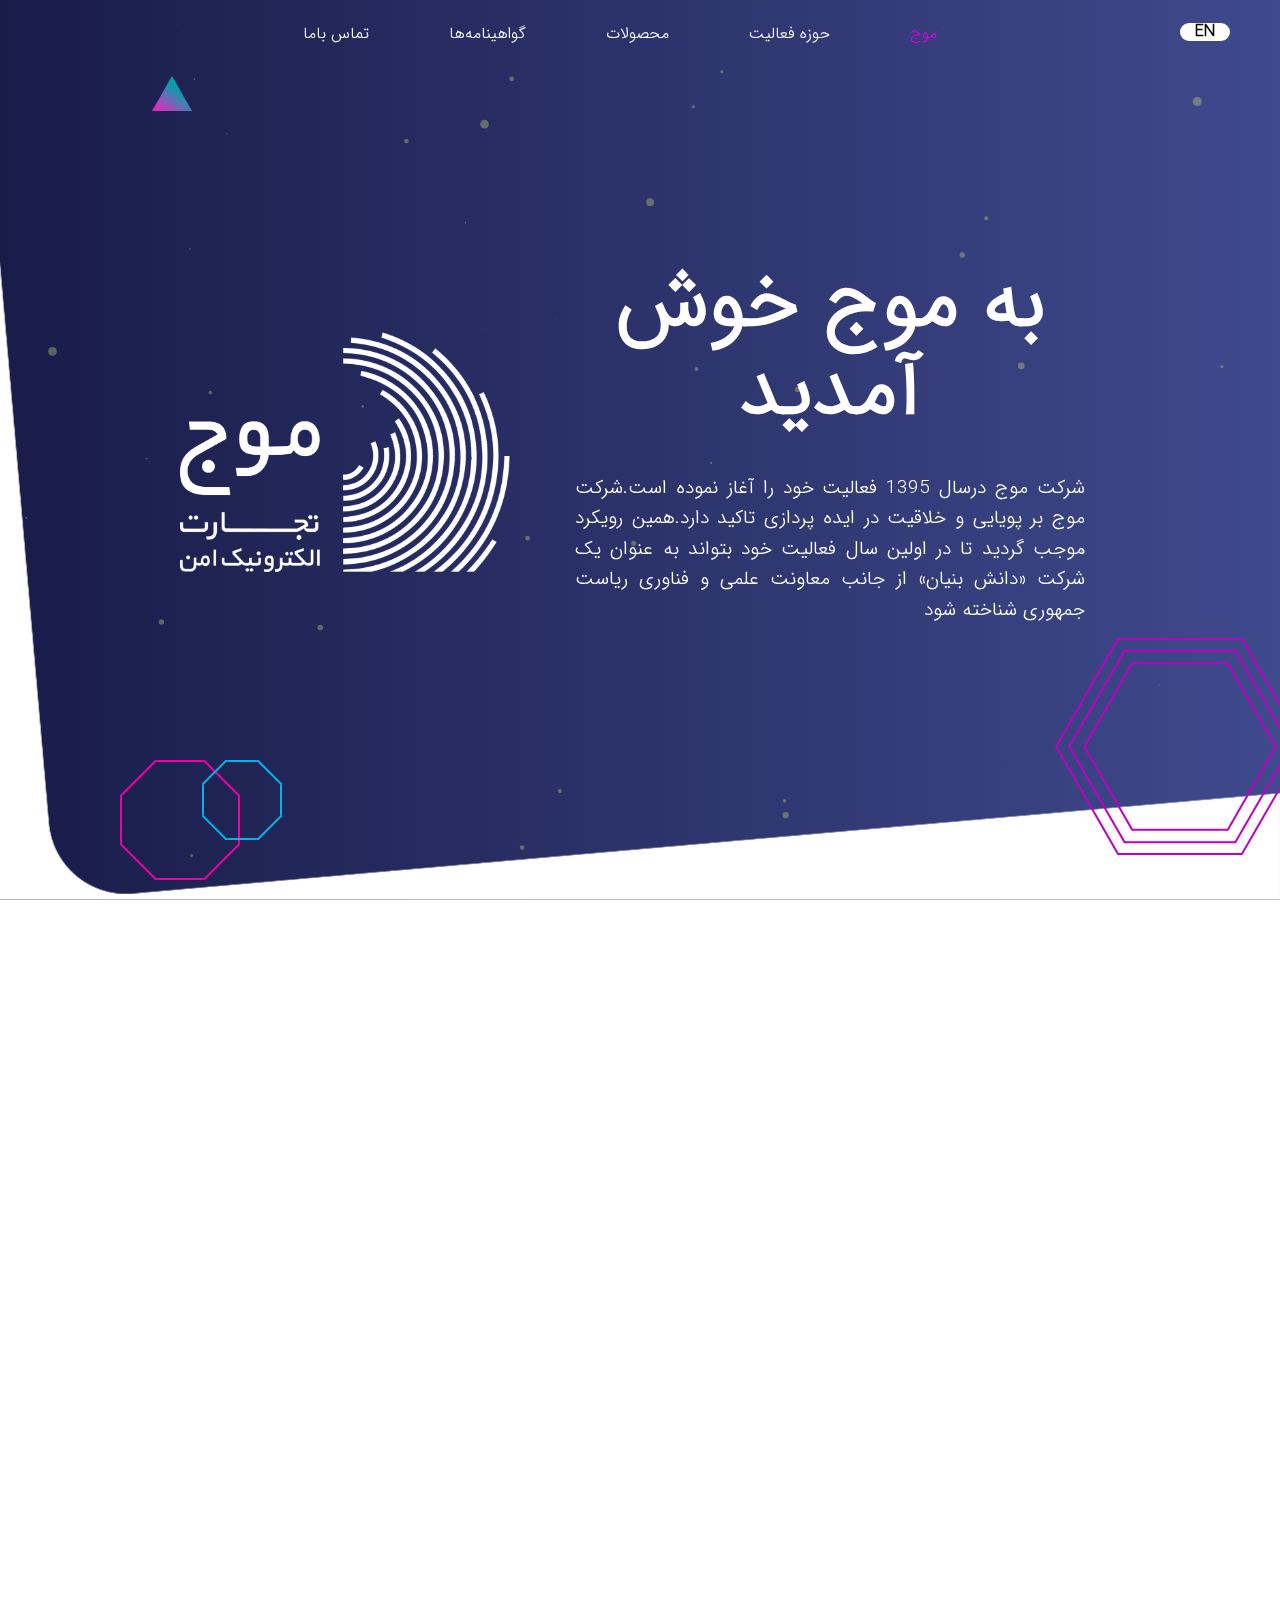
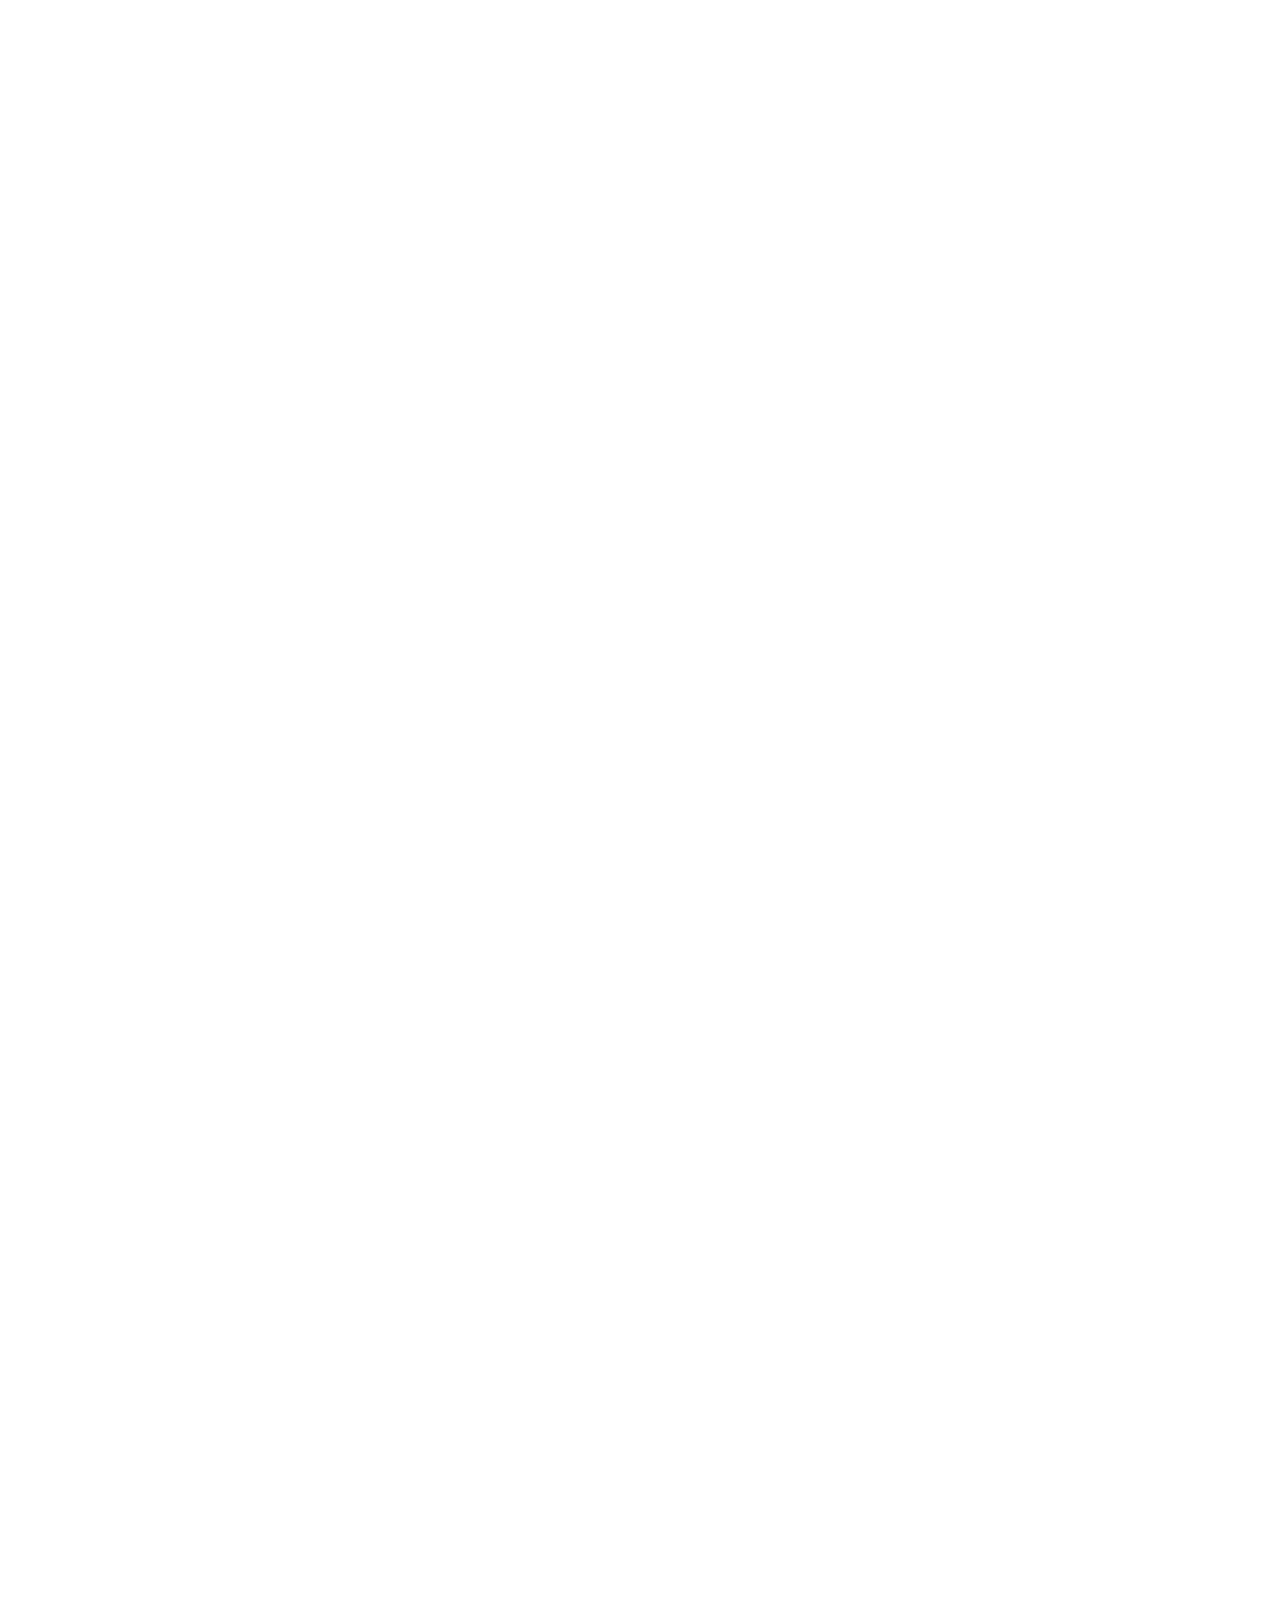
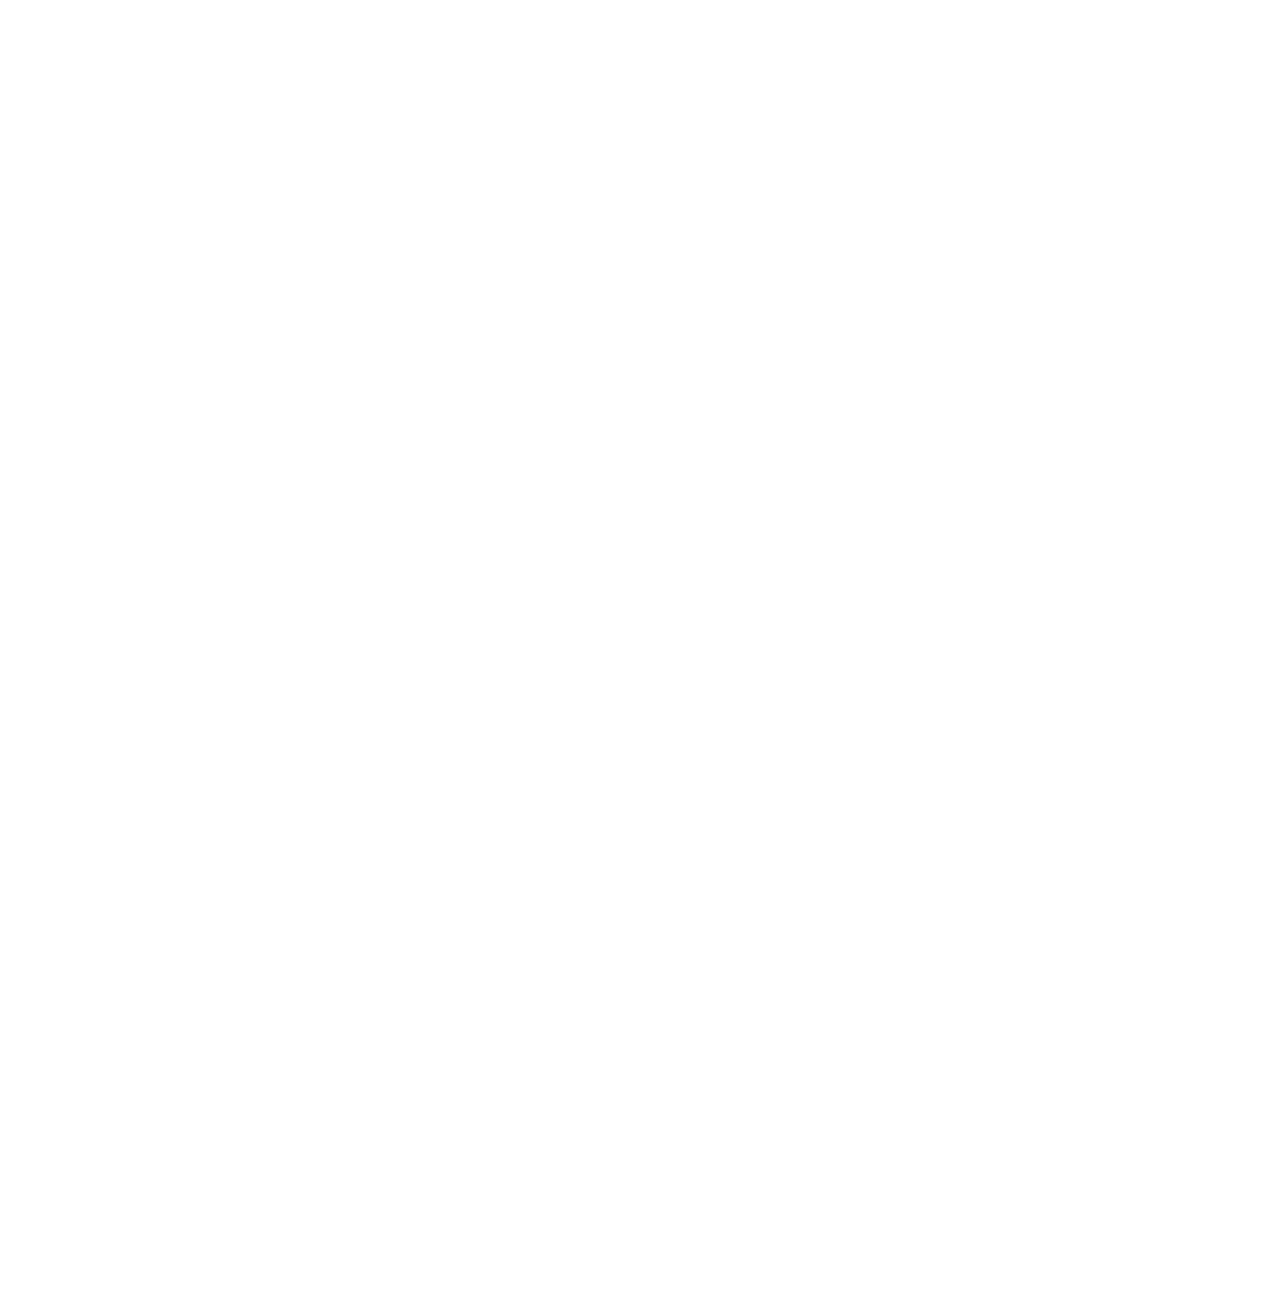
==== index.html @ f5c271d8 "detaile of activities" ====
<!doctype html>
<html lang="fa" dir="rtl">
<head>
    <meta charset="UTF-8">
    <title>شرکت الکترونیک تجارت امن موج</title>
    <meta name="viewport"
          content="width=device-width, user-scalable=no, initial-scale=1.0, maximum-scale=1.0, minimum-scale=1.0">
    <meta http-equiv="X-UA-Compatible" content="ie=edge">
    <link rel="stylesheet" href="assets/font-persian/iransans/css/fontiran.css">
    <link rel="stylesheet" href="assets/font/css/font-awesome.css">
    <link rel="stylesheet" href="assets/css/style.css">
</head>
<body>
<header>
    <section class="navigation">
        <nav class="navbar navbar-expand-md bg-transparent">
            <button class="navbar-toggler" type="button" data-toggle="collapse" data-target="#navbarNav"
                    aria-controls="navbarNav" aria-expanded="false" aria-label="Toggle navigation">
                <span class="navbar-toggler-icon"></span>
            </button>

            <div class="collapse navbar-collapse" id="navbarNav">

                <ul class="navbar-nav">

                    <li class="nav-item">
                        <a class="nav-link firstSection" href="#firstSection" title="First Section">موج<span
                                class="sr-only">(current)</span></a>
                    </li>
                    <li class="nav-item">
                        <a class="nav-link secondSection" href="#secondSection" title="Second Section">حوزه فعالیت</a>
                    </li>
                    <li class="nav-item">
                        <a class="nav-link thirdSection" href="#thirdSection" title="Second Section">محصولات</a>
                    </li>
                    <li class="nav-item">
                        <a class="nav-link fourthSection" href="#fourthSection" title="Fourth Section">گواهینامه‌ها</a>
                    </li>
                    <li class="nav-item">
                        <a class="nav-link fifthSection" href="#fifthSection" title="First Slide">تماس باما</a>
                    </li>
                </ul>
            </div>
        </nav>
        <div class="change-language">
            <button class="btn-change-language">EN</button>
        </div>
    </section>

</header>

<div id="fullpage">
    <section class="vertical-scrolling ">
        <div class="box-home">
            <div id="particles-js"></div>

            <div class="wrap-home">
                <div class="home">
                    <div class="container">
                        <div class="row d-flex justify-content-center align-items-center">
                            <div class="col-12 col-md-6  col-lg-6">
                                <h2 class="welcome">به موج خوش آمدید</h2>
                                <h1 class="explain">شرکت موج درسال 1395 فعالیت خود را آغاز نموده است.شرکت موج بر پویایی
                                    و خلاقیت در ایده پردازی تاکید دارد.همین رویکرد موجب گردید تا در اولین سال فعالیت خود
                                    بتواند به عنوان یک شرکت «دانش بنیان» از جانب معاونت علمی و فناوری ریاست جمهوری
                                    شناخته شود</h1>
                            </div>
                            <div class="col-12 col-md-6  col-lg-4 text-left">
                                <div class="image-logo-card">
                                    <img src="assets/img/site-logo2.svg" alt="">
                                </div>
                            </div>

                        </div>
                    </div>
                </div>
                <div class="octagonWrap">
                    <div class="octagon"></div>
                </div>
                <div class="octagonWrap2">
                    <div class="octagon2"></div>
                </div>
                <div class="Triangle">
                    <img src="assets/img/shape_3.svg" alt="">
                </div>
                <div class="Hexagons">
                    <img src="assets/img/octangel.svg" alt="">
                </div>

                <div class="home-background">
                    <svg id="Layer_1" data-name="Layer 1" xmlns="http://www.w3.org/2000/svg"
                         xmlns:xlink="http://www.w3.org/1999/xlink"
                         viewBox="0 0 1920 958">
                        <title>back_5</title>
                        <image width="1920" height="958"
                               xlink:href="[data-uri]"
                               style="isolation:isolate"/>
                    </svg>


                </div>


            </div>
        </div>
    </section>
    <section class="vertical-scrolling">
        <div class="box-systems">
            <div class="wrap-systems">
                <div class="system">
                    <div class="container">
                        <div class="system-carousel">
                            <div id="carouselExampleCaptions" class="carousel carousel-fade slide" data-ride="carousel">
                                <div class="carousel-inner">
                                    <div class="carousel-item active">
                                        <div class="row d-flex justify-content-center align-items-center">
                                            <div class="col-12 col-md-6">
                                                <div class="system-box-text fadeIn">
                                                    <h2 class="system-title">سامانه های تحلیل و پردازش محتوا</h2>
                                                    <p class="system-explain">بازشناسی چهره افراد</p>
                                                    <p class="system-explain">تشخیص جنسیت از روی چهره افراد</p>
                                                    <p class="system-explain">بازشناسی اشیا در تصاویر و ویدیو</p>
                                                    <p class="system-explain">ردگیری افراد و اشیا در ویدیو</p>
                                                    <p class="system-explain">قابلیت تحلیل ویدیو به صورت آنلاین و
                                                        آفلاین</p>
                                                    <p class="system-explain">تشخیص حالت احساس از روی چهره افراد</p>
                                                    <p class="system-explain">تشخیص دهنده کلمات غیر مفهومی</p>
                                                    <p class="system-explain">تشخیص کسره اضافه</p>
                                                    <p class="system-explain">برچسب زن اجزای کلام</p>
                                                    <p class="system-explain">استخراج عبارات اسمی</p>

                                                </div>
                                            </div>
                                            <div class="col-12 col-md-6">
                                                <div class="box-circle">
                                                    <div class="circle-image system_1">
                                                        <img src="assets/img/system4.png" alt="" class="flipInY">

                                                    </div>
                                                    <div data-target="#carouselExampleCaptions" data-slide-to="0"
                                                         class="system-btn system_1 active"><img
                                                            src="assets/img/icon-chehre.png" alt=""></div>
                                                    <div data-target="#carouselExampleCaptions" data-slide-to="1"
                                                         class="system-btn system_2"><img
                                                            src="assets/img/icon-chehre.png" alt=""></div>
                                                    <div data-target="#carouselExampleCaptions" data-slide-to="2"
                                                         class="system-btn system_3"><img
                                                            src="assets/img/icon-chehre.png" alt=""></div>
                                                    <div data-target="#carouselExampleCaptions" data-slide-to="3"
                                                         class="system-btn system_4"><img
                                                            src="assets/img/icon-chehre.png" alt=""></div>
                                                </div>
                                            </div>

                                        </div>
                                    </div>
                                    <div class="carousel-item">
                                        <div class="row d-flex justify-content-center align-items-center">
                                            <div class="col-12 col-md-6">
                                                <div class="system-box-text fadeIn">
                                                    <h2 class="system-title">سامانه های موبایلی</h2>
                                                    <p class="system-explain">بازشناسی موبایل افراد</p>
                                                    <p class="system-explain">لوکیشن موبایل</p>
                                                    <p class="system-explain">بازشناسی تصاویر در موبایل</p>
                                                    <p class="system-explain">ردگیری افراد و اشیا در موبایل</p>
                                                    <p class="system-explain">قابلیت هک</p>
                                                    <p class="system-explain">تشخیص حالت موبایل</p>
                                                    <p class="system-explain">تشخیص دهنده نوع موبایل</p>

                                                </div>
                                            </div>
                                            <div class="col-12 col-md-6">
                                                <div class="box-circle">
                                                    <div class="circle-image system_2">
                                                        <img src="assets/img/system2.png" alt="" class="flipInX">

                                                    </div>
                                                    <div data-target="#carouselExampleCaptions" data-slide-to="0"
                                                         class="system-btn system_1"><img
                                                            src="assets/img/icon-chehre.png" alt=""></div>
                                                    <div data-target="#carouselExampleCaptions" data-slide-to="1"
                                                         class="system-btn system_2  active"><img
                                                            src="assets/img/icon-chehre.png" alt=""></div>
                                                    <div data-target="#carouselExampleCaptions" data-slide-to="2"
                                                         class="system-btn system_3"><img
                                                            src="assets/img/icon-chehre.png" alt=""></div>
                                                    <div data-target="#carouselExampleCaptions" data-slide-to="3"
                                                         class="system-btn system_4"><img
                                                            src="assets/img/icon-chehre.png" alt=""></div>
                                                </div>
                                            </div>

                                        </div>
                                    </div>
                                    <div class="carousel-item">
                                        <div class="row d-flex justify-content-center align-items-center">
                                            <div class="col-12 col-md-6">
                                                <div class="system-box-text fadeIn">
                                                    <h2 class="system-title">پکیج های شرکت</h2>
                                                    <p class="system-explain">بازشناسی شرکت</p>
                                                    <p class="system-explain">تشخیص شرکتد</p>
                                                    <p class="system-explain">بازشناسی شرکت در تصاویر و ویدیو</p>
                                                    <p class="system-explain">ردگیری شرکت در اشیا در ویدیو</p>
                                                    <p class="system-explain">قابلیت تحلیل ویدیوشرکت در</p>
                                                    <p class="system-explain">تشخیص حالت شرکت دراز روی چهره افراد</p>
                                                    <p class="system-explain">تشخیص دهنده شرکت درغیر مفهومی</p>
                                                    <p class="system-explain">تشخیص شرکت در اضافه</p>
                                                    <p class="system-explain">برچسب شرکت در اجزای کلام</p>
                                                    <p class="system-explain">استخراج عشرکت در اسمی</p>

                                                </div>
                                            </div>
                                            <div class="col-12 col-md-6">
                                                <div class="box-circle">
                                                    <div class="circle-image system_3">
                                                        <img src="assets/img/system4.png" alt="" class="flipInY">

                                                    </div>
                                                    <div data-target="#carouselExampleCaptions" data-slide-to="0"
                                                         class="system-btn system_1"><img
                                                            src="assets/img/icon-chehre.png" alt=""></div>
                                                    <div data-target="#carouselExampleCaptions" data-slide-to="1"
                                                         class="system-btn system_2"><img
                                                            src="assets/img/icon-chehre.png" alt=""></div>
                                                    <div data-target="#carouselExampleCaptions" data-slide-to="2"
                                                         class="system-btn system_3  active"><img
                                                            src="assets/img/icon-chehre.png" alt=""></div>
                                                    <div data-target="#carouselExampleCaptions" data-slide-to="3"
                                                         class="system-btn system_4"><img
                                                            src="assets/img/icon-chehre.png" alt=""></div>
                                                </div>
                                            </div>

                                        </div>
                                    </div>
                                    <div class="carousel-item">
                                        <div class="row d-flex justify-content-center align-items-center">
                                            <div class="col-12 col-md-6">
                                                <div class="system-box-text fadeIn">
                                                    <h2 class="system-title">نگهدارنده های انتخابی</h2>
                                                    <p class="system-explain">بررسی کوتاه مدت</p>
                                                    <p class="system-explain">تشخیص جنسیت از روی چهره افراد</p>
                                                    <p class="system-explain">تشخیص و نگهداری از انتخاب های اولیه</p>
                                                    <p class="system-explain">ردگیری افراد و اشیا در ویدیو</p>
                                                    <p class="system-explain">قابلیت تحلیل ویدیو به صورت آنلاین و
                                                        آفلاین</p>
                                                    <p class="system-explain">تشخیص حالت احساس از روی چهره افراد</p>
                                                    <p class="system-explain">تشخیص دهنده کلمات غیر مفهومی</p>
                                                    <p class="system-explain">تشخیص کسره اضافه</p>
                                                    <p class="system-explain">برچسب زن اجزای کلام</p>
                                                    <p class="system-explain">استخراج عبارات اسمی</p>

                                                </div>
                                            </div>
                                            <div class="col-12 col-md-6">
                                                <div class="box-circle">
                                                    <div class="circle-image system_4">
                                                        <img src="assets/img/system4.png" alt="" class="flipInX">

                                                    </div>
                                                    <div data-target="#carouselExampleCaptions" data-slide-to="0"
                                                         class="system-btn system_1"><img
                                                            src="assets/img/icon-chehre.png" alt=""></div>
                                                    <div data-target="#carouselExampleCaptions" data-slide-to="1"
                                                         class="system-btn system_2"><img
                                                            src="assets/img/icon-chehre.png" alt=""></div>
                                                    <div data-target="#carouselExampleCaptions" data-slide-to="2"
                                                         class="system-btn system_3"><img
                                                            src="assets/img/icon-chehre.png" alt=""></div>
                                                    <div data-target="#carouselExampleCaptions" data-slide-to="4"
                                                         class="system-btn system_4  active"><img
                                                            src="assets/img/icon-chehre.png" alt=""></div>
                                                </div>
                                            </div>

                                        </div>
                                    </div>
                                </div>
                            </div>
                        </div>

                    </div>

                </div>
                <div class="system-shape-right">
                    <img src="assets/img/right.svg" alt="">
                </div>
                <div class="system-shape-left">
                    <img src="assets/img/ghab.svg" alt="">
                </div>
                <div class="system-Square">
                </div>
                <div class="system-Square2">
                </div>
                <div class="system-octagonal">
                    <img src="assets/img/right_1.svg" alt="">
                </div>
            </div>
        </div>
    </section>

    <section class="vertical-scrolling">
        <div class="box-activities">

            <div class="container wrap-activities p-0">
                <div class="activities-app">
                    <div class="activities-slider-first">
                        <div id="carouselactivities" class="carousel slide carousel-fade" data-ride="carousel">

                            <div class="carousel-inner">
                                <div class="carousel-item active">
                                    <div class="activities-item">
                                        <div class="row d-flex justify-content-center align-items-center">
                                            <div class="col-md-5">
                                                <div class="image-item">
                                                    <img src="assets/img/system4.png" alt="">
                                                </div>

                                            </div>
                                            <div class="col-md-7">
                                                <div class="row">
                                                    <div class="col-12">
                                                        <div class="image-app">
                                                            <div class="side-image-app">
                                                                <img src="assets/img/motahari-chehre.png" alt="">
                                                            </div>

                                                        </div>

                                                    </div>
                                                    <div class="col-12">
                                                        <h5 class="title">اپلیکیشن استاد مطهری</h5>
                                                        <p class="caption"> اپلیکیشن جامع "استاد مطهری" به همت بنیاد حفظ
                                                            و نشر آثار شهید علامه استاد مرتضی مطهری و توسط شرکت افق گستر
                                                            مبین شریف به شماره ثبت 489510
                                                            طراحی و پیاده سازی گردیده است.
                                                            این اپلیکیشن جامع ترین سامانه دسترسی به کلیه آثار استاد،
                                                            کتاب های صوتی
                                                            تولید شده و گنجینه کامل سخنرانی های ایشان، مسابقات
                                                            کتابخوانی، دوره های
                                                            کتابخوانی و دوره های آموزشی می باشد.

                                                        </p>
                                                        <div class="activities-buttons">
                                                            <button class="activities-btn property_btn" data-name="motahari">
                                                                ویژگی ها
                                                            </button>
                                                            <button class="activities-btn gallery_btn" data-name="motahari">
                                                                گالری
                                                            </button>
                                                        </div>
                                                    </div>
                                                </div>
                                            </div>

                                        </div>

                                    </div>
                                </div>
                                <div class="carousel-item">
                                    <div class="activities-item">
                                        <div class="row d-flex justify-content-center align-items-center">
                                            <div class="col-md-5">
                                                <div class="image-item">
                                                    <img src="assets/img/system4.png" alt="">
                                                </div>

                                            </div>
                                            <div class="col-md-7">
                                                <div class="row">
                                                    <div class="col-12">
                                                        <div class="image-app">
                                                            <div class="side-image-app">
                                                            <img src="assets/img/system4.png" alt="">
                                                            </div>
                                                        </div>

                                                    </div>
                                                    <div class="col-12">
                                                        <h5 class="title">اپلیکیشن استاد مطهری</h5>
                                                        <p class="caption"> اپلیکیشن جامع "استاد مطهری" به همت بنیاد حفظ
                                                            و نشر آثار شهید علامه استاد مرتضی مطهری و توسط شرکت افق گستر
                                                            مبین شریف به شماره ثبت 489510
                                                            طراحی و پیاده سازی گردیده است.
                                                            این اپلیکیشن جامع ترین سامانه دسترسی به کلیه آثار استاد،
                                                            کتاب های صوتی
                                                            تولید شده و گنجینه کامل سخنرانی های ایشان، مسابقات
                                                            کتابخوانی، دوره های
                                                            کتابخوانی و دوره های آموزشی می باشد.

                                                        </p>
                                                        <div class="activities-buttons">
                                                            <button class="activities-btn">ویژگی ها</button>
                                                            <button class="activities-btn">گالری</button>
                                                        </div>
                                                    </div>
                                                </div>
                                            </div>

                                        </div>

                                    </div>
                                </div>
                                <div class="carousel-item">
                                    <div class="activities-item">
                                        <div class="row d-flex justify-content-center align-items-center">
                                            <div class="col-md-5">
                                                <div class="image-item">
                                                    <img src="assets/img/system4.png" alt="">
                                                </div>

                                            </div>
                                            <div class="col-md-7">
                                                <div class="row">
                                                    <div class="col-12">
                                                        <div class="image-app">
                                                            <div class="side-image-app">
                                                            <img src="assets/img/system4.png" alt="">
                                                            </div>
                                                        </div>

                                                    </div>
                                                    <div class="col-12">
                                                        <h5 class="title">اپلیکیشن استاد مطهری</h5>
                                                        <p class="caption"> اپلیکیشن جامع "استاد مطهری" به همت بنیاد حفظ
                                                            و نشر آثار شهید علامه استاد مرتضی مطهری و توسط شرکت افق گستر
                                                            مبین شریف به شماره ثبت 489510
                                                            طراحی و پیاده سازی گردیده است.
                                                            این اپلیکیشن جامع ترین سامانه دسترسی به کلیه آثار استاد،
                                                            کتاب های صوتی
                                                            تولید شده و گنجینه کامل سخنرانی های ایشان، مسابقات
                                                            کتابخوانی، دوره های
                                                            کتابخوانی و دوره های آموزشی می باشد.

                                                        </p>
                                                        <div class="activities-buttons">
                                                            <button class="activities-btn">ویژگی ها</button>
                                                            <button class="activities-btn">گالری</button>
                                                        </div>
                                                    </div>
                                                </div>
                                            </div>

                                        </div>

                                    </div>
                                </div>
                            </div>

                            <ul class="carousel-indicators">
                                <li data-target="#carouselactivities" data-slide-to="0" class="active">۱</li>
                                <li data-target="#carouselactivities" data-slide-to="1">۲</li>
                                <li data-target="#carouselactivities" data-slide-to="2">۳</li>
                            </ul>

                        </div>
                    </div>
                </div>
                <div class="activities-property activities-property-motahari hidden">
                    <div class="row d-flex justify-content-center align-items-center">
                        <div class="col-6">
                            <div class="head-property ">
                                <div class="image-property">
                                    <div class="side-image-property">
                                        <img src="assets/img/motahari-chehre.png" alt="">
                                </div>

                                </div>
                                <h5 class="title">اپلیکیشن استاد مطهری</h5>
                                <small class="installation">با ۲۰,۰۰۰ نصب فعال</small>
                            </div>
                                <div class="image-body-property">
                                    <img src="assets/img/system4.png" alt="">
                                </div>
                        </div>
                        <div class="col-6">
                            <div class="box-pack-property box-pack-property1">
                                <div class="pack-property">
                                    <div class="icon-body-property">
                                        <img src="assets/img/system4.png" alt="">
                                    </div>
                                    <div class="text-property">
                                        <h6 class="title">کتاب های رایگان</h6>
                                        <p class="explain">شما می توانید تمامی کتاب های استاد مطهری
                                            را به صورت تمام متن و رایگان دانلود کنید.</p>
                                    </div>

                                </div>
                                <div class="pack-property">
                                    <div class="icon-body-property">
                                        <img src="assets/img/system4.png" alt="">
                                    </div>
                                    <div class="text-property">
                                        <h6 class="title">دوره های آموزشی</h6>
                                        <p class="explain">شما می توانید از دوره های آموزش الکترونیکی
                                            آثار شهید مطهری استفاده کنید.
                                        </p>
                                    </div>

                                </div>
                                <div class="pack-property">
                                    <div class="icon-body-property">
                                        <img src="assets/img/system4.png" alt="">
                                    </div>
                                    <div class="text-property">
                                        <h6 class="title">کتاب های رایگان</h6>
                                        <p class="explain">شما می توانید تمامی کتاب های استاد مطهری
                                            را به صورت تمام متن و رایگان دانلود کنید.</p>
                                    </div>

                                </div>
                                <div class="pack-property">
                                    <div class="icon-body-property">
                                        <img src="assets/img/system4.png" alt="">
                                    </div>
                                    <div class="text-property">
                                        <h6 class="title">دوره های آموزشی</h6>
                                        <p class="explain">شما می توانید از دوره های آموزش الکترونیکی
                                            آثار شهید مطهری استفاده کنید.
                                        </p>
                                    </div>

                                </div>
                            </div>
                        </div>
                    </div>


                    <div class="wrap-back-button">
                        <button class="back-button">x</button>
                    </div>
                </div>
                <div class="activities-gallery activities-gallery-motahari hidden">
                    <div class="head-gallery">
                        <div class="image-gallery">
                            <div class="side-image-gallery">
                                <img src="assets/img/motahari-chehre.png" alt="">
                            </div>

                        </div>
                        <h5 class="title">اپلیکیشن استاد مطهری</h5>
                    </div>
                            <div class="owl-carousel owl-theme owl-rtl">

                                <div class="item">
                                 <div class="owl-image">
                                     <img src="assets/img/system4.png" alt="">
                                 </div>
                                    <div class="owl-box-text">
                                        <p class="owl-text">
                                            مسابقات
                                        </p>
                                    </div>
                                </div>

                                <div class="item ">
                                    <div class="owl-image">
                                        <img src="assets/img/system4.png" alt="">
                                    </div>
                                    <div class="owl-box-text">
                                        <p class="owl-text">
                                            کتاب ها
                                        </p>
                                    </div>
                                </div>
                                <div class="item ">
                                    <div class="owl-image">
                                        <img src="assets/img/system4.png" alt="">
                                    </div>
                                    <div class="owl-box-text">
                                        <p class="owl-text">
                                            دوره ها
                                        </p>
                                    </div>
                                </div>


                            </div>
                    <div class="wrap-back-button">
                        <button class="back-button">x</button>
                    </div>
                </div>
                <div class="background-activities" >
                </div>
                <div class="background-border-activities" ></div>

            </div>
            <div class="activities-Square">
            </div>
            <div class="activities-Square2">
            </div>
            <div class="octagonWrap">
                <div class="octagon"></div>
            </div>
            <div class="octagonWrap2">
                <div class="octagon2"></div>
            </div>
        </div>
    </section>
    <section class="vertical-scrolling">
        <div class="box-slider">
            <div class="container wrap-slider">
                <div id="demo" class="carousel slide" data-ride="carousel">
                    <ul class="carousel-indicators">
                        <li data-target="#demo" data-slide-to="0" class="active"></li>
                        <li data-target="#demo" data-slide-to="1"></li>
                        <li data-target="#demo" data-slide-to="2"></li>
                    </ul>
                    <div class="carousel-inner">
                        <div class="carousel-item active" >
                            <div class="slider-image">
                                <div class="side-slider-image">
                                    <img src="assets/img/slider-computer.jpg" alt="Los Angeles">
                                </div>

                            </div>

                            <div class="carousel-caption">
                                <p>مجوز نظام صنفی رایانه ای</p>
                            </div>
                        </div>
                        <div class="carousel-item">
                            <div class="slider-image">
                                <div class="side-slider-image">
                                    <img src="assets/img/slider-danesh.jpg" alt="Chicago" >
                                </div>

                            </div>

                            <div class="carousel-caption">
                                <p>معرفی نامه دانش بنیان</p>
                            </div>
                        </div>
                        <div class="carousel-item">
                            <div class="slider-image">
                                <div class="side-slider-image">
                                    <img src="assets/img/slider-rate.jpg" alt="New York" >
                                </div>

                            </div>

                            <div class="carousel-caption">
                                <p>رتبه بندی شرکت های انفورماتیکی</p>
                            </div>
                        </div>
                    </div>
                    <a class="carousel-control-prev" href="#demo" data-slide="prev">
                        <span class="carousel-control-prev-icon"></span>
                    </a>
                    <a class="carousel-control-next" href="#demo" data-slide="next">
                        <span class="carousel-control-next-icon"></span>
                    </a>
                </div>
            </div>
        </div>
    </section>
    <section class="vertical-scrolling">
        <div class="connection">
            <div class="row">
                <div class="container">
                    <div class="row">
                        <div class="col-12 col-md-5 col-lg-4">
                            <div class="connection-box">
                                <h6 class="connection-title">تماس با ما</h6>
                                <div class="connection-url">
                                    <span class="url-title">آدرس:</span>
                                    <span class="url-text">: تهران، یادگار امام جنوب، خروجی مترو دانشگاه شریف،
بلوار تیموری، جنب دانشکده مدیریت و اقتصاد دانشگاه شریف،
بن بست شالیزار، پلاک ۴ ،طبقه اول</span>
                                </div>
                                <div class="connection-phone">
                                    <span class="phone-title">تلفکس:</span>
                                    <span class="phone-text">۰۹۳۵۱۷۱۵۵۸۳</span>
                                </div>
                                <div class="connection-email">
                                    <span class="email-title">پست الکترونیکی:</span>
                                    <span class="email-text">info@amnmoj.com</span>
                                </div>
                                <p class="connection-connect-telegram">ارتباط از طریق تلگرام:</p>
                                <div class="connection-telegram"><a href="#"><img src="assets/img/telegram.svg" alt=""
                                                                                  class="icon-telegram"></a></div>
                            </div>
                        </div>
                        <div class="col-12 col-md-7 col-lg-8">
                            <div class="image d-flex align-items-center justify-content-center"
                                 style="width: 100%;height: 100%;">
                                <img src="assets/img/map_2.svg" alt="" style="width: 100%;height: 100%;">
                            </div>
                        </div>
                    </div>
                </div>
            </div>
        </div>
    </section>
</div>
<script src="assets/js/jquery-3.4.0.js"></script>
<script src="assets/js/particles.min.js"></script>
<script src="assets/js/app.js"></script>
<script src='assets/js/full-page.js'></script>
<script src="assets/js/popper.min.js"></script>
<script src="assets/js/bootstrap.min.js"></script>
<script src="assets/js/owl.carousel.min.js"></script>
<script src="assets/js/javascript.js"></script>
<script>


</script>
</body>
</html>
---- assets/font-persian/iransans/css/fontiran.css ----
﻿@font-face {
	font-family: IRANSans;
	font-style: normal;
	font-weight: normal;
	src: url('../fonts/eot/IRANSansWeb.eot');
	src: url('../fonts/eot/IRANSansWeb.eot?#iefix') format('embedded-opentype'),  /* IE6-8 */
	url('../fonts/woff2/IRANSansWeb.woff2') format('woff2'),  /* FF39+,Chrome36+, Opera24+*/
	url('../fonts/woff/IRANSansWeb.woff') format('woff'),  /* FF3.6+, IE9, Chrome6+, Saf5.1+*/
	url('../fonts/ttf/IRANSansWeb.ttf') format('truetype');
}
@font-face {
	font-family: IRANSans_light;
	font-style: normal;
	font-weight: 300;
	src: url('../fonts/eot/IRANSansWeb_Light.eot');
	src: url('../fonts/eot/IRANSansWeb_Light.eot?#iefix') format('embedded-opentype'),  /* IE6-8 */
		 url('../fonts/woff2/IRANSansWeb_Light.woff2') format('woff2'),  /* FF39+,Chrome36+, Opera24+*/
		 url('../fonts/woff/IRANSansWeb_Light.woff') format('woff'),  /* FF3.6+, IE9, Chrome6+, Saf5.1+*/
		 url('../fonts/ttf/IRANSansWeb_Light.ttf') format('truetype');
}

@font-face {
	font-family: aviny;
	font-style: normal;
	font-weight: 300;
	font-size: 5rem;
	src: url('../../AVINY.ttf') format('truetype');
}
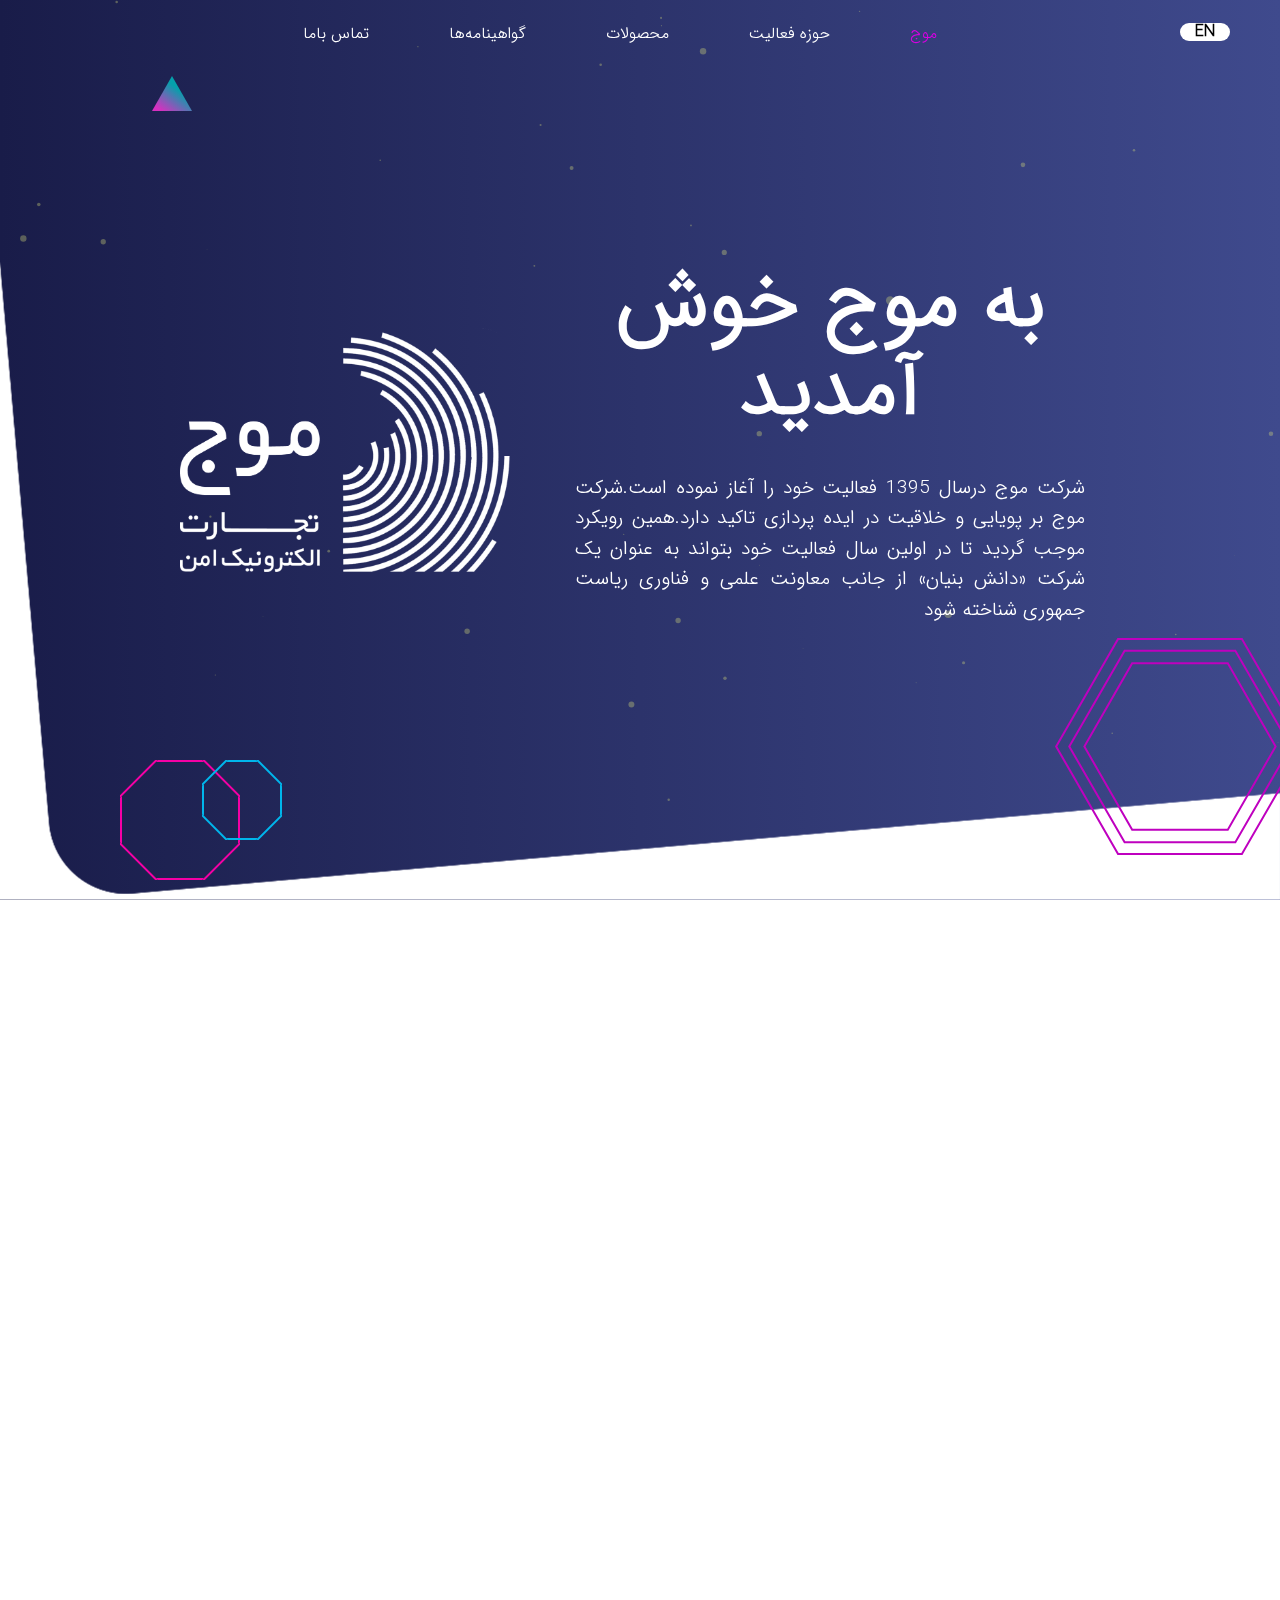
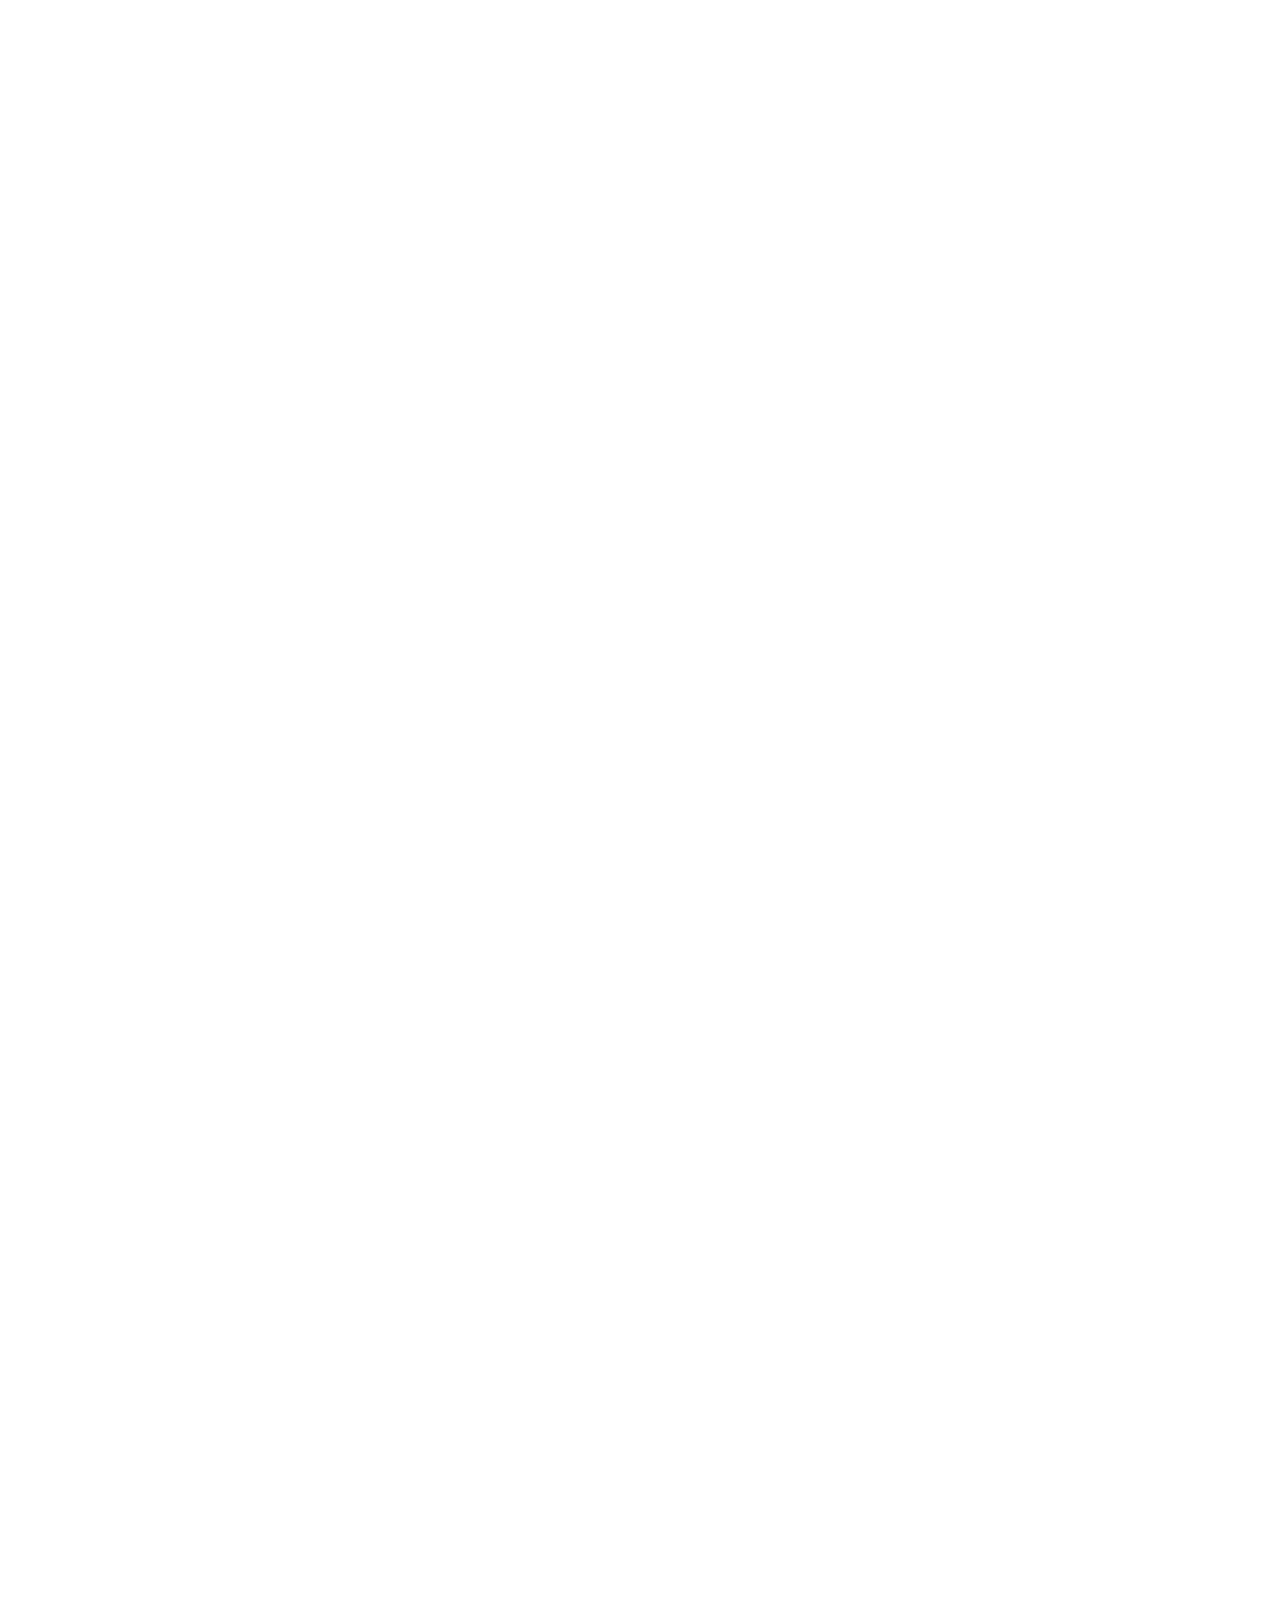
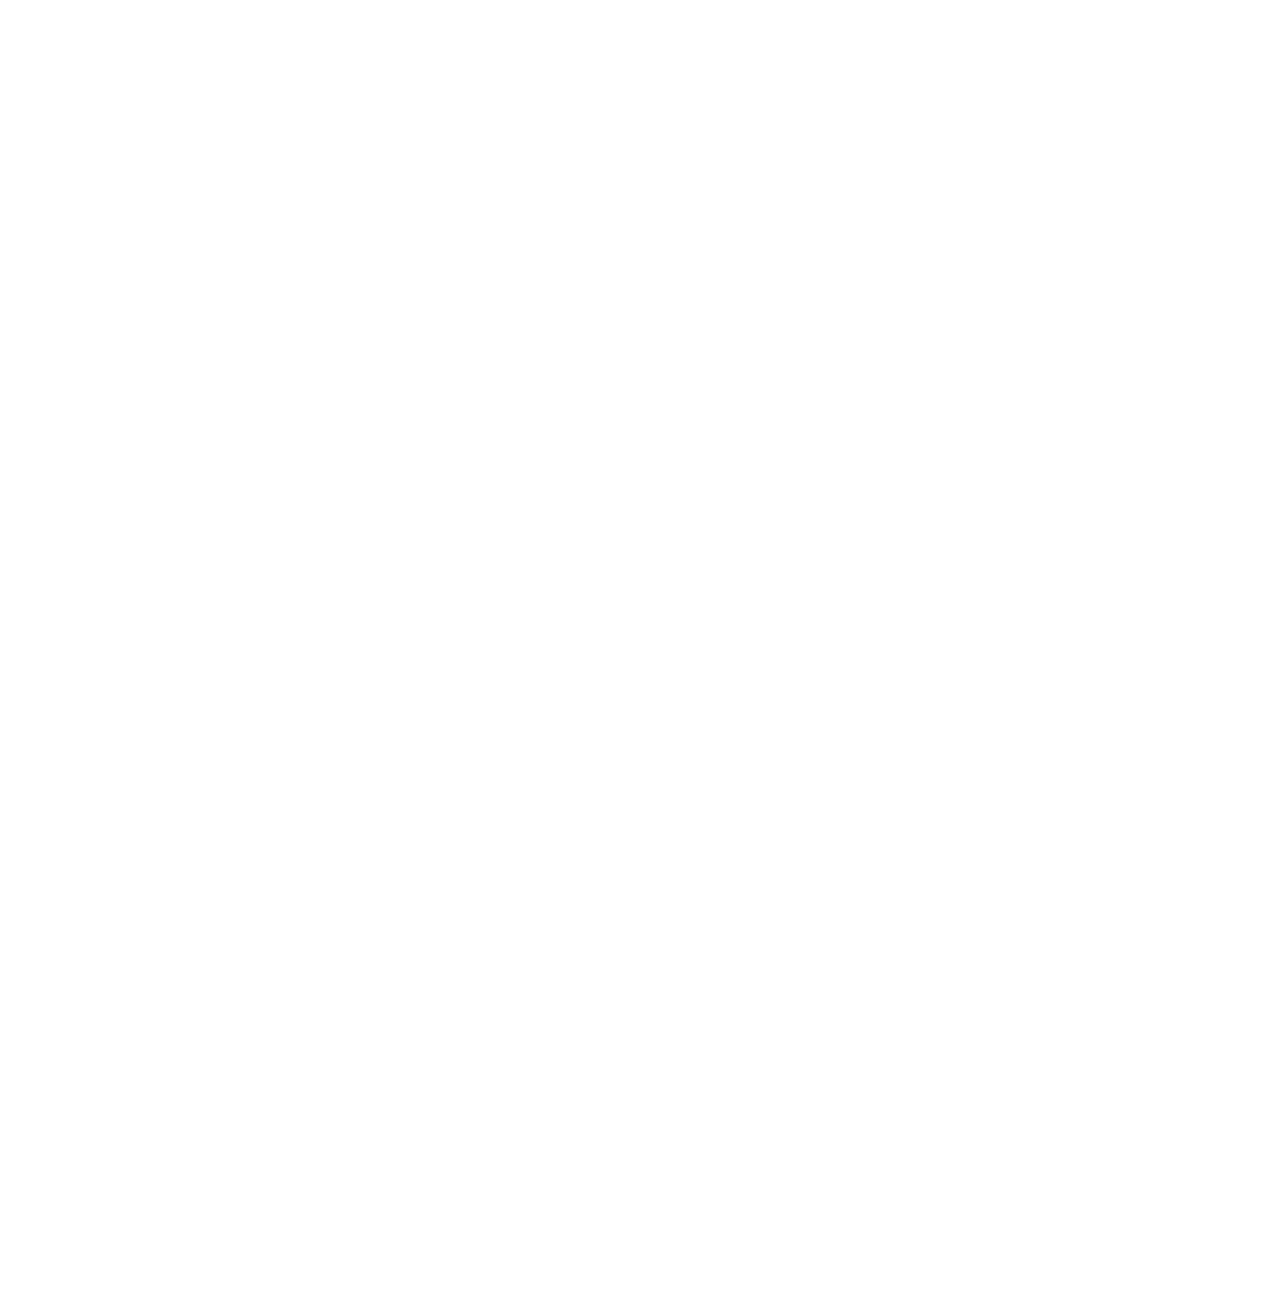
==== commit f7818f55: "owl slider" ====
--- a/index.html
+++ b/index.html
@@ -302,7 +302,7 @@
     <section class="vertical-scrolling">
         <div class="box-activities">
 
-            <div class="container wrap-activities p-0">
+            <div class="container wrap-activities">
                 <div class="activities-app">
                     <div class="activities-slider-first">
                         <div id="carouselactivities" class="carousel slide carousel-fade" data-ride="carousel">
@@ -312,9 +312,15 @@
                                     <div class="activities-item">
                                         <div class="row d-flex justify-content-center align-items-center">
                                             <div class="col-md-5">
-                                                <div class="image-item">
-                                                    <img src="assets/img/system4.png" alt="">
-                                                </div>
+                                               <div class="box-image-item">
+                                                   <div class="image-item-background">
+                                                       <img src="assets/img/eslimi.svg" alt="">
+                                                   </div>
+                                                   <div class="image-item">
+                                                       <img src="assets/img/Galaxy-motahari-1.png" alt="">
+                                                   </div>
+                                               </div>
+
 
                                             </div>
                                             <div class="col-md-7">
@@ -470,14 +476,21 @@
                                 <small class="installation">با ۲۰,۰۰۰ نصب فعال</small>
                             </div>
                                 <div class="image-body-property">
-                                    <img src="assets/img/system4.png" alt="">
+                                    <div class="box-image-item">
+                                        <div class="image-item-background">
+                                            <img src="assets/img/eslimi.svg" alt="">
+                                        </div>
+                                        <div class="image-item">
+                                            <img src="assets/img/Galaxy-motahari-1.png" alt="">
+                                        </div>
+                                    </div>
                                 </div>
                         </div>
                         <div class="col-6">
                             <div class="box-pack-property box-pack-property1">
                                 <div class="pack-property">
                                     <div class="icon-body-property">
-                                        <img src="assets/img/system4.png" alt="">
+                                        <img src="assets/img/open-book.svg" alt="">
                                     </div>
                                     <div class="text-property">
                                         <h6 class="title">کتاب های رایگان</h6>
@@ -488,7 +501,7 @@
                                 </div>
                                 <div class="pack-property">
                                     <div class="icon-body-property">
-                                        <img src="assets/img/system4.png" alt="">
+                                        <img src="assets/img/classroom.svg" alt="">
                                     </div>
                                     <div class="text-property">
                                         <h6 class="title">دوره های آموزشی</h6>
@@ -500,23 +513,25 @@
                                 </div>
                                 <div class="pack-property">
                                     <div class="icon-body-property">
-                                        <img src="assets/img/system4.png" alt="">
+                                        <img src="assets/img/medal.svg" alt="">
                                     </div>
                                     <div class="text-property">
-                                        <h6 class="title">کتاب های رایگان</h6>
-                                        <p class="explain">شما می توانید تمامی کتاب های استاد مطهری
-                                            را به صورت تمام متن و رایگان دانلود کنید.</p>
+                                        <h6 class="title">برگزاری مسابقات</h6>
+                                        <p class="explain">
+                                            در این برنامه مسابقاتی با جوایز ارزنده
+                                            برگزار می شود.
+                                        </p>
                                     </div>
 
                                 </div>
                                 <div class="pack-property">
                                     <div class="icon-body-property">
-                                        <img src="assets/img/system4.png" alt="">
+                                        <img src="assets/img/headphones.svg" alt="">
                                     </div>
                                     <div class="text-property">
-                                        <h6 class="title">دوره های آموزشی</h6>
-                                        <p class="explain">شما می توانید از دوره های آموزش الکترونیکی
-                                            آثار شهید مطهری استفاده کنید.
+                                        <h6 class="title">فایل صوتی</h6>
+                                        <p class="explain">
+                                            شما می توانید فایل های صوتی استاد مطهری را به صورت رایگان انلود و گوش نمایید.
                                         </p>
                                     </div>
 
@@ -540,42 +555,45 @@
                         </div>
                         <h5 class="title">اپلیکیشن استاد مطهری</h5>
                     </div>
-                            <div class="owl-carousel owl-theme owl-rtl">
-
-                                <div class="item">
-                                 <div class="owl-image">
-                                     <img src="assets/img/system4.png" alt="">
-                                 </div>
-                                    <div class="owl-box-text">
-                                        <p class="owl-text">
-                                            مسابقات
-                                        </p>
-                                    </div>
-                                </div>
-
-                                <div class="item ">
-                                    <div class="owl-image">
-                                        <img src="assets/img/system4.png" alt="">
-                                    </div>
-                                    <div class="owl-box-text">
-                                        <p class="owl-text">
-                                            کتاب ها
-                                        </p>
-                                    </div>
-                                </div>
-                                <div class="item ">
-                                    <div class="owl-image">
-                                        <img src="assets/img/system4.png" alt="">
-                                    </div>
-                                    <div class="owl-box-text">
-                                        <p class="owl-text">
-                                            دوره ها
-                                        </p>
-                                    </div>
-                                </div>
-
-
-                            </div>
+
+                    <div class="container" style="padding-right: 13%;padding-left:13%;">
+                        <div class="owl-carousel owl-theme owl-rtl">
+
+                            <div class="item">
+                                <div class="owl-image">
+                                    <img src="assets/img/Galaxy-motahari-1.png" alt="">
+                                </div>
+                                <div class="owl-box-text">
+                                    <p class="owl-text">
+                                        مسابقات
+                                    </p>
+                                </div>
+                            </div>
+
+                            <div class="item ">
+                                <div class="owl-image">
+                                    <img src="assets/img/Galaxy-motahari-2.png" alt="">
+                                </div>
+                                <div class="owl-box-text">
+                                    <p class="owl-text">
+                                        کتاب ها
+                                    </p>
+                                </div>
+                            </div>
+                            <div class="item ">
+                                <div class="owl-image">
+                                    <img src="assets/img/Galaxy-motahari-3.png" alt="">
+                                </div>
+                                <div class="owl-box-text">
+                                    <p class="owl-text">
+                                        دوره ها
+                                    </p>
+                                </div>
+                            </div>
+
+
+                        </div>
+                    </div>
                     <div class="wrap-back-button">
                         <button class="back-button">x</button>
                     </div>
@@ -601,16 +619,16 @@
         <div class="box-slider">
             <div class="container wrap-slider">
                 <div id="demo" class="carousel slide" data-ride="carousel">
-                    <ul class="carousel-indicators">
+                   <!-- <ul class="carousel-indicators">
                         <li data-target="#demo" data-slide-to="0" class="active"></li>
                         <li data-target="#demo" data-slide-to="1"></li>
                         <li data-target="#demo" data-slide-to="2"></li>
-                    </ul>
+                    </ul>-->
                     <div class="carousel-inner">
                         <div class="carousel-item active" >
                             <div class="slider-image">
                                 <div class="side-slider-image">
-                                    <img src="assets/img/slider-computer.jpg" alt="Los Angeles">
+                                    <img src="assets/img/slider-computer.png" alt="Los Angeles">
                                 </div>
 
                             </div>
@@ -622,7 +640,7 @@
                         <div class="carousel-item">
                             <div class="slider-image">
                                 <div class="side-slider-image">
-                                    <img src="assets/img/slider-danesh.jpg" alt="Chicago" >
+                                    <img src="assets/img/slider-danesh.png" alt="Chicago" >
                                 </div>
 
                             </div>
@@ -634,7 +652,7 @@
                         <div class="carousel-item">
                             <div class="slider-image">
                                 <div class="side-slider-image">
-                                    <img src="assets/img/slider-rate.jpg" alt="New York" >
+                                    <img src="assets/img/slider-rate.png" alt="New York" >
                                 </div>
 
                             </div>
--- a/assets/css/style.css
+++ b/assets/css/style.css
@@ -13978,7 +13978,19 @@
   justify-content: center;
   -ms-flex-pack: center;
 }
-.box-activities .wrap-activities .activities-app .activities-slider-first .carousel .carousel-inner .carousel-item .activities-item .image-item img {
+.box-activities .wrap-activities .activities-app .activities-slider-first .carousel .carousel-inner .carousel-item .activities-item .box-image-item {
+  position: relative;
+}
+.box-activities .wrap-activities .activities-app .activities-slider-first .carousel .carousel-inner .carousel-item .activities-item .box-image-item .image-item-background img {
+  width: 100%;
+  height: auto;
+}
+.box-activities .wrap-activities .activities-app .activities-slider-first .carousel .carousel-inner .carousel-item .activities-item .box-image-item .image-item {
+  position: absolute;
+  top: -20%;
+  right: 16px;
+}
+.box-activities .wrap-activities .activities-app .activities-slider-first .carousel .carousel-inner .carousel-item .activities-item .box-image-item .image-item img {
   width: 100%;
   height: auto;
 }
@@ -14326,6 +14338,11 @@
   -ms-justify-content: center;
   justify-content: center;
   -ms-flex-pack: center;
+  margin-bottom: 30px;
+}
+.box-activities .wrap-activities .activities-property .box-pack-property .pack-property .text-property {
+  width: 310px;
+  padding: 0 10px;
 }
 .box-activities .wrap-activities .activities-property .box-pack-property .pack-property .text-property .title {
   font-size: 1rem;
@@ -14340,8 +14357,17 @@
   font-weight: 300;
   line-height: 1.7rem;
 }
+.box-activities .wrap-activities .activities-property .box-pack-property .pack-property .icon-body-property {
+  background-color: #60bffc;
+  border: 2px solid #fff;
+  -webkit-border-radius: 50%;
+  -moz-border-radius: 50%;
+  border-radius: 50%;
+  padding: 20px;
+  margin: 5px;
+}
 .box-activities .wrap-activities .activities-property .box-pack-property .pack-property .icon-body-property img {
-  max-width: 150px;
+  max-width: 40px;
   width: 100%;
   height: auto;
 }
@@ -14454,11 +14480,23 @@
   /*  animation-name: $animation;*/
   animation-fill-mode: both;
   /* this prevents the animation from restarting! */
-}
-.box-activities .wrap-activities .activities-property .image-body-property img {
+  padding: 50px 17% 0;
+}
+.box-activities .wrap-activities .activities-property .image-body-property .box-image-item {
+  position: relative;
+}
+.box-activities .wrap-activities .activities-property .image-body-property .box-image-item .image-item-background img {
   width: 100%;
   height: auto;
-  max-width: 360px;
+}
+.box-activities .wrap-activities .activities-property .image-body-property .box-image-item .image-item {
+  position: absolute;
+  top: -20%;
+  right: 9px;
+}
+.box-activities .wrap-activities .activities-property .image-body-property .box-image-item .image-item img {
+  width: 100%;
+  height: auto;
 }
 .box-activities .wrap-activities .activities-property .wrap-back-button {
   position: absolute;
@@ -14589,7 +14627,7 @@
   margin-bottom: 40px;
 }
 .box-activities .wrap-activities .activities-gallery .owl-carousel .item {
-  background-color: gray;
+  background-color: transparent;
   animation-duration: 1s !important;
 }
 .box-activities .wrap-activities .activities-gallery .owl-carousel .item .owl-image {
@@ -14618,15 +14656,73 @@
   -ms-justify-content: center;
   justify-content: center;
   -ms-flex-pack: center;
+  padding: 10%;
+  -webkit-transition: padding 0.3s;
+  -moz-transition: padding 0.3s;
+  -ms-transition: padding 0.3s;
+  -o-transition: padding 0.3s;
+  transition: padding 0.3s;
+  min-height: 365px;
 }
 .box-activities .wrap-activities .activities-gallery .owl-carousel .item .owl-image img {
   text-align: center;
   width: 100%;
   height: auto;
-  max-width: 320px;
+  max-width: 250px;
 }
 .box-activities .wrap-activities .activities-gallery .owl-carousel .item .owl-box-text .owl-text {
   margin: 0;
+}
+.box-activities .wrap-activities .activities-gallery .owl-carousel .owl-item {
+  background-color: transparent;
+  -webkit-transition: padding 0.3s;
+  -moz-transition: padding 0.3s;
+  -ms-transition: padding 0.3s;
+  -o-transition: padding 0.3s;
+  transition: padding 0.3s;
+}
+.box-activities .wrap-activities .activities-gallery .owl-carousel .owl-item.center {
+  background: transparent url("../img/eslimi.svg") no-repeat center center;
+  background-size: contain;
+  -webkit-transition: padding 0.3s;
+  -moz-transition: padding 0.3s;
+  -ms-transition: padding 0.3s;
+  -o-transition: padding 0.3s;
+  transition: padding 0.3s;
+}
+.box-activities .wrap-activities .activities-gallery .owl-carousel .owl-item.center .owl-image {
+  width: 100%;
+  text-align: center;
+  display: -webkit-box;
+  display: -moz-box;
+  display: -ms-flexbox;
+  display: -webkit-flex;
+  display: flex;
+  -webkit-flex-direction: column;
+  -moz-flex-direction: column;
+  -ms-flex-direction: column;
+  flex-direction: column;
+  -webkit-flex-wrap: nowrap;
+  -moz-flex-wrap: nowrap;
+  -ms-flex-wrap: nowrap;
+  flex-wrap: nowrap;
+  -webkit-align-items: center;
+  -moz-align-items: center;
+  -ms-align-items: center;
+  -ms-flex-align: center;
+  align-items: center;
+  -webkit-justify-content: center;
+  -moz-justify-content: center;
+  -ms-justify-content: center;
+  justify-content: center;
+  -ms-flex-pack: center;
+  padding: 0%;
+}
+.box-activities .wrap-activities .activities-gallery .owl-carousel .owl-item.center .owl-image img {
+  text-align: center;
+  width: 100%;
+  height: auto;
+  max-width: 250px;
 }
 .box-activities .wrap-activities .activities-gallery .wrap-back-button {
   position: absolute;
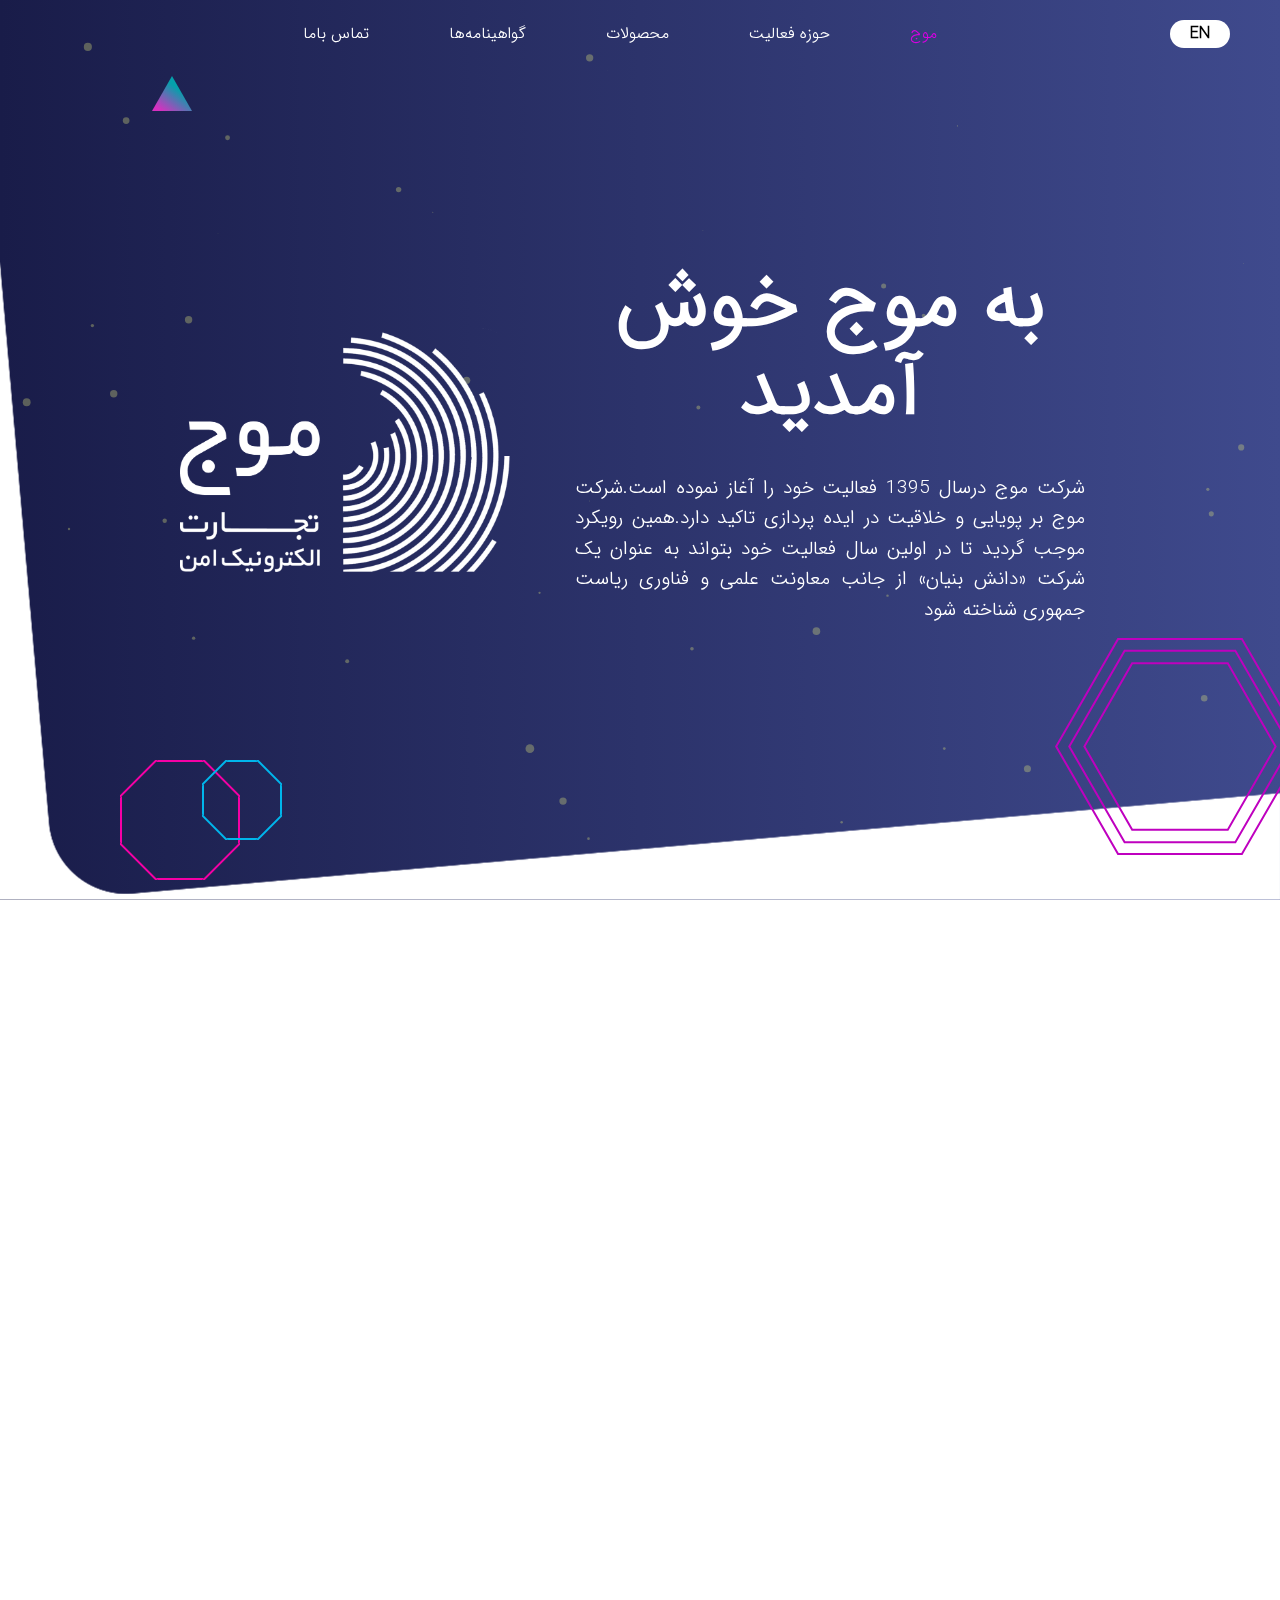
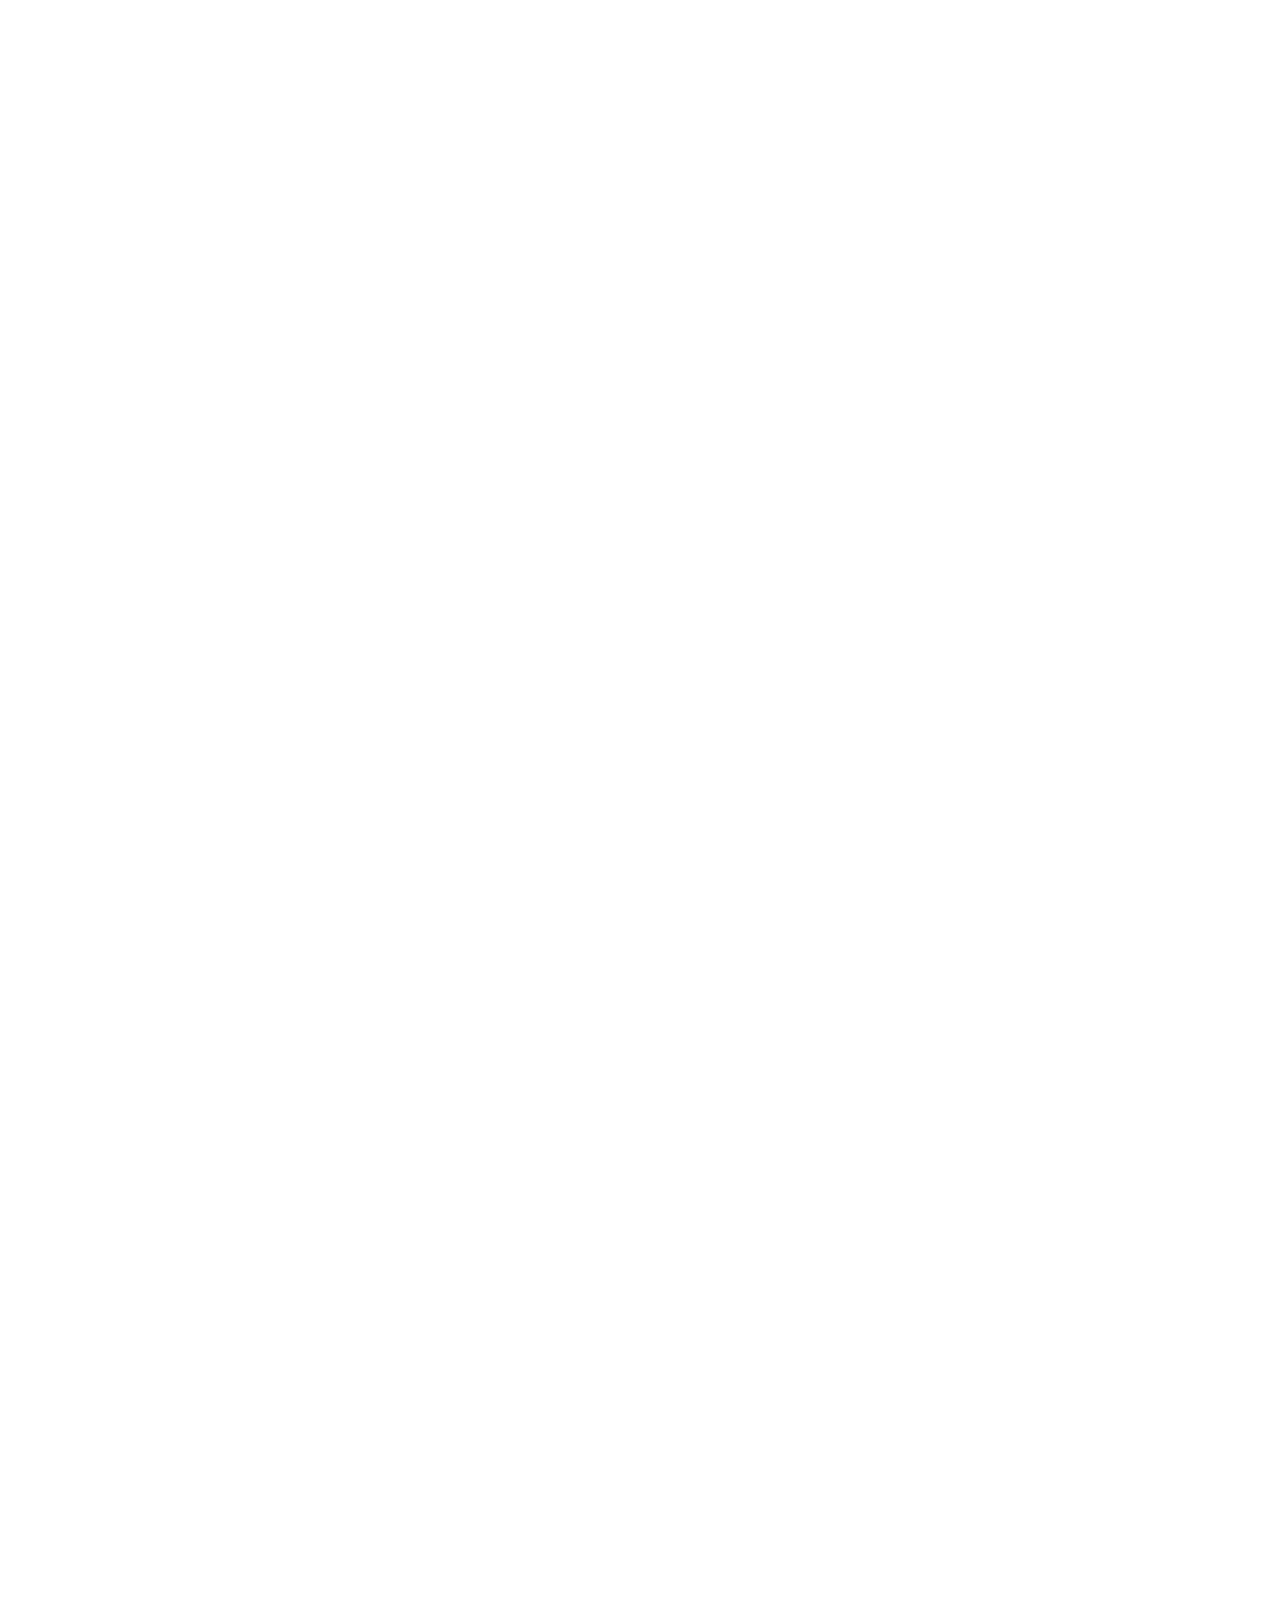
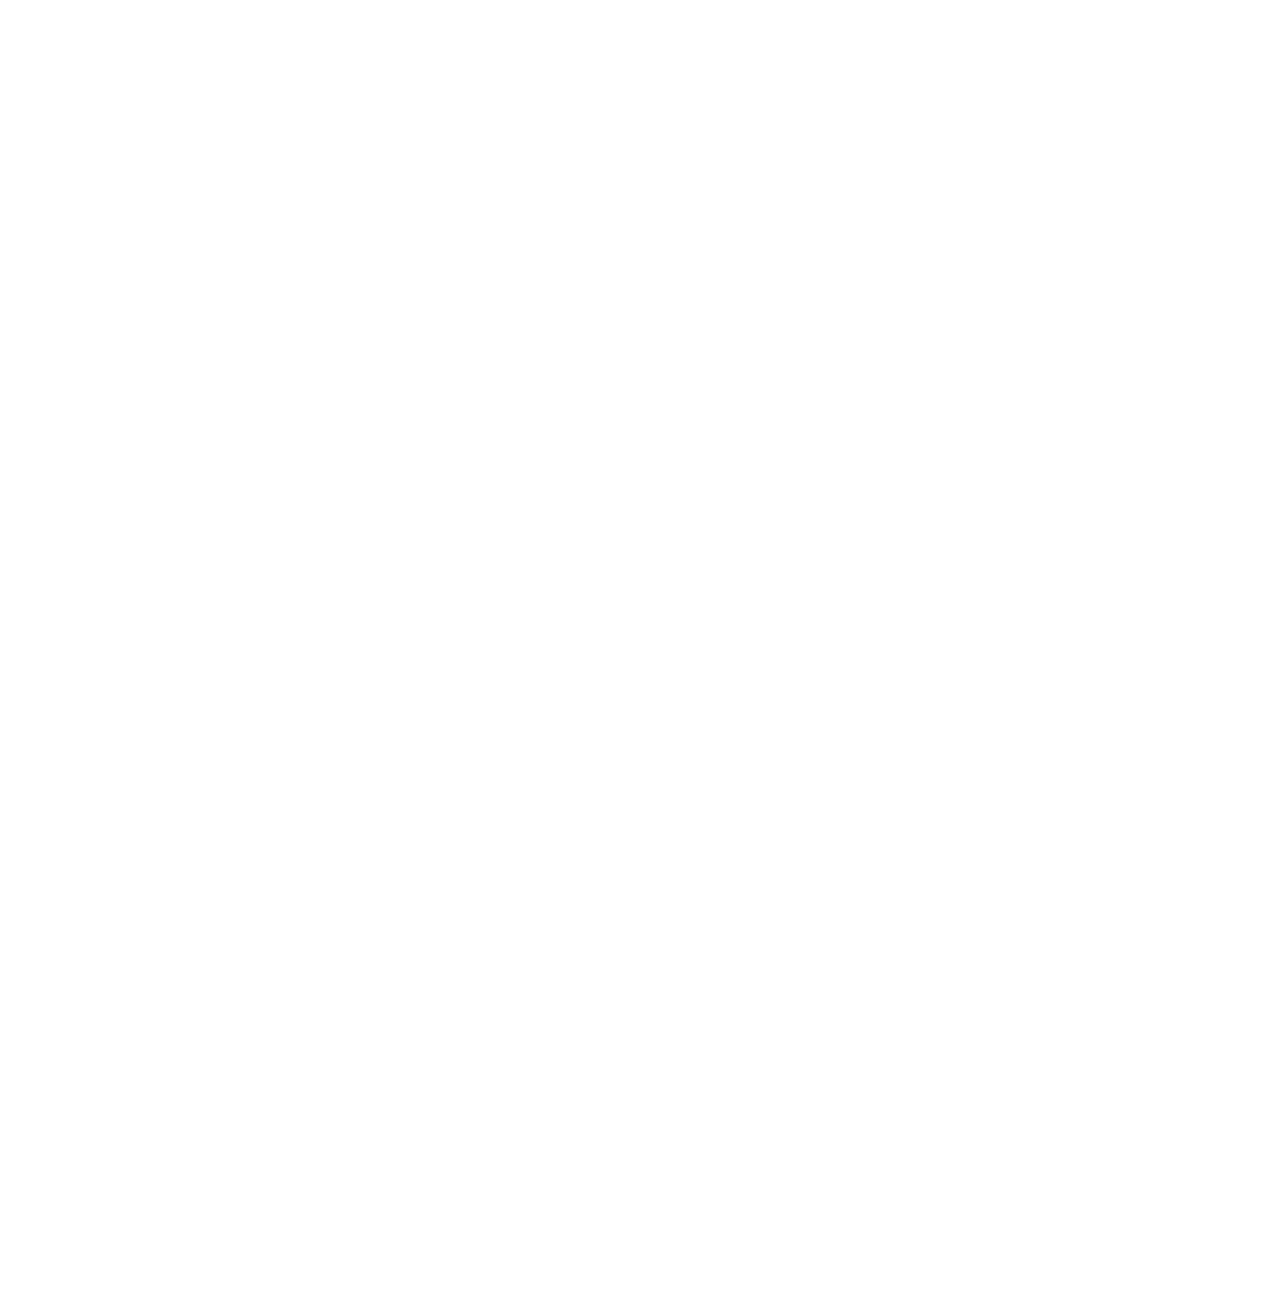
==== commit e961899b: "compelete owl slider" ====
--- a/index.html
+++ b/index.html
@@ -302,7 +302,7 @@
     <section class="vertical-scrolling">
         <div class="box-activities">
 
-            <div class="container wrap-activities">
+            <div class="container wrap-activities p-0">
                 <div class="activities-app">
                     <div class="activities-slider-first">
                         <div id="carouselactivities" class="carousel slide carousel-fade" data-ride="carousel">
@@ -312,15 +312,66 @@
                                     <div class="activities-item">
                                         <div class="row d-flex justify-content-center align-items-center">
                                             <div class="col-md-5">
-                                               <div class="box-image-item">
-                                                   <div class="image-item-background">
-                                                       <img src="assets/img/eslimi.svg" alt="">
-                                                   </div>
-                                                   <div class="image-item">
-                                                       <img src="assets/img/Galaxy-motahari-1.png" alt="">
-                                                   </div>
-                                               </div>
-
+                                                <div class="box-image-item">
+                                                    <!--  <div class="image-item-background">
+                                                          <img src="assets/img/eslimi.svg" alt="">
+                                                      </div>-->
+                                                    <div class="image-item fadeIn">
+                                                        <img src="assets/img/Galaxy-motahari-1.png" alt="">
+                                                    </div>
+                                                </div>
+
+
+                                            </div>
+                                            <div class="col-md-7">
+                                                <div class="row">
+                                                    <div class="col-12">
+                                                        <div class="image-app fadeInDown">
+                                                            <div class="side-image-app">
+                                                                <img src="assets/img/motahari-chehre.png" alt="">
+                                                            </div>
+
+                                                        </div>
+
+                                                    </div>
+                                                    <div class="col-12">
+                                                        <h5 class="title fadeInUp">اپلیکیشن استاد مطهری</h5>
+                                                        <p class="caption fadeInUp"> اپلیکیشن جامع "استاد مطهری" به همت بنیاد حفظ
+                                                            و نشر آثار شهید علامه استاد مرتضی مطهری و توسط شرکت افق گستر
+                                                            مبین شریف به شماره ثبت 489510
+                                                            طراحی و پیاده سازی گردیده است.
+                                                            این اپلیکیشن جامع ترین سامانه دسترسی به کلیه آثار استاد،
+                                                            کتاب های صوتی
+                                                            تولید شده و گنجینه کامل سخنرانی های ایشان، مسابقات
+                                                            کتابخوانی، دوره های
+                                                            کتابخوانی و دوره های آموزشی می باشد.
+
+                                                        </p>
+                                                        <div class="activities-buttons fadeInUp">
+                                                            <button class="activities-btn property_btn"
+                                                                    data-name="motahari">
+                                                                ویژگی ها
+                                                            </button>
+                                                            <button class="activities-btn gallery_btn"
+                                                                    data-name="motahari">
+                                                                گالری
+                                                            </button>
+                                                        </div>
+                                                    </div>
+                                                </div>
+                                            </div>
+
+                                        </div>
+
+                                    </div>
+                                </div>
+                                <div class="carousel-item">
+                                    <div class="activities-item">
+                                        <div class="row d-flex justify-content-center align-items-center">
+                                            <div class="col-md-5">
+                                                <div class="image-item">
+                                                    <img src="assets/img/system4.png" alt="">
+                                                </div>
 
                                             </div>
                                             <div class="col-md-7">
@@ -328,9 +379,8 @@
                                                     <div class="col-12">
                                                         <div class="image-app">
                                                             <div class="side-image-app">
-                                                                <img src="assets/img/motahari-chehre.png" alt="">
+                                                                <img src="assets/img/system4.png" alt="">
                                                             </div>
-
                                                         </div>
 
                                                     </div>
@@ -348,12 +398,8 @@
 
                                                         </p>
                                                         <div class="activities-buttons">
-                                                            <button class="activities-btn property_btn" data-name="motahari">
-                                                                ویژگی ها
-                                                            </button>
-                                                            <button class="activities-btn gallery_btn" data-name="motahari">
-                                                                گالری
-                                                            </button>
+                                                            <button class="activities-btn">ویژگی ها</button>
+                                                            <button class="activities-btn">گالری</button>
                                                         </div>
                                                     </div>
                                                 </div>
@@ -377,7 +423,7 @@
                                                     <div class="col-12">
                                                         <div class="image-app">
                                                             <div class="side-image-app">
-                                                            <img src="assets/img/system4.png" alt="">
+                                                                <img src="assets/img/system4.png" alt="">
                                                             </div>
                                                         </div>
 
@@ -407,50 +453,6 @@
 
                                     </div>
                                 </div>
-                                <div class="carousel-item">
-                                    <div class="activities-item">
-                                        <div class="row d-flex justify-content-center align-items-center">
-                                            <div class="col-md-5">
-                                                <div class="image-item">
-                                                    <img src="assets/img/system4.png" alt="">
-                                                </div>
-
-                                            </div>
-                                            <div class="col-md-7">
-                                                <div class="row">
-                                                    <div class="col-12">
-                                                        <div class="image-app">
-                                                            <div class="side-image-app">
-                                                            <img src="assets/img/system4.png" alt="">
-                                                            </div>
-                                                        </div>
-
-                                                    </div>
-                                                    <div class="col-12">
-                                                        <h5 class="title">اپلیکیشن استاد مطهری</h5>
-                                                        <p class="caption"> اپلیکیشن جامع "استاد مطهری" به همت بنیاد حفظ
-                                                            و نشر آثار شهید علامه استاد مرتضی مطهری و توسط شرکت افق گستر
-                                                            مبین شریف به شماره ثبت 489510
-                                                            طراحی و پیاده سازی گردیده است.
-                                                            این اپلیکیشن جامع ترین سامانه دسترسی به کلیه آثار استاد،
-                                                            کتاب های صوتی
-                                                            تولید شده و گنجینه کامل سخنرانی های ایشان، مسابقات
-                                                            کتابخوانی، دوره های
-                                                            کتابخوانی و دوره های آموزشی می باشد.
-
-                                                        </p>
-                                                        <div class="activities-buttons">
-                                                            <button class="activities-btn">ویژگی ها</button>
-                                                            <button class="activities-btn">گالری</button>
-                                                        </div>
-                                                    </div>
-                                                </div>
-                                            </div>
-
-                                        </div>
-
-                                    </div>
-                                </div>
                             </div>
 
                             <ul class="carousel-indicators">
@@ -465,31 +467,28 @@
                 <div class="activities-property activities-property-motahari hidden">
                     <div class="row d-flex justify-content-center align-items-center">
                         <div class="col-6">
-                            <div class="head-property ">
+                            <div class="head-property fadeInDown">
                                 <div class="image-property">
                                     <div class="side-image-property">
                                         <img src="assets/img/motahari-chehre.png" alt="">
-                                </div>
+                                    </div>
 
                                 </div>
                                 <h5 class="title">اپلیکیشن استاد مطهری</h5>
                                 <small class="installation">با ۲۰,۰۰۰ نصب فعال</small>
                             </div>
-                                <div class="image-body-property">
-                                    <div class="box-image-item">
-                                        <div class="image-item-background">
-                                            <img src="assets/img/eslimi.svg" alt="">
-                                        </div>
-                                        <div class="image-item">
-                                            <img src="assets/img/Galaxy-motahari-1.png" alt="">
-                                        </div>
-                                    </div>
-                                </div>
+                            <div class="image-body-property fadeInRight">
+                                <div class="box-image-item">
+                                    <div class="image-item">
+                                        <img src="assets/img/Galaxy-motahari-1.png" alt="">
+                                    </div>
+                                </div>
+                            </div>
                         </div>
                         <div class="col-6">
                             <div class="box-pack-property box-pack-property1">
-                                <div class="pack-property">
-                                    <div class="icon-body-property">
+                                <div class="pack-property fadeInUp">
+                                    <div class="icon-body-property ">
                                         <img src="assets/img/open-book.svg" alt="">
                                     </div>
                                     <div class="text-property">
@@ -499,7 +498,7 @@
                                     </div>
 
                                 </div>
-                                <div class="pack-property">
+                                <div class="pack-property fadeInUp">
                                     <div class="icon-body-property">
                                         <img src="assets/img/classroom.svg" alt="">
                                     </div>
@@ -511,7 +510,7 @@
                                     </div>
 
                                 </div>
-                                <div class="pack-property">
+                                <div class="pack-property fadeInUp">
                                     <div class="icon-body-property">
                                         <img src="assets/img/medal.svg" alt="">
                                     </div>
@@ -524,14 +523,15 @@
                                     </div>
 
                                 </div>
-                                <div class="pack-property">
+                                <div class="pack-property fadeInUp">
                                     <div class="icon-body-property">
                                         <img src="assets/img/headphones.svg" alt="">
                                     </div>
                                     <div class="text-property">
                                         <h6 class="title">فایل صوتی</h6>
                                         <p class="explain">
-                                            شما می توانید فایل های صوتی استاد مطهری را به صورت رایگان انلود و گوش نمایید.
+                                            شما می توانید فایل های صوتی استاد مطهری را به صورت رایگان انلود و گوش
+                                            نمایید.
                                         </p>
                                     </div>
 
@@ -546,7 +546,7 @@
                     </div>
                 </div>
                 <div class="activities-gallery activities-gallery-motahari hidden">
-                    <div class="head-gallery">
+                    <div class="head-gallery mt-1 mt-lg-5 fadeIn">
                         <div class="image-gallery">
                             <div class="side-image-gallery">
                                 <img src="assets/img/motahari-chehre.png" alt="">
@@ -556,7 +556,7 @@
                         <h5 class="title">اپلیکیشن استاد مطهری</h5>
                     </div>
 
-                    <div class="container" style="padding-right: 13%;padding-left:13%;">
+                    <div class="container owl-carousel-container zoomIn">
                         <div class="owl-carousel owl-theme owl-rtl">
 
                             <div class="item">
@@ -564,18 +564,18 @@
                                     <img src="assets/img/Galaxy-motahari-1.png" alt="">
                                 </div>
                                 <div class="owl-box-text">
-                                    <p class="owl-text">
+                                    <p class="owl-text fadeInUp">
                                         مسابقات
                                     </p>
                                 </div>
                             </div>
 
-                            <div class="item ">
+                            <div class="item">
                                 <div class="owl-image">
                                     <img src="assets/img/Galaxy-motahari-2.png" alt="">
                                 </div>
                                 <div class="owl-box-text">
-                                    <p class="owl-text">
+                                    <p class="owl-text fadeInUp">
                                         کتاب ها
                                     </p>
                                 </div>
@@ -585,7 +585,7 @@
                                     <img src="assets/img/Galaxy-motahari-3.png" alt="">
                                 </div>
                                 <div class="owl-box-text">
-                                    <p class="owl-text">
+                                    <p class="owl-text fadeInUp">
                                         دوره ها
                                     </p>
                                 </div>
@@ -598,9 +598,9 @@
                         <button class="back-button">x</button>
                     </div>
                 </div>
-                <div class="background-activities" >
-                </div>
-                <div class="background-border-activities" ></div>
+                <div class="background-activities">
+                </div>
+                <div class="background-border-activities"></div>
 
             </div>
             <div class="activities-Square">
@@ -619,13 +619,8 @@
         <div class="box-slider">
             <div class="container wrap-slider">
                 <div id="demo" class="carousel slide" data-ride="carousel">
-                   <!-- <ul class="carousel-indicators">
-                        <li data-target="#demo" data-slide-to="0" class="active"></li>
-                        <li data-target="#demo" data-slide-to="1"></li>
-                        <li data-target="#demo" data-slide-to="2"></li>
-                    </ul>-->
                     <div class="carousel-inner">
-                        <div class="carousel-item active" >
+                        <div class="carousel-item active">
                             <div class="slider-image">
                                 <div class="side-slider-image">
                                     <img src="assets/img/slider-computer.png" alt="Los Angeles">
@@ -640,7 +635,7 @@
                         <div class="carousel-item">
                             <div class="slider-image">
                                 <div class="side-slider-image">
-                                    <img src="assets/img/slider-danesh.png" alt="Chicago" >
+                                    <img src="assets/img/slider-danesh.png" alt="Chicago">
                                 </div>
 
                             </div>
@@ -652,7 +647,7 @@
                         <div class="carousel-item">
                             <div class="slider-image">
                                 <div class="side-slider-image">
-                                    <img src="assets/img/slider-rate.png" alt="New York" >
+                                    <img src="assets/img/slider-rate.png" alt="New York">
                                 </div>
 
                             </div>
@@ -662,10 +657,10 @@
                             </div>
                         </div>
                     </div>
-                    <a class="carousel-control-prev" href="#demo" data-slide="prev">
+                    <a class="carousel-control-next" href="#demo" data-slide="next">
                         <span class="carousel-control-prev-icon"></span>
                     </a>
-                    <a class="carousel-control-next" href="#demo" data-slide="next">
+                    <a class="carousel-control-prev" href="#demo" data-slide="prev" >
                         <span class="carousel-control-next-icon"></span>
                     </a>
                 </div>
--- a/assets/css/style.css
+++ b/assets/css/style.css
@@ -12789,10 +12789,14 @@
 
 .owl-carousel .owl-nav button.owl-next, .owl-carousel .owl-nav button.owl-prev, .owl-carousel button.owl-dot {
   background: 0 0;
-  color: inherit;
+  color: red;
   border: none;
   padding: 0 !important;
-  font: inherit;
+  font-family: IRANSans_light;
+  font-size: 150px;
+  color: #fff;
+  font-weight: lighter;
+  line-height: 2rem;
 }
 
 .owl-carousel.owl-loading {
@@ -13171,6 +13175,7 @@
   margin: 0;
   font-family: IRANSans_light;
   position: relative;
+  direction: rtl;
 }
 html body header {
   position: fixed;
@@ -13357,7 +13362,7 @@
   right: 0;
   top: 0;
   padding: 0;
-  margin: 20px 50px 20px 0;
+  margin: 20px 50px 20px 20px;
 }
 @media screen and (max-width: 768px) {
   .navigation .change-language {
@@ -13369,7 +13374,7 @@
   color: #000;
   font-weight: 800;
   line-height: 1.1rem;
-  padding: 0px 15px;
+  padding: 5px 20px;
   margin: 0;
   background-color: #fff;
   -webkit-border-radius: 100px;
@@ -13986,21 +13991,91 @@
   height: auto;
 }
 .box-activities .wrap-activities .activities-app .activities-slider-first .carousel .carousel-inner .carousel-item .activities-item .box-image-item .image-item {
-  position: absolute;
-  top: -20%;
-  right: 16px;
+  -webkit-animation-delay: 0.3s;
+  -webkit-animation-duration: 1.5s;
+  /*-webkit-animation-name: $animation;*/
+  -webkit-animation-fill-mode: both;
+  /* this prevents the animation from restarting! */
+  -moz-animation-delay: 0.3s;
+  -moz-animation-duration: 1.5s;
+  /*  -moz-animation-name: $animation;*/
+  -moz-animation-fill-mode: both;
+  /* this prevents the animation from restarting! */
+  -o-animation-delay: 0.3s;
+  -o-animation-duration: 1.5s;
+  /* -o-animation-name: $animation;*/
+  -o-animation-fill-mode: both;
+  /* this prevents the animation from restarting! */
+  animation-delay: 0.3s;
+  animation-duration: 1.5s;
+  /*  animation-name: $animation;*/
+  animation-fill-mode: both;
+  /* this prevents the animation from restarting! */
+  width: 100%;
+  text-align: center;
+  display: -webkit-box;
+  display: -moz-box;
+  display: -ms-flexbox;
+  display: -webkit-flex;
+  display: flex;
+  -webkit-flex-direction: column;
+  -moz-flex-direction: column;
+  -ms-flex-direction: column;
+  flex-direction: column;
+  -webkit-flex-wrap: nowrap;
+  -moz-flex-wrap: nowrap;
+  -ms-flex-wrap: nowrap;
+  flex-wrap: nowrap;
+  -webkit-align-items: center;
+  -moz-align-items: center;
+  -ms-align-items: center;
+  -ms-flex-align: center;
+  align-items: center;
+  -webkit-justify-content: center;
+  -moz-justify-content: center;
+  -ms-justify-content: center;
+  justify-content: center;
+  -ms-flex-pack: center;
+  -webkit-transition: padding 0.3s;
+  -moz-transition: padding 0.3s;
+  -ms-transition: padding 0.3s;
+  -o-transition: padding 0.3s;
+  transition: padding 0.3s;
+  background: transparent url("../img/eslimi.svg") no-repeat center center;
+  background-size: contain;
 }
 .box-activities .wrap-activities .activities-app .activities-slider-first .carousel .carousel-inner .carousel-item .activities-item .box-image-item .image-item img {
+  text-align: center;
   width: 100%;
   height: auto;
 }
 .box-activities .wrap-activities .activities-app .activities-slider-first .carousel .carousel-inner .carousel-item .activities-item .image-app {
+  -webkit-animation-delay: 0.6s;
+  -webkit-animation-duration: 0.7s;
+  /*-webkit-animation-name: $animation;*/
+  -webkit-animation-fill-mode: both;
+  /* this prevents the animation from restarting! */
+  -moz-animation-delay: 0.6s;
+  -moz-animation-duration: 0.7s;
+  /*  -moz-animation-name: $animation;*/
+  -moz-animation-fill-mode: both;
+  /* this prevents the animation from restarting! */
+  -o-animation-delay: 0.6s;
+  -o-animation-duration: 0.7s;
+  /* -o-animation-name: $animation;*/
+  -o-animation-fill-mode: both;
+  /* this prevents the animation from restarting! */
+  animation-delay: 0.6s;
+  animation-duration: 0.7s;
+  /*  animation-name: $animation;*/
+  animation-fill-mode: both;
+  /* this prevents the animation from restarting! */
   text-align: center;
   margin-bottom: 25px;
 }
 .box-activities .wrap-activities .activities-app .activities-slider-first .carousel .carousel-inner .carousel-item .activities-item .image-app .side-image-app {
   position: relative;
-  padding: 8px;
+  padding: 9px;
   display: inline-block;
 }
 .box-activities .wrap-activities .activities-app .activities-slider-first .carousel .carousel-inner .carousel-item .activities-item .image-app .side-image-app img {
@@ -14013,8 +14088,8 @@
   width: 30%;
   height: 30%;
   background-color: transparent;
-  border-left: 4px solid #fff;
-  border-bottom: 4px solid #fff;
+  border-left: 3px solid #fff;
+  border-bottom: 3px solid #fff;
   position: absolute;
   bottom: 0;
   left: 0;
@@ -14025,14 +14100,34 @@
   width: 30%;
   height: 30%;
   background-color: transparent;
-  border-right: 4px solid #fff;
-  border-bottom: 4px solid #fff;
+  border-right: 3px solid #fff;
+  border-bottom: 3px solid #fff;
   position: absolute;
   bottom: 0;
   right: 0;
   z-index: 12;
 }
 .box-activities .wrap-activities .activities-app .activities-slider-first .carousel .carousel-inner .carousel-item .activities-item .title {
+  -webkit-animation-delay: 0.6s;
+  -webkit-animation-duration: 0.7s;
+  /*-webkit-animation-name: $animation;*/
+  -webkit-animation-fill-mode: both;
+  /* this prevents the animation from restarting! */
+  -moz-animation-delay: 0.6s;
+  -moz-animation-duration: 0.7s;
+  /*  -moz-animation-name: $animation;*/
+  -moz-animation-fill-mode: both;
+  /* this prevents the animation from restarting! */
+  -o-animation-delay: 0.6s;
+  -o-animation-duration: 0.7s;
+  /* -o-animation-name: $animation;*/
+  -o-animation-fill-mode: both;
+  /* this prevents the animation from restarting! */
+  animation-delay: 0.6s;
+  animation-duration: 0.7s;
+  /*  animation-name: $animation;*/
+  animation-fill-mode: both;
+  /* this prevents the animation from restarting! */
   text-align: center;
   font-family: IRANSans;
   font-size: 1.7rem;
@@ -14050,6 +14145,26 @@
   }
 }
 .box-activities .wrap-activities .activities-app .activities-slider-first .carousel .carousel-inner .carousel-item .activities-item .caption {
+  -webkit-animation-delay: 0.7s;
+  -webkit-animation-duration: 0.7s;
+  /*-webkit-animation-name: $animation;*/
+  -webkit-animation-fill-mode: both;
+  /* this prevents the animation from restarting! */
+  -moz-animation-delay: 0.7s;
+  -moz-animation-duration: 0.7s;
+  /*  -moz-animation-name: $animation;*/
+  -moz-animation-fill-mode: both;
+  /* this prevents the animation from restarting! */
+  -o-animation-delay: 0.7s;
+  -o-animation-duration: 0.7s;
+  /* -o-animation-name: $animation;*/
+  -o-animation-fill-mode: both;
+  /* this prevents the animation from restarting! */
+  animation-delay: 0.7s;
+  animation-duration: 0.7s;
+  /*  animation-name: $animation;*/
+  animation-fill-mode: both;
+  /* this prevents the animation from restarting! */
   text-align: justify;
   font-size: 1rem;
   color: #fff;
@@ -14057,6 +14172,26 @@
   line-height: 1.7rem;
 }
 .box-activities .wrap-activities .activities-app .activities-slider-first .carousel .carousel-inner .carousel-item .activities-item .activities-buttons {
+  -webkit-animation-delay: 0.8s;
+  -webkit-animation-duration: 0.7s;
+  /*-webkit-animation-name: $animation;*/
+  -webkit-animation-fill-mode: both;
+  /* this prevents the animation from restarting! */
+  -moz-animation-delay: 0.8s;
+  -moz-animation-duration: 0.7s;
+  /*  -moz-animation-name: $animation;*/
+  -moz-animation-fill-mode: both;
+  /* this prevents the animation from restarting! */
+  -o-animation-delay: 0.8s;
+  -o-animation-duration: 0.7s;
+  /* -o-animation-name: $animation;*/
+  -o-animation-fill-mode: both;
+  /* this prevents the animation from restarting! */
+  animation-delay: 0.8s;
+  animation-duration: 0.7s;
+  /*  animation-name: $animation;*/
+  animation-fill-mode: both;
+  /* this prevents the animation from restarting! */
   display: -webkit-box;
   display: -moz-box;
   display: -ms-flexbox;
@@ -14080,13 +14215,16 @@
   -ms-justify-content: center;
   justify-content: center;
   -ms-flex-pack: center;
-  margin-bottom: 30px;
+  margin: 10%;
 }
 .box-activities .wrap-activities .activities-app .activities-slider-first .carousel .carousel-inner .carousel-item .activities-item .activities-buttons .activities-btn {
   background-color: #988db5;
-  padding: 10px 25px;
+  padding: 8px 30px;
   border: 1px solid #fff;
+  font-size: 0.9rem;
   color: #fff;
+  font-weight: 500;
+  line-height: 1.7rem;
   margin: 5px 10px;
   min-width: 120px;
   -webkit-border-radius: 30px;
@@ -14175,6 +14313,27 @@
 .box-activities .wrap-activities .activities-app .activities-slider-first .carousel .carousel-indicators li.active {
   border-right: 4px solid #191d48;
 }
+.box-activities .wrap-activities .activities-app .activities-slider-first .carousel.carousel-fade .carousel-item {
+  opacity: 1;
+  transition-property: opacity;
+  transform: none;
+}
+.box-activities .wrap-activities .activities-app .activities-slider-first .carousel.carousel-fade .carousel-item.active,
+.box-activities .wrap-activities .activities-app .activities-slider-first .carousel.carousel-fade .carousel-item-next.carousel-item-left,
+.box-activities .wrap-activities .activities-app .activities-slider-first .carousel.carousel-fade .carousel-item-prev.carousel-item-right {
+  z-index: 1;
+  opacity: 1;
+}
+.box-activities .wrap-activities .activities-app .activities-slider-first .carousel.carousel-fade .active.carousel-item-left,
+.box-activities .wrap-activities .activities-app .activities-slider-first .carousel.carousel-fade .active.carousel-item-right {
+  z-index: 0;
+  opacity: 1;
+  -webkit-transition: 0s 0s opacity;
+  -moz-transition: 0s 0s opacity;
+  -ms-transition: 0s 0s opacity;
+  -o-transition: 0s 0s opacity;
+  transition: 0s 0s opacity;
+}
 .box-activities .wrap-activities .activities-app.hidden {
   display: none;
 }
@@ -14233,21 +14392,21 @@
 }
 .box-activities .wrap-activities .activities-property .head-property .image-property .side-image-property {
   position: relative;
-  padding: 6px;
+  padding: 7px;
   display: inline-block;
 }
 .box-activities .wrap-activities .activities-property .head-property .image-property .side-image-property img {
   width: 100%;
   height: auto;
-  max-width: 100px;
+  max-width: 90px;
 }
 .box-activities .wrap-activities .activities-property .head-property .image-property .side-image-property::after {
   content: "";
   width: 30%;
   height: 30%;
   background-color: transparent;
-  border-left: 3px solid #fff;
-  border-bottom: 3px solid #fff;
+  border-left: 2px solid #fff;
+  border-bottom: 2px solid #fff;
   position: absolute;
   bottom: 0;
   left: 0;
@@ -14258,8 +14417,8 @@
   width: 30%;
   height: 30%;
   background-color: transparent;
-  border-right: 3px solid #fff;
-  border-bottom: 3px solid #fff;
+  border-right: 2px solid #fff;
+  border-bottom: 2px solid #fff;
   position: absolute;
   bottom: 0;
   right: 0;
@@ -14268,7 +14427,7 @@
 .box-activities .wrap-activities .activities-property .head-property .title {
   text-align: center;
   font-family: IRANSans;
-  font-size: 1.7rem;
+  font-size: 1.3rem;
   color: #fff;
   font-weight: 500;
   line-height: 2.3rem;
@@ -14276,7 +14435,7 @@
 }
 @media screen and (max-width: 992px) {
   .box-activities .wrap-activities .activities-property .head-property .title {
-    font-size: 1.4rem;
+    font-size: 1.1rem;
     color: #fff;
     font-weight: 500;
     line-height: 2rem;
@@ -14287,7 +14446,7 @@
   color: #ff95cf;
   font-weight: 500;
   line-height: 1.5rem;
-  margin-bottom: 40px;
+  margin-bottom: 25px;
 }
 .box-activities .wrap-activities .activities-property .box-pack-property {
   display: -webkit-box;
@@ -14458,6 +14617,7 @@
   /*  animation-name: $animation;*/
   animation-fill-mode: both;
   /* this prevents the animation from restarting! */
+  margin-bottom: 0;
 }
 .box-activities .wrap-activities .activities-property .image-body-property {
   -webkit-animation-delay: 0.7s;
@@ -14480,21 +14640,44 @@
   /*  animation-name: $animation;*/
   animation-fill-mode: both;
   /* this prevents the animation from restarting! */
-  padding: 50px 17% 0;
-}
-.box-activities .wrap-activities .activities-property .image-body-property .box-image-item {
-  position: relative;
-}
-.box-activities .wrap-activities .activities-property .image-body-property .box-image-item .image-item-background img {
+  padding: 25px 17% 0;
+}
+.box-activities .wrap-activities .activities-property .image-body-property .box-image-item .image-item {
   width: 100%;
-  height: auto;
-}
-.box-activities .wrap-activities .activities-property .image-body-property .box-image-item .image-item {
-  position: absolute;
-  top: -20%;
-  right: 9px;
+  text-align: center;
+  display: -webkit-box;
+  display: -moz-box;
+  display: -ms-flexbox;
+  display: -webkit-flex;
+  display: flex;
+  -webkit-flex-direction: column;
+  -moz-flex-direction: column;
+  -ms-flex-direction: column;
+  flex-direction: column;
+  -webkit-flex-wrap: nowrap;
+  -moz-flex-wrap: nowrap;
+  -ms-flex-wrap: nowrap;
+  flex-wrap: nowrap;
+  -webkit-align-items: center;
+  -moz-align-items: center;
+  -ms-align-items: center;
+  -ms-flex-align: center;
+  align-items: center;
+  -webkit-justify-content: center;
+  -moz-justify-content: center;
+  -ms-justify-content: center;
+  justify-content: center;
+  -ms-flex-pack: center;
+  -webkit-transition: padding 0.3s;
+  -moz-transition: padding 0.3s;
+  -ms-transition: padding 0.3s;
+  -o-transition: padding 0.3s;
+  transition: padding 0.3s;
+  background: transparent url("../img/eslimi.svg") no-repeat center center;
+  background-size: contain;
 }
 .box-activities .wrap-activities .activities-property .image-body-property .box-image-item .image-item img {
+  text-align: center;
   width: 100%;
   height: auto;
 }
@@ -14567,24 +14750,25 @@
   /*  animation-name: $animation;*/
   animation-fill-mode: both;
   /* this prevents the animation from restarting! */
+  margin-top: 15px;
 }
 .box-activities .wrap-activities .activities-gallery .head-gallery .image-gallery .side-image-gallery {
   position: relative;
-  padding: 6px;
+  padding: 7px;
   display: inline-block;
 }
 .box-activities .wrap-activities .activities-gallery .head-gallery .image-gallery .side-image-gallery img {
   width: 100%;
   height: auto;
-  max-width: 100px;
+  max-width: 90px;
 }
 .box-activities .wrap-activities .activities-gallery .head-gallery .image-gallery .side-image-gallery::after {
   content: "";
   width: 30%;
   height: 30%;
   background-color: transparent;
-  border-left: 3px solid #fff;
-  border-bottom: 3px solid #fff;
+  border-left: 2px solid #fff;
+  border-bottom: 2px solid #fff;
   position: absolute;
   bottom: 0;
   left: 0;
@@ -14595,8 +14779,8 @@
   width: 30%;
   height: 30%;
   background-color: transparent;
-  border-right: 3px solid #fff;
-  border-bottom: 3px solid #fff;
+  border-right: 2px solid #fff;
+  border-bottom: 2px solid #fff;
   position: absolute;
   bottom: 0;
   right: 0;
@@ -14605,7 +14789,7 @@
 .box-activities .wrap-activities .activities-gallery .head-gallery .title {
   text-align: center;
   font-family: IRANSans;
-  font-size: 1.7rem;
+  font-size: 1.3rem;
   color: #fff;
   font-weight: 500;
   line-height: 2.3rem;
@@ -14613,7 +14797,7 @@
 }
 @media screen and (max-width: 992px) {
   .box-activities .wrap-activities .activities-gallery .head-gallery .title {
-    font-size: 1.4rem;
+    font-size: 1.1rem;
     color: #fff;
     font-weight: 500;
     line-height: 2rem;
@@ -14626,11 +14810,67 @@
   line-height: 1.5rem;
   margin-bottom: 40px;
 }
-.box-activities .wrap-activities .activities-gallery .owl-carousel .item {
+.box-activities .wrap-activities .activities-gallery .owl-carousel-container {
+  -webkit-animation-delay: 0.7s;
+  -webkit-animation-duration: 1s;
+  /*-webkit-animation-name: $animation;*/
+  -webkit-animation-fill-mode: both;
+  /* this prevents the animation from restarting! */
+  -moz-animation-delay: 0.7s;
+  -moz-animation-duration: 1s;
+  /*  -moz-animation-name: $animation;*/
+  -moz-animation-fill-mode: both;
+  /* this prevents the animation from restarting! */
+  -o-animation-delay: 0.7s;
+  -o-animation-duration: 1s;
+  /* -o-animation-name: $animation;*/
+  -o-animation-fill-mode: both;
+  /* this prevents the animation from restarting! */
+  animation-delay: 0.7s;
+  animation-duration: 1s;
+  /*  animation-name: $animation;*/
+  animation-fill-mode: both;
+  /* this prevents the animation from restarting! */
+  padding-right: 1.3%;
+  padding-left: 1.3%;
+}
+@media screen and (max-width: 992px) {
+  .box-activities .wrap-activities .activities-gallery .owl-carousel-container {
+    padding-right: 2%;
+    padding-left: 2%;
+  }
+}
+.box-activities .wrap-activities .activities-gallery .owl-carousel-container .owl-carousel {
+  /*        .owl-item.center {
+
+            @include transition(padding .3s);
+            .owl-image {
+              width: 100%;
+              text-align: center;
+              @include flex(column, nowrap, center, center);
+              padding: 0%;
+              @include transition(padding .3s);
+              img {
+                text-align: center;
+                width: 100%;
+                height: auto;
+                max-width: 250px;
+
+              }
+            }
+          }*/
+}
+.box-activities .wrap-activities .activities-gallery .owl-carousel-container .owl-carousel .item {
   background-color: transparent;
   animation-duration: 1s !important;
-}
-.box-activities .wrap-activities .activities-gallery .owl-carousel .item .owl-image {
+  min-height: 440px;
+}
+@media screen and (max-width: 992px) {
+  .box-activities .wrap-activities .activities-gallery .owl-carousel-container .owl-carousel .item {
+    min-height: 440px;
+  }
+}
+.box-activities .wrap-activities .activities-gallery .owl-carousel-container .owl-carousel .item .owl-image {
   width: 100%;
   text-align: center;
   display: -webkit-box;
@@ -14656,73 +14896,97 @@
   -ms-justify-content: center;
   justify-content: center;
   -ms-flex-pack: center;
-  padding: 10%;
-  -webkit-transition: padding 0.3s;
-  -moz-transition: padding 0.3s;
-  -ms-transition: padding 0.3s;
-  -o-transition: padding 0.3s;
-  transition: padding 0.3s;
-  min-height: 365px;
-}
-.box-activities .wrap-activities .activities-gallery .owl-carousel .item .owl-image img {
+}
+.box-activities .wrap-activities .activities-gallery .owl-carousel-container .owl-carousel .item .owl-image img {
   text-align: center;
   width: 100%;
   height: auto;
-  max-width: 250px;
-}
-.box-activities .wrap-activities .activities-gallery .owl-carousel .item .owl-box-text .owl-text {
-  margin: 0;
-}
-.box-activities .wrap-activities .activities-gallery .owl-carousel .owl-item {
+  max-width: 300px;
+}
+.box-activities .wrap-activities .activities-gallery .owl-carousel-container .owl-carousel .item .owl-box-text .owl-text {
+  -webkit-animation-delay: 0.3s;
+  -webkit-animation-duration: 0.7s;
+  /*-webkit-animation-name: $animation;*/
+  -webkit-animation-fill-mode: both;
+  /* this prevents the animation from restarting! */
+  -moz-animation-delay: 0.3s;
+  -moz-animation-duration: 0.7s;
+  /*  -moz-animation-name: $animation;*/
+  -moz-animation-fill-mode: both;
+  /* this prevents the animation from restarting! */
+  -o-animation-delay: 0.3s;
+  -o-animation-duration: 0.7s;
+  /* -o-animation-name: $animation;*/
+  -o-animation-fill-mode: both;
+  /* this prevents the animation from restarting! */
+  animation-delay: 0.3s;
+  animation-duration: 0.7s;
+  /*  animation-name: $animation;*/
+  animation-fill-mode: both;
+  /* this prevents the animation from restarting! */
+  font-size: 1rem;
+  color: #fff;
+  font-weight: 500;
+  line-height: 1.5rem;
+  display: none;
+  flex-basis: 100%;
+  align-items: center;
+  margin: 5px 10% 0;
+}
+.box-activities .wrap-activities .activities-gallery .owl-carousel-container .owl-carousel .item .owl-box-text .owl-text::before, .box-activities .wrap-activities .activities-gallery .owl-carousel-container .owl-carousel .item .owl-box-text .owl-text::after {
+  content: "";
+  flex-grow: 1;
+  background: #fff;
+  height: 1px;
+  font-size: 0px;
+  line-height: 0px;
+  margin: 0px 8px;
+}
+.box-activities .wrap-activities .activities-gallery .owl-carousel-container .owl-carousel .owl-item {
   background-color: transparent;
-  -webkit-transition: padding 0.3s;
-  -moz-transition: padding 0.3s;
-  -ms-transition: padding 0.3s;
-  -o-transition: padding 0.3s;
-  transition: padding 0.3s;
-}
-.box-activities .wrap-activities .activities-gallery .owl-carousel .owl-item.center {
+}
+.box-activities .wrap-activities .activities-gallery .owl-carousel-container .owl-carousel .owl-item .owl-text {
+  display: none;
+}
+.box-activities .wrap-activities .activities-gallery .owl-carousel-container .owl-carousel .owl-item > div {
+  cursor: pointer;
+  -webkit-transition: padding 0.7s ease;
+  -moz-transition: padding 0.7s ease;
+  -ms-transition: padding 0.7s ease;
+  -o-transition: padding 0.7s ease;
+  transition: padding 0.7s ease;
+  padding: 0% 20%;
+}
+.box-activities .wrap-activities .activities-gallery .owl-carousel-container .owl-carousel .owl-item.center > div {
   background: transparent url("../img/eslimi.svg") no-repeat center center;
-  background-size: contain;
-  -webkit-transition: padding 0.3s;
-  -moz-transition: padding 0.3s;
-  -ms-transition: padding 0.3s;
-  -o-transition: padding 0.3s;
-  transition: padding 0.3s;
-}
-.box-activities .wrap-activities .activities-gallery .owl-carousel .owl-item.center .owl-image {
-  width: 100%;
-  text-align: center;
-  display: -webkit-box;
-  display: -moz-box;
-  display: -ms-flexbox;
-  display: -webkit-flex;
+  background-size: 80% auto;
+  cursor: auto;
+  -webkit-transition: padding 0.7s ease;
+  -moz-transition: padding 0.7s ease;
+  -ms-transition: padding 0.7s ease;
+  -o-transition: padding 0.7s ease;
+  transition: padding 0.7s ease;
+  padding: 0 0;
+}
+.box-activities .wrap-activities .activities-gallery .owl-carousel-container .owl-carousel .owl-item.center > div .owl-text {
   display: flex;
-  -webkit-flex-direction: column;
-  -moz-flex-direction: column;
-  -ms-flex-direction: column;
-  flex-direction: column;
-  -webkit-flex-wrap: nowrap;
-  -moz-flex-wrap: nowrap;
-  -ms-flex-wrap: nowrap;
-  flex-wrap: nowrap;
-  -webkit-align-items: center;
-  -moz-align-items: center;
-  -ms-align-items: center;
-  -ms-flex-align: center;
-  align-items: center;
-  -webkit-justify-content: center;
-  -moz-justify-content: center;
-  -ms-justify-content: center;
-  justify-content: center;
-  -ms-flex-pack: center;
-  padding: 0%;
-}
-.box-activities .wrap-activities .activities-gallery .owl-carousel .owl-item.center .owl-image img {
-  text-align: center;
-  width: 100%;
-  height: auto;
-  max-width: 250px;
+}
+@media screen and (max-width: 1200px) {
+  .box-activities .wrap-activities .activities-gallery .owl-carousel-container .owl-carousel .owl-nav {
+    display: none;
+  }
+}
+.box-activities .wrap-activities .activities-gallery .owl-carousel-container .owl-carousel .owl-nav .owl-prev {
+  color: #fff;
+  position: absolute;
+  right: 0;
+  top: calc(50% - 75px);
+}
+.box-activities .wrap-activities .activities-gallery .owl-carousel-container .owl-carousel .owl-nav .owl-next {
+  color: #fff;
+  position: absolute;
+  left: 0;
+  top: calc(50% - 75px);
 }
 .box-activities .wrap-activities .activities-gallery .wrap-back-button {
   position: absolute;
@@ -14967,8 +15231,8 @@
   -ms-flex-pack: center;
 }
 .box-slider .wrap-slider .carousel .carousel-inner .carousel-item .slider-image .side-slider-image {
-  width: 35%;
-  background-color: #fff;
+  width: 50%;
+  background-color: transparent;
 }
 .box-slider .wrap-slider .carousel .carousel-inner .carousel-item .slider-image .side-slider-image img {
   width: 100%;
@@ -14976,6 +15240,14 @@
 }
 .box-slider .wrap-slider .carousel .carousel-inner .carousel-item .carousel-caption {
   bottom: 50px;
+}
+.box-slider .wrap-slider .carousel .carousel-inner .carousel-item-next:not(.carousel-item-left),
+.box-slider .wrap-slider .carousel .carousel-inner .active.carousel-item-right {
+  transform: translateX(-100%);
+}
+.box-slider .wrap-slider .carousel .carousel-inner .carousel-item-prev:not(.carousel-item-right),
+.box-slider .wrap-slider .carousel .carousel-inner .active.carousel-item-left {
+  transform: translateX(100%);
 }
 
 .connection {
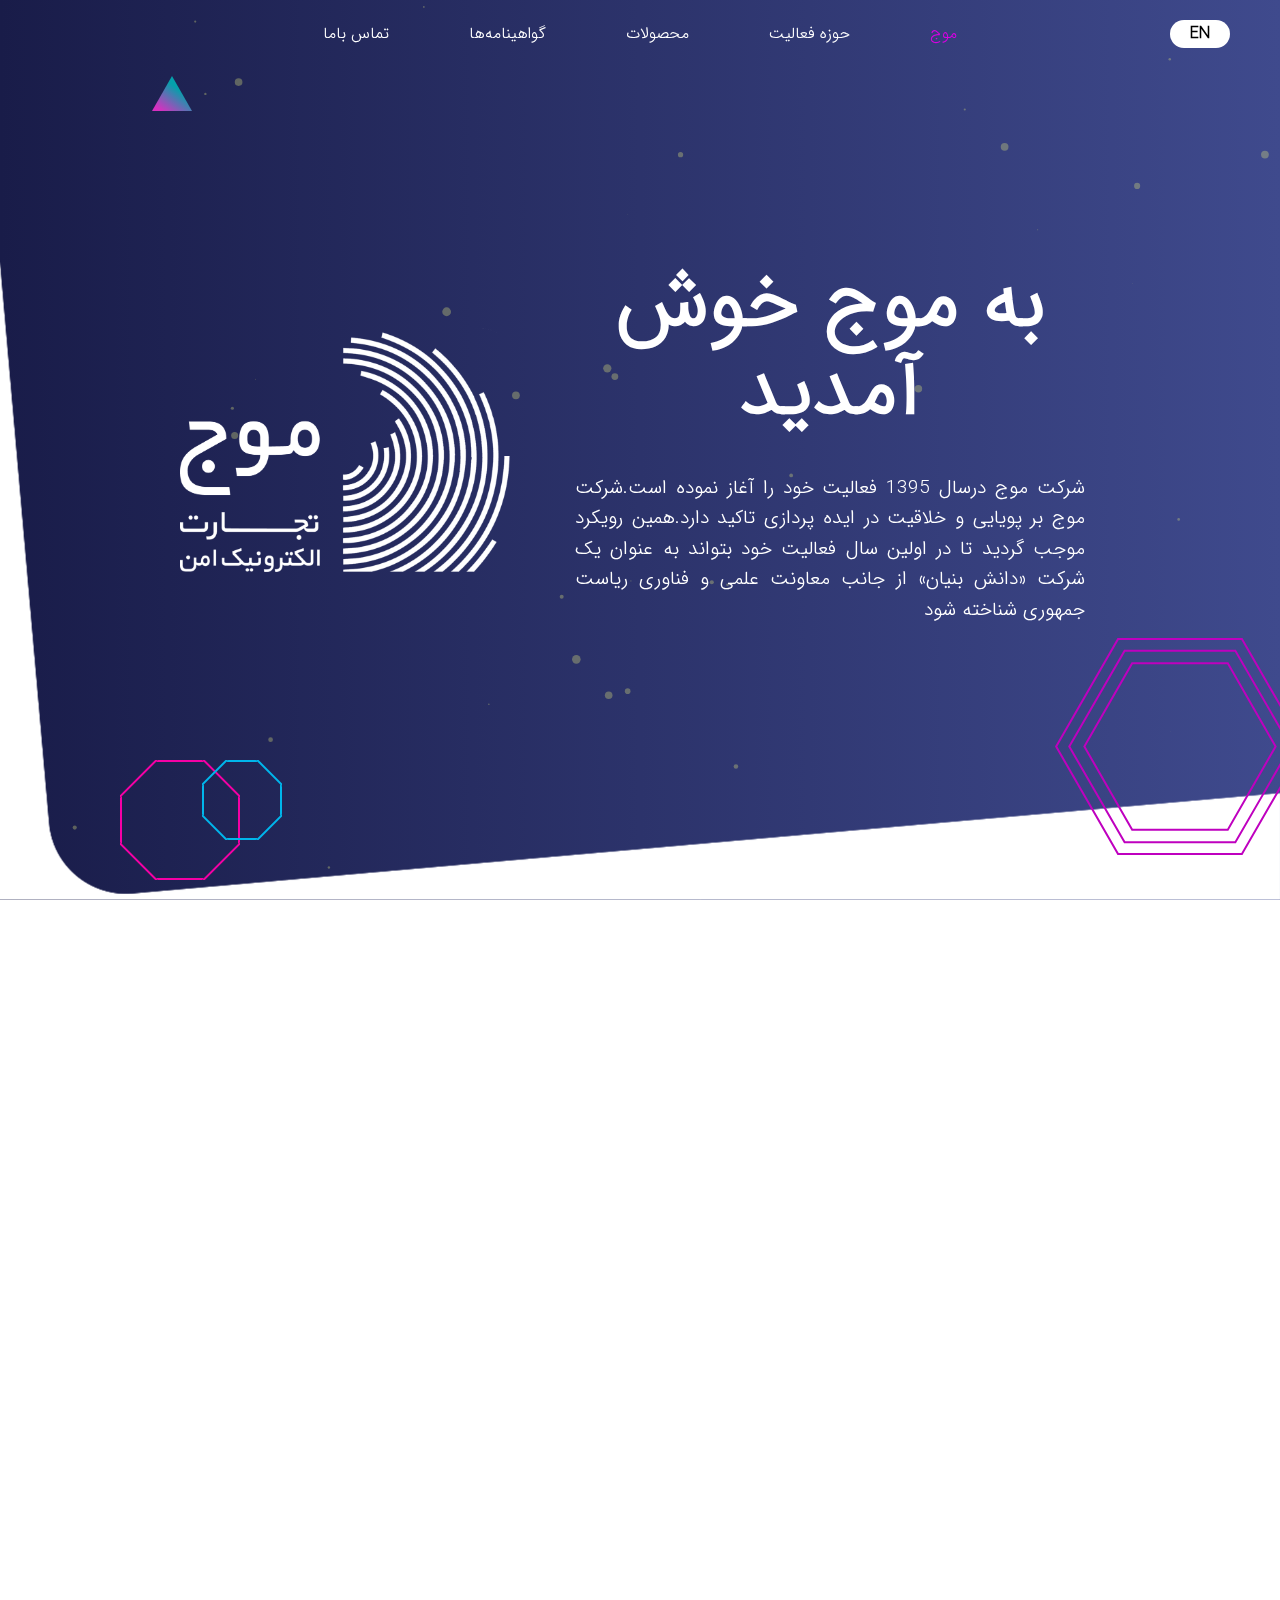
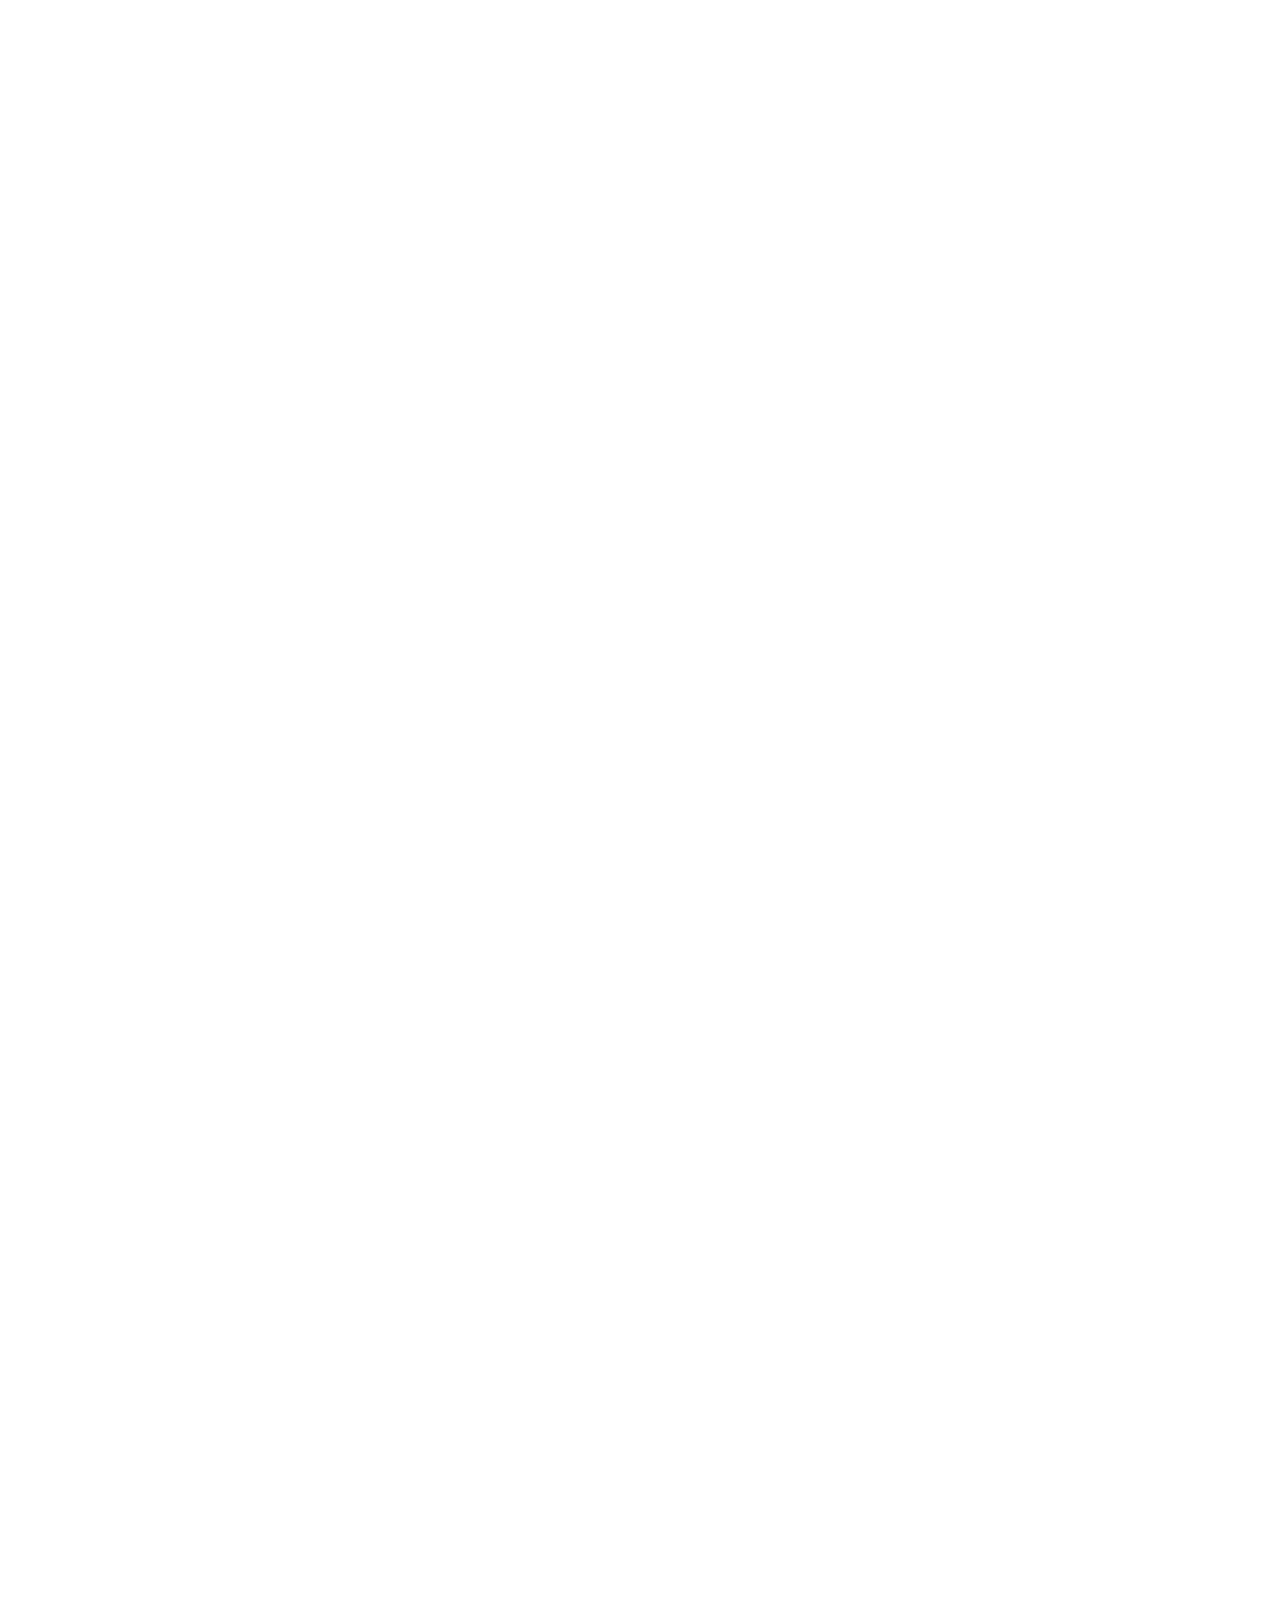
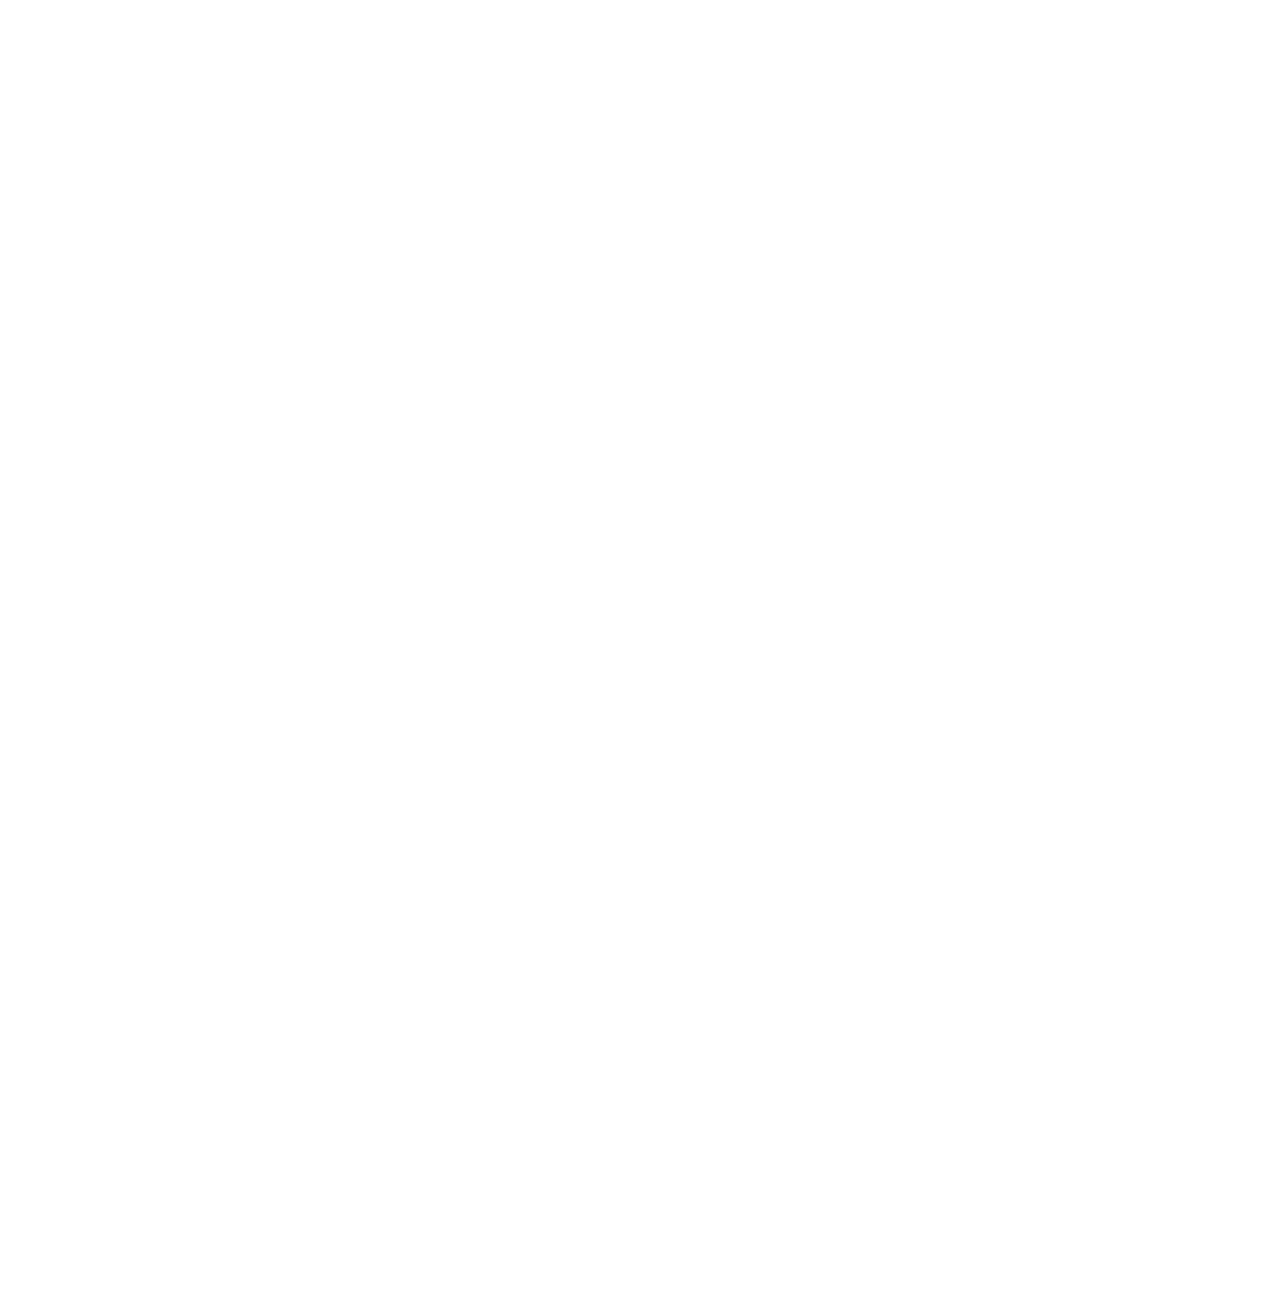
==== commit 59a5bef0: "start responsive" ====
--- a/index.html
+++ b/index.html
@@ -14,12 +14,18 @@
 <header>
     <section class="navigation">
         <nav class="navbar navbar-expand-md bg-transparent">
-            <button class="navbar-toggler" type="button" data-toggle="collapse" data-target="#navbarNav"
-                    aria-controls="navbarNav" aria-expanded="false" aria-label="Toggle navigation">
-                <span class="navbar-toggler-icon"></span>
+            <button class="navbar-toggler bars" data-open="open" type="button" data-toggle="collapse"
+                    data-target="#navbarTogglerDemo02" aria-controls="navbarTogglerDemo02"
+                    aria-expanded="false" aria-label="Toggle navigation">
+                <!--i class="fa fa-bars"></i-->
+                <div class="hamburger">
+                    <span></span>
+                    <span></span>
+                    <span></span>
+                </div>
             </button>
-
-            <div class="collapse navbar-collapse" id="navbarNav">
+            <div class="navi">
+            <div class="collapse navbar-collapse" id="navbarTogglerDemo02">
 
                 <ul class="navbar-nav">
 
@@ -41,6 +47,7 @@
                     </li>
                 </ul>
             </div>
+            </div>
         </nav>
         <div class="change-language">
             <button class="btn-change-language">EN</button>
@@ -50,7 +57,7 @@
 </header>
 
 <div id="fullpage">
-    <section class="vertical-scrolling ">
+    <section class="vertical-scrolling head-section">
         <div class="box-home">
             <div id="particles-js"></div>
 
@@ -58,14 +65,14 @@
                 <div class="home">
                     <div class="container">
                         <div class="row d-flex justify-content-center align-items-center">
-                            <div class="col-12 col-md-6  col-lg-6">
+                            <div class="col-12 col-md-6  col-lg-6 order-1 order-md-0">
                                 <h2 class="welcome">به موج خوش آمدید</h2>
                                 <h1 class="explain">شرکت موج درسال 1395 فعالیت خود را آغاز نموده است.شرکت موج بر پویایی
                                     و خلاقیت در ایده پردازی تاکید دارد.همین رویکرد موجب گردید تا در اولین سال فعالیت خود
                                     بتواند به عنوان یک شرکت «دانش بنیان» از جانب معاونت علمی و فناوری ریاست جمهوری
                                     شناخته شود</h1>
                             </div>
-                            <div class="col-12 col-md-6  col-lg-4 text-left">
+                            <div class="col-12 col-md-6  col-lg-4 text-center text-md-left order-0 order-md-1">
                                 <div class="image-logo-card">
                                     <img src="assets/img/site-logo2.svg" alt="">
                                 </div>
@@ -114,7 +121,7 @@
                                 <div class="carousel-inner">
                                     <div class="carousel-item active">
                                         <div class="row d-flex justify-content-center align-items-center">
-                                            <div class="col-12 col-md-6">
+                                            <div class="col-12 col-md-6  order-1 order-md-0">
                                                 <div class="system-box-text fadeIn">
                                                     <h2 class="system-title">سامانه های تحلیل و پردازش محتوا</h2>
                                                     <p class="system-explain">بازشناسی چهره افراد</p>
@@ -131,24 +138,24 @@
 
                                                 </div>
                                             </div>
-                                            <div class="col-12 col-md-6">
+                                            <div class="col-12 col-md-6  order-0 order-md-1">
                                                 <div class="box-circle">
                                                     <div class="circle-image system_1">
                                                         <img src="assets/img/system4.png" alt="" class="flipInY">
-
-                                                    </div>
-                                                    <div data-target="#carouselExampleCaptions" data-slide-to="0"
-                                                         class="system-btn system_1 active"><img
-                                                            src="assets/img/icon-chehre.png" alt=""></div>
-                                                    <div data-target="#carouselExampleCaptions" data-slide-to="1"
-                                                         class="system-btn system_2"><img
-                                                            src="assets/img/icon-chehre.png" alt=""></div>
-                                                    <div data-target="#carouselExampleCaptions" data-slide-to="2"
-                                                         class="system-btn system_3"><img
-                                                            src="assets/img/icon-chehre.png" alt=""></div>
-                                                    <div data-target="#carouselExampleCaptions" data-slide-to="3"
-                                                         class="system-btn system_4"><img
-                                                            src="assets/img/icon-chehre.png" alt=""></div>
+                                                        <div data-target="#carouselExampleCaptions" data-slide-to="0"
+                                                             class="system-btn system_1 active"><img
+                                                                src="assets/img/icon-chehre.png" alt=""></div>
+                                                        <div data-target="#carouselExampleCaptions" data-slide-to="1"
+                                                             class="system-btn system_2"><img
+                                                                src="assets/img/icon-chehre.png" alt=""></div>
+                                                        <div data-target="#carouselExampleCaptions" data-slide-to="2"
+                                                             class="system-btn system_3"><img
+                                                                src="assets/img/icon-chehre.png" alt=""></div>
+                                                        <div data-target="#carouselExampleCaptions" data-slide-to="3"
+                                                             class="system-btn system_4"><img
+                                                                src="assets/img/icon-chehre.png" alt=""></div>
+                                                    </div>
+
                                                 </div>
                                             </div>
 
@@ -156,7 +163,7 @@
                                     </div>
                                     <div class="carousel-item">
                                         <div class="row d-flex justify-content-center align-items-center">
-                                            <div class="col-12 col-md-6">
+                                            <div class="col-12 col-md-6  order-1 order-md-0">
                                                 <div class="system-box-text fadeIn">
                                                     <h2 class="system-title">سامانه های موبایلی</h2>
                                                     <p class="system-explain">بازشناسی موبایل افراد</p>
@@ -169,24 +176,24 @@
 
                                                 </div>
                                             </div>
-                                            <div class="col-12 col-md-6">
+                                            <div class="col-12 col-md-6  order-0 order-md-1">
                                                 <div class="box-circle">
                                                     <div class="circle-image system_2">
                                                         <img src="assets/img/system2.png" alt="" class="flipInX">
-
-                                                    </div>
-                                                    <div data-target="#carouselExampleCaptions" data-slide-to="0"
-                                                         class="system-btn system_1"><img
-                                                            src="assets/img/icon-chehre.png" alt=""></div>
-                                                    <div data-target="#carouselExampleCaptions" data-slide-to="1"
-                                                         class="system-btn system_2  active"><img
-                                                            src="assets/img/icon-chehre.png" alt=""></div>
-                                                    <div data-target="#carouselExampleCaptions" data-slide-to="2"
-                                                         class="system-btn system_3"><img
-                                                            src="assets/img/icon-chehre.png" alt=""></div>
-                                                    <div data-target="#carouselExampleCaptions" data-slide-to="3"
-                                                         class="system-btn system_4"><img
-                                                            src="assets/img/icon-chehre.png" alt=""></div>
+                                                        <div data-target="#carouselExampleCaptions" data-slide-to="0"
+                                                             class="system-btn system_1"><img
+                                                                src="assets/img/icon-chehre.png" alt=""></div>
+                                                        <div data-target="#carouselExampleCaptions" data-slide-to="1"
+                                                             class="system-btn system_2  active"><img
+                                                                src="assets/img/icon-chehre.png" alt=""></div>
+                                                        <div data-target="#carouselExampleCaptions" data-slide-to="2"
+                                                             class="system-btn system_3"><img
+                                                                src="assets/img/icon-chehre.png" alt=""></div>
+                                                        <div data-target="#carouselExampleCaptions" data-slide-to="3"
+                                                             class="system-btn system_4"><img
+                                                                src="assets/img/icon-chehre.png" alt=""></div>
+                                                    </div>
+
                                                 </div>
                                             </div>
 
@@ -194,7 +201,7 @@
                                     </div>
                                     <div class="carousel-item">
                                         <div class="row d-flex justify-content-center align-items-center">
-                                            <div class="col-12 col-md-6">
+                                            <div class="col-12 col-md-6  order-1 order-md-0">
                                                 <div class="system-box-text fadeIn">
                                                     <h2 class="system-title">پکیج های شرکت</h2>
                                                     <p class="system-explain">بازشناسی شرکت</p>
@@ -210,24 +217,24 @@
 
                                                 </div>
                                             </div>
-                                            <div class="col-12 col-md-6">
+                                            <div class="col-12 col-md-6  order-0 order-md-1">
                                                 <div class="box-circle">
                                                     <div class="circle-image system_3">
                                                         <img src="assets/img/system4.png" alt="" class="flipInY">
-
-                                                    </div>
-                                                    <div data-target="#carouselExampleCaptions" data-slide-to="0"
-                                                         class="system-btn system_1"><img
-                                                            src="assets/img/icon-chehre.png" alt=""></div>
-                                                    <div data-target="#carouselExampleCaptions" data-slide-to="1"
-                                                         class="system-btn system_2"><img
-                                                            src="assets/img/icon-chehre.png" alt=""></div>
-                                                    <div data-target="#carouselExampleCaptions" data-slide-to="2"
-                                                         class="system-btn system_3  active"><img
-                                                            src="assets/img/icon-chehre.png" alt=""></div>
-                                                    <div data-target="#carouselExampleCaptions" data-slide-to="3"
-                                                         class="system-btn system_4"><img
-                                                            src="assets/img/icon-chehre.png" alt=""></div>
+                                                        <div data-target="#carouselExampleCaptions" data-slide-to="0"
+                                                             class="system-btn system_1"><img
+                                                                src="assets/img/icon-chehre.png" alt=""></div>
+                                                        <div data-target="#carouselExampleCaptions" data-slide-to="1"
+                                                             class="system-btn system_2"><img
+                                                                src="assets/img/icon-chehre.png" alt=""></div>
+                                                        <div data-target="#carouselExampleCaptions" data-slide-to="2"
+                                                             class="system-btn system_3  active"><img
+                                                                src="assets/img/icon-chehre.png" alt=""></div>
+                                                        <div data-target="#carouselExampleCaptions" data-slide-to="3"
+                                                             class="system-btn system_4"><img
+                                                                src="assets/img/icon-chehre.png" alt=""></div>
+                                                    </div>
+
                                                 </div>
                                             </div>
 
@@ -235,7 +242,7 @@
                                     </div>
                                     <div class="carousel-item">
                                         <div class="row d-flex justify-content-center align-items-center">
-                                            <div class="col-12 col-md-6">
+                                            <div class="col-12 col-md-6  order-1 order-md-0">
                                                 <div class="system-box-text fadeIn">
                                                     <h2 class="system-title">نگهدارنده های انتخابی</h2>
                                                     <p class="system-explain">بررسی کوتاه مدت</p>
@@ -252,24 +259,24 @@
 
                                                 </div>
                                             </div>
-                                            <div class="col-12 col-md-6">
+                                            <div class="col-12 col-md-6  order-0 order-md-1">
                                                 <div class="box-circle">
                                                     <div class="circle-image system_4">
                                                         <img src="assets/img/system4.png" alt="" class="flipInX">
-
-                                                    </div>
-                                                    <div data-target="#carouselExampleCaptions" data-slide-to="0"
-                                                         class="system-btn system_1"><img
-                                                            src="assets/img/icon-chehre.png" alt=""></div>
-                                                    <div data-target="#carouselExampleCaptions" data-slide-to="1"
-                                                         class="system-btn system_2"><img
-                                                            src="assets/img/icon-chehre.png" alt=""></div>
-                                                    <div data-target="#carouselExampleCaptions" data-slide-to="2"
-                                                         class="system-btn system_3"><img
-                                                            src="assets/img/icon-chehre.png" alt=""></div>
-                                                    <div data-target="#carouselExampleCaptions" data-slide-to="4"
-                                                         class="system-btn system_4  active"><img
-                                                            src="assets/img/icon-chehre.png" alt=""></div>
+                                                        <div data-target="#carouselExampleCaptions" data-slide-to="0"
+                                                             class="system-btn system_1"><img
+                                                                src="assets/img/icon-chehre.png" alt=""></div>
+                                                        <div data-target="#carouselExampleCaptions" data-slide-to="1"
+                                                             class="system-btn system_2"><img
+                                                                src="assets/img/icon-chehre.png" alt=""></div>
+                                                        <div data-target="#carouselExampleCaptions" data-slide-to="2"
+                                                             class="system-btn system_3"><img
+                                                                src="assets/img/icon-chehre.png" alt=""></div>
+                                                        <div data-target="#carouselExampleCaptions" data-slide-to="4"
+                                                             class="system-btn system_4  active"><img
+                                                                src="assets/img/icon-chehre.png" alt=""></div>
+                                                    </div>
+
                                                 </div>
                                             </div>
 
@@ -709,7 +716,7 @@
 <script src="assets/js/jquery-3.4.0.js"></script>
 <script src="assets/js/particles.min.js"></script>
 <script src="assets/js/app.js"></script>
-<script src='assets/js/full-page.js'></script>
+<script src='assets/js/fullpage.min.js'></script>
 <script src="assets/js/popper.min.js"></script>
 <script src="assets/js/bootstrap.min.js"></script>
 <script src="assets/js/owl.carousel.min.js"></script>
--- a/assets/css/style.css
+++ b/assets/css/style.css
@@ -13204,6 +13204,11 @@
   outline: 0;
   box-shadow: 0 0 0;
 }
+@media screen and (max-width: 1099px) {
+  html body .vertical-scrolling {
+    height: auto;
+  }
+}
 
 #fp-nav {
   display: none;
@@ -13283,6 +13288,7 @@
   }
 }
 .navigation .navbar {
+  width: 100%;
   display: -webkit-box;
   display: -moz-box;
   display: -ms-flexbox;
@@ -13323,17 +13329,31 @@
     -moz-flex-wrap: nowrap;
     -ms-flex-wrap: nowrap;
     flex-wrap: nowrap;
-    -webkit-align-items: center;
-    -moz-align-items: center;
-    -ms-align-items: center;
-    -ms-flex-align: center;
-    align-items: center;
-    -webkit-justify-content: flex-start;
-    -moz-justify-content: flex-start;
-    -ms-justify-content: flex-start;
-    justify-content: flex-start;
-    -ms-flex-pack: flex-start;
-  }
+    -webkit-align-items: flex-start;
+    -moz-align-items: flex-start;
+    -ms-align-items: flex-start;
+    -ms-flex-align: flex-start;
+    align-items: flex-start;
+    -webkit-justify-content: center;
+    -moz-justify-content: center;
+    -ms-justify-content: center;
+    justify-content: center;
+    -ms-flex-pack: center;
+  }
+}
+.navigation .navbar .navbar-collapse {
+  width: 100%;
+  padding: 2px 15px;
+  text-align: right;
+  padding: 0;
+}
+.navigation .navbar .collapse {
+  text-align: right;
+  padding: 0;
+  width: 100%;
+}
+.navigation .navbar .navbar-nav {
+  padding: 0;
 }
 .navigation .navbar .navbar-nav .nav-item {
   padding: 0;
@@ -13357,6 +13377,96 @@
     padding: 10px 40px;
   }
 }
+@media screen and (max-width: 768px) {
+  .navigation .navbar .navbar-nav .nav-item .nav-link {
+    font-size: 0.88rem;
+    color: #fff;
+    font-weight: 500;
+    line-height: 1.7rem;
+    padding: 0 15px;
+  }
+}
+.navigation .navbar .navbar-toggler .hamburger {
+  width: 30px;
+  height: 20px;
+  cursor: pointer;
+  margin-top: 15px;
+  position: relative;
+}
+.navigation .navbar .navbar-toggler .hamburger:before {
+  font-family: Tahoma;
+  content: "MENU";
+  letter-spacing: 2px;
+  font-size: 8px;
+  position: absolute;
+  right: 0px;
+  top: -12px;
+  color: #fff;
+  -webkit-transition: all 0.3s;
+  -moz-transition: all 0.3s;
+  -ms-transition: all 0.3s;
+  -o-transition: all 0.3s;
+  transition: all 0.3s;
+}
+.navigation .navbar .navbar-toggler .hamburger span {
+  display: block;
+  position: absolute;
+  height: 2.22px;
+  width: 100%;
+  background: #fff none repeat scroll 0% 0%;
+  opacity: 1;
+  right: 0;
+  -webkit-transition: all 0.25s ease-in-out 0s;
+  -moz-transition: all 0.25s ease-in-out 0s;
+  -ms-transition: all 0.25s ease-in-out 0s;
+  -o-transition: all 0.25s ease-in-out 0s;
+  transition: all 0.25s ease-in-out 0s;
+}
+.navigation .navbar .navbar-toggler .hamburger span:nth-child(1) {
+  margin-top: 0px;
+}
+.navigation .navbar .navbar-toggler .hamburger span:nth-child(2) {
+  margin-top: 7px;
+}
+.navigation .navbar .navbar-toggler .hamburger span:nth-child(3) {
+  margin-top: 14px;
+}
+.navigation .navbar .navbar-toggler .opened:before {
+  right: 20px;
+  top: 5px;
+  -webkit-transition: all 0.25s ease-in-out 0s;
+  -moz-transition: all 0.25s ease-in-out 0s;
+  -ms-transition: all 0.25s ease-in-out 0s;
+  -o-transition: all 0.25s ease-in-out 0s;
+  transition: all 0.25s ease-in-out 0s;
+  -moz-transform: rotate(-90deg);
+  -o-transform: rotate(-90deg);
+  -ms-transform: rotate(-90deg);
+  -webkit-transform: rotate(-90deg);
+  transform: rotate(-90deg);
+}
+.navigation .navbar .navbar-toggler .opened span:nth-child(1) {
+  margin-top: 8px;
+  -moz-transform: rotate(135deg);
+  -o-transform: rotate(135deg);
+  -ms-transform: rotate(135deg);
+  -webkit-transform: rotate(135deg);
+  transform: rotate(135deg);
+}
+.navigation .navbar .navbar-toggler .opened span:nth-child(2) {
+  opacity: 0;
+  filter: alpha(opacity=0);
+  right: -45px;
+  background: #fff !important;
+}
+.navigation .navbar .navbar-toggler .opened span:nth-child(3) {
+  -moz-transform: rotate(-135deg);
+  -o-transform: rotate(-135deg);
+  -ms-transform: rotate(-135deg);
+  -webkit-transform: rotate(-135deg);
+  transform: rotate(-135deg);
+  margin-top: 8px;
+}
 .navigation .change-language {
   position: absolute;
   right: 0;
@@ -13367,6 +13477,7 @@
 @media screen and (max-width: 768px) {
   .navigation .change-language {
     left: 0;
+    margin: 9px 50px 20px 9px;
   }
 }
 .navigation .change-language .btn-change-language {
@@ -13382,39 +13493,92 @@
   border-radius: 100px;
 }
 
+body.fp-viewing-firstSection .navigation .navbar .navbar-nav .nav-item .nav-link.firstSection {
+  color: #d800e3;
+}
 body.fp-viewing-firstSection .navigation {
   background-color: transparent;
 }
-body.fp-viewing-firstSection .navigation .navbar .navbar-nav .nav-item .nav-link.firstSection {
-  color: #d800e3;
+@media screen and (max-width: 768px) {
+  body.fp-viewing-firstSection .navigation {
+    background-color: transparent;
+  }
+}
+@media screen and (max-width: 768px) {
+  body.fp-viewing-firstSection .navigation.add-style-first {
+    background-color: #191d48;
+  }
 }
 
 body.fp-viewing-secondSection .navigation .navbar .navbar-nav .nav-item .nav-link, body.fp-viewing-secondSection-0 .navigation .navbar .navbar-nav .nav-item .nav-link {
   color: #191d48;
 }
+@media screen and (max-width: 768px) {
+  body.fp-viewing-secondSection .navigation .navbar .navbar-nav .nav-item .nav-link, body.fp-viewing-secondSection-0 .navigation .navbar .navbar-nav .nav-item .nav-link {
+    color: #fff;
+  }
+}
 body.fp-viewing-secondSection .navigation .navbar .navbar-nav .nav-item .nav-link.secondSection, body.fp-viewing-secondSection-0 .navigation .navbar .navbar-nav .nav-item .nav-link.secondSection {
   color: #d800e3;
 }
+@media screen and (max-width: 768px) {
+  body.fp-viewing-secondSection .navigation, body.fp-viewing-secondSection-0 .navigation {
+    background-color: #191d48;
+  }
+}
 
 body.fp-viewing-thirdSection .navigation .navbar .navbar-nav .nav-item .nav-link, body.fp-viewing-thirdSection-0 .navigation .navbar .navbar-nav .nav-item .nav-link {
   color: #191d48;
 }
+@media screen and (max-width: 768px) {
+  body.fp-viewing-thirdSection .navigation .navbar .navbar-nav .nav-item .nav-link, body.fp-viewing-thirdSection-0 .navigation .navbar .navbar-nav .nav-item .nav-link {
+    color: #fff;
+  }
+}
 body.fp-viewing-thirdSection .navigation .navbar .navbar-nav .nav-item .nav-link.thirdSection, body.fp-viewing-thirdSection-0 .navigation .navbar .navbar-nav .nav-item .nav-link.thirdSection {
   color: #d800e3;
 }
+@media screen and (max-width: 768px) {
+  body.fp-viewing-thirdSection .navigation, body.fp-viewing-thirdSection-0 .navigation {
+    background-color: #191d48;
+  }
+  body.fp-viewing-thirdSection .navigation .nav-link, body.fp-viewing-thirdSection-0 .navigation .nav-link {
+    color: #fff;
+  }
+}
+@media screen and (max-width: 768px) and (max-width: 768px) {
+  body.fp-viewing-thirdSection .navigation .nav-link, body.fp-viewing-thirdSection-0 .navigation .nav-link {
+    color: #fff;
+  }
+}
 
 body.fp-viewing-fourthSection .navigation .navbar .navbar-nav .nav-item .nav-link, body.fp-viewing-fourthSection-0 .navigation .navbar .navbar-nav .nav-item .nav-link {
   color: #191d48;
 }
+@media screen and (max-width: 768px) {
+  body.fp-viewing-fourthSection .navigation .navbar .navbar-nav .nav-item .nav-link, body.fp-viewing-fourthSection-0 .navigation .navbar .navbar-nav .nav-item .nav-link {
+    color: #fff;
+  }
+}
 body.fp-viewing-fourthSection .navigation .navbar .navbar-nav .nav-item .nav-link.fourthSection, body.fp-viewing-fourthSection-0 .navigation .navbar .navbar-nav .nav-item .nav-link.fourthSection {
   color: #d800e3;
 }
+@media screen and (max-width: 768px) {
+  body.fp-viewing-fourthSection .navigation, body.fp-viewing-fourthSection-0 .navigation {
+    background-color: #191d48;
+  }
+}
 
 body.fp-viewing-fifthSection .navigation, body.fp-viewing-fifthSection-0 .navigation {
   background-color: #191d48;
 }
 body.fp-viewing-fifthSection .navigation .navbar .navbar-nav .nav-item .nav-link.fifthSection, body.fp-viewing-fifthSection-0 .navigation .navbar .navbar-nav .nav-item .nav-link.fifthSection {
   color: #d800e3;
+}
+@media screen and (max-width: 768px) {
+  body.fp-viewing-fifthSection .navigation, body.fp-viewing-fifthSection-0 .navigation {
+    background-color: #191d48;
+  }
 }
 
 /*=============key============*/
@@ -13440,6 +13604,7 @@
   width: 100%;
   height: 100%;
   height: 100vh;
+  overflow: hidden;
 }
 .box-home .wrap-home {
   position: relative;
@@ -13619,12 +13784,47 @@
   left: 0;
 }
 
+@media screen and (max-width: 768px) {
+  .box-home .wrap-home .home .welcome {
+    margin: 8% 0;
+  }
+  .box-home .wrap-home .home .explain {
+    font-size: 0.88rem;
+    font-weight: 500;
+  }
+  .box-home .wrap-home .home .image-logo-card img {
+    max-width: 250px;
+  }
+  .box-home .wrap-home .octagonWrap {
+    width: 70px;
+    height: 70px;
+    bottom: 20px;
+    left: -24px;
+  }
+  .box-home .wrap-home .octagonWrap2 {
+    width: 50px;
+    height: 50px;
+    bottom: 54px;
+    left: 16px;
+  }
+  .box-home .wrap-home .Hexagons {
+    width: 80px;
+    height: 80px;
+    bottom: -7px;
+    right: -35px;
+  }
+  .box-home .wrap-home .Triangle {
+    display: none;
+  }
+}
+
 .box-systems {
   padding-top: 67px;
   width: 100%;
   height: 100%;
   background-color: #fff;
   text-align: center;
+  overflow: hidden;
 }
 .box-systems .wrap-systems {
   width: 100%;
@@ -13684,6 +13884,7 @@
 .box-systems .wrap-systems .system .system-carousel .carousel .carousel-inner .carousel-item .row {
   width: 100%;
   height: 100%;
+  margin: 0;
 }
 .box-systems .wrap-systems .system .system-carousel .carousel .carousel-inner .carousel-item .system-box-text {
   -webkit-animation-delay: 0.5s;
@@ -13706,6 +13907,7 @@
   /*  animation-name: $animation;*/
   animation-fill-mode: both;
   /* this prevents the animation from restarting! */
+  min-height: 480px;
 }
 .box-systems .wrap-systems .system .system-carousel .carousel .carousel-inner .carousel-item .system-box-text .system-title {
   font-family: IRANSans;
@@ -13735,8 +13937,85 @@
 }
 .box-systems .wrap-systems .system .system-carousel .carousel .carousel-inner .carousel-item .box-circle {
   position: relative;
+  /*
+                  .circle-image.system_1 {
+                    border-top: 4px dashed #a003f1;
+                  }
+
+                  .circle-image.system_2 {
+                    border-right: 4px dashed #a003f1;
+                  }
+
+                  .circle-image.system_3 {
+                    border-bottom: 4px dashed #a003f1;
+                  }
+
+                  .circle-image.system_4 {
+                    border-left: 4px dashed #a003f1;
+                  }
+
+                  .system-btn {
+                    background-color: #fff;
+                    border: 2px solid $color-gray;
+                    padding: 22px;
+                    @include radius(50%);
+                    @include transition(transform 0s ease, opacity 0s ease-out);
+                    @include transition(all .5s);
+                    margin: 20px;
+                    @include media-min($M) {
+                      margin: 13px;
+                    }
+                    @include media-min($L) {
+                      margin: 33px;
+                    }
+                    @include media-min($X) {
+                      margin: 45px;
+                    }
+
+                    img {
+                      max-width: 30px;
+                      width: 100%;
+                      height: auto;
+
+                    }
+                  }
+
+                  .system-btn.active {
+                    border: 4px solid #a003f1;
+                    padding: 20px;
+                  }
+
+                  .system-btn.system_1 {
+                    position: absolute;
+                    top: 0px;
+                    right: 0px;
+                    z-index: 12;
+                  }
+
+                  .system-btn.system_2 {
+                    position: absolute;
+                    bottom: 0px;
+                    right: 0px;
+                    z-index: 12;
+                  }
+
+                  .system-btn.system_3 {
+                    position: absolute;
+                    bottom: 0px;
+                    left: 0px;
+                    z-index: 12;
+                  }
+
+                  .system-btn.system_4 {
+
+                    position: absolute;
+                    top: 0px;
+                    left: 0px;
+                    z-index: 12;
+                  }*/
 }
 .box-systems .wrap-systems .system .system-carousel .carousel .carousel-inner .carousel-item .box-circle .circle-image {
+  position: relative;
   display: inline-block;
   border-radius: 50%;
   min-width: 20px;
@@ -13781,22 +14060,22 @@
   animation-fill-mode: both;
   /* this prevents the animation from restarting! */
 }
-.box-systems .wrap-systems .system .system-carousel .carousel .carousel-inner .carousel-item .box-circle .circle-image.system_1 {
+.box-systems .wrap-systems .system .system-carousel .carousel .carousel-inner .carousel-item .box-circle .circle-image .circle-image.system_1 {
   border-top: 4px dashed #a003f1;
 }
-.box-systems .wrap-systems .system .system-carousel .carousel .carousel-inner .carousel-item .box-circle .circle-image.system_2 {
+.box-systems .wrap-systems .system .system-carousel .carousel .carousel-inner .carousel-item .box-circle .circle-image .circle-image.system_2 {
   border-right: 4px dashed #a003f1;
 }
-.box-systems .wrap-systems .system .system-carousel .carousel .carousel-inner .carousel-item .box-circle .circle-image.system_3 {
+.box-systems .wrap-systems .system .system-carousel .carousel .carousel-inner .carousel-item .box-circle .circle-image .circle-image.system_3 {
   border-bottom: 4px dashed #a003f1;
 }
-.box-systems .wrap-systems .system .system-carousel .carousel .carousel-inner .carousel-item .box-circle .circle-image.system_4 {
+.box-systems .wrap-systems .system .system-carousel .carousel .carousel-inner .carousel-item .box-circle .circle-image .circle-image.system_4 {
   border-left: 4px dashed #a003f1;
 }
-.box-systems .wrap-systems .system .system-carousel .carousel .carousel-inner .carousel-item .box-circle .system-btn {
+.box-systems .wrap-systems .system .system-carousel .carousel .carousel-inner .carousel-item .box-circle .circle-image .system-btn {
   background-color: #fff;
   border: 2px solid #76767b;
-  padding: 22px;
+  padding: 20px;
   -webkit-border-radius: 50%;
   -moz-border-radius: 50%;
   border-radius: 50%;
@@ -13813,51 +14092,51 @@
   margin: 20px;
 }
 @media screen and (min-width: 768px) {
-  .box-systems .wrap-systems .system .system-carousel .carousel .carousel-inner .carousel-item .box-circle .system-btn {
+  .box-systems .wrap-systems .system .system-carousel .carousel .carousel-inner .carousel-item .box-circle .circle-image .system-btn {
     margin: 13px;
   }
 }
 @media screen and (min-width: 992px) {
-  .box-systems .wrap-systems .system .system-carousel .carousel .carousel-inner .carousel-item .box-circle .system-btn {
+  .box-systems .wrap-systems .system .system-carousel .carousel .carousel-inner .carousel-item .box-circle .circle-image .system-btn {
     margin: 33px;
   }
 }
 @media screen and (min-width: 1200px) {
-  .box-systems .wrap-systems .system .system-carousel .carousel .carousel-inner .carousel-item .box-circle .system-btn {
+  .box-systems .wrap-systems .system .system-carousel .carousel .carousel-inner .carousel-item .box-circle .circle-image .system-btn {
     margin: 45px;
   }
 }
-.box-systems .wrap-systems .system .system-carousel .carousel .carousel-inner .carousel-item .box-circle .system-btn img {
-  max-width: 30px;
+.box-systems .wrap-systems .system .system-carousel .carousel .carousel-inner .carousel-item .box-circle .circle-image .system-btn img {
+  max-width: 40px;
   width: 100%;
   height: auto;
 }
-.box-systems .wrap-systems .system .system-carousel .carousel .carousel-inner .carousel-item .box-circle .system-btn.active {
+.box-systems .wrap-systems .system .system-carousel .carousel .carousel-inner .carousel-item .box-circle .circle-image .system-btn.active {
   border: 4px solid #a003f1;
-  padding: 20px;
-}
-.box-systems .wrap-systems .system .system-carousel .carousel .carousel-inner .carousel-item .box-circle .system-btn.system_1 {
+  padding: 18px;
+}
+.box-systems .wrap-systems .system .system-carousel .carousel .carousel-inner .carousel-item .box-circle .circle-image .system-btn.system_1 {
   position: absolute;
   top: 0px;
-  right: 0px;
+  right: -16px;
   z-index: 12;
 }
-.box-systems .wrap-systems .system .system-carousel .carousel .carousel-inner .carousel-item .box-circle .system-btn.system_2 {
+.box-systems .wrap-systems .system .system-carousel .carousel .carousel-inner .carousel-item .box-circle .circle-image .system-btn.system_2 {
   position: absolute;
   bottom: 0px;
-  right: 0px;
+  right: -16px;
   z-index: 12;
 }
-.box-systems .wrap-systems .system .system-carousel .carousel .carousel-inner .carousel-item .box-circle .system-btn.system_3 {
+.box-systems .wrap-systems .system .system-carousel .carousel .carousel-inner .carousel-item .box-circle .circle-image .system-btn.system_3 {
   position: absolute;
   bottom: 0px;
-  left: 0px;
+  left: -16px;
   z-index: 12;
 }
-.box-systems .wrap-systems .system .system-carousel .carousel .carousel-inner .carousel-item .box-circle .system-btn.system_4 {
+.box-systems .wrap-systems .system .system-carousel .carousel .carousel-inner .carousel-item .box-circle .circle-image .system-btn.system_4 {
   position: absolute;
   top: 0px;
-  left: 0px;
+  left: -16px;
   z-index: 12;
 }
 .box-systems .wrap-systems .system-shape-right {
@@ -13872,7 +14151,7 @@
 }
 .box-systems .wrap-systems .system-shape-left {
   position: absolute;
-  height: 100%;
+  height: 80%;
   top: 0px;
   left: 0;
   z-index: 9;
@@ -13922,11 +14201,93 @@
   min-width: 150px;
 }
 
+@media screen and (max-width: 768px) {
+  .box-systems .wrap-systems .system .system-carousel .carousel .carousel-inner .carousel-item .system-box-text .system-title {
+    font-size: 1.2rem;
+    color: #d800e3;
+    font-weight: 700;
+    line-height: 2.2rem;
+    margin: 40px 0 10px;
+  }
+  .box-systems .wrap-systems .system .system-carousel .carousel .carousel-inner .carousel-item .system-box-text .system-explain {
+    font-family: IRANSans;
+    font-size: 0.88rem;
+    color: #000;
+    font-weight: 500;
+    line-height: 1.7rem;
+  }
+  .box-systems .wrap-systems .system .system-carousel .carousel .carousel-inner .carousel-item .system-box-image img {
+    max-width: 300px;
+  }
+  .box-systems .wrap-systems .system .system-carousel .carousel .carousel-inner .carousel-item .box-circle {
+    position: relative;
+  }
+  .box-systems .wrap-systems .system .system-carousel .carousel .carousel-inner .carousel-item .box-circle .circle-image img {
+    max-width: 230px;
+    padding: 10%;
+    -webkit-animation-delay: 0.1s;
+    -webkit-animation-duration: 1s;
+    /*-webkit-animation-name: $animation;*/
+    -webkit-animation-fill-mode: both;
+    /* this prevents the animation from restarting! */
+    -moz-animation-delay: 0.1s;
+    -moz-animation-duration: 1s;
+    /*  -moz-animation-name: $animation;*/
+    -moz-animation-fill-mode: both;
+    /* this prevents the animation from restarting! */
+    -o-animation-delay: 0.1s;
+    -o-animation-duration: 1s;
+    /* -o-animation-name: $animation;*/
+    -o-animation-fill-mode: both;
+    /* this prevents the animation from restarting! */
+    animation-delay: 0.1s;
+    animation-duration: 1s;
+    /*  animation-name: $animation;*/
+    animation-fill-mode: both;
+    /* this prevents the animation from restarting! */
+  }
+  .box-systems .wrap-systems .system .system-carousel .carousel .carousel-inner .carousel-item .box-circle .circle-image .system-btn {
+    padding: 15px;
+  }
+  .box-systems .wrap-systems .system .system-carousel .carousel .carousel-inner .carousel-item .box-circle .circle-image .system-btn.active {
+    padding: 13px;
+  }
+  .box-systems .wrap-systems .system .system-carousel .carousel .carousel-inner .carousel-item .box-circle .circle-image .system-btn.system_1 {
+    right: -25px;
+  }
+  .box-systems .wrap-systems .system .system-carousel .carousel .carousel-inner .carousel-item .box-circle .circle-image .system-btn.system_2 {
+    right: -25px;
+  }
+  .box-systems .wrap-systems .system .system-carousel .carousel .carousel-inner .carousel-item .box-circle .circle-image .system-btn.system_3 {
+    left: -25px;
+  }
+  .box-systems .wrap-systems .system .system-carousel .carousel .carousel-inner .carousel-item .box-circle .circle-image .system-btn.system_4 {
+    left: -25px;
+  }
+  .box-systems .wrap-systems .system-shape-right {
+    height: 30%;
+    top: 10%;
+  }
+  .box-systems .wrap-systems .system-shape-left {
+    height: 25%;
+    top: 60%;
+  }
+  .box-systems .wrap-systems .system-Square {
+    display: none;
+  }
+  .box-systems .wrap-systems .system-Square2 {
+    display: none;
+  }
+  .box-systems .wrap-systems .system-octagonal img {
+    min-width: 70px;
+  }
+}
 .box-activities {
   width: 100%;
   height: 100%;
   padding-top: 67px;
   position: relative;
+  overflow: hidden;
 }
 .box-activities .wrap-activities {
   width: 100%;
@@ -15182,6 +15543,7 @@
   padding-top: 67px;
   background: #fff url("../img/cloud.svg") no-repeat center center;
   background-size: cover;
+  overflow: hidden;
 }
 .box-slider .wrap-slider {
   height: 100%;
@@ -15279,6 +15641,7 @@
   -ms-justify-content: center;
   justify-content: center;
   -ms-flex-pack: center;
+  overflow: hidden;
 }
 .connection .connection-box {
   color: #fff;
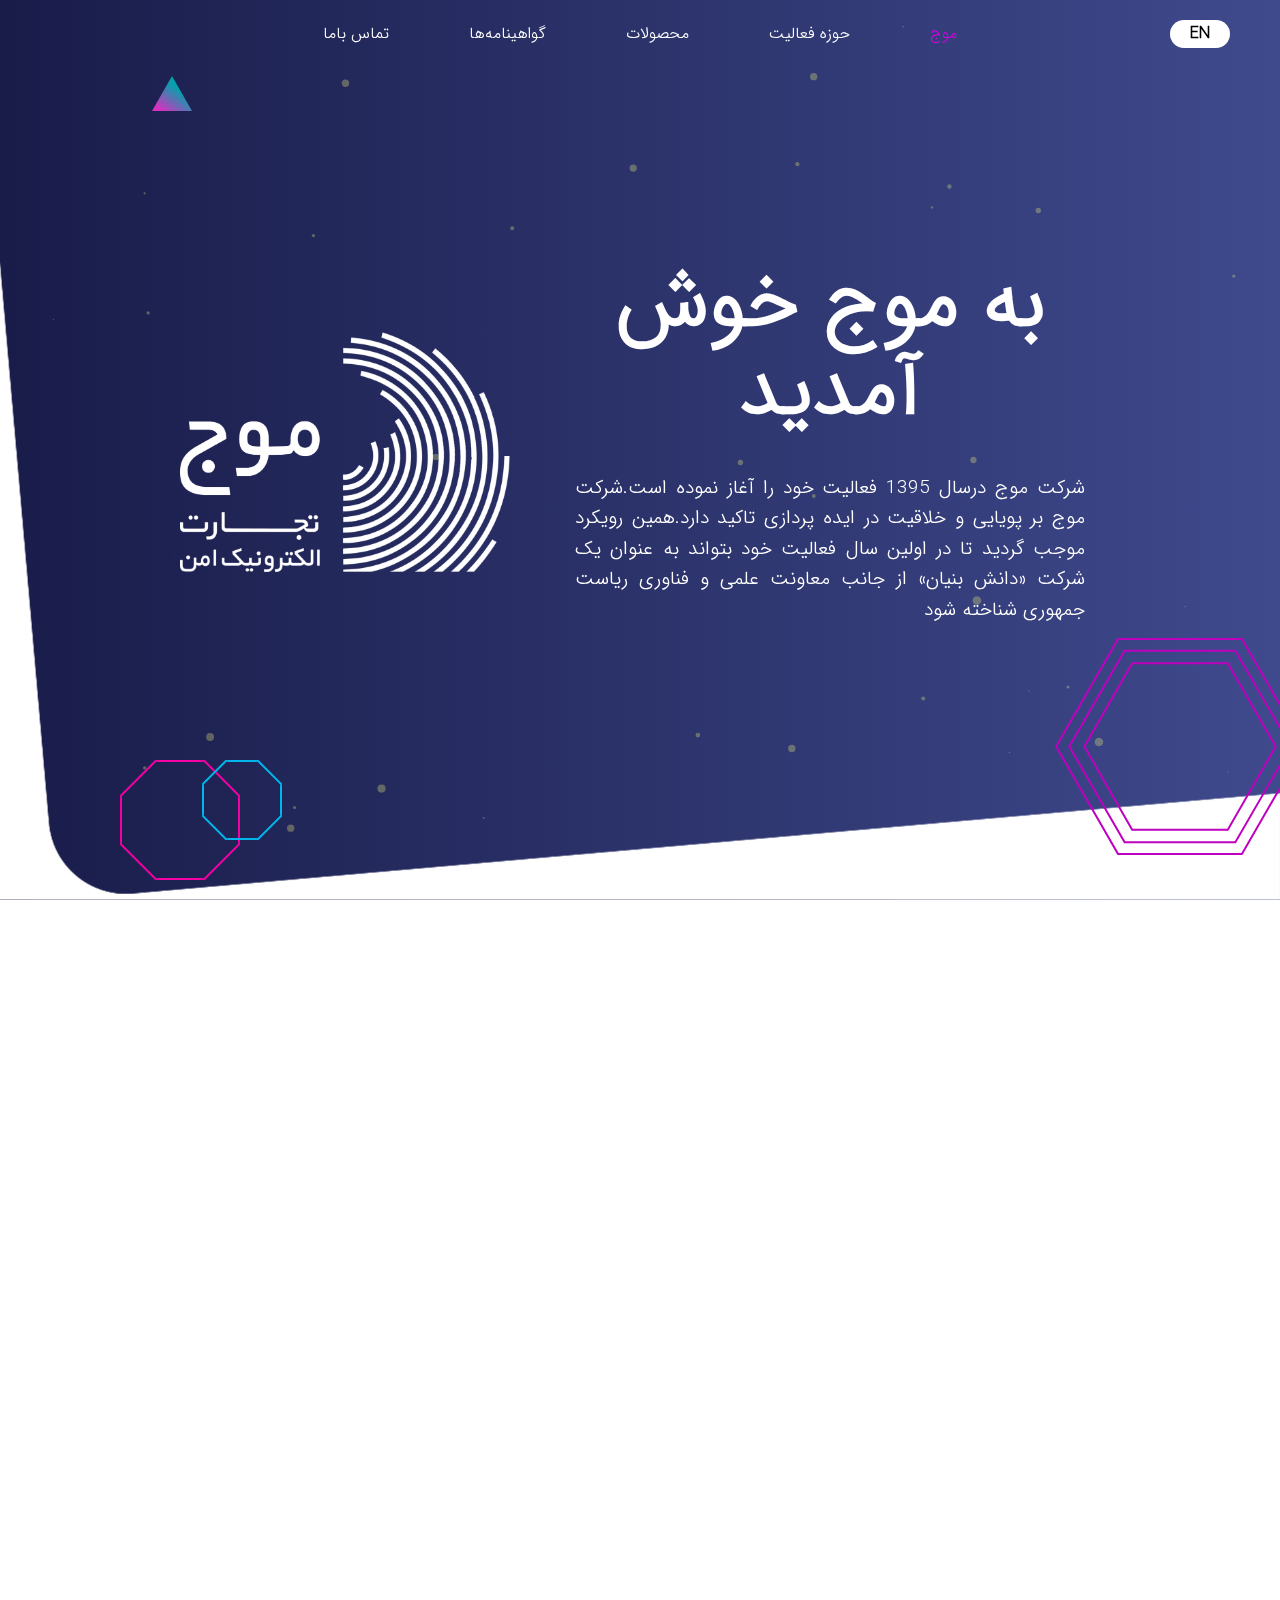
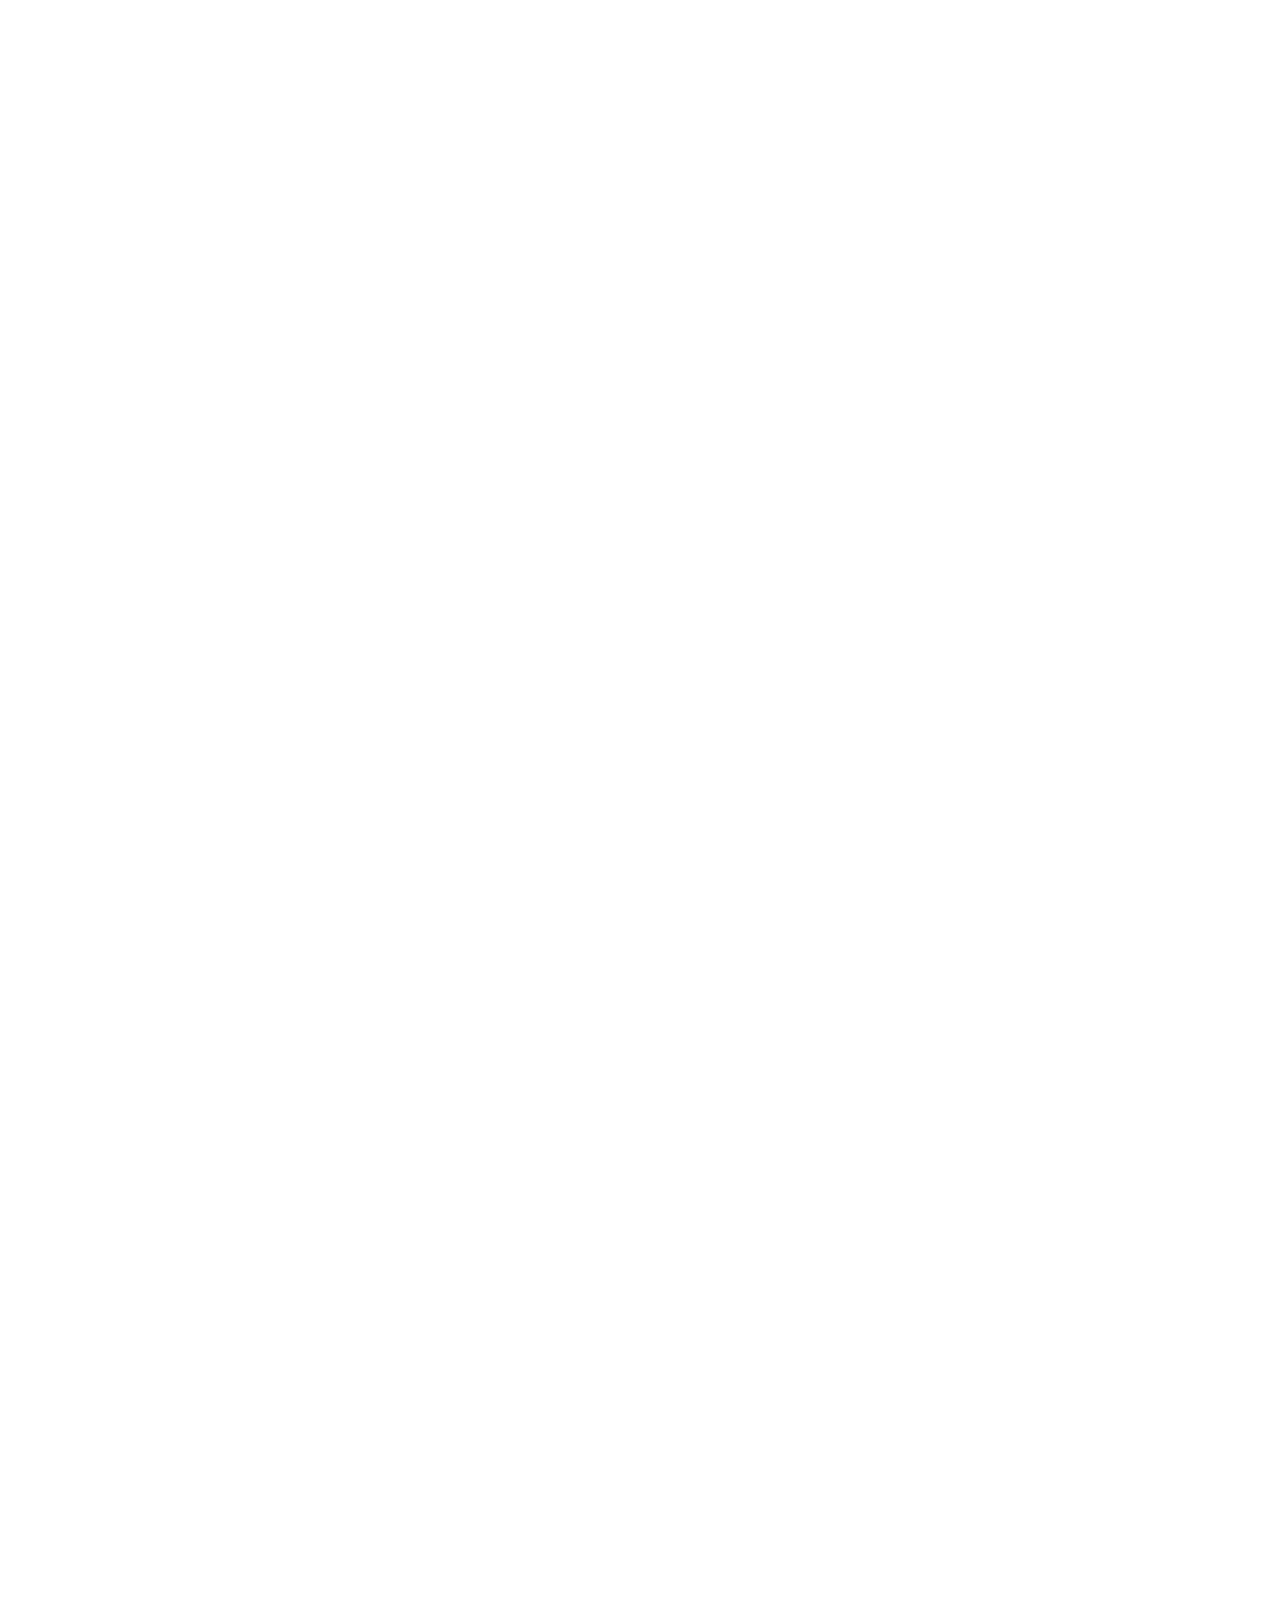
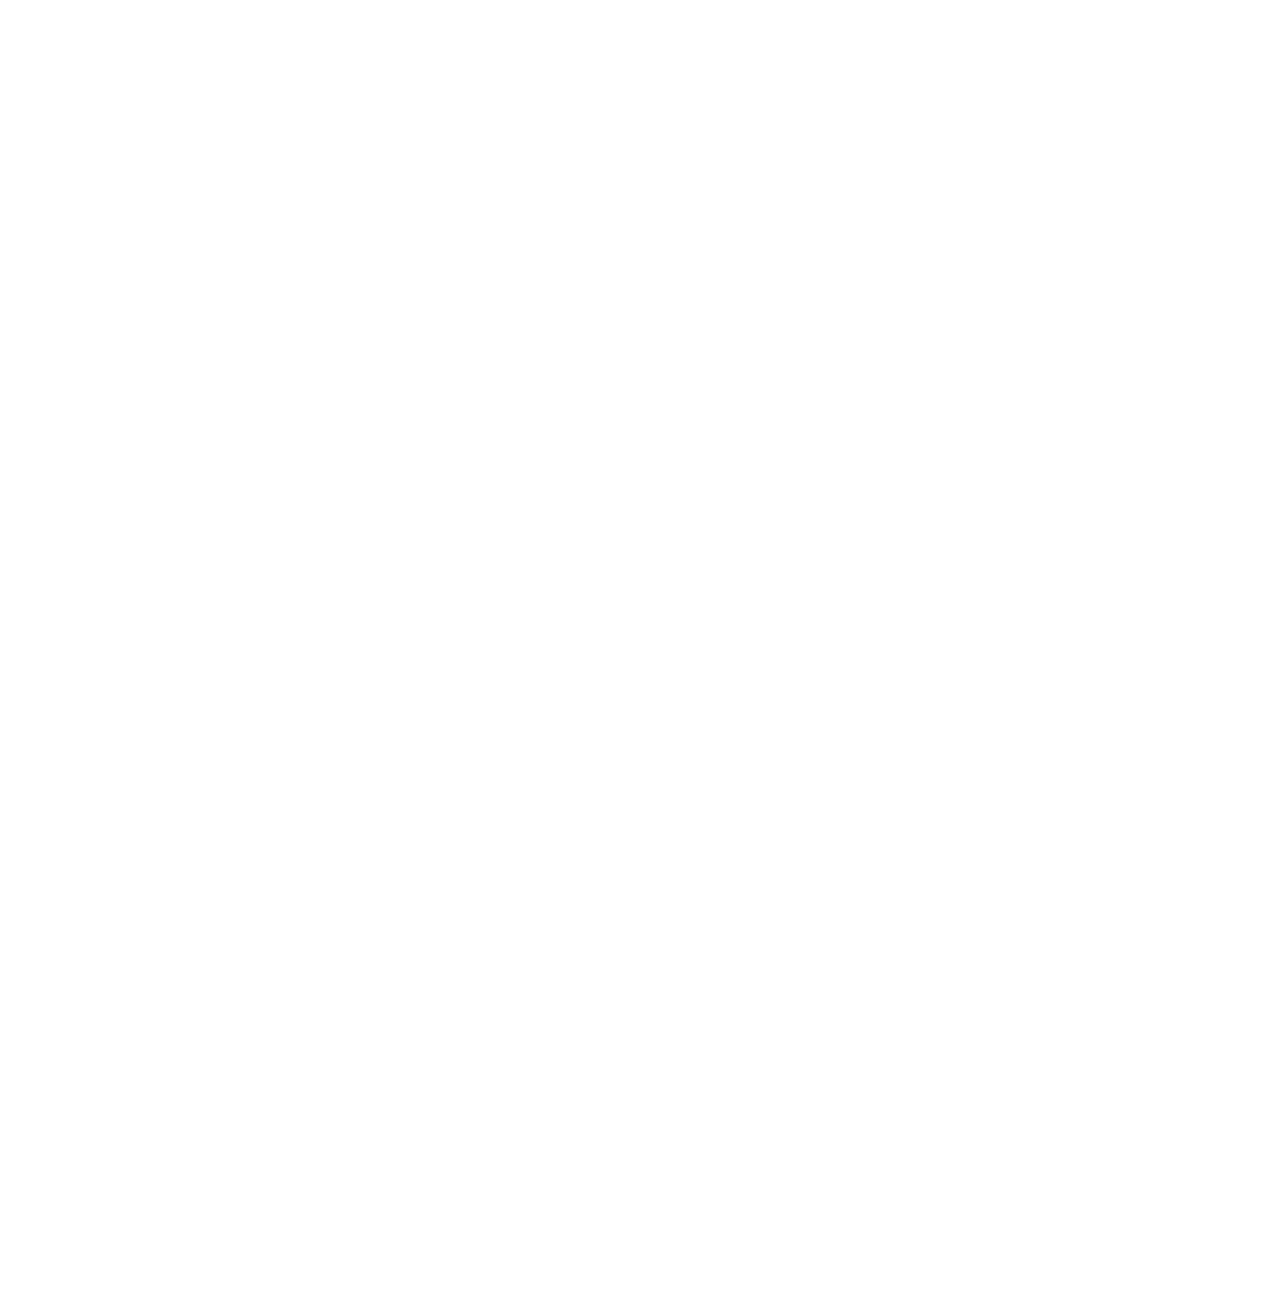
==== commit 16e0f88d: "add arrow slider" ====
--- a/index.html
+++ b/index.html
@@ -549,7 +549,7 @@
 
 
                     <div class="wrap-back-button">
-                        <button class="back-button">x</button>
+                        <button class="back-button"><img src="assets/img/close-button.svg" alt=""></button>
                     </div>
                 </div>
                 <div class="activities-gallery activities-gallery-motahari hidden">
@@ -602,7 +602,7 @@
                         </div>
                     </div>
                     <div class="wrap-back-button">
-                        <button class="back-button">x</button>
+                        <button class="back-button"><img src="assets/img/close-button.svg" alt=""></button>
                     </div>
                 </div>
                 <div class="background-activities">
@@ -665,10 +665,10 @@
                         </div>
                     </div>
                     <a class="carousel-control-next" href="#demo" data-slide="next">
-                        <span class="carousel-control-prev-icon"></span>
+                        <span class="carousel-control-slider-next-icon" ></span>
                     </a>
                     <a class="carousel-control-prev" href="#demo" data-slide="prev" >
-                        <span class="carousel-control-next-icon"></span>
+                        <span class="carousel-control-slider-prev-icon"><img src="assets/img/next.svg" alt=""></span>
                     </a>
                 </div>
             </div>
--- a/assets/css/style.css
+++ b/assets/css/style.css
@@ -15056,6 +15056,11 @@
   -moz-border-radius: 50%;
   border-radius: 50%;
 }
+.box-activities .wrap-activities .activities-property .wrap-back-button .back-button img {
+  width: 100%;
+  height: auto;
+  max-width: 15px;
+}
 .box-activities .wrap-activities .activities-property.hidden {
   display: none;
 }
@@ -15363,6 +15368,11 @@
   -moz-border-radius: 50%;
   border-radius: 50%;
 }
+.box-activities .wrap-activities .activities-gallery .wrap-back-button .back-button img {
+  width: 100%;
+  height: auto;
+  max-width: 15px;
+}
 .box-activities .wrap-activities .activities-gallery.hidden {
   display: none;
 }
@@ -15603,13 +15613,30 @@
 .box-slider .wrap-slider .carousel .carousel-inner .carousel-item .carousel-caption {
   bottom: 50px;
 }
-.box-slider .wrap-slider .carousel .carousel-inner .carousel-item-next:not(.carousel-item-left),
-.box-slider .wrap-slider .carousel .carousel-inner .active.carousel-item-right {
+.box-slider .wrap-slider .carousel .carousel-item-next:not(.carousel-item-left),
+.box-slider .wrap-slider .carousel .active.carousel-item-right {
   transform: translateX(-100%);
 }
-.box-slider .wrap-slider .carousel .carousel-inner .carousel-item-prev:not(.carousel-item-right),
-.box-slider .wrap-slider .carousel .carousel-inner .active.carousel-item-left {
+.box-slider .wrap-slider .carousel .carousel-item-prev:not(.carousel-item-right),
+.box-slider .wrap-slider .carousel .active.carousel-item-left {
   transform: translateX(100%);
+}
+.box-slider .wrap-slider .carousel .carousel-control-next .carousel-control-slider-next-icon {
+  display: inline-block;
+  width: 50px;
+  height: 50px;
+  background: transparent url("../img/next.svg") no-repeat center center;
+}
+.box-slider .wrap-slider .carousel .carousel-control-prev .carousel-control-slider-prev-icon {
+  display: inline-block;
+  width: 50px;
+  height: 50px;
+  background: transparent url("../img/next.svg") no-repeat center center;
+  -moz-transform: rotate(180deg);
+  -o-transform: rotate(180deg);
+  -ms-transform: rotate(180deg);
+  -webkit-transform: rotate(180deg);
+  transform: rotate(180deg);
 }
 
 .connection {
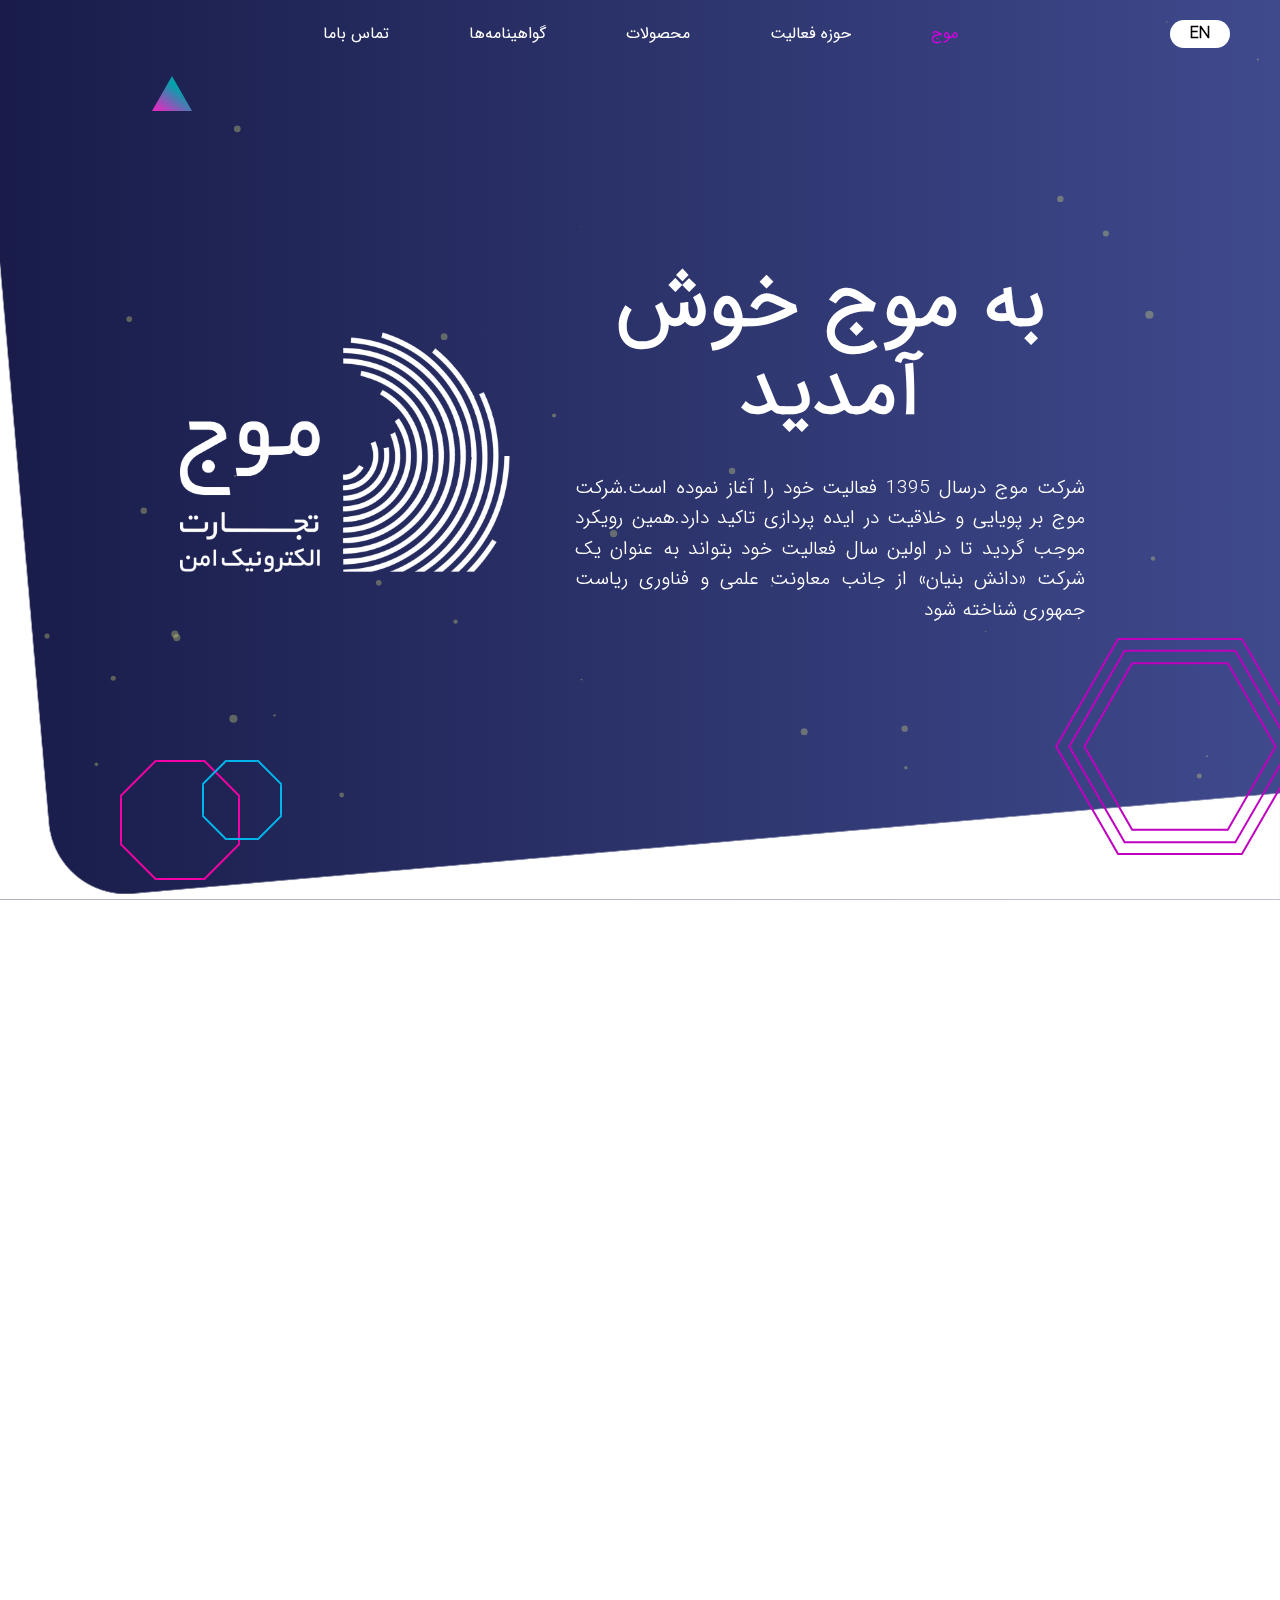
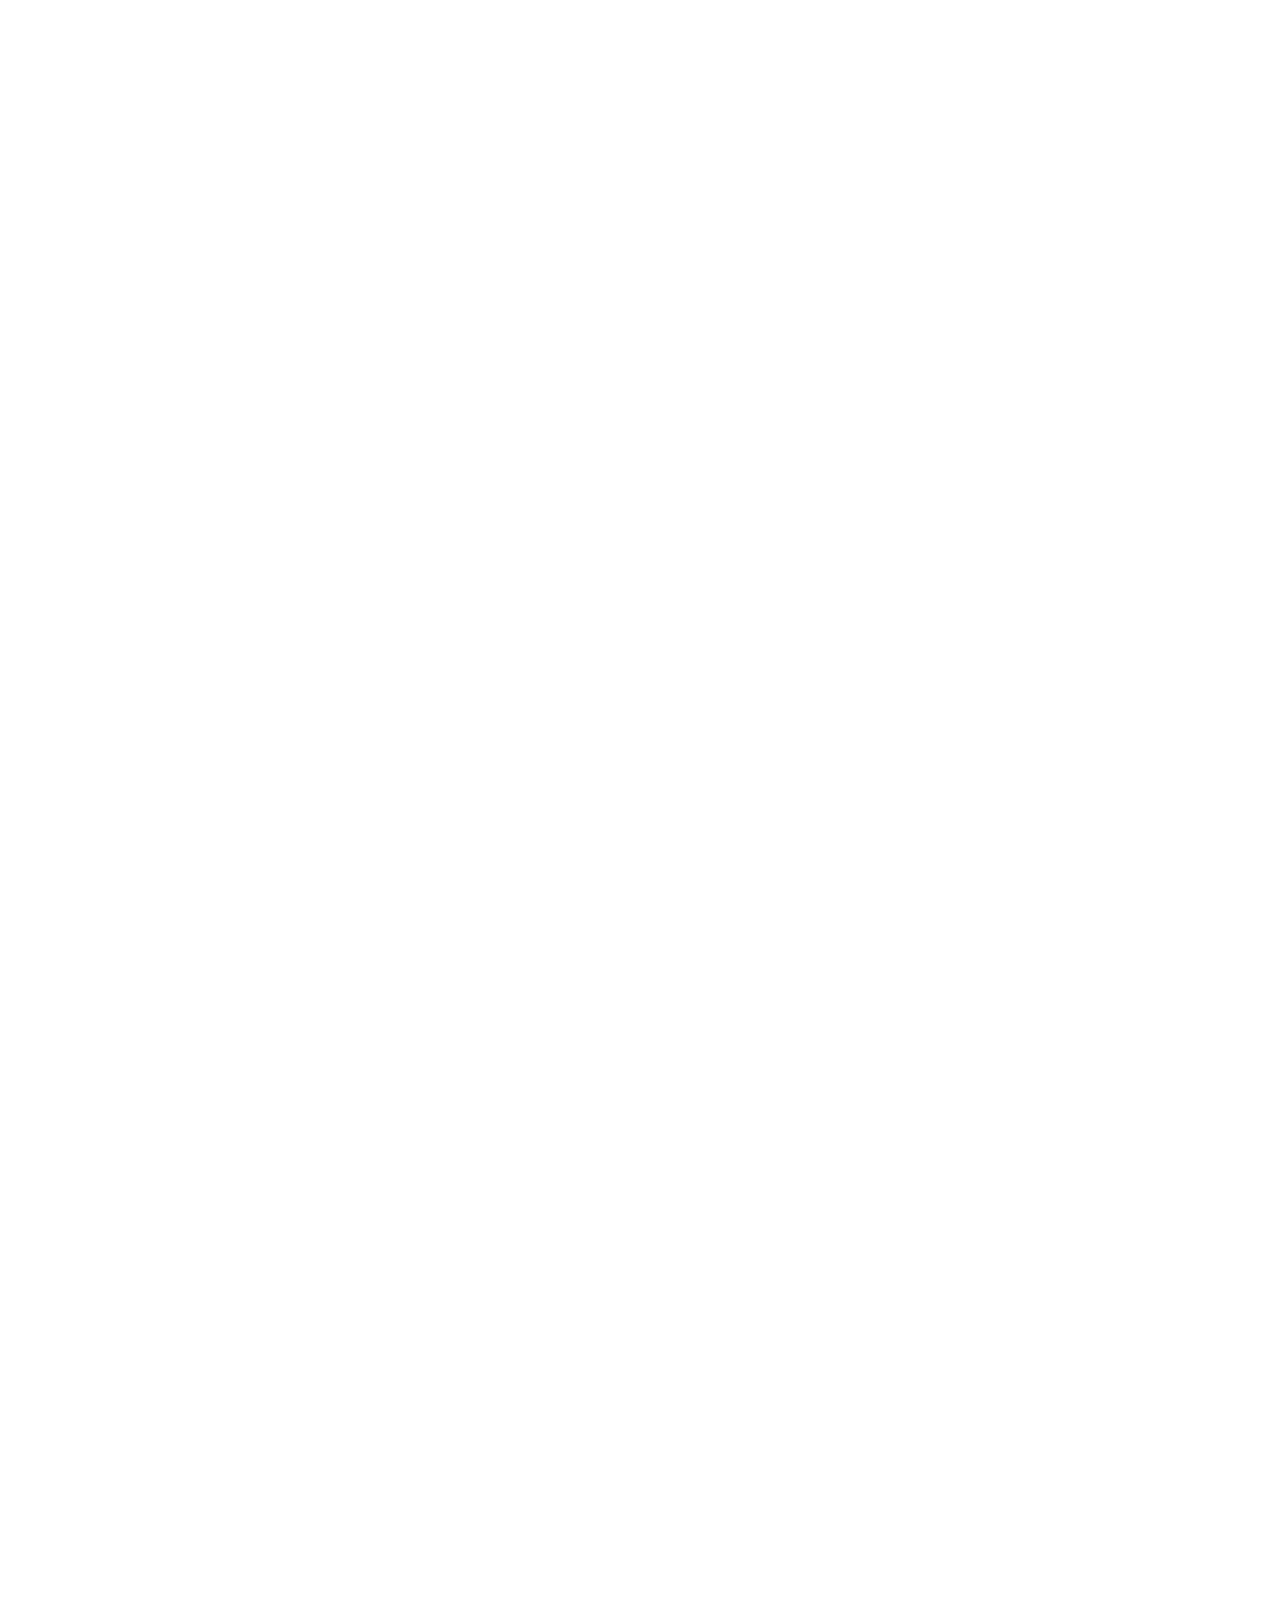
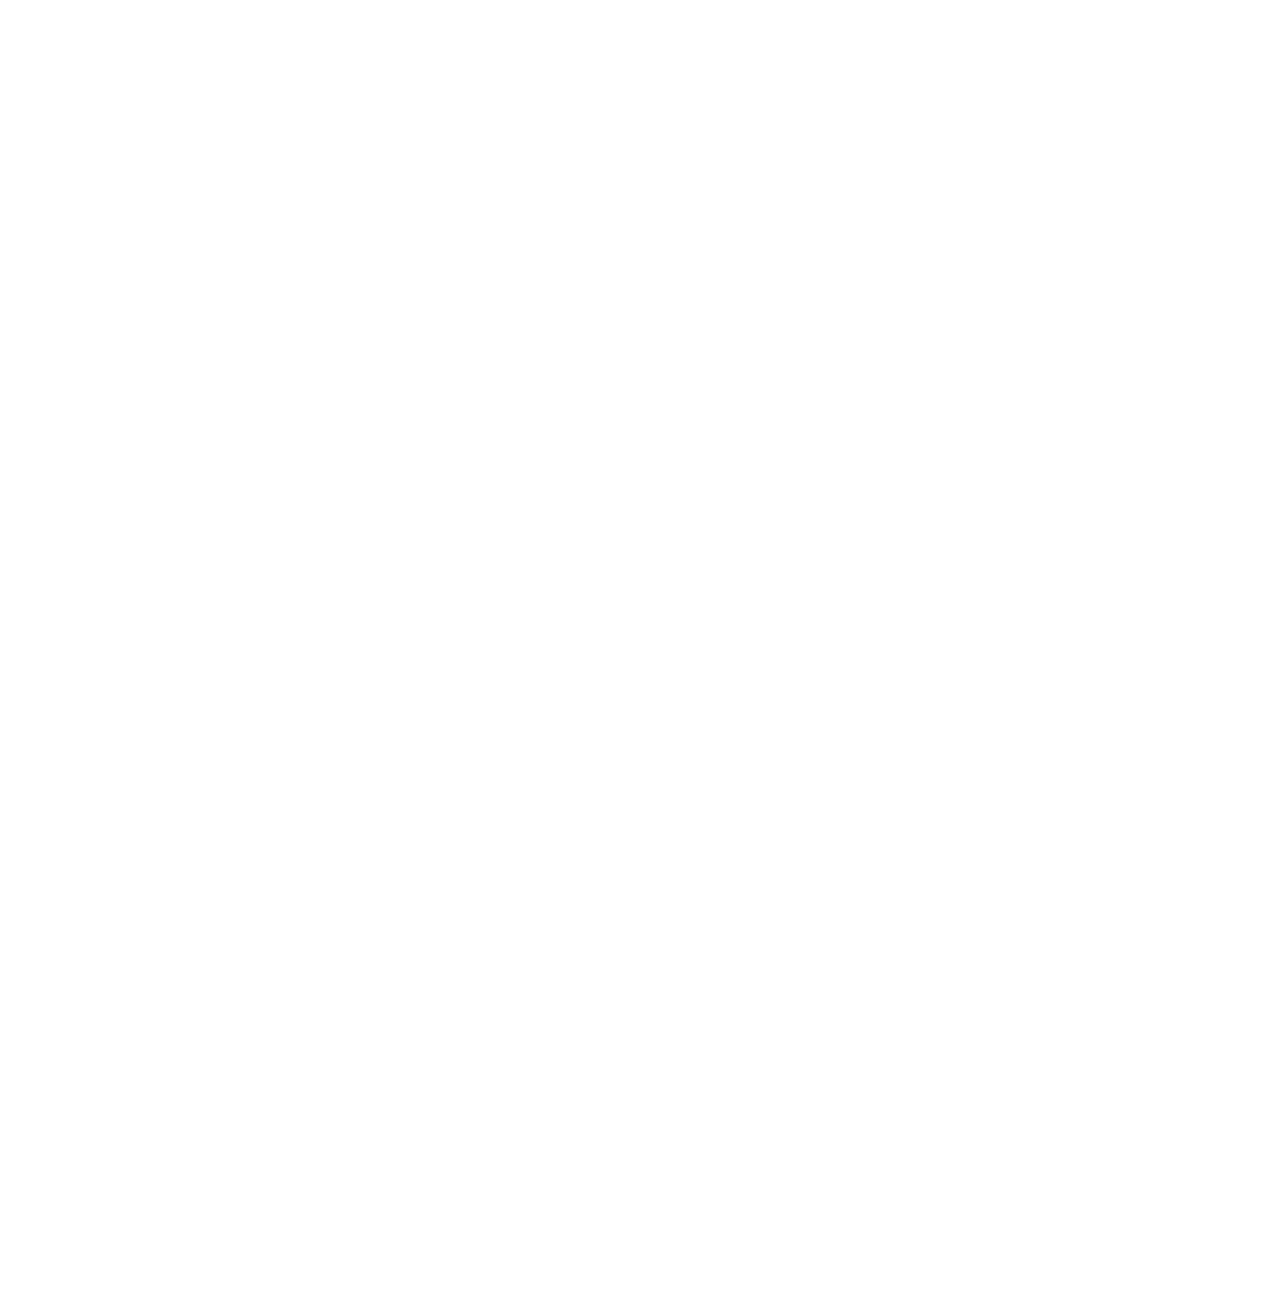
==== commit 4118e96b: "resolve height bug" ====
--- a/index.html
+++ b/index.html
@@ -123,10 +123,10 @@
                                         <div class="row d-flex justify-content-center align-items-center">
                                             <div class="col-12 col-md-6  order-1 order-md-0">
                                                 <div class="system-box-text fadeIn">
-                                                    <h2 class="system-title">سامانه های تحلیل و پردازش محتوا</h2>
-                                                    <p class="system-explain">بازشناسی چهره افراد</p>
+                                                    <h2 class="system-title">تحلیل داده و هوش مصنوعی</h2>
+                                                    <p class="system-explain">بررسی کوتاه مدت</p>
                                                     <p class="system-explain">تشخیص جنسیت از روی چهره افراد</p>
-                                                    <p class="system-explain">بازشناسی اشیا در تصاویر و ویدیو</p>
+                                                    <p class="system-explain">تشخیص و نگهداری از انتخاب های اولیه</p>
                                                     <p class="system-explain">ردگیری افراد و اشیا در ویدیو</p>
                                                     <p class="system-explain">قابلیت تحلیل ویدیو به صورت آنلاین و
                                                         آفلاین</p>
@@ -140,7 +140,7 @@
                                             </div>
                                             <div class="col-12 col-md-6  order-0 order-md-1">
                                                 <div class="box-circle">
-                                                    <div class="circle-image system_1">
+                                                    <div class="circle-image system_1" style="border-top: 4px dashed #a003f1;">
                                                         <img src="assets/img/system4.png" alt="" class="flipInY">
                                                         <div data-target="#carouselExampleCaptions" data-slide-to="0"
                                                              class="system-btn system_1 active"><img
@@ -165,20 +165,24 @@
                                         <div class="row d-flex justify-content-center align-items-center">
                                             <div class="col-12 col-md-6  order-1 order-md-0">
                                                 <div class="system-box-text fadeIn">
-                                                    <h2 class="system-title">سامانه های موبایلی</h2>
-                                                    <p class="system-explain">بازشناسی موبایل افراد</p>
-                                                    <p class="system-explain">لوکیشن موبایل</p>
-                                                    <p class="system-explain">بازشناسی تصاویر در موبایل</p>
-                                                    <p class="system-explain">ردگیری افراد و اشیا در موبایل</p>
-                                                    <p class="system-explain">قابلیت هک</p>
-                                                    <p class="system-explain">تشخیص حالت موبایل</p>
-                                                    <p class="system-explain">تشخیص دهنده نوع موبایل</p>
+                                                    <h2 class="system-title">تحلیل داده و هوش مصنوعی</h2>
+                                                    <p class="system-explain">بررسی کوتاه مدت</p>
+                                                    <p class="system-explain">تشخیص جنسیت از روی چهره افراد</p>
+                                                    <p class="system-explain">تشخیص و نگهداری از انتخاب های اولیه</p>
+                                                    <p class="system-explain">ردگیری افراد و اشیا در ویدیو</p>
+                                                    <p class="system-explain">قابلیت تحلیل ویدیو به صورت آنلاین و
+                                                        آفلاین</p>
+                                                    <p class="system-explain">تشخیص حالت احساس از روی چهره افراد</p>
+                                                    <p class="system-explain">تشخیص دهنده کلمات غیر مفهومی</p>
+                                                    <p class="system-explain">تشخیص کسره اضافه</p>
+                                                    <p class="system-explain">برچسب زن اجزای کلام</p>
+                                                    <p class="system-explain">استخراج عبارات اسمی</p>
 
                                                 </div>
                                             </div>
                                             <div class="col-12 col-md-6  order-0 order-md-1">
                                                 <div class="box-circle">
-                                                    <div class="circle-image system_2">
+                                                    <div class="circle-image system_2" style=" border-right: 4px dashed #a003f1;">
                                                         <img src="assets/img/system2.png" alt="" class="flipInX">
                                                         <div data-target="#carouselExampleCaptions" data-slide-to="0"
                                                              class="system-btn system_1"><img
@@ -203,23 +207,24 @@
                                         <div class="row d-flex justify-content-center align-items-center">
                                             <div class="col-12 col-md-6  order-1 order-md-0">
                                                 <div class="system-box-text fadeIn">
-                                                    <h2 class="system-title">پکیج های شرکت</h2>
-                                                    <p class="system-explain">بازشناسی شرکت</p>
-                                                    <p class="system-explain">تشخیص شرکتد</p>
-                                                    <p class="system-explain">بازشناسی شرکت در تصاویر و ویدیو</p>
-                                                    <p class="system-explain">ردگیری شرکت در اشیا در ویدیو</p>
-                                                    <p class="system-explain">قابلیت تحلیل ویدیوشرکت در</p>
-                                                    <p class="system-explain">تشخیص حالت شرکت دراز روی چهره افراد</p>
-                                                    <p class="system-explain">تشخیص دهنده شرکت درغیر مفهومی</p>
-                                                    <p class="system-explain">تشخیص شرکت در اضافه</p>
-                                                    <p class="system-explain">برچسب شرکت در اجزای کلام</p>
-                                                    <p class="system-explain">استخراج عشرکت در اسمی</p>
+                                                    <h2 class="system-title">تحلیل داده و هوش مصنوعی</h2>
+                                                    <p class="system-explain">بررسی کوتاه مدت</p>
+                                                    <p class="system-explain">تشخیص جنسیت از روی چهره افراد</p>
+                                                    <p class="system-explain">تشخیص و نگهداری از انتخاب های اولیه</p>
+                                                    <p class="system-explain">ردگیری افراد و اشیا در ویدیو</p>
+                                                    <p class="system-explain">قابلیت تحلیل ویدیو به صورت آنلاین و
+                                                        آفلاین</p>
+                                                    <p class="system-explain">تشخیص حالت احساس از روی چهره افراد</p>
+                                                    <p class="system-explain">تشخیص دهنده کلمات غیر مفهومی</p>
+                                                    <p class="system-explain">تشخیص کسره اضافه</p>
+                                                    <p class="system-explain">برچسب زن اجزای کلام</p>
+                                                    <p class="system-explain">استخراج عبارات اسمی</p>
 
                                                 </div>
                                             </div>
                                             <div class="col-12 col-md-6  order-0 order-md-1">
                                                 <div class="box-circle">
-                                                    <div class="circle-image system_3">
+                                                    <div class="circle-image system_3" style=" border-bottom: 4px dashed #a003f1;">
                                                         <img src="assets/img/system4.png" alt="" class="flipInY">
                                                         <div data-target="#carouselExampleCaptions" data-slide-to="0"
                                                              class="system-btn system_1"><img
@@ -244,7 +249,7 @@
                                         <div class="row d-flex justify-content-center align-items-center">
                                             <div class="col-12 col-md-6  order-1 order-md-0">
                                                 <div class="system-box-text fadeIn">
-                                                    <h2 class="system-title">نگهدارنده های انتخابی</h2>
+                                                    <h2 class="system-title">تحلیل داده و هوش مصنوعی</h2>
                                                     <p class="system-explain">بررسی کوتاه مدت</p>
                                                     <p class="system-explain">تشخیص جنسیت از روی چهره افراد</p>
                                                     <p class="system-explain">تشخیص و نگهداری از انتخاب های اولیه</p>
@@ -261,7 +266,7 @@
                                             </div>
                                             <div class="col-12 col-md-6  order-0 order-md-1">
                                                 <div class="box-circle">
-                                                    <div class="circle-image system_4">
+                                                    <div class="circle-image system_4" style="  border-left: 4px dashed #a003f1;">
                                                         <img src="assets/img/system4.png" alt="" class="flipInX">
                                                         <div data-target="#carouselExampleCaptions" data-slide-to="0"
                                                              class="system-btn system_1"><img
@@ -313,36 +318,39 @@
                 <div class="activities-app">
                     <div class="activities-slider-first">
                         <div id="carouselactivities" class="carousel slide carousel-fade" data-ride="carousel">
-
                             <div class="carousel-inner">
                                 <div class="carousel-item active">
-                                    <div class="activities-item">
+                                    <div class="activities-item p-3 p-md-0">
                                         <div class="row d-flex justify-content-center align-items-center">
                                             <div class="col-md-5">
-                                                <div class="box-image-item">
-                                                    <!--  <div class="image-item-background">
-                                                          <img src="assets/img/eslimi.svg" alt="">
-                                                      </div>-->
-                                                    <div class="image-item fadeIn">
-                                                        <img src="assets/img/Galaxy-motahari-1.png" alt="">
-                                                    </div>
-                                                </div>
-
-
+                                                <div class="box-image-item d-none d-md-block">
+
+                                                    <div class="image-item motahari fadeIn" >
+                                                        <img src="assets/img/motahari/Galaxy-motahari-1.png" alt="">
+                                                    </div>
+                                                    <div class="cafe-bazar fadeInUp"><a href="#"><span class="pl-2">دریافت از</span><img src="assets/img/bazaar-logo-and-logotype.png" alt=""></a></div>
+                                                </div>
                                             </div>
                                             <div class="col-md-7">
                                                 <div class="row">
                                                     <div class="col-12">
                                                         <div class="image-app fadeInDown">
                                                             <div class="side-image-app">
-                                                                <img src="assets/img/motahari-chehre.png" alt="">
+                                                                <img src="assets/img/motahari/motahari-chehre.png" alt="">
                                                             </div>
 
                                                         </div>
+
 
                                                     </div>
                                                     <div class="col-12">
                                                         <h5 class="title fadeInUp">اپلیکیشن استاد مطهری</h5>
+                                                        <div class="box-image-item d-block d-md-none">
+                                                            <div class="image-item motahari fadeIn ">
+                                                                <img src="assets/img/motahari/Galaxy-motahari-1.png" alt="">
+                                                            </div>
+                                                            <div class="cafe-bazar fadeInUp"><a href="#">دریافت از<img src="assets/img/bazaar-logo-and-logotype.png" alt=""></a></div>
+                                                        </div>
                                                         <p class="caption fadeInUp"> اپلیکیشن جامع "استاد مطهری" به همت بنیاد حفظ
                                                             و نشر آثار شهید علامه استاد مرتضی مطهری و توسط شرکت افق گستر
                                                             مبین شریف به شماره ثبت 489510
@@ -372,28 +380,41 @@
 
                                     </div>
                                 </div>
-                                <div class="carousel-item">
-                                    <div class="activities-item">
+                                <div class="carousel-item ">
+                                    <div class="activities-item p-3 p-md-0">
                                         <div class="row d-flex justify-content-center align-items-center">
                                             <div class="col-md-5">
-                                                <div class="image-item">
-                                                    <img src="assets/img/system4.png" alt="">
-                                                </div>
+                                                <div class="box-image-item d-none d-md-block">
+                                                    <!--  <div class="image-item-background">
+                                                          <img src="assets/img/eslimi.svg" alt="">
+                                                      </div>-->
+                                                    <div class="image-item hap fadeIn">
+                                                        <img src="assets/img/hap/درخواست%20سفر.png" alt="">
+                                                    </div>
+                                                </div>
+
 
                                             </div>
                                             <div class="col-md-7">
                                                 <div class="row">
                                                     <div class="col-12">
-                                                        <div class="image-app">
+                                                        <div class="image-app fadeInDown">
                                                             <div class="side-image-app">
-                                                                <img src="assets/img/system4.png" alt="">
+                                                                <img src="assets/img/hap/لوگو%20هپ%20نهایی.jpg" alt="">
                                                             </div>
-                                                        </div>
+
+                                                        </div>
+
 
                                                     </div>
                                                     <div class="col-12">
-                                                        <h5 class="title">اپلیکیشن استاد مطهری</h5>
-                                                        <p class="caption"> اپلیکیشن جامع "استاد مطهری" به همت بنیاد حفظ
+                                                        <h5 class="title fadeInUp">اپلیکیشن هپ</h5>
+                                                        <div class="box-image-item">
+                                                            <div class="image-item hap fadeIn d-block d-md-none">
+                                                                <img src="assets/img/hap/درخواست%20سفر.png" alt="">
+                                                            </div>
+                                                        </div>
+                                                        <p class="caption fadeInUp"> اپلیکیشن جامع "استاد مطهری" به همت بنیاد حفظ
                                                             و نشر آثار شهید علامه استاد مرتضی مطهری و توسط شرکت افق گستر
                                                             مبین شریف به شماره ثبت 489510
                                                             طراحی و پیاده سازی گردیده است.
@@ -404,9 +425,15 @@
                                                             کتابخوانی و دوره های آموزشی می باشد.
 
                                                         </p>
-                                                        <div class="activities-buttons">
-                                                            <button class="activities-btn">ویژگی ها</button>
-                                                            <button class="activities-btn">گالری</button>
+                                                        <div class="activities-buttons fadeInUp">
+                                                            <button class="activities-btn property_btn"
+                                                                    data-name="hap">
+                                                                ویژگی ها
+                                                            </button>
+                                                            <button class="activities-btn gallery_btn"
+                                                                    data-name="hap">
+                                                                گالری
+                                                            </button>
                                                         </div>
                                                     </div>
                                                 </div>
@@ -416,41 +443,50 @@
 
                                     </div>
                                 </div>
-                                <div class="carousel-item">
-                                    <div class="activities-item">
+                                <div class="carousel-item ">
+                                    <div class="activities-item p-3 p-md-0">
                                         <div class="row d-flex justify-content-center align-items-center">
                                             <div class="col-md-5">
-                                                <div class="image-item">
-                                                    <img src="assets/img/system4.png" alt="">
-                                                </div>
+                                                <div class="box-image-item d-none d-md-block">
+                                                    <div class="image-item rezvan fadeIn">
+                                                        <img src="assets/img/rezvan/صفحه%20اصلی.png" alt="">
+                                                    </div>
+                                                </div>
+
 
                                             </div>
                                             <div class="col-md-7">
                                                 <div class="row">
                                                     <div class="col-12">
-                                                        <div class="image-app">
+                                                        <div class="image-app fadeInDown">
                                                             <div class="side-image-app">
-                                                                <img src="assets/img/system4.png" alt="">
+                                                                <img src="assets/img/rezvan/logo-rezvan.jpg" alt="">
                                                             </div>
-                                                        </div>
+
+                                                        </div>
+
 
                                                     </div>
                                                     <div class="col-12">
-                                                        <h5 class="title">اپلیکیشن استاد مطهری</h5>
-                                                        <p class="caption"> اپلیکیشن جامع "استاد مطهری" به همت بنیاد حفظ
-                                                            و نشر آثار شهید علامه استاد مرتضی مطهری و توسط شرکت افق گستر
-                                                            مبین شریف به شماره ثبت 489510
-                                                            طراحی و پیاده سازی گردیده است.
-                                                            این اپلیکیشن جامع ترین سامانه دسترسی به کلیه آثار استاد،
-                                                            کتاب های صوتی
-                                                            تولید شده و گنجینه کامل سخنرانی های ایشان، مسابقات
-                                                            کتابخوانی، دوره های
-                                                            کتابخوانی و دوره های آموزشی می باشد.
+                                                        <h5 class="title fadeInUp">اپلیکیشن رضوان</h5>
+                                                        <div class="box-image-item">
+                                                            <div class="image-item rezvan fadeIn d-block d-md-none">
+                                                                <img src="assets/img/hap/درخواست%20سفر.png" alt="">
+                                                            </div>
+                                                        </div>
+                                                        <p class="caption fadeInUp">
+                                                            رضوان یک برنامه کاربردی برای زائرین و دوست داران امام رضا (ع) است. در برنامه رضوان خدمات متنوعی برای زائران و هم چنین خادمان اما رضا (ع) در نظر گرفته شده است. این پروژه در کم تر از سه ماه پس از رونمایی، بیش از 600 هزار رجیستر داشته است و در کافه بازار نیز امتیاز 4.5 از 5 را به خود اختصاص داده است.
 
                                                         </p>
-                                                        <div class="activities-buttons">
-                                                            <button class="activities-btn">ویژگی ها</button>
-                                                            <button class="activities-btn">گالری</button>
+                                                        <div class="activities-buttons fadeInUp">
+                                                            <button class="activities-btn property_btn"
+                                                                    data-name="rezvan">
+                                                                ویژگی ها
+                                                            </button>
+                                                            <button class="activities-btn gallery_btn"
+                                                                    data-name="rezvan">
+                                                                گالری
+                                                            </button>
                                                         </div>
                                                     </div>
                                                 </div>
@@ -460,24 +496,405 @@
 
                                     </div>
                                 </div>
-                            </div>
-
-                            <ul class="carousel-indicators">
+                                <div class="carousel-item ">
+                                    <div class="activities-item p-3 p-md-0">
+                                        <div class="row d-flex justify-content-center align-items-center">
+                                            <div class="col-md-5">
+                                                <div class="box-image-item d-none d-md-block">
+                                                    <div class="image-item aio fadeIn">
+                                                        <img src="assets/img/aio/صفحه%20اصلی.png" alt="">
+                                                    </div>
+                                                </div>
+
+
+                                            </div>
+                                            <div class="col-md-7">
+                                                <div class="row">
+                                                    <div class="col-12">
+                                                        <div class="image-app fadeInDown">
+                                                            <div class="side-image-app">
+                                                                <img src="assets/img/aio/aio.jpg" alt="">
+                                                            </div>
+
+                                                        </div>
+
+
+                                                    </div>
+                                                    <div class="col-12">
+                                                        <h5 class="title fadeInUp">اپلیکیشن آیو</h5>
+                                                        <div class="box-image-item">
+                                                            <div class="image-item aio fadeIn d-block d-md-none">
+                                                                <img src="assets/img/aio/صفحه%20اصلی.png" alt="">
+                                                            </div>
+                                                        </div>
+                                                        <p class="caption fadeInUp">
+                                                            آیو یک سرویس تعاملی است که برای اولین بار در ایران برای کاربران خود حق انتخاب ایجاد کرده است. با استفاده از آیو شما قادر خواهید بود به محتوای دلخواه خود (ویدئو، صوت، بازی و سرگرمی، خدمات ارزش افزوده و ...) در هر زمان و هر جا که می‌خواهید دسترسی داشته باشید.
+
+                                                        </p>
+                                                        <div class="activities-buttons fadeInUp">
+                                                            <button class="activities-btn property_btn"
+                                                                    data-name="aio">
+                                                                ویژگی ها
+                                                            </button>
+                                                            <button class="activities-btn gallery_btn"
+                                                                    data-name="aio">
+                                                                گالری
+                                                            </button>
+                                                        </div>
+                                                    </div>
+                                                </div>
+                                            </div>
+
+                                        </div>
+
+                                    </div>
+                                </div>
+                                <div class="carousel-item ">
+                                    <div class="activities-item p-3 p-md-0">
+                                        <div class="row d-flex justify-content-center align-items-center">
+                                            <div class="col-md-5">
+                                                <div class="box-image-item d-none d-md-block">
+                                                    <div class="image-item wall fadeIn">
+                                                        <img src="assets/img/wall360/صفحه%20املاک.png" alt="">
+                                                    </div>
+                                                </div>
+
+
+                                            </div>
+                                            <div class="col-md-7">
+                                                <div class="row">
+                                                    <div class="col-12">
+                                                        <div class="image-app fadeInDown">
+                                                            <div class="side-image-app">
+                                                                <img src="assets/img/wall360/logo-wall360.jpg" alt="">
+                                                            </div>
+
+                                                        </div>
+
+
+                                                    </div>
+                                                    <div class="col-12">
+                                                        <h5 class="title fadeInUp">اپلیکیشن دیوار ۳۶۰</h5>
+                                                        <div class="box-image-item">
+                                                            <div class="image-item wall fadeIn d-block d-md-none">
+                                                                <img src="assets/img/wall360/صفحه%20املاک.png" alt="">
+                                                            </div>
+                                                        </div>
+                                                        <p class="caption fadeInUp">
+                                                            دیوار 360 این امکان را به شما می دهد که در منزل یا محل کار خود بتوانید، جزئیات فضای مورد نظر خود را به صورت سه بعدی مشاهده کنید و راه بروید.این برنامه در بستر های وب سایت،اندروید و آی او اس، تمایل دارد بنا های تاریخی و ارزشمند کشور رابه علاقه مندان میراث فرهنگی در ایران و سایر کشورها معرفی کند.
+                                                        </p>
+                                                        <div class="activities-buttons fadeInUp">
+                                                            <button class="activities-btn property_btn"
+                                                                    data-name="wall">
+                                                                ویژگی ها
+                                                            </button>
+                                                            <button class="activities-btn gallery_btn"
+                                                                    data-name="wall">
+                                                                گالری
+                                                            </button>
+                                                        </div>
+                                                    </div>
+                                                </div>
+                                            </div>
+
+                                        </div>
+
+                                    </div>
+                                </div>
+                                <div class="carousel-item ">
+                                    <div class="activities-item p-3 p-md-0">
+                                        <div class="row d-flex justify-content-center align-items-center">
+                                            <div class="col-md-5">
+                                                <div class="box-image-item d-none d-md-block">
+                                                    <div class="image-item toodid fadeIn">
+                                                        <img src="assets/img/toodid/صفحه%20اصلی.png" alt="">
+                                                    </div>
+                                                </div>
+
+
+                                            </div>
+                                            <div class="col-md-7">
+                                                <div class="row">
+                                                    <div class="col-12">
+                                                        <div class="image-app fadeInDown">
+                                                            <div class="side-image-app">
+                                                                <img src="assets/img/toodid/toodid_FA.jpg" alt="">
+                                                            </div>
+
+                                                        </div>
+
+
+                                                    </div>
+                                                    <div class="col-12">
+                                                        <h5 class="title fadeInUp">اپلیکیشن تودید</h5>
+                                                        <div class="box-image-item">
+                                                            <div class="image-item toodid fadeIn d-block d-md-none">
+                                                                <img src="assets/img/toodid/صفحه%20اصلی.png" alt="">
+                                                            </div>
+                                                        </div>
+                                                        <p class="caption fadeInUp">
+                                                            تودید یک اپلیکیشن در حوزه مد و سبک زندگی می باشد. در این اپلیکیشن انواع محتوای متنی، صوتی و تصویری به کاربران نمایش داده می شود. این اپلیکیشن جزو اپلیکیشن های ارزش افزوده همراه اول محسوب می شود.
+                                                        </p>
+                                                        <div class="activities-buttons fadeInUp">
+                                                            <button class="activities-btn property_btn"
+                                                                    data-name="toodid">
+                                                                ویژگی ها
+                                                            </button>
+                                                            <button class="activities-btn gallery_btn"
+                                                                    data-name="toodid">
+                                                                گالری
+                                                            </button>
+                                                        </div>
+                                                    </div>
+                                                </div>
+                                            </div>
+
+                                        </div>
+
+                                    </div>
+                                </div>
+                                <div class="carousel-item ">
+                                    <div class="activities-item p-3 p-md-0">
+                                        <div class="row d-flex justify-content-center align-items-center">
+                                            <div class="col-md-5">
+                                                <div class="box-image-item d-none d-md-block">
+                                                    <div class="image-item wall fadeIn">
+                                                        <img src="assets/img/wall360/صفحه%20املاک.png" alt="">
+                                                    </div>
+                                                </div>
+
+
+                                            </div>
+                                            <div class="col-md-7">
+                                                <div class="row">
+                                                    <div class="col-12">
+                                                        <div class="image-app fadeInDown">
+                                                            <div class="side-image-app">
+                                                                <img src="assets/img/toop360/توپ%20360.jpg" alt="">
+                                                            </div>
+
+                                                        </div>
+
+
+                                                    </div>
+                                                    <div class="col-12">
+                                                        <h5 class="title fadeInUp">اپلیکیشن توپ ۳۶۰</h5>
+                                                        <div class="box-image-item">
+                                                            <div class="image-item wall fadeIn d-block d-md-none">
+                                                                <img src="assets/img/wall360/صفحه%20املاک.png" alt="">
+                                                            </div>
+                                                        </div>
+                                                        <p class="caption fadeInUp">
+                                                            توپ 360 اولین اپلیکیشن پخش ویدئوهای واقعیت مجازی و 360 درجه در ایران میباشد. با ویدئوهای واقعیت مجازی میتوانید خودتان را در دل رویدادهای ورزشی حس کنید و زوایای دلخواه خود را برای مشاهده انتخاب نمایید. هم چنین از طریق اپلیکیشن توپ 360 میتوانید به آرشیوی از رویدادهای مهم ورزشی  دنیا دسترسی پیدا کنید.
+                                                        </p>
+                                                        <div class="activities-buttons fadeInUp">
+                                                            <button class="activities-btn property_btn"
+                                                                    data-name="toop">
+                                                                ویژگی ها
+                                                            </button>
+                                                            <button class="activities-btn gallery_btn"
+                                                                    data-name="toop">
+                                                                گالری
+                                                            </button>
+                                                        </div>
+                                                    </div>
+                                                </div>
+                                            </div>
+
+                                        </div>
+
+                                    </div>
+                                </div>
+                                <div class="carousel-item ">
+                                    <div class="activities-item p-3 p-md-0">
+                                        <div class="row d-flex justify-content-center align-items-center">
+                                            <div class="col-md-5">
+                                                <div class="box-image-item d-none d-md-block">
+                                                    <div class="image-item wall fadeIn">
+                                                        <img src="assets/img/stock/stock_pic.svg" class="samane_img" alt="">
+                                                    </div>
+                                                </div>
+
+
+                                            </div>
+                                            <div class="col-md-7">
+                                                <div class="row">
+                                                    <div class="col-12">
+                                                        <div class="image-app fadeInDown">
+                                                            <div class="side-image-app">
+                                                                <img src="assets/img/stock/stock_logo.png" alt="">
+                                                            </div>
+
+                                                        </div>
+
+
+                                                    </div>
+                                                    <div class="col-12">
+                                                        <h5 class="title fadeInUp">سامانه معاملات الگورریتمی بازار بورس اوراق بهادار و کالای تهران</h5>
+                                                        <div class="box-image-item">
+                                                            <div class="image-item wall fadeIn d-block d-md-none">
+                                                                <img src="assets/img/stock/stock_pic.svg" class="samane_img" alt="">
+                                                            </div>
+                                                        </div>
+                                                        <p class="caption fadeInUp">
+                                                            پلتفرم معاملات الگوریتمی هوشمند قادر است با جمع آوری خودکار داده از بازارهای داخلی و بین المللی به دلخواه کاربر، امکان تحلیل،تصمیم گیری و خرید و فروش هوشمند را برای کاربر فراهم آورد.
+                                                          </p>
+                                                        <div class="activities-buttons fadeInUp">
+                                                            <button class="activities-btn property_btn"
+                                                                    data-name="stock">
+                                                                ویژگی ها
+                                                            </button>
+                                                            <button class="activities-btn gallery_btn"
+                                                                    data-name="stock">
+                                                                گالری
+                                                            </button>
+                                                        </div>
+                                                    </div>
+                                                </div>
+                                            </div>
+
+                                        </div>
+
+                                    </div>
+                                </div>
+                                <div class="carousel-item ">
+                                <div class="activities-item p-3 p-md-0">
+                                    <div class="row d-flex justify-content-center align-items-center">
+                                        <div class="col-md-5">
+                                            <div class="box-image-item d-none d-md-block">
+                                                <div class="image-item wall fadeIn">
+                                                    <img src="assets/img/news/news.svg" class="samane_img" alt="">
+                                                </div>
+                                            </div>
+
+
+                                        </div>
+                                        <div class="col-md-7">
+                                            <div class="row">
+                                                <div class="col-12">
+                                                    <div class="image-app fadeInDown">
+                                                        <div class="side-image-app">
+                                                            <img src="assets/img/news/news_logo.svg" alt="">
+                                                        </div>
+
+                                                    </div>
+
+
+                                                </div>
+                                                <div class="col-12">
+                                                    <h5 class="title fadeInUp">سامانه تحلیلی اخبار</h5>
+                                                    <div class="box-image-item">
+                                                        <div class="image-item wall fadeIn d-block d-md-none">
+                                                            <img src="assets/img/news/news.svg" class="samane_img" alt="">
+                                                        </div>
+                                                    </div>
+                                                    <p class="caption fadeInUp">
+                                                        سامانه خبر با گردآوری و تحلیل اخبار از منابع خبری متنوع داخلی و خارجی ، چشم اندازی جامع از اخبار حول موضوعات دلخواه به کاربر ارائه می دهد.  </p>
+                                                    <div class="activities-buttons fadeInUp">
+                                                        <button class="activities-btn property_btn"
+                                                                data-name="news">
+                                                            ویژگی ها
+                                                        </button>
+                                                        <button class="activities-btn gallery_btn"
+                                                                data-name="news">
+                                                            گالری
+                                                        </button>
+                                                    </div>
+                                                </div>
+                                            </div>
+                                        </div>
+
+                                    </div>
+
+                                </div>
+                            </div>
+                                <div class="carousel-item ">
+                                    <div class="activities-item p-3 p-md-0">
+                                        <div class="row d-flex justify-content-center align-items-center">
+                                            <div class="col-md-5">
+                                                <div class="box-image-item d-none d-md-block">
+                                                    <div class="image-item wall fadeIn">
+                                                        <img src="assets/img/social/social%20network.svg" class="samane_img" alt="">
+                                                    </div>
+                                                </div>
+
+
+                                            </div>
+                                            <div class="col-md-7">
+                                                <div class="row">
+                                                    <div class="col-12">
+                                                        <div class="image-app fadeInDown">
+                                                            <div class="side-image-app">
+                                                                <img src="assets/img/social/social_logo.svg" alt="">
+                                                            </div>
+
+                                                        </div>
+
+
+                                                    </div>
+                                                    <div class="col-12">
+                                                        <h5 class="title fadeInUp">سامانه تحلیلی شبکه‌های اجتماعی</h5>
+                                                        <div class="box-image-item">
+                                                            <div class="image-item wall fadeIn d-block d-md-none">
+                                                                <img src="assets/img/social/social%20network.svg" class="samane_img" alt="">
+                                                            </div>
+                                                        </div>
+                                                        <p class="caption fadeInUp">
+                                                            این سامانه با جمع آوری داده های در دسترس شبکه های اجتماعی و تحلیل آن ها می تواند به عنوان دستیاری هوشمند ، امکاناتی متنوع برای واحد های تحقیق بازار ، افکار سنجی ، تبلیغات و سایر واحد های مشابه فراهم نماید.   <div class="activities-buttons fadeInUp">
+                                                            <button class="activities-btn property_btn"
+                                                                    data-name="social">
+                                                                ویژگی ها
+                                                            </button>
+                                                            <button class="activities-btn gallery_btn"
+                                                                    data-name="social">
+                                                                گالری
+                                                            </button>
+                                                        </div>
+                                                    </div>
+                                                </div>
+                                            </div>
+
+                                        </div>
+
+                                    </div>
+                                </div>
+                            </div>
+
+                            <ul class="carousel-indicators d-none d-md-flex">
                                 <li data-target="#carouselactivities" data-slide-to="0" class="active">۱</li>
                                 <li data-target="#carouselactivities" data-slide-to="1">۲</li>
                                 <li data-target="#carouselactivities" data-slide-to="2">۳</li>
+                                <li data-target="#carouselactivities" data-slide-to="3">۴</li>
+                                <li data-target="#carouselactivities" data-slide-to="4">۵</li>
+                                <li data-target="#carouselactivities" data-slide-to="5">۶</li>
+                                <li data-target="#carouselactivities" data-slide-to="6">٧</li>
+                                <li data-target="#carouselactivities" data-slide-to="7">٨</li>
+                                <li data-target="#carouselactivities" data-slide-to="8">٩</li>
+                                <li data-target="#carouselactivities" data-slide-to="9">١٠</li>
                             </ul>
 
-                        </div>
-                    </div>
+                            <div class="carousel-control-prev d-md-none" role="button" data-slide="prev">
+                                <a class="carousel-control-slider-prev" href="#carouselactivities" role="button" data-slide="prev">
+                                    <span class="" aria-hidden="true"><</span>
+                                    <span class="sr-only">Previous</span>
+                                </a>
+                                <a class="carousel-control-slider-next" href="#carouselactivities" role="button" data-slide="next">
+                                    <span class="" aria-hidden="true">></span>
+                                    <span class="sr-only">Next</span>
+                                </a>
+                            </div>
+
+                        </div>
+                    </div>
+
                 </div>
                 <div class="activities-property activities-property-motahari hidden">
                     <div class="row d-flex justify-content-center align-items-center">
-                        <div class="col-6">
-                            <div class="head-property fadeInDown">
+                        <div class="col-12 col-md-6 d-none d-md-block">
+                            <div class="head-property fadeInDown d-none d-md-block">
                                 <div class="image-property">
                                     <div class="side-image-property">
-                                        <img src="assets/img/motahari-chehre.png" alt="">
+                                        <img src="assets/img/motahari/motahari-chehre.png" alt="">
                                     </div>
 
                                 </div>
@@ -486,20 +903,20 @@
                             </div>
                             <div class="image-body-property fadeInRight">
                                 <div class="box-image-item">
-                                    <div class="image-item">
-                                        <img src="assets/img/Galaxy-motahari-1.png" alt="">
-                                    </div>
-                                </div>
-                            </div>
-                        </div>
-                        <div class="col-6">
+                                    <div class="image-item motahari">
+                                        <img src="assets/img/motahari/Galaxy-motahari-1.png" alt="">
+                                    </div>
+                                </div>
+                            </div>
+                        </div>
+                        <div class="col-12 col-md-6 mb-5 mb-md-0">
                             <div class="box-pack-property box-pack-property1">
                                 <div class="pack-property fadeInUp">
                                     <div class="icon-body-property ">
                                         <img src="assets/img/open-book.svg" alt="">
                                     </div>
                                     <div class="text-property">
-                                        <h6 class="title">کتاب های رایگان</h6>
+                                        <!--<h6 class="title">کتاب های رایگان</h6>-->
                                         <p class="explain">شما می توانید تمامی کتاب های استاد مطهری
                                             را به صورت تمام متن و رایگان دانلود کنید.</p>
                                     </div>
@@ -510,7 +927,7 @@
                                         <img src="assets/img/classroom.svg" alt="">
                                     </div>
                                     <div class="text-property">
-                                        <h6 class="title">دوره های آموزشی</h6>
+                                     <!--   <h6 class="title">دوره های آموزشی</h6>-->
                                         <p class="explain">شما می توانید از دوره های آموزش الکترونیکی
                                             آثار شهید مطهری استفاده کنید.
                                         </p>
@@ -522,7 +939,7 @@
                                         <img src="assets/img/medal.svg" alt="">
                                     </div>
                                     <div class="text-property">
-                                        <h6 class="title">برگزاری مسابقات</h6>
+                                    <!--    <h6 class="title">برگزاری مسابقات</h6>-->
                                         <p class="explain">
                                             در این برنامه مسابقاتی با جوایز ارزنده
                                             برگزار می شود.
@@ -535,11 +952,753 @@
                                         <img src="assets/img/headphones.svg" alt="">
                                     </div>
                                     <div class="text-property">
-                                        <h6 class="title">فایل صوتی</h6>
+                                    <!--    <h6 class="title">فایل صوتی</h6>-->
                                         <p class="explain">
                                             شما می توانید فایل های صوتی استاد مطهری را به صورت رایگان انلود و گوش
                                             نمایید.
                                         </p>
+                                    </div>
+
+                                </div>
+                            </div>
+                        </div>
+                    </div>
+
+
+                    <div class="wrap-back-button">
+                        <button class="back-button"><img src="assets/img/close-button.svg" alt=""></button>
+                    </div>
+                </div>
+                <div class="activities-property activities-property-hap hidden">
+                    <div class="row d-flex justify-content-center align-items-center">
+                        <div class="col-12 col-md-6 d-none d-md-block">
+                            <div class="head-property fadeInDown d-none d-md-block">
+                                <div class="image-property">
+                                    <div class="side-image-property">
+                                        <img src="assets/img/hap/لوگو%20هپ%20نهایی.jpg" alt="">
+                                    </div>
+
+                                </div>
+                                <h5 class="title">اپلیکیشن استاد مطهری</h5>
+                                <small class="installation">با ۲۰,۰۰۰ نصب فعال</small>
+                            </div>
+                            <div class="image-body-property fadeInRight">
+                                <div class="box-image-item">
+                                    <div class="image-item hap">
+                                        <img src="assets/img/hap/درخواست%20سفر.png" alt="">
+                                    </div>
+                                </div>
+                            </div>
+                        </div>
+                        <div class="col-12 col-md-6 mb-5 mb-md-0">
+                            <div class="box-pack-property box-pack-property1">
+                                <div class="pack-property fadeInUp">
+                                    <div class="icon-body-property ">
+                                        <img src="assets/img/open-book.svg" alt="">
+                                    </div>
+                                    <div class="text-property">
+                                 <!--       <h6 class="title">کتاب های رایگان</h6>-->
+                                        <p class="explain">شما می توانید تمامی کتاب های استاد مطهری
+                                            را به صورت تمام متن و رایگان دانلود کنید.</p>
+                                    </div>
+
+                                </div>
+                                <div class="pack-property fadeInUp">
+                                    <div class="icon-body-property">
+                                        <img src="assets/img/classroom.svg" alt="">
+                                    </div>
+                                    <div class="text-property">
+                                       <!-- <h6 class="title">دوره های آموزشی</h6>-->
+                                        <p class="explain">شما می توانید از دوره های آموزش الکترونیکی
+                                            آثار شهید مطهری استفاده کنید.
+                                        </p>
+                                    </div>
+
+                                </div>
+                                <div class="pack-property fadeInUp">
+                                    <div class="icon-body-property">
+                                        <img src="assets/img/medal.svg" alt="">
+                                    </div>
+                                    <div class="text-property">
+                                   <!--     <h6 class="title">برگزاری مسابقات</h6>-->
+                                        <p class="explain">
+                                            در این برنامه مسابقاتی با جوایز ارزنده
+                                            برگزار می شود.
+                                        </p>
+                                    </div>
+
+                                </div>
+                                <div class="pack-property fadeInUp">
+                                    <div class="icon-body-property">
+                                        <img src="assets/img/headphones.svg" alt="">
+                                    </div>
+                                    <div class="text-property">
+                                       <!-- <h6 class="title">فایل صوتی</h6>-->
+                                        <p class="explain">
+                                            شما می توانید فایل های صوتی استاد مطهری را به صورت رایگان انلود و گوش
+                                            نمایید.
+                                        </p>
+                                    </div>
+
+                                </div>
+                            </div>
+                        </div>
+                    </div>
+
+
+                    <div class="wrap-back-button">
+                        <button class="back-button"><img src="assets/img/close-button.svg" alt=""></button>
+                    </div>
+                </div>
+                <div class="activities-property activities-property-rezvan hidden">
+                    <div class="row d-flex justify-content-center align-items-center">
+                        <div class="col-12 col-md-6 d-none d-md-block">
+                            <div class="head-property fadeInDown d-none d-md-block">
+                                <div class="image-property">
+                                    <div class="side-image-property">
+                                        <img src="assets/img/rezvan/logo-rezvan.jpg" alt="">
+                                    </div>
+
+                                </div>
+                                <h5 class="title">اپلیکیشن رضوان</h5>
+                                <small class="installation">با ۲۰,۰۰۰ نصب فعال</small>
+                            </div>
+                            <div class="image-body-property fadeInRight">
+                                <div class="box-image-item">
+                                    <div class="image-item hap">
+                                        <img src="assets/img/rezvan/صفحه%20اصلی.png" alt="">
+                                    </div>
+                                </div>
+                            </div>
+                        </div>
+                        <div class="col-12 col-md-6 mb-5 mb-md-0">
+                            <div class="box-pack-property box-pack-property1">
+                                <div class="pack-property fadeInUp">
+                                    <div class="icon-body-property ">
+                                        <img src="assets/img/open-book.svg" alt="">
+                                    </div>
+                                    <div class="text-property">
+                                      <!--  <h6 class="title">کتاب های رایگان</h6>-->
+                                        <p class="explain">
+                                            نقشه شهر مشهد مقدس</p>
+                                    </div>
+
+                                </div>
+                                <div class="pack-property fadeInUp">
+                                    <div class="icon-body-property">
+                                        <img src="assets/img/medal.svg" alt="">
+                                    </div>
+                                    <div class="text-property">
+                                 <!--       <h6 class="title">برگزاری مسابقات</h6>-->
+                                        <p class="explain">
+                                            امکان پرداخت اینترنتی و USSD خیرات و نذورات
+                                        </p>
+                                    </div>
+
+                                </div>
+                                <div class="pack-property fadeInUp">
+                                    <div class="icon-body-property">
+                                        <img src="assets/img/headphones.svg" alt="">
+                                    </div>
+                                    <div class="text-property">
+                                       <!-- <h6 class="title">فایل صوتی</h6>-->
+                                        <p class="explain">
+                                            پخش زنده اینترنتی حرم مطهر رضوی
+                                        </p>
+                                    </div>
+
+                                </div>
+                                <div class="pack-property fadeInUp">
+                                    <div class="icon-body-property">
+                                        <img src="assets/img/headphones.svg" alt="">
+                                    </div>
+                                    <div class="text-property">
+                                    <!--    <h6 class="title">فایل صوتی</h6>-->
+                                        <p class="explain">
+                                            ثبت‌نام برای دریافت غذای متبرک حضرتی
+                                        </p>
+                                    </div>
+
+                                </div>
+                                <div class="pack-property fadeInUp">
+                                    <div class="icon-body-property">
+                                        <img src="assets/img/headphones.svg" alt="">
+                                    </div>
+                                    <div class="text-property">
+                                        <!--<h6 class="title">فایل صوتی</h6>-->
+                                        <p class="explain">
+                                            امکان تعریف گروه همراهان و تعیین محل و زمان برگشت از زیارت
+                                        </p>
+                                    </div>
+
+                                </div>
+                            </div>
+                        </div>
+                    </div>
+
+
+                    <div class="wrap-back-button">
+                        <button class="back-button"><img src="assets/img/close-button.svg" alt=""></button>
+                    </div>
+                </div>
+                <div class="activities-property activities-property-aio hidden">
+                    <div class="row d-flex justify-content-center align-items-center">
+                        <div class="col-12 col-md-6 d-none d-md-block">
+                            <div class="head-property fadeInDown d-none d-md-block">
+                                <div class="image-property">
+                                    <div class="side-image-property">
+                                        <img src="assets/img/aio/aio.jpg" alt="">
+                                    </div>
+
+                                </div>
+                                <h5 class="title">اپلیکیشن استاد مطهری</h5>
+                                <small class="installation">با ۲۰,۰۰۰ نصب فعال</small>
+                            </div>
+                            <div class="image-body-property fadeInRight">
+                                <div class="box-image-item">
+                                    <div class="image-item motahari">
+                                        <img src="assets/img/aio/صفحه%20اصلی.png" alt="">
+                                    </div>
+                                </div>
+                            </div>
+                        </div>
+                        <div class="col-12 col-md-6 mb-5 mb-md-0">
+                            <div class="box-pack-property box-pack-property1">
+                                <div class="pack-property fadeInUp">
+                                    <div class="icon-body-property ">
+                                        <img src="assets/img/open-book.svg" alt="">
+                                    </div>
+                                    <div class="text-property">
+                                       <!-- <h6 class="title">کتاب های رایگان</h6>-->
+                                        <p class="explain">
+                                           تماشای آنلاین یا آفلاین فیلم‌ها و سریال‌های روز ایرانی و خارجی</p>
+                                    </div>
+
+                                </div>
+                                <div class="pack-property fadeInUp">
+                                    <div class="icon-body-property">
+                                        <img src="assets/img/classroom.svg" alt="">
+                                    </div>
+                                    <div class="text-property">
+                                    <!--    <h6 class="title">دوره های آموزشی</h6>-->
+                                        <p class="explain">
+                                            شبکه جذاب آیوتون مخصوص کودک
+                                        </p>
+                                    </div>
+
+                                </div>
+                                <div class="pack-property fadeInUp">
+                                    <div class="icon-body-property">
+                                        <img src="assets/img/medal.svg" alt="">
+                                    </div>
+                                    <div class="text-property">
+                                      <!--  <h6 class="title">برگزاری مسابقات</h6>-->
+                                        <p class="explain">
+                                            شبکه‌ی ورزشی تخصصی آیواسپرت با گزارش‌های اختصاصی جذاب
+                                        </p>
+                                    </div>
+
+                                </div>
+                                <div class="pack-property fadeInUp">
+                                    <div class="icon-body-property">
+                                        <img src="assets/img/headphones.svg" alt="">
+                                    </div>
+                                    <div class="text-property">
+                                       <!-- <h6 class="title">فایل صوتی</h6>-->
+                                        <p class="explain">
+                                            پخش زنده شبکه‌های ملی و استانی
+                                        </p>
+                                    </div>
+
+                                </div>
+                            </div>
+                        </div>
+                    </div>
+
+
+                    <div class="wrap-back-button">
+                        <button class="back-button"><img src="assets/img/close-button.svg" alt=""></button>
+                    </div>
+                </div>
+                <div class="activities-property activities-property-wall hidden">
+                    <div class="row d-flex justify-content-center align-items-center">
+                        <div class="col-12 col-md-6 d-none d-md-block">
+                            <div class="head-property fadeInDown d-none d-md-block">
+                                <div class="image-property">
+                                    <div class="side-image-property">
+                                        <img src="assets/img/wall360/logo-wall360.jpg" alt="">
+                                    </div>
+
+                                </div>
+                                <h5 class="title">اپلیکیشن دیوار360</h5>
+                                <small class="installation">با ۲۰,۰۰۰ نصب فعال</small>
+                            </div>
+                            <div class="image-body-property fadeInRight">
+                                <div class="box-image-item">
+                                    <div class="image-item motahari">
+                                        <img src="assets/img/wall360/صفحه%20املاک.png" alt="">
+                                    </div>
+                                </div>
+                            </div>
+                        </div>
+                        <div class="col-12 col-md-6 mb-5 mb-md-0">
+                            <div class="box-pack-property box-pack-property1">
+                                <div class="pack-property fadeInUp">
+                                    <div class="icon-body-property ">
+                                        <img src="assets/img/open-book.svg" alt="">
+                                    </div>
+                                    <div class="text-property">
+                                      <!--  <h6 class="title">کتاب های رایگان</h6>-->
+                                        <p class="explain">
+                                            	پخش ویدئو 360 درجه با قابلیت 4k</p>
+                                    </div>
+
+                                </div>
+                                <div class="pack-property fadeInUp">
+                                    <div class="icon-body-property">
+                                        <img src="assets/img/classroom.svg" alt="">
+                                    </div>
+                                    <div class="text-property">
+                                      <!--  <h6 class="title">دوره های آموزشی</h6>-->
+                                        <p class="explain">
+                                            	استریمر اختصاصی 4k
+                                        </p>
+                                    </div>
+
+                                </div>
+                                <div class="pack-property fadeInUp">
+                                    <div class="icon-body-property">
+                                        <img src="assets/img/medal.svg" alt="">
+                                    </div>
+                                    <div class="text-property">
+                                       <!-- <h6 class="title">برگزاری مسابقات</h6>-->
+                                        <p class="explain">
+                                            	توسعه انکدر اختصاصی برای تبدیل محتوا به فرمت ها و کیفیت های مختلف
+                                        </p>
+                                    </div>
+
+                                </div>
+                                <div class="pack-property fadeInUp">
+                                <div class="icon-body-property">
+                                    <img src="assets/img/headphones.svg" alt="">
+                                </div>
+                                <div class="text-property">
+                                   <!-- <h6 class="title">فایل صوتی</h6>-->
+                                    <p class="explain">
+                                        قابلیت تغییر کیفیت های پخش ویدئویی با توجه به سرعت اینترنت
+                                    </p>
+                                </div>
+
+                            </div>
+                                <div class="pack-property fadeInUp">
+                                    <div class="icon-body-property">
+                                        <img src="assets/img/headphones.svg" alt="">
+                                    </div>
+                                    <div class="text-property">
+                                       <!-- <h6 class="title">فایل صوتی</h6>-->
+                                        <p class="explain">
+                                            	قابلیت تشخیص هوشمند کیفیت پیشنهادی پخش بر اساس نوع گوشی
+                                        </p>
+                                    </div>
+
+                                </div>
+                            </div>
+                        </div>
+                    </div>
+
+
+                    <div class="wrap-back-button">
+                        <button class="back-button"><img src="assets/img/close-button.svg" alt=""></button>
+                    </div>
+                </div>
+                <div class="activities-property activities-property-toodid hidden">
+                    <div class="row d-flex justify-content-center align-items-center">
+                        <div class="col-12 col-md-6 d-none d-md-block">
+                            <div class="head-property fadeInDown d-none d-md-block">
+                                <div class="image-property">
+                                    <div class="side-image-property">
+                                        <img src="assets/img/toodid/toodid_FA.jpg" alt="">
+                                    </div>
+
+                                </div>
+                                <h5 class="title">اپلیکیشن تودید</h5>
+                                <small class="installation">با ۲۰,۰۰۰ نصب فعال</small>
+                            </div>
+                            <div class="image-body-property fadeInRight">
+                                <div class="box-image-item">
+                                    <div class="image-item toodid">
+                                        <img src="assets/img/toodid/صفحه%20اصلی.png" alt="">
+                                    </div>
+                                </div>
+                            </div>
+                        </div>
+                        <div class="col-12 col-md-6 mb-5 mb-md-0">
+                            <div class="box-pack-property box-pack-property1">
+                                <div class="pack-property fadeInUp">
+                                    <div class="icon-body-property ">
+                                        <img src="assets/img/open-book.svg" alt="">
+                                    </div>
+                                    <div class="text-property">
+                                        <!--<h6 class="title">کتاب های رایگان</h6>-->
+                                        <p class="explain">
+                                            	قابلیت مرتب سازی محتوا بر اساس پربازدید ترین، جدیدترین، محبوب ترین</p>
+                                    </div>
+
+                                </div>
+                                <div class="pack-property fadeInUp">
+                                    <div class="icon-body-property">
+                                        <img src="assets/img/classroom.svg" alt="">
+                                    </div>
+                                    <div class="text-property">
+                                      <!--  <h6 class="title">دوره های آموزشی</h6>-->
+                                        <p class="explain">
+                                            	فیلترینگ بر اساس نوع محتوا (متنی، تصویری، صوتی و ویدئویی)
+                                        </p>
+                                    </div>
+
+                                </div>
+                                <div class="pack-property fadeInUp">
+                                    <div class="icon-body-property">
+                                        <img src="assets/img/medal.svg" alt="">
+                                    </div>
+                                    <div class="text-property">
+                                        <!--<h6 class="title">برگزاری مسابقات</h6>-->
+                                        <p class="explain">
+                                            	امکان لایک کردن محتوا و نظر دادن
+                                        </p>
+                                    </div>
+
+                                </div>
+                                <div class="pack-property fadeInUp">
+                                    <div class="icon-body-property">
+                                        <img src="assets/img/headphones.svg" alt="">
+                                    </div>
+                                    <div class="text-property">
+                                       <!-- <h6 class="title">فایل صوتی</h6>-->
+                                        <p class="explain">
+                                           	امکان جست و جو بر اساس عنوان و تگ ها
+                                        </p>
+                                    </div>
+
+                                </div>
+                            </div>
+                        </div>
+                    </div>
+
+
+                    <div class="wrap-back-button">
+                        <button class="back-button"><img src="assets/img/close-button.svg" alt=""></button>
+                    </div>
+                </div>
+                <div class="activities-property activities-property-toop hidden">
+                    <div class="row d-flex justify-content-center align-items-center">
+                        <div class="col-12 col-md-6 d-none d-md-block">
+                            <div class="head-property fadeInDown d-none d-md-block">
+                                <div class="image-property">
+                                    <div class="side-image-property">
+                                        <img src="assets/img/toop360/توپ%20360.jpg" alt=""/>
+                                    </div>
+
+                                </div>
+                                <h5 class="title">اپلیکیشن توپ360</h5>
+                                <small class="installation">با ۲۰,۰۰۰ نصب فعال</small>
+                            </div>
+                            <div class="image-body-property fadeInRight">
+                                <div class="box-image-item">
+                                    <div class="image-item motahari">
+                                        <img src="assets/img/wall360/صفحه%20املاک.png" alt="">
+                                    </div>
+                                </div>
+                            </div>
+                        </div>
+                        <div class="col-12 col-md-6 mb-5 mb-md-0">
+                            <div class="box-pack-property box-pack-property1">
+                                <div class="pack-property fadeInUp">
+                                    <div class="icon-body-property ">
+                                        <img src="assets/img/open-book.svg" alt="">
+                                    </div>
+                                    <div class="text-property">
+                                        <!--  <h6 class="title">کتاب های رایگان</h6>-->
+                                        <p class="explain">
+                                           استریمر اختصاصی با قابلیت 360 درجه و معمولی</p>
+                                    </div>
+
+                                </div>
+                                <div class="pack-property fadeInUp">
+                                    <div class="icon-body-property">
+                                        <img src="assets/img/classroom.svg" alt="">
+                                    </div>
+                                    <div class="text-property">
+                                        <!--  <h6 class="title">دوره های آموزشی</h6>-->
+                                        <p class="explain">
+                                           پخش ویدئو 360 درجه و معمولی
+                                        </p>
+                                    </div>
+
+                                </div>
+                                <div class="pack-property fadeInUp">
+                                    <div class="icon-body-property">
+                                        <img src="assets/img/medal.svg" alt="">
+                                    </div>
+                                    <div class="text-property">
+                                        <!-- <h6 class="title">برگزاری مسابقات</h6>-->
+                                        <p class="explain">
+                                          قابلیت ساخت لیست علاقه مندی ها                                        </p>
+                                    </div>
+
+                                </div>
+                                <div class="pack-property fadeInUp">
+                                    <div class="icon-body-property">
+                                        <img src="assets/img/headphones.svg" alt="">
+                                    </div>
+                                    <div class="text-property">
+                                        <!-- <h6 class="title">فایل صوتی</h6>-->
+                                        <p class="explain">
+                                            	امکان لایک محتوا
+                                        </p>
+                                    </div>
+
+                                </div>
+                                <div class="pack-property fadeInUp">
+                                    <div class="icon-body-property">
+                                        <img src="assets/img/headphones.svg" alt="">
+                                    </div>
+                                    <div class="text-property">
+                                        <!-- <h6 class="title">فایل صوتی</h6>-->
+                                        <p class="explain">
+                                            	امکان درج نظر در مورد محتوا
+                                        </p>
+                                    </div>
+
+                                </div>
+                            </div>
+                        </div>
+                    </div>
+
+
+                    <div class="wrap-back-button">
+                        <button class="back-button"><img src="assets/img/close-button.svg" alt=""></button>
+                    </div>
+                </div>
+                <div class="activities-property activities-property-stock hidden">
+                    <div class="row d-flex justify-content-center align-items-center">
+                        <div class="col-12 col-md-6 d-none d-md-block">
+                            <div class="head-property fadeInDown d-none d-md-block">
+                                <div class="image-property">
+                                    <div class="side-image-property">
+                                        <img src="assets/img/stock/stock_logo.png" alt=""/>
+                                    </div>
+
+                                </div>
+                                <h5 class="title">سامانه معاملات الگورریتمی بازار بورس اوراق بهادار و کالای تهران</h5>
+                                <small class="installation">با ۲۰,۰۰۰ نصب فعال</small>
+                            </div>
+                            <div class="image-body-property fadeInRight">
+                                <div class="box-image-item">
+                                    <div class="image-item motahari">
+                                        <img src="assets/img/stock/stock_pic.svg" class="samane_img" alt="">
+                                    </div>
+                                </div>
+                            </div>
+                        </div>
+                        <div class="col-12 col-md-6 mb-5 mb-md-0">
+                            <div class="box-pack-property box-pack-property1">
+                                <div class="pack-property fadeInUp">
+                                    <div class="icon-body-property ">
+                                        <img src="assets/img/open-book.svg" alt="">
+                                    </div>
+                                    <div class="text-property">
+                                        <!--  <h6 class="title">کتاب های رایگان</h6>-->
+                                        <p class="explain">
+                                           	جمع‌آوری اطلاعات بازار</p>
+                                    </div>
+
+                                </div>
+                                <div class="pack-property fadeInUp">
+                                    <div class="icon-body-property">
+                                        <img src="assets/img/classroom.svg" alt="">
+                                    </div>
+                                    <div class="text-property">
+                                        <!--  <h6 class="title">دوره های آموزشی</h6>-->
+                                        <p class="explain">
+                                            	خرید و فروش خودکار بر اساس سیگنال
+                                        </p>
+                                    </div>
+
+                                </div>
+                                <div class="pack-property fadeInUp">
+                                    <div class="icon-body-property">
+                                        <img src="assets/img/medal.svg" alt="">
+                                    </div>
+                                    <div class="text-property">
+                                        <!-- <h6 class="title">برگزاری مسابقات</h6>-->
+                                        <p class="explain">تحلیل هوشمند قراردادهای سکه آتی ایران‌                                        </p>
+                                    </div>
+
+                                </div>
+                                <div class="pack-property fadeInUp">
+                                    <div class="icon-body-property">
+                                        <img src="assets/img/headphones.svg" alt="">
+                                    </div>
+                                    <div class="text-property">
+                                        <!-- <h6 class="title">فایل صوتی</h6>-->
+                                        <p class="explain">
+                                           	بازار بورس و فرابورس تهران TSE
+                                        </p>
+                                    </div>
+
+                                </div>
+                                <div class="pack-property fadeInUp">
+                                    <div class="icon-body-property">
+                                        <img src="assets/img/headphones.svg" alt="">
+                                    </div>
+                                    <div class="text-property">
+                                        <!-- <h6 class="title">فایل صوتی</h6>-->
+                                        <p class="explain">
+                                            	قیمت سهام (بازار بورس تهران، بازار کالای ایران، بورس لندن)
+                                        </p>
+                                    </div>
+
+                                </div>
+                            </div>
+                        </div>
+                    </div>
+
+
+                    <div class="wrap-back-button">
+                        <button class="back-button"><img src="assets/img/close-button.svg" alt=""></button>
+                    </div>
+                </div>
+                <div class="activities-property activities-property-news hidden">
+                    <div class="row d-flex justify-content-center align-items-center">
+                        <div class="col-12 col-md-6 d-none d-md-block">
+                            <div class="head-property fadeInDown d-none d-md-block">
+                                <div class="image-property">
+                                    <div class="side-image-property">
+                                        <img src="assets/img/news/news_logo.svg" alt=""/>
+                                    </div>
+
+                                </div>
+                                <h5 class="title pr-lg-5 pl-lg-5 ml-lg-5 mr-lg-5">سامانه تحلیلی اخبار</h5>
+                                <small class="installation">با ۲۰,۰۰۰ نصب فعال</small>
+                            </div>
+                            <div class="image-body-property fadeInRight">
+                                <div class="box-image-item">
+                                    <div class="image-item motahari">
+                                        <img src="assets/img/news/news.svg" class="samane_img" alt="">
+                                    </div>
+                                </div>
+                            </div>
+                        </div>
+                        <div class="col-12 col-md-6 mb-5 mb-md-0">
+                            <div class="box-pack-property box-pack-property1">
+                                <div class="pack-property fadeInUp">
+                                    <div class="icon-body-property ">
+                                        <img src="assets/img/open-book.svg" alt="">
+                                    </div>
+                                    <div class="text-property">
+                                        <!--  <h6 class="title">کتاب های رایگان</h6>-->
+                                        <p class="explain">
+                                           	جمع آوری اخبار</p>
+                                    </div>
+
+                                </div>
+                                <div class="pack-property fadeInUp">
+                                    <div class="icon-body-property">
+                                        <img src="assets/img/classroom.svg" alt="">
+                                    </div>
+                                    <div class="text-property">
+                                        <!--  <h6 class="title">دوره های آموزشی</h6>-->
+                                        <p class="explain">
+                                            	دسته بندی اخبار
+                                        </p>
+                                    </div>
+
+                                </div>
+                                <div class="pack-property fadeInUp">
+                                    <div class="icon-body-property">
+                                        <img src="assets/img/medal.svg" alt="">
+                                    </div>
+                                    <div class="text-property">
+                                        <!-- <h6 class="title">برگزاری مسابقات</h6>-->
+                                        <p class="explain">	آنالیز اخبار                                     </p>
+                                    </div>
+
+                                </div>
+                                <div class="pack-property fadeInUp">
+                                    <div class="icon-body-property">
+                                        <img src="assets/img/headphones.svg" alt="">
+                                    </div>
+                                    <div class="text-property">
+                                        <!-- <h6 class="title">فایل صوتی</h6>-->
+                                        <p class="explain">
+                                            	بازیابی اخبار
+                                        </p>
+                                    </div>
+
+                                </div>
+                            </div>
+                        </div>
+                    </div>
+
+
+                    <div class="wrap-back-button">
+                        <button class="back-button"><img src="assets/img/close-button.svg" alt=""></button>
+                    </div>
+                </div>
+                <div class="activities-property activities-property-social hidden">
+                    <div class="row d-flex justify-content-center align-items-center">
+                        <div class="col-12 col-md-6 d-none d-md-block">
+                            <div class="head-property fadeInDown d-none d-md-block">
+                                <div class="image-property">
+                                    <div class="side-image-property">
+                                        <img src="assets/img/social/social_logo.svg" alt=""/>
+                                    </div>
+
+                                </div>
+                                <h5 class="title">سامانه تحلیلی شبکه‌های اجتماعی</h5>
+                                <small class="installation">با ۲۰,۰۰۰ نصب فعال</small>
+                            </div>
+                            <div class="image-body-property fadeInRight">
+                                <div class="box-image-item">
+                                    <div class="image-item motahari">
+                                        <img src="assets/img/social/social%20network.svg" class="samane_img" alt="">
+                                    </div>
+                                </div>
+                            </div>
+                        </div>
+                        <div class="col-12 col-md-6 mb-5 mb-md-0">
+                            <div class="box-pack-property box-pack-property1">
+                                <div class="pack-property fadeInUp">
+                                    <div class="icon-body-property ">
+                                        <img src="assets/img/open-book.svg" alt="">
+                                    </div>
+                                    <div class="text-property">
+                                        <!--  <h6 class="title">کتاب های رایگان</h6>-->
+                                        <p class="explain">
+                                            	جمع آوری نظرات کاربران شبکه های اجتماعی</p>
+                                    </div>
+
+                                </div>
+                                <div class="pack-property fadeInUp">
+                                    <div class="icon-body-property">
+                                        <img src="assets/img/classroom.svg" alt="">
+                                    </div>
+                                    <div class="text-property">
+                                        <!--  <h6 class="title">دوره های آموزشی</h6>-->
+                                        <p class="explain">
+                                            	تحلیل نظرات کاربران
+                                        </p>
+                                    </div>
+
+                                </div>
+                                <div class="pack-property fadeInUp">
+                                    <div class="icon-body-property">
+                                        <img src="assets/img/medal.svg" alt="">
+                                    </div>
+                                    <div class="text-property">
+                                        <!-- <h6 class="title">برگزاری مسابقات</h6>-->
+                                        <p class="explain">		بازنمایش نتایج تحلیل                                     </p>
                                     </div>
 
                                 </div>
@@ -556,7 +1715,7 @@
                     <div class="head-gallery mt-1 mt-lg-5 fadeIn">
                         <div class="image-gallery">
                             <div class="side-image-gallery">
-                                <img src="assets/img/motahari-chehre.png" alt="">
+                                <img src="assets/img/motahari/motahari-chehre.png" alt="">
                             </div>
 
                         </div>
@@ -567,8 +1726,8 @@
                         <div class="owl-carousel owl-theme owl-rtl">
 
                             <div class="item">
-                                <div class="owl-image">
-                                    <img src="assets/img/Galaxy-motahari-1.png" alt="">
+                                <div class="owl-image"  href="assets/img/motahari/Galaxy-motahari-1.png">
+                                    <img src="assets/img/motahari/Galaxy-motahari-1.png" alt="">
                                 </div>
                                 <div class="owl-box-text">
                                     <p class="owl-text fadeInUp">
@@ -578,8 +1737,8 @@
                             </div>
 
                             <div class="item">
-                                <div class="owl-image">
-                                    <img src="assets/img/Galaxy-motahari-2.png" alt="">
+                                <div class="owl-image" href="assets/img/motahari/Galaxy-motahari-2.png">
+                                    <img src="assets/img/motahari/Galaxy-motahari-2.png" alt="">
                                 </div>
                                 <div class="owl-box-text">
                                     <p class="owl-text fadeInUp">
@@ -588,8 +1747,8 @@
                                 </div>
                             </div>
                             <div class="item ">
-                                <div class="owl-image">
-                                    <img src="assets/img/Galaxy-motahari-3.png" alt="">
+                                <div class="owl-image" href="assets/img/motahari/Galaxy-motahari-3.png">
+                                    <img src="assets/img/motahari/Galaxy-motahari-3.png" alt="">
                                 </div>
                                 <div class="owl-box-text">
                                     <p class="owl-text fadeInUp">
@@ -598,7 +1757,578 @@
                                 </div>
                             </div>
 
-
+                            <div class="item ">
+                                <div class="owl-image" href="assets/img/motahari/Galaxy-motahari-4.png">
+                                    <img src="assets/img/motahari/Galaxy-motahari-4.png" alt="">
+                                </div>
+                                <div class="owl-box-text">
+                                    <p class="owl-text fadeInUp">
+                                        دوره ها
+                                    </p>
+                                </div>
+                            </div>
+                        </div>
+                    </div>
+                    <div class="wrap-back-button">
+                        <button class="back-button"><img src="assets/img/close-button.svg" alt=""></button>
+                    </div>
+                </div>
+                <div class="activities-gallery activities-gallery-hap hidden">
+                    <div class="head-gallery mt-1 mt-lg-5 fadeIn">
+                        <div class="image-gallery">
+                            <div class="side-image-gallery">
+                                <img src="assets/img/hap/لوگو%20هپ%20نهایی.jpg" alt="">
+                            </div>
+
+                        </div>
+                        <h5 class="title">اپلیکیشن هپ</h5>
+                    </div>
+
+                    <div class="container owl-carousel-container zoomIn">
+                        <div class="owl-carousel owl-theme owl-rtl">
+
+                            <div class="item">
+                                <div class="owl-image" href="assets/img/hap/منو.png">
+                                    <img src="assets/img/hap/منو.png" alt="">
+                                </div>
+                                <div class="owl-box-text">
+                                    <p class="owl-text fadeInUp">
+                                        منو
+                                    </p>
+                                </div>
+                            </div>
+
+                            <div class="item">
+                                <div class="owl-image" href="assets/img/hap/تاریخچه%20سفر%20ها.png">
+                                    <img src="assets/img/hap/تاریخچه%20سفر%20ها.png" alt="">
+                                </div>
+                                <div class="owl-box-text">
+                                    <p class="owl-text fadeInUp">
+                                        تاریخچه سفرها
+                                    </p>
+                                </div>
+                            </div>
+                            <div class="item ">
+                                <div class="owl-image" href="assets/img/hap/تعیین%20آدرس.png">
+                                    <img src="assets/img/hap/تعیین%20آدرس.png" alt="">
+                                </div>
+                                <div class="owl-box-text">
+                                    <p class="owl-text fadeInUp">
+                                        تعیین آدرس
+                                    </p>
+                                </div>
+                            </div>
+
+                            <div class="item ">
+                                <div class="owl-image" href="assets/img/hap/جستجو.png">
+                                    <img src="assets/img/hap/جستجو.png" alt="">
+                                </div>
+                                <div class="owl-box-text">
+                                    <p class="owl-text fadeInUp">
+                                        جستجو
+                                    </p>
+                                </div>
+                            </div>
+                            <div class="item ">
+                                <div class="owl-image" href="assets/img/hap/درخواست%20سفر.png">
+                                    <img src="assets/img/hap/درخواست%20سفر.png" alt="">
+                                </div>
+                                <div class="owl-box-text">
+                                    <p class="owl-text fadeInUp">
+                                        درخواست سفر
+                                    </p>
+                                </div>
+                            </div>
+                        </div>
+                    </div>
+                    <div class="wrap-back-button">
+                        <button class="back-button"><img src="assets/img/close-button.svg" alt=""></button>
+                    </div>
+                </div>
+                <div class="activities-gallery activities-gallery-rezvan hidden">
+                    <div class="head-gallery mt-1 mt-lg-5 fadeIn">
+                        <div class="image-gallery">
+                            <div class="side-image-gallery">
+                                <img src="assets/img/rezvan/logo-rezvan.jpg" alt="">
+                            </div>
+
+                        </div>
+                        <h5 class="title">اپلیکیشن رضوان</h5>
+                    </div>
+
+                    <div class="container owl-carousel-container zoomIn">
+                        <div class="owl-carousel owl-theme owl-rtl">
+
+                            <div class="item">
+                                <div class="owl-image" href="assets/img/rezvan/ادعیه.png">
+                                    <img src="assets/img/rezvan/ادعیه.png" alt="">
+                                </div>
+                                <div class="owl-box-text">
+                                    <p class="owl-text fadeInUp">
+                                        منو
+                                    </p>
+                                </div>
+                            </div>
+
+                            <div class="item">
+                                <div class="owl-image" href="assets/img/rezvan/صفحه%20اصلی.png">
+                                    <img src="assets/img/rezvan/صفحه%20اصلی.png" alt="">
+                                </div>
+                                <div class="owl-box-text">
+                                    <p class="owl-text fadeInUp">
+                                        تاریخچه سفرها
+                                    </p>
+                                </div>
+                            </div>
+                            <div class="item ">
+                                <div class="owl-image" href="assets/img/rezvan/مکان%20یابی%20همراهان.png">
+                                    <img src="assets/img/rezvan/مکان%20یابی%20همراهان.png" alt="">
+                                </div>
+                                <div class="owl-box-text">
+                                    <p class="owl-text fadeInUp">
+                                        تعیین آدرس
+                                    </p>
+                                </div>
+                            </div>
+
+                            <div class="item ">
+                                <div class="owl-image" href="assets/img/rezvan/خیرات%20و%20نذورات.png">
+                                    <img src="assets/img/rezvan/خیرات%20و%20نذورات.png" alt="">
+                                </div>
+                                <div class="owl-box-text">
+                                    <p class="owl-text fadeInUp">
+                                        جستجو
+                                    </p>
+                                </div>
+                            </div>
+                            <div class="item ">
+                                <div class="owl-image" href="assets/img/rezvan/نقشه%20حرم.png">
+                                    <img src="assets/img/rezvan/نقشه%20حرم.png" alt="">
+                                </div>
+                                <div class="owl-box-text">
+                                    <p class="owl-text fadeInUp">
+                                        درخواست سفر
+                                    </p>
+                                </div>
+                            </div>
+                        </div>
+                    </div>
+                    <div class="wrap-back-button">
+                        <button class="back-button"><img src="assets/img/close-button.svg" alt=""></button>
+                    </div>
+                </div>
+                <div class="activities-gallery activities-gallery-aio hidden">
+                    <div class="head-gallery mt-1 mt-lg-5 fadeIn">
+                        <div class="image-gallery">
+                            <div class="side-image-gallery">
+                                <img src="assets/img/aio/aio.jpg" alt="">
+                            </div>
+
+                        </div>
+                        <h5 class="title">اپلیکیشن آیو</h5>
+                    </div>
+
+                    <div class="container owl-carousel-container zoomIn">
+                        <div class="owl-carousel owl-theme owl-rtl">
+
+                            <div class="item">
+                                <div class="owl-image"  href="assets/img/aio/صفحه%20اصلی.png">
+                                    <img src="assets/img/aio/صفحه%20اصلی.png" alt="">
+                                </div>
+                                <div class="owl-box-text">
+                                    <p class="owl-text fadeInUp">
+                                        مسابقات
+                                    </p>
+                                </div>
+                            </div>
+
+                            <div class="item">
+                                <div class="owl-image" href="assets/img/aio/آرشیو%20فیلم.png">
+                                    <img src="assets/img/aio/آرشیو%20فیلم.png" alt="">
+                                </div>
+                                <div class="owl-box-text">
+                                    <p class="owl-text fadeInUp">
+                                        کتاب ها
+                                    </p>
+                                </div>
+                            </div>
+                            <div class="item ">
+                                <div class="owl-image" href="assets/img/aio/پخش%20زنده.png">
+                                    <img src="assets/img/aio/پخش%20زنده.png" alt="">
+                                </div>
+                                <div class="owl-box-text">
+                                    <p class="owl-text fadeInUp">
+                                        دوره ها
+                                    </p>
+                                </div>
+                            </div>
+                        </div>
+                    </div>
+                    <div class="wrap-back-button">
+                        <button class="back-button"><img src="assets/img/close-button.svg" alt=""></button>
+                    </div>
+                </div>
+                <div class="activities-gallery activities-gallery-wall hidden">
+                    <div class="head-gallery mt-1 mt-lg-5 fadeIn">
+                        <div class="image-gallery">
+                            <div class="side-image-gallery">
+                                <img src="assets/img/wall360/logo-wall360.jpg" alt="">
+                            </div>
+
+                        </div>
+                        <h5 class="title">اپلیکیشن دیوار360</h5>
+                    </div>
+
+                    <div class="container owl-carousel-container zoomIn">
+                        <div class="owl-carousel owl-theme owl-rtl">
+
+                            <div class="item">
+                                <div class="owl-image"  href="assets/img/wall360/صفحه%20املاک.png">
+                                    <img src="assets/img/wall360/صفحه%20املاک.png" alt="">
+                                </div>
+                                <div class="owl-box-text">
+                                    <p class="owl-text fadeInUp">
+                                        مسابقات
+                                    </p>
+                                </div>
+                            </div>
+
+                            <div class="item">
+                                <div class="owl-image" href="assets/img/wall360/بنا%20های%20تاریخی.png">
+                                    <img src="assets/img/wall360/بنا%20های%20تاریخی.png" alt="">
+                                </div>
+                                <div class="owl-box-text">
+                                    <p class="owl-text fadeInUp">
+                                        کتاب ها
+                                    </p>
+                                </div>
+                            </div>
+                            <div class="item ">
+                                <div class="owl-image" href="assets/img/wall360/دسته%20بندی%20ها.png">
+                                    <img src="assets/img/wall360/دسته%20بندی%20ها.png" alt="">
+                                </div>
+                                <div class="owl-box-text">
+                                    <p class="owl-text fadeInUp">
+                                        دوره ها
+                                    </p>
+                                </div>
+                            </div>
+                            <div class="item ">
+                                <div class="owl-image" href="assets/img/wall360/صفحه%20ورود.png">
+                                    <img src="assets/img/wall360/صفحه%20ورود.png" alt="">
+                                </div>
+                                <div class="owl-box-text">
+                                    <p class="owl-text fadeInUp">
+                                        دوره ها
+                                    </p>
+                                </div>
+                            </div>
+                        </div>
+                    </div>
+                    <div class="wrap-back-button">
+                        <button class="back-button"><img src="assets/img/close-button.svg" alt=""></button>
+                    </div>
+                </div>
+                <div class="activities-gallery activities-gallery-toodid hidden">
+                    <div class="head-gallery mt-1 mt-lg-5 fadeIn">
+                        <div class="image-gallery">
+                            <div class="side-image-gallery">
+                                <img src="assets/img/toodid/toodid_FA.jpg" alt="">
+                            </div>
+
+                        </div>
+                        <h5 class="title">اپلیکیشن تودید</h5>
+                    </div>
+
+                    <div class="container owl-carousel-container zoomIn">
+                        <div class="owl-carousel owl-theme owl-rtl">
+
+                            <div class="item">
+                                <div class="owl-image" href="assets/img/toodid/صفحه%20اصلی.png">
+                                    <img src="assets/img/toodid/صفحه%20اصلی.png" alt="">
+                                </div>
+                                <div class="owl-box-text">
+                                    <p class="owl-text fadeInUp">
+                                        منو
+                                    </p>
+                                </div>
+                            </div>
+
+                            <div class="item">
+                                <div class="owl-image" href="assets/img/toodid/دسته%20بندی%20ها.png">
+                                    <img src="assets/img/toodid/دسته%20بندی%20ها.png" alt="">
+                                </div>
+                                <div class="owl-box-text">
+                                    <p class="owl-text fadeInUp">
+                                        تاریخچه سفرها
+                                    </p>
+                                </div>
+                            </div>
+                            <div class="item ">
+                                <div class="owl-image" href="assets/img/toodid/دستور%20پخت.png">
+                                    <img src="assets/img/toodid/دستور%20پخت.png" alt="">
+                                </div>
+                                <div class="owl-box-text">
+                                    <p class="owl-text fadeInUp">
+                                        تعیین آدرس
+                                    </p>
+                                </div>
+                            </div>
+
+                            <div class="item ">
+                                <div class="owl-image" href="assets/img/toodid/علاقه%20مندی%20ها.png">
+                                    <img src="assets/img/toodid/علاقه%20مندی%20ها.png" alt="">
+                                </div>
+                                <div class="owl-box-text">
+                                    <p class="owl-text fadeInUp">
+                                        جستجو
+                                    </p>
+                                </div>
+                            </div>
+                        </div>
+                    </div>
+                    <div class="wrap-back-button">
+                        <button class="back-button"><img src="assets/img/close-button.svg" alt=""></button>
+                    </div>
+                </div>
+                <div class="activities-gallery activities-gallery-toop hidden">
+                    <div class="head-gallery mt-1 mt-lg-5 fadeIn">
+                        <div class="image-gallery">
+                            <div class="side-image-gallery">
+                                <img src="assets/img/toop360/توپ%20360.jpg" alt="">
+                            </div>
+
+                        </div>
+                        <h5 class="title">اپلیکیشن توپ360</h5>
+                    </div>
+
+                    <div class="container owl-carousel-container zoomIn">
+                        <div class="owl-carousel owl-theme owl-rtl">
+
+                            <div class="item">
+                                <div class="owl-image"  href="assets/img/wall360/صفحه%20املاک.png">
+                                    <img src="assets/img/wall360/صفحه%20املاک.png" alt="">
+                                </div>
+                                <div class="owl-box-text">
+                                    <p class="owl-text fadeInUp">
+                                        مسابقات
+                                    </p>
+                                </div>
+                            </div>
+
+                            <div class="item">
+                                <div class="owl-image" href="assets/img/wall360/بنا%20های%20تاریخی.png">
+                                    <img src="assets/img/wall360/بنا%20های%20تاریخی.png" alt="">
+                                </div>
+                                <div class="owl-box-text">
+                                    <p class="owl-text fadeInUp">
+                                        کتاب ها
+                                    </p>
+                                </div>
+                            </div>
+                            <div class="item ">
+                                <div class="owl-image" href="assets/img/wall360/دسته%20بندی%20ها.png">
+                                    <img src="assets/img/wall360/دسته%20بندی%20ها.png" alt="">
+                                </div>
+                                <div class="owl-box-text">
+                                    <p class="owl-text fadeInUp">
+                                        دوره ها
+                                    </p>
+                                </div>
+                            </div>
+                            <div class="item ">
+                                <div class="owl-image" href="assets/img/wall360/صفحه%20ورود.png">
+                                    <img src="assets/img/wall360/صفحه%20ورود.png" alt="">
+                                </div>
+                                <div class="owl-box-text">
+                                    <p class="owl-text fadeInUp">
+                                        دوره ها
+                                    </p>
+                                </div>
+                            </div>
+                        </div>
+                    </div>
+                    <div class="wrap-back-button">
+                        <button class="back-button"><img src="assets/img/close-button.svg" alt=""></button>
+                    </div>
+                </div>
+                <div class="activities-gallery activities-gallery-stock hidden">
+                    <div class="head-gallery mt-1 mt-lg-5 fadeIn">
+                        <div class="image-gallery">
+                            <div class="side-image-gallery">
+                                <img src="assets/img/stock/stock_logo.png" alt="">
+                            </div>
+
+                        </div>
+                        <h5 class="title">سامانه معاملات الگورریتمی بازار بورس اوراق بهادار و کالای تهران</h5>
+                    </div>
+
+                    <div class="container owl-carousel-container zoomIn">
+                        <div class="owl-carousel owl-theme owl-rtl">
+
+                            <div class="item">
+                                <div class="owl-image"  href="assets/img/wall360/صفحه%20املاک.png">
+                                    <img src="assets/img/wall360/صفحه%20املاک.png" alt="">
+                                </div>
+                                <div class="owl-box-text">
+                                    <p class="owl-text fadeInUp">
+                                        مسابقات
+                                    </p>
+                                </div>
+                            </div>
+
+                            <div class="item">
+                                <div class="owl-image" href="assets/img/wall360/بنا%20های%20تاریخی.png">
+                                    <img src="assets/img/wall360/بنا%20های%20تاریخی.png" alt="">
+                                </div>
+                                <div class="owl-box-text">
+                                    <p class="owl-text fadeInUp">
+                                        کتاب ها
+                                    </p>
+                                </div>
+                            </div>
+                            <div class="item ">
+                                <div class="owl-image" href="assets/img/wall360/دسته%20بندی%20ها.png">
+                                    <img src="assets/img/wall360/دسته%20بندی%20ها.png" alt="">
+                                </div>
+                                <div class="owl-box-text">
+                                    <p class="owl-text fadeInUp">
+                                        دوره ها
+                                    </p>
+                                </div>
+                            </div>
+                            <div class="item ">
+                                <div class="owl-image" href="assets/img/wall360/صفحه%20ورود.png">
+                                    <img src="assets/img/wall360/صفحه%20ورود.png" alt="">
+                                </div>
+                                <div class="owl-box-text">
+                                    <p class="owl-text fadeInUp">
+                                        دوره ها
+                                    </p>
+                                </div>
+                            </div>
+                        </div>
+                    </div>
+                    <div class="wrap-back-button">
+                        <button class="back-button"><img src="assets/img/close-button.svg" alt=""></button>
+                    </div>
+                </div>
+                <div class="activities-gallery activities-gallery-news hidden">
+                    <div class="head-gallery mt-1 mt-lg-5 fadeIn">
+                        <div class="image-gallery">
+                            <div class="side-image-gallery">
+                                <img src="assets/img/news/news_logo.svg" alt="">
+                            </div>
+
+                        </div>
+                        <h5 class="title">سامانه تحلیلی اخبار</h5>
+                    </div>
+
+                    <div class="container owl-carousel-container zoomIn">
+                        <div class="owl-carousel owl-theme owl-rtl">
+
+                            <div class="item">
+                                <div class="owl-image"  href="assets/img/wall360/صفحه%20املاک.png">
+                                    <img src="assets/img/wall360/صفحه%20املاک.png" alt="">
+                                </div>
+                                <div class="owl-box-text">
+                                    <p class="owl-text fadeInUp">
+                                        مسابقات
+                                    </p>
+                                </div>
+                            </div>
+
+                            <div class="item">
+                                <div class="owl-image" href="assets/img/wall360/بنا%20های%20تاریخی.png">
+                                    <img src="assets/img/wall360/بنا%20های%20تاریخی.png" alt="">
+                                </div>
+                                <div class="owl-box-text">
+                                    <p class="owl-text fadeInUp">
+                                        کتاب ها
+                                    </p>
+                                </div>
+                            </div>
+                            <div class="item ">
+                                <div class="owl-image" href="assets/img/wall360/دسته%20بندی%20ها.png">
+                                    <img src="assets/img/wall360/دسته%20بندی%20ها.png" alt="">
+                                </div>
+                                <div class="owl-box-text">
+                                    <p class="owl-text fadeInUp">
+                                        دوره ها
+                                    </p>
+                                </div>
+                            </div>
+                            <div class="item ">
+                                <div class="owl-image" href="assets/img/wall360/صفحه%20ورود.png">
+                                    <img src="assets/img/wall360/صفحه%20ورود.png" alt="">
+                                </div>
+                                <div class="owl-box-text">
+                                    <p class="owl-text fadeInUp">
+                                        دوره ها
+                                    </p>
+                                </div>
+                            </div>
+                        </div>
+                    </div>
+                    <div class="wrap-back-button">
+                        <button class="back-button"><img src="assets/img/close-button.svg" alt=""></button>
+                    </div>
+                </div>
+                <div class="activities-gallery activities-gallery-social hidden">
+                    <div class="head-gallery mt-1 mt-lg-5 fadeIn">
+                        <div class="image-gallery">
+                            <div class="side-image-gallery">
+                                <img src="assets/img/social/social_logo.svg" alt="">
+                            </div>
+
+                        </div>
+                        <h5 class="title">سامانه تحلیلی شبکه‌های اجتماعی</h5>
+                    </div>
+
+                    <div class="container owl-carousel-container zoomIn">
+                        <div class="owl-carousel owl-theme owl-rtl">
+
+                            <div class="item">
+                                <div class="owl-image"  href="assets/img/wall360/صفحه%20املاک.png">
+                                    <img src="assets/img/wall360/صفحه%20املاک.png" alt="">
+                                </div>
+                                <div class="owl-box-text">
+                                    <p class="owl-text fadeInUp">
+                                        مسابقات
+                                    </p>
+                                </div>
+                            </div>
+
+                            <div class="item">
+                                <div class="owl-image" href="assets/img/wall360/بنا%20های%20تاریخی.png">
+                                    <img src="assets/img/wall360/بنا%20های%20تاریخی.png" alt="">
+                                </div>
+                                <div class="owl-box-text">
+                                    <p class="owl-text fadeInUp">
+                                        کتاب ها
+                                    </p>
+                                </div>
+                            </div>
+                            <div class="item ">
+                                <div class="owl-image" href="assets/img/wall360/دسته%20بندی%20ها.png">
+                                    <img src="assets/img/wall360/دسته%20بندی%20ها.png" alt="">
+                                </div>
+                                <div class="owl-box-text">
+                                    <p class="owl-text fadeInUp">
+                                        دوره ها
+                                    </p>
+                                </div>
+                            </div>
+                            <div class="item ">
+                                <div class="owl-image" href="assets/img/wall360/صفحه%20ورود.png">
+                                    <img src="assets/img/wall360/صفحه%20ورود.png" alt="">
+                                </div>
+                                <div class="owl-box-text">
+                                    <p class="owl-text fadeInUp">
+                                        دوره ها
+                                    </p>
+                                </div>
+                            </div>
                         </div>
                     </div>
                     <div class="wrap-back-button">
@@ -664,10 +2394,10 @@
                             </div>
                         </div>
                     </div>
-                    <a class="carousel-control-next" href="#demo" data-slide="next">
+                    <a class="carousel-control-next d-none d-md-flex" href="#demo" data-slide="next">
                         <span class="carousel-control-slider-next-icon" ></span>
                     </a>
-                    <a class="carousel-control-prev" href="#demo" data-slide="prev" >
+                    <a class="carousel-control-prev d-none d-md-flex" href="#demo" data-slide="prev" >
                         <span class="carousel-control-slider-prev-icon"><img src="assets/img/next.svg" alt=""></span>
                     </a>
                 </div>
@@ -684,20 +2414,20 @@
                                 <h6 class="connection-title">تماس با ما</h6>
                                 <div class="connection-url">
                                     <span class="url-title">آدرس:</span>
-                                    <span class="url-text">: تهران، یادگار امام جنوب، خروجی مترو دانشگاه شریف،
+                                    <span class="url-text"> تهران، یادگار امام جنوب، خروجی مترو دانشگاه شریف،
 بلوار تیموری، جنب دانشکده مدیریت و اقتصاد دانشگاه شریف،
 بن بست شالیزار، پلاک ۴ ،طبقه اول</span>
                                 </div>
                                 <div class="connection-phone">
                                     <span class="phone-title">تلفکس:</span>
-                                    <span class="phone-text">۰۹۳۵۱۷۱۵۵۸۳</span>
+                                    <span class="phone-text">021-89775684</span>
                                 </div>
                                 <div class="connection-email">
                                     <span class="email-title">پست الکترونیکی:</span>
                                     <span class="email-text">info@amnmoj.com</span>
                                 </div>
                                 <p class="connection-connect-telegram">ارتباط از طریق تلگرام:</p>
-                                <div class="connection-telegram"><a href="#"><img src="assets/img/telegram.svg" alt=""
+                                <div class="connection-telegram"><a href="https://telegram.me/amnmoj"><img src="assets/img/telegram.svg" alt=""
                                                                                   class="icon-telegram"></a></div>
                             </div>
                         </div>
@@ -709,7 +2439,9 @@
                         </div>
                     </div>
                 </div>
+
             </div>
+            <p class="copyright">© کلیه حقوق مادی و معنوی این وب سایت برای شرکت دانش بنیان تجارت الکترونیک امن موج محفوظ است.</p>
         </div>
     </section>
 </div>
@@ -720,6 +2452,7 @@
 <script src="assets/js/popper.min.js"></script>
 <script src="assets/js/bootstrap.min.js"></script>
 <script src="assets/js/owl.carousel.min.js"></script>
+<script src="assets/js/jquery.magnific-popup.min.js"></script>
 <script src="assets/js/javascript.js"></script>
 <script>
 
--- a/assets/css/style.css
+++ b/assets/css/style.css
@@ -12785,6 +12785,16 @@
   -moz-user-select: none;
   -ms-user-select: none;
   user-select: none;
+  width: 40px;
+  height: 40px;
+}
+
+.owl-carousel .owl-nav .owl-next {
+  -moz-transform: rotate(180deg);
+  -o-transform: rotate(180deg);
+  -ms-transform: rotate(180deg);
+  -webkit-transform: rotate(180deg);
+  transform: rotate(180deg);
 }
 
 .owl-carousel .owl-nav button.owl-next, .owl-carousel .owl-nav button.owl-prev, .owl-carousel button.owl-dot {
@@ -13168,6 +13178,500 @@
 #fp-nav ul li .fp-tooltip.left {
   left: 20px;
   display: none;
+}
+*/
+/* Magnific Popup CSS */
+.mfp-bg {
+  top: 0;
+  left: 0;
+  width: 100%;
+  height: 100%;
+  z-index: 1042;
+  overflow: hidden;
+  position: fixed;
+  background: #0b0b0b;
+  opacity: 0.8;
+}
+
+.mfp-wrap {
+  top: 0;
+  left: 0;
+  width: 100%;
+  height: 100%;
+  z-index: 1043;
+  position: fixed;
+  outline: none !important;
+  -webkit-backface-visibility: hidden;
+}
+
+.mfp-container {
+  text-align: center;
+  position: absolute;
+  width: 100%;
+  height: 100%;
+  left: 0;
+  top: 0;
+  padding: 0 8px;
+  box-sizing: border-box;
+}
+
+.mfp-container:before {
+  content: "";
+  display: inline-block;
+  height: 100%;
+  vertical-align: middle;
+}
+
+.mfp-align-top .mfp-container:before {
+  display: none;
+}
+
+.mfp-content {
+  position: relative;
+  display: inline-block;
+  vertical-align: middle;
+  margin: 0 auto;
+  text-align: left;
+  z-index: 1045;
+}
+
+.mfp-inline-holder .mfp-content,
+.mfp-ajax-holder .mfp-content {
+  width: 100%;
+  cursor: auto;
+}
+
+.mfp-ajax-cur {
+  cursor: progress;
+}
+
+.mfp-zoom-out-cur, .mfp-zoom-out-cur .mfp-image-holder .mfp-close {
+  cursor: -moz-zoom-out;
+  cursor: -webkit-zoom-out;
+  cursor: zoom-out;
+}
+
+.mfp-zoom {
+  cursor: pointer;
+  cursor: -webkit-zoom-in;
+  cursor: -moz-zoom-in;
+  cursor: zoom-in;
+}
+
+.mfp-auto-cursor .mfp-content {
+  cursor: auto;
+}
+
+.mfp-close,
+.mfp-arrow,
+.mfp-preloader,
+.mfp-counter {
+  -webkit-user-select: none;
+  -moz-user-select: none;
+  user-select: none;
+}
+
+.mfp-loading.mfp-figure {
+  display: none;
+}
+
+.mfp-hide {
+  display: none !important;
+}
+
+.mfp-preloader {
+  color: #CCC;
+  position: absolute;
+  top: 50%;
+  width: auto;
+  text-align: center;
+  margin-top: -0.8em;
+  left: 8px;
+  right: 8px;
+  z-index: 1044;
+}
+
+.mfp-preloader a {
+  color: #CCC;
+}
+
+.mfp-preloader a:hover {
+  color: #FFF;
+}
+
+.mfp-s-ready .mfp-preloader {
+  display: none;
+}
+
+.mfp-s-error .mfp-content {
+  display: none;
+}
+
+button.mfp-close,
+button.mfp-arrow {
+  overflow: visible;
+  cursor: pointer;
+  background: transparent;
+  border: 0;
+  -webkit-appearance: none;
+  display: block;
+  outline: none;
+  padding: 0;
+  z-index: 1046;
+  box-shadow: none;
+  touch-action: manipulation;
+}
+
+button::-moz-focus-inner {
+  padding: 0;
+  border: 0;
+}
+
+.mfp-close {
+  width: 44px;
+  height: 44px;
+  line-height: 44px;
+  position: absolute;
+  right: 0;
+  top: 0;
+  text-decoration: none;
+  text-align: center;
+  opacity: 0.65;
+  padding: 0 0 18px 10px;
+  color: #FFF;
+  font-style: normal;
+  font-size: 28px;
+  font-family: Arial, Baskerville, monospace;
+}
+
+.mfp-close:hover,
+.mfp-close:focus {
+  opacity: 1;
+}
+
+.mfp-close:active {
+  top: 1px;
+}
+
+.mfp-close-btn-in .mfp-close {
+  color: #333;
+}
+
+.mfp-image-holder .mfp-close,
+.mfp-iframe-holder .mfp-close {
+  color: #FFF;
+  right: -6px;
+  text-align: right;
+  padding-right: 6px;
+  width: 100%;
+}
+
+.mfp-counter {
+  position: absolute;
+  top: 0;
+  right: 0;
+  color: #CCC;
+  font-size: 12px;
+  line-height: 18px;
+  white-space: nowrap;
+}
+
+.mfp-arrow {
+  position: absolute;
+  opacity: 0.65;
+  margin: 0;
+  top: 50%;
+  margin-top: -55px;
+  padding: 0;
+  width: 90px;
+  height: 110px;
+  -webkit-tap-highlight-color: transparent;
+}
+
+.mfp-arrow:active {
+  margin-top: -54px;
+}
+
+.mfp-arrow:hover,
+.mfp-arrow:focus {
+  opacity: 1;
+}
+
+.mfp-arrow:before,
+.mfp-arrow:after {
+  content: "";
+  display: block;
+  width: 0;
+  height: 0;
+  position: absolute;
+  left: 0;
+  top: 0;
+  margin-top: 35px;
+  margin-left: 35px;
+  border: medium inset transparent;
+}
+
+.mfp-arrow:after {
+  border-top-width: 13px;
+  border-bottom-width: 13px;
+  top: 8px;
+}
+
+.mfp-arrow:before {
+  border-top-width: 21px;
+  border-bottom-width: 21px;
+  opacity: 0.7;
+}
+
+.mfp-arrow-left {
+  left: 0;
+}
+
+.mfp-arrow-left:after {
+  border-right: 17px solid #FFF;
+  margin-left: 31px;
+}
+
+.mfp-arrow-left:before {
+  margin-left: 25px;
+  border-right: 27px solid #3F3F3F;
+}
+
+.mfp-arrow-right {
+  right: 0;
+}
+
+.mfp-arrow-right:after {
+  border-left: 17px solid #FFF;
+  margin-left: 39px;
+}
+
+.mfp-arrow-right:before {
+  border-left: 27px solid #3F3F3F;
+}
+
+.mfp-iframe-holder {
+  padding-top: 40px;
+  padding-bottom: 40px;
+}
+
+.mfp-iframe-holder .mfp-content {
+  line-height: 0;
+  width: 100%;
+  max-width: 900px;
+}
+
+.mfp-iframe-holder .mfp-close {
+  top: -40px;
+}
+
+.mfp-iframe-scaler {
+  width: 100%;
+  height: 0;
+  overflow: hidden;
+  padding-top: 56.25%;
+}
+
+.mfp-iframe-scaler iframe {
+  position: absolute;
+  display: block;
+  top: 0;
+  left: 0;
+  width: 100%;
+  height: 100%;
+  box-shadow: 0 0 8px rgba(0, 0, 0, 0.6);
+  background: #000;
+}
+
+/* Main image in popup */
+img.mfp-img {
+  width: auto;
+  max-width: 100%;
+  height: auto;
+  display: block;
+  opacity: 1;
+  line-height: 0;
+  box-sizing: border-box;
+  padding: 67px 0 0px;
+  margin: 0 auto;
+  -webkit-animation-name: example;
+  /* Safari 4.0 - 8.0 */
+  -webkit-animation-duration: 4s;
+  /* Safari 4.0 - 8.0 */
+  animation-name: example;
+  animation-duration: 0.5s;
+}
+
+/* Safari 4.0 - 8.0 */
+@-webkit-keyframes example {
+  from {
+    opacity: 0;
+  }
+  to {
+    opacity: 1;
+  }
+}
+/* Standard syntax */
+@keyframes example {
+  from {
+    opacity: 0;
+  }
+  to {
+    opacity: 1;
+  }
+}
+/* The shadow behind the image */
+.mfp-figure {
+  line-height: 0;
+}
+
+.mfp-figure:after {
+  content: "";
+  position: absolute;
+  left: 0;
+  top: 40px;
+  bottom: 40px;
+  display: block;
+  right: 0;
+  width: auto;
+  height: auto;
+  z-index: -1;
+  box-shadow: 0 0 0px rgba(0, 0, 0, 0.6);
+  background: transparent;
+}
+
+.mfp-figure small {
+  color: #BDBDBD;
+  display: block;
+  font-size: 12px;
+  line-height: 14px;
+}
+
+.mfp-figure figure {
+  margin: 0;
+}
+
+.mfp-bottom-bar {
+  margin-top: -36px;
+  position: absolute;
+  top: 100%;
+  left: 0;
+  width: 100%;
+  cursor: auto;
+}
+
+.mfp-title {
+  text-align: left;
+  line-height: 18px;
+  color: #F3F3F3;
+  word-wrap: break-word;
+  padding-right: 36px;
+}
+
+.mfp-image-holder .mfp-content {
+  max-width: 100%;
+}
+
+.mfp-gallery .mfp-image-holder .mfp-figure {
+  cursor: pointer;
+}
+
+@media screen and (max-width: 800px) and (orientation: landscape), screen and (max-height: 300px) {
+  /**
+       * Remove all paddings around the image on small screen
+       */
+  .mfp-img-mobile .mfp-image-holder {
+    padding-left: 0;
+    padding-right: 0;
+  }
+
+  .mfp-img-mobile img.mfp-img {
+    padding: 0;
+  }
+
+  .mfp-img-mobile .mfp-figure:after {
+    top: 0;
+    bottom: 0;
+  }
+
+  .mfp-img-mobile .mfp-figure small {
+    display: inline;
+    margin-left: 5px;
+  }
+
+  .mfp-img-mobile .mfp-bottom-bar {
+    background: rgba(0, 0, 0, 0.6);
+    bottom: 0;
+    margin: 0;
+    top: auto;
+    padding: 3px 5px;
+    position: fixed;
+    box-sizing: border-box;
+  }
+
+  .mfp-img-mobile .mfp-bottom-bar:empty {
+    padding: 0;
+  }
+
+  .mfp-img-mobile .mfp-counter {
+    right: 5px;
+    top: 3px;
+  }
+
+  .mfp-img-mobile .mfp-close {
+    top: 0;
+    right: 0;
+    width: 35px;
+    height: 35px;
+    line-height: 35px;
+    background: rgba(0, 0, 0, 0.6);
+    position: fixed;
+    text-align: center;
+    padding: 0;
+  }
+}
+@media all and (max-width: 900px) {
+  .mfp-arrow {
+    -webkit-transform: scale(0.75);
+    transform: scale(0.75);
+  }
+
+  .mfp-arrow-left {
+    -webkit-transform-origin: 0;
+    transform-origin: 0;
+  }
+
+  .mfp-arrow-right {
+    -webkit-transform-origin: 100%;
+    transform-origin: 100%;
+  }
+
+  .mfp-container {
+    padding-left: 6px;
+    padding-right: 6px;
+  }
+}
+/*
+.mfp-preloader {
+  width: 30px;
+  height: 30px;
+  background-color: #FFF;
+  opacity: 0.65;
+  margin: 0 auto;
+  -webkit-animation: rotateplane 1.2s infinite ease-in-out;
+  animation: rotateplane 1.2s infinite ease-in-out;
+}
+
+@-webkit-keyframes rotateplane {
+  0% { -webkit-transform: perspective(120px) }
+  50% { -webkit-transform: perspective(120px) rotateY(180deg) }
+  100% { -webkit-transform: perspective(120px) rotateY(180deg)  rotateX(180deg) }
+}
+
+@keyframes rotateplane {
+  0% { transform: perspective(120px) rotateX(0deg) rotateY(0deg) }
+  50% { transform: perspective(120px) rotateX(-180.1deg) rotateY(0deg) }
+  100% { transform: perspective(120px) rotateX(-180deg) rotateY(-179.9deg) }
 }
 */
 html body {
@@ -13360,6 +13864,7 @@
   margin: 10px 0;
 }
 .navigation .navbar .navbar-nav .nav-item .nav-link {
+  font-family: IRANSans;
   font-size: 1rem;
   color: #fff;
   font-weight: 500;
@@ -13908,6 +14413,29 @@
   animation-fill-mode: both;
   /* this prevents the animation from restarting! */
   min-height: 480px;
+  display: -webkit-box;
+  display: -moz-box;
+  display: -ms-flexbox;
+  display: -webkit-flex;
+  display: flex;
+  -webkit-flex-direction: column;
+  -moz-flex-direction: column;
+  -ms-flex-direction: column;
+  flex-direction: column;
+  -webkit-flex-wrap: nowrap;
+  -moz-flex-wrap: nowrap;
+  -ms-flex-wrap: nowrap;
+  flex-wrap: nowrap;
+  -webkit-align-items: center;
+  -moz-align-items: center;
+  -ms-align-items: center;
+  -ms-flex-align: center;
+  align-items: center;
+  -webkit-justify-content: center;
+  -moz-justify-content: center;
+  -ms-justify-content: center;
+  justify-content: center;
+  -ms-flex-pack: center;
 }
 .box-systems .wrap-systems .system .system-carousel .carousel .carousel-inner .carousel-item .system-box-text .system-title {
   font-family: IRANSans;
@@ -14073,6 +14601,7 @@
   border-left: 4px dashed #a003f1;
 }
 .box-systems .wrap-systems .system .system-carousel .carousel .carousel-inner .carousel-item .box-circle .circle-image .system-btn {
+  cursor: pointer;
   background-color: #fff;
   border: 2px solid #76767b;
   padding: 20px;
@@ -14246,6 +14775,18 @@
     animation-fill-mode: both;
     /* this prevents the animation from restarting! */
   }
+  .box-systems .wrap-systems .system .system-carousel .carousel .carousel-inner .carousel-item .box-circle .circle-image .circle-image.system_1 {
+    border-top: 4px dashed #a003f1;
+  }
+  .box-systems .wrap-systems .system .system-carousel .carousel .carousel-inner .carousel-item .box-circle .circle-image .circle-image.system_2 {
+    border-right: 4px dashed #a003f1;
+  }
+  .box-systems .wrap-systems .system .system-carousel .carousel .carousel-inner .carousel-item .box-circle .circle-image .circle-image.system_3 {
+    border-bottom: 4px dashed #a003f1;
+  }
+  .box-systems .wrap-systems .system .system-carousel .carousel .carousel-inner .carousel-item .box-circle .circle-image .circle-image.system_4 {
+    border-left: 4px dashed #a003f1;
+  }
   .box-systems .wrap-systems .system .system-carousel .carousel .carousel-inner .carousel-item .box-circle .circle-image .system-btn {
     padding: 15px;
   }
@@ -14266,7 +14807,7 @@
   }
   .box-systems .wrap-systems .system-shape-right {
     height: 30%;
-    top: 10%;
+    top: 33%;
   }
   .box-systems .wrap-systems .system-shape-left {
     height: 25%;
@@ -14299,6 +14840,7 @@
   height: 100%;
   position: relative;
   z-index: 11;
+  display: block;
 }
 .box-activities .wrap-activities .activities-app .activities-slider-first {
   width: 100%;
@@ -14352,6 +14894,7 @@
   height: auto;
 }
 .box-activities .wrap-activities .activities-app .activities-slider-first .carousel .carousel-inner .carousel-item .activities-item .box-image-item .image-item {
+  background-size: 50% auto;
   -webkit-animation-delay: 0.3s;
   -webkit-animation-duration: 1.5s;
   /*-webkit-animation-name: $animation;*/
@@ -14402,13 +14945,62 @@
   -ms-transition: padding 0.3s;
   -o-transition: padding 0.3s;
   transition: padding 0.3s;
-  background: transparent url("../img/eslimi.svg") no-repeat center center;
   background-size: contain;
 }
 .box-activities .wrap-activities .activities-app .activities-slider-first .carousel .carousel-inner .carousel-item .activities-item .box-image-item .image-item img {
   text-align: center;
   width: 100%;
   height: auto;
+  max-width: 300px;
+}
+.box-activities .wrap-activities .activities-app .activities-slider-first .carousel .carousel-inner .carousel-item .activities-item .box-image-item .image-item .samane_img {
+  background: #ffffff26;
+  -webkit-border-radius: 10px;
+  -moz-border-radius: 10px;
+  border-radius: 10px;
+  border: 1px solid #fff;
+}
+.box-activities .wrap-activities .activities-app .activities-slider-first .carousel .carousel-inner .carousel-item .activities-item .box-image-item .cafe-bazar {
+  text-align: center;
+  -webkit-animation-delay: 0.4s;
+  -webkit-animation-duration: 0.7s;
+  /*-webkit-animation-name: $animation;*/
+  -webkit-animation-fill-mode: both;
+  /* this prevents the animation from restarting! */
+  -moz-animation-delay: 0.4s;
+  -moz-animation-duration: 0.7s;
+  /*  -moz-animation-name: $animation;*/
+  -moz-animation-fill-mode: both;
+  /* this prevents the animation from restarting! */
+  -o-animation-delay: 0.4s;
+  -o-animation-duration: 0.7s;
+  /* -o-animation-name: $animation;*/
+  -o-animation-fill-mode: both;
+  /* this prevents the animation from restarting! */
+  animation-delay: 0.4s;
+  animation-duration: 0.7s;
+  /*  animation-name: $animation;*/
+  animation-fill-mode: both;
+  /* this prevents the animation from restarting! */
+}
+.box-activities .wrap-activities .activities-app .activities-slider-first .carousel .carousel-inner .carousel-item .activities-item .box-image-item .cafe-bazar a {
+  text-decoration: none;
+  padding: 3px 20px;
+  display: inline-block;
+  text-align: center;
+  background-color: #fff;
+  -webkit-border-radius: 5px;
+  -moz-border-radius: 5px;
+  border-radius: 5px;
+  font-size: 0.8rem;
+  color: #525252;
+  font-weight: 500;
+  line-height: 1.1rem;
+}
+.box-activities .wrap-activities .activities-app .activities-slider-first .carousel .carousel-inner .carousel-item .activities-item .box-image-item .cafe-bazar a img {
+  width: 100%;
+  height: auto;
+  max-width: 40px;
 }
 .box-activities .wrap-activities .activities-app .activities-slider-first .carousel .carousel-inner .carousel-item .activities-item .image-app {
   -webkit-animation-delay: 0.6s;
@@ -14443,6 +15035,10 @@
   width: 100%;
   height: auto;
   max-width: 120px;
+  -webkit-border-radius: 20px;
+  -moz-border-radius: 20px;
+  border-radius: 20px;
+  background-color: #fff;
 }
 .box-activities .wrap-activities .activities-app .activities-slider-first .carousel .carousel-inner .carousel-item .activities-item .image-app .side-image-app::after {
   content: "";
@@ -14645,7 +15241,7 @@
   border-right: 4px solid #aeaeae;
   border-bottom: 0px solid #aeaeae;
   border-top: 0px solid #aeaeae;
-  height: 60px;
+  height: 50px;
   display: -webkit-box;
   display: -moz-box;
   display: -ms-flexbox;
@@ -14673,6 +15269,48 @@
 }
 .box-activities .wrap-activities .activities-app .activities-slider-first .carousel .carousel-indicators li.active {
   border-right: 4px solid #191d48;
+}
+.box-activities .wrap-activities .activities-app .activities-slider-first .carousel .carousel-control-prev {
+  left: 70%;
+  bottom: 80%;
+  width: auto;
+  transition: opacity 0s ease;
+  opacity: 1;
+  height: 128px;
+}
+.box-activities .wrap-activities .activities-app .activities-slider-first .carousel .carousel-control-prev .carousel-control-slider-prev {
+  text-decoration: none;
+  display: inline-block;
+  width: 25px;
+  height: 25px;
+  -webkit-border-radius: 50%;
+  -moz-border-radius: 50%;
+  border-radius: 50%;
+  margin: 10% 5px;
+  background-color: #5f6586;
+  border: 1px solid #bcbfd0;
+  color: #bcbfd0;
+  text-align: center;
+}
+.box-activities .wrap-activities .activities-app .activities-slider-first .carousel .carousel-control-prev .carousel-control-slider-prev span {
+  line-height: 1.5rem;
+}
+.box-activities .wrap-activities .activities-app .activities-slider-first .carousel .carousel-control-prev .carousel-control-slider-next {
+  text-decoration: none;
+  display: inline-block;
+  width: 25px;
+  height: 25px;
+  -webkit-border-radius: 50%;
+  -moz-border-radius: 50%;
+  border-radius: 50%;
+  margin: 10% 5px;
+  background-color: #5f6586;
+  border: 1px solid #bcbfd0;
+  color: #bcbfd0;
+  text-align: center;
+}
+.box-activities .wrap-activities .activities-app .activities-slider-first .carousel .carousel-control-prev .carousel-control-slider-next span {
+  line-height: 1.5rem;
 }
 .box-activities .wrap-activities .activities-app .activities-slider-first .carousel.carousel-fade .carousel-item {
   opacity: 1;
@@ -14760,6 +15398,10 @@
   width: 100%;
   height: auto;
   max-width: 90px;
+  -webkit-border-radius: 20px;
+  -moz-border-radius: 20px;
+  border-radius: 20px;
+  background-color: #fff;
 }
 .box-activities .wrap-activities .activities-property .head-property .image-property .side-image-property::after {
   content: "";
@@ -14858,24 +15500,25 @@
   -ms-justify-content: center;
   justify-content: center;
   -ms-flex-pack: center;
-  margin-bottom: 30px;
+  margin-bottom: 10%;
 }
 .box-activities .wrap-activities .activities-property .box-pack-property .pack-property .text-property {
-  width: 310px;
+  width: 320px;
   padding: 0 10px;
 }
 .box-activities .wrap-activities .activities-property .box-pack-property .pack-property .text-property .title {
-  font-size: 1rem;
+  font-size: 0.9rem;
   color: #fff;
   font-weight: 500;
   line-height: 1.8rem;
 }
 .box-activities .wrap-activities .activities-property .box-pack-property .pack-property .text-property .explain {
   font-family: IRANSans_light;
-  font-size: 0.8rem;
+  font-size: 0.9rem;
   color: #dddfe6;
   font-weight: 300;
   line-height: 1.7rem;
+  margin: 0;
 }
 .box-activities .wrap-activities .activities-property .box-pack-property .pack-property .icon-body-property {
   background-color: #60bffc;
@@ -14883,11 +15526,11 @@
   -webkit-border-radius: 50%;
   -moz-border-radius: 50%;
   border-radius: 50%;
-  padding: 20px;
+  padding: 15px;
   margin: 5px;
 }
 .box-activities .wrap-activities .activities-property .box-pack-property .pack-property .icon-body-property img {
-  max-width: 40px;
+  max-width: 25px;
   width: 100%;
   height: auto;
 }
@@ -14978,6 +15621,52 @@
   /*  animation-name: $animation;*/
   animation-fill-mode: both;
   /* this prevents the animation from restarting! */
+}
+.box-activities .wrap-activities .activities-property .box-pack-property .pack-property:nth-child(5) {
+  -webkit-animation-delay: 1.05s;
+  -webkit-animation-duration: 0.7s;
+  /*-webkit-animation-name: $animation;*/
+  -webkit-animation-fill-mode: both;
+  /* this prevents the animation from restarting! */
+  -moz-animation-delay: 1.05s;
+  -moz-animation-duration: 0.7s;
+  /*  -moz-animation-name: $animation;*/
+  -moz-animation-fill-mode: both;
+  /* this prevents the animation from restarting! */
+  -o-animation-delay: 1.05s;
+  -o-animation-duration: 0.7s;
+  /* -o-animation-name: $animation;*/
+  -o-animation-fill-mode: both;
+  /* this prevents the animation from restarting! */
+  animation-delay: 1.05s;
+  animation-duration: 0.7s;
+  /*  animation-name: $animation;*/
+  animation-fill-mode: both;
+  /* this prevents the animation from restarting! */
+}
+.box-activities .wrap-activities .activities-property .box-pack-property .pack-property:nth-child(6) {
+  -webkit-animation-delay: 1.1s;
+  -webkit-animation-duration: 0.7s;
+  /*-webkit-animation-name: $animation;*/
+  -webkit-animation-fill-mode: both;
+  /* this prevents the animation from restarting! */
+  -moz-animation-delay: 1.1s;
+  -moz-animation-duration: 0.7s;
+  /*  -moz-animation-name: $animation;*/
+  -moz-animation-fill-mode: both;
+  /* this prevents the animation from restarting! */
+  -o-animation-delay: 1.1s;
+  -o-animation-duration: 0.7s;
+  /* -o-animation-name: $animation;*/
+  -o-animation-fill-mode: both;
+  /* this prevents the animation from restarting! */
+  animation-delay: 1.1s;
+  animation-duration: 0.7s;
+  /*  animation-name: $animation;*/
+  animation-fill-mode: both;
+  /* this prevents the animation from restarting! */
+}
+.box-activities .wrap-activities .activities-property .box-pack-property .pack-property:last-child {
   margin-bottom: 0;
 }
 .box-activities .wrap-activities .activities-property .image-body-property {
@@ -15034,13 +15723,20 @@
   -ms-transition: padding 0.3s;
   -o-transition: padding 0.3s;
   transition: padding 0.3s;
-  background: transparent url("../img/eslimi.svg") no-repeat center center;
   background-size: contain;
 }
 .box-activities .wrap-activities .activities-property .image-body-property .box-image-item .image-item img {
   text-align: center;
   width: 100%;
   height: auto;
+  max-width: 380px;
+}
+.box-activities .wrap-activities .activities-property .image-body-property .box-image-item .image-item .samane_img {
+  background: #ffffff26;
+  -webkit-border-radius: 10px;
+  -moz-border-radius: 10px;
+  border-radius: 10px;
+  border: 1px solid #fff;
 }
 .box-activities .wrap-activities .activities-property .wrap-back-button {
   position: absolute;
@@ -15048,8 +15744,8 @@
   left: 80px;
 }
 .box-activities .wrap-activities .activities-property .wrap-back-button .back-button {
-  width: 50px;
-  height: 50px;
+  width: 40px;
+  height: 40px;
   background-color: #ffffff40;
   color: #fff;
   -webkit-border-radius: 50%;
@@ -15059,7 +15755,7 @@
 .box-activities .wrap-activities .activities-property .wrap-back-button .back-button img {
   width: 100%;
   height: auto;
-  max-width: 15px;
+  max-width: 13px;
 }
 .box-activities .wrap-activities .activities-property.hidden {
   display: none;
@@ -15127,6 +15823,10 @@
   width: 100%;
   height: auto;
   max-width: 90px;
+  -webkit-border-radius: 20px;
+  -moz-border-radius: 20px;
+  border-radius: 20px;
+  background-color: #fff;
 }
 .box-activities .wrap-activities .activities-gallery .head-gallery .image-gallery .side-image-gallery::after {
   content: "";
@@ -15229,11 +15929,11 @@
 .box-activities .wrap-activities .activities-gallery .owl-carousel-container .owl-carousel .item {
   background-color: transparent;
   animation-duration: 1s !important;
-  min-height: 440px;
+  min-height: 410px;
 }
 @media screen and (max-width: 992px) {
   .box-activities .wrap-activities .activities-gallery .owl-carousel-container .owl-carousel .item {
-    min-height: 440px;
+    min-height: 410px;
   }
 }
 .box-activities .wrap-activities .activities-gallery .owl-carousel-container .owl-carousel .item .owl-image {
@@ -15262,12 +15962,33 @@
   -ms-justify-content: center;
   justify-content: center;
   -ms-flex-pack: center;
+  -webkit-animation-delay: 0.7s;
+  -webkit-animation-duration: 1s;
+  /*-webkit-animation-name: $animation;*/
+  -webkit-animation-fill-mode: both;
+  /* this prevents the animation from restarting! */
+  -moz-animation-delay: 0.7s;
+  -moz-animation-duration: 1s;
+  /*  -moz-animation-name: $animation;*/
+  -moz-animation-fill-mode: both;
+  /* this prevents the animation from restarting! */
+  -o-animation-delay: 0.7s;
+  -o-animation-duration: 1s;
+  /* -o-animation-name: $animation;*/
+  -o-animation-fill-mode: both;
+  /* this prevents the animation from restarting! */
+  animation-delay: 0.7s;
+  animation-duration: 1s;
+  /*  animation-name: $animation;*/
+  animation-fill-mode: both;
+  /* this prevents the animation from restarting! */
+  cursor: pointer;
 }
 .box-activities .wrap-activities .activities-gallery .owl-carousel-container .owl-carousel .item .owl-image img {
   text-align: center;
   width: 100%;
   height: auto;
-  max-width: 300px;
+  max-width: 260px;
 }
 .box-activities .wrap-activities .activities-gallery .owl-carousel-container .owl-carousel .item .owl-box-text .owl-text {
   -webkit-animation-delay: 0.3s;
@@ -15324,7 +16045,7 @@
   padding: 0% 20%;
 }
 .box-activities .wrap-activities .activities-gallery .owl-carousel-container .owl-carousel .owl-item.center > div {
-  background: transparent url("../img/eslimi.svg") no-repeat center center;
+  /*         background: transparent url("../img/eslimi.svg") no-repeat center center;*/
   background-size: 80% auto;
   cursor: auto;
   -webkit-transition: padding 0.7s ease;
@@ -15345,13 +16066,13 @@
 .box-activities .wrap-activities .activities-gallery .owl-carousel-container .owl-carousel .owl-nav .owl-prev {
   color: #fff;
   position: absolute;
-  right: 0;
+  right: 5px;
   top: calc(50% - 75px);
 }
 .box-activities .wrap-activities .activities-gallery .owl-carousel-container .owl-carousel .owl-nav .owl-next {
   color: #fff;
   position: absolute;
-  left: 0;
+  left: 5px;
   top: calc(50% - 75px);
 }
 .box-activities .wrap-activities .activities-gallery .wrap-back-button {
@@ -15360,8 +16081,8 @@
   left: 80px;
 }
 .box-activities .wrap-activities .activities-gallery .wrap-back-button .back-button {
-  width: 50px;
-  height: 50px;
+  width: 40px;
+  height: 40px;
   background-color: #ffffff40;
   color: #fff;
   -webkit-border-radius: 50%;
@@ -15371,7 +16092,7 @@
 .box-activities .wrap-activities .activities-gallery .wrap-back-button .back-button img {
   width: 100%;
   height: auto;
-  max-width: 15px;
+  max-width: 13px;
 }
 .box-activities .wrap-activities .activities-gallery.hidden {
   display: none;
@@ -15547,6 +16268,271 @@
   border: inherit;
 }
 
+@media screen and (max-width: 768px) {
+  .box-activities .wrap-activities .activities-app .activities-slider-first .carousel .carousel-inner {
+    width: 94%;
+  }
+  .box-activities .wrap-activities .activities-app .activities-slider-first .carousel .carousel-inner .carousel-item .activities-item .box-image-item .image-item {
+    background-size: 50% auto;
+  }
+}
+@media screen and (max-width: 768px) and (max-width: 400px) {
+  .box-activities .wrap-activities .activities-app .activities-slider-first .carousel .carousel-inner .carousel-item .activities-item .box-image-item .image-item {
+    background-size: 70% auto;
+  }
+}
+@media screen and (max-width: 768px) {
+  .box-activities .wrap-activities .activities-app .activities-slider-first .carousel .carousel-inner .carousel-item .activities-item .box-image-item .image-item img {
+    max-width: 180px;
+  }
+}
+@media screen and (max-width: 768px) {
+  .box-activities .wrap-activities .activities-app .activities-slider-first .carousel .carousel-inner .carousel-item .activities-item .image-app {
+    margin-bottom: 18px;
+    margin-top: 15%;
+  }
+  .box-activities .wrap-activities .activities-app .activities-slider-first .carousel .carousel-inner .carousel-item .activities-item .image-app .side-image-app {
+    padding: 6px;
+  }
+  .box-activities .wrap-activities .activities-app .activities-slider-first .carousel .carousel-inner .carousel-item .activities-item .image-app .side-image-app img {
+    max-width: 50px;
+  }
+  .box-activities .wrap-activities .activities-app .activities-slider-first .carousel .carousel-inner .carousel-item .activities-item .image-app .side-image-app::after {
+    border-left: 1px solid #fff;
+    border-bottom: 1px solid #fff;
+  }
+  .box-activities .wrap-activities .activities-app .activities-slider-first .carousel .carousel-inner .carousel-item .activities-item .image-app .side-image-app::before {
+    border-right: 1px solid #fff;
+    border-bottom: 1px solid #fff;
+  }
+}
+@media screen and (max-width: 768px) {
+  .box-activities .wrap-activities .activities-app .activities-slider-first .carousel .carousel-inner .carousel-item .activities-item .title {
+    font-size: 1.1rem;
+    color: #fff;
+    font-weight: 500;
+    line-height: 2rem;
+    margin-bottom: 18px;
+  }
+}
+@media screen and (max-width: 768px) {
+  .box-activities .wrap-activities .activities-app .activities-slider-first .carousel .carousel-inner .carousel-item .activities-item .caption {
+    font-size: 0.88rem;
+    color: #fff;
+    font-weight: 400;
+    line-height: 1.6rem;
+    margin-top: 18px;
+  }
+}
+@media screen and (max-width: 768px) {
+  .box-activities .wrap-activities .activities-app .activities-slider-first .carousel .carousel-inner .carousel-item .activities-item .activities-buttons .activities-btn {
+    min-width: 90px;
+    padding: 4px 15px;
+  }
+}
+@media screen and (max-width: 768px) {
+  .box-activities .wrap-activities .activities-property {
+    padding: 0 5px;
+  }
+  .box-activities .wrap-activities .activities-property .box-pack-property .pack-property {
+    margin-bottom: 15%;
+  }
+  .box-activities .wrap-activities .activities-property .box-pack-property .pack-property .text-property {
+    width: 280px;
+  }
+  .box-activities .wrap-activities .activities-property .box-pack-property .pack-property .text-property .title {
+    font-size: 0.88rem;
+    color: #fff;
+    font-weight: 500;
+    line-height: 1.8rem;
+  }
+  .box-activities .wrap-activities .activities-property .box-pack-property .pack-property .text-property .explain {
+    font-size: 0.88rem;
+    color: #dddfe6;
+    font-weight: 300;
+    line-height: 1.7rem;
+  }
+  .box-activities .wrap-activities .activities-property .box-pack-property .pack-property .icon-body-property {
+    padding: 10px;
+  }
+  .box-activities .wrap-activities .activities-property .box-pack-property .pack-property .icon-body-property img {
+    max-width: 20px;
+  }
+  .box-activities .wrap-activities .activities-property .image-body-property .box-image-item .image-item {
+    background-size: 50% auto;
+  }
+}
+@media screen and (max-width: 768px) and (max-width: 460px) {
+  .box-activities .wrap-activities .activities-property .image-body-property .box-image-item .image-item {
+    background-size: 70% auto;
+  }
+}
+@media screen and (max-width: 768px) {
+  .box-activities .wrap-activities .activities-property .image-body-property .box-image-item .image-item img {
+    max-width: 180px;
+  }
+}
+@media screen and (max-width: 768px) {
+  .box-activities .wrap-activities .activities-property .wrap-back-button {
+    top: 7%;
+    left: 11%;
+  }
+  .box-activities .wrap-activities .activities-property .wrap-back-button .back-button {
+    width: 25px;
+    height: 25px;
+  }
+  .box-activities .wrap-activities .activities-property .wrap-back-button .back-button img {
+    max-width: 8px;
+  }
+}
+@media screen and (max-width: 768px) {
+  .box-activities .wrap-activities .activities-gallery {
+    padding: 0% 0;
+  }
+  .box-activities .wrap-activities .activities-gallery .head-gallery .image-gallery .side-image-gallery {
+    padding: 6px;
+  }
+  .box-activities .wrap-activities .activities-gallery .head-gallery .image-gallery .side-image-gallery img {
+    max-width: 50px;
+  }
+  .box-activities .wrap-activities .activities-gallery .head-gallery .image-gallery .side-image-gallery::after {
+    border-left: 1px solid #fff;
+    border-bottom: 1px solid #fff;
+  }
+  .box-activities .wrap-activities .activities-gallery .head-gallery .image-gallery .side-image-gallery::before {
+    border-right: 1px solid #fff;
+    border-bottom: 1px solid #fff;
+  }
+  .box-activities .wrap-activities .activities-gallery .owl-carousel-container .owl-carousel .owl-item.center > div {
+    background-size: 60% auto;
+  }
+}
+@media screen and (max-width: 768px) and (max-width: 400px) {
+  .box-activities .wrap-activities .activities-gallery .owl-carousel-container .owl-carousel .owl-item.center > div {
+    background-size: 85% auto;
+  }
+}
+@media screen and (max-width: 768px) {
+  .box-activities .wrap-activities .activities-gallery .wrap-back-button {
+    top: 7%;
+    left: 11%;
+  }
+  .box-activities .wrap-activities .activities-gallery .wrap-back-button .back-button {
+    width: 25px;
+    height: 25px;
+  }
+  .box-activities .wrap-activities .activities-gallery .wrap-back-button .back-button img {
+    max-width: 8px;
+  }
+}
+@media screen and (max-width: 768px) {
+  .box-activities .wrap-activities .background-activities {
+    -moz-transform: rotate(0.5deg);
+    -o-transform: rotate(0.5deg);
+    -ms-transform: rotate(0.5deg);
+    -webkit-transform: rotate(0.5deg);
+    transform: rotate(0.5deg);
+    -webkit-border-radius: 60px;
+    -moz-border-radius: 60px;
+    border-radius: 60px;
+    left: 2%;
+  }
+}
+@media screen and (max-width: 768px) {
+  .box-activities .wrap-activities .background-activities.click-item {
+    -moz-transform: rotate(0.5deg);
+    -o-transform: rotate(0.5deg);
+    -ms-transform: rotate(0.5deg);
+    -webkit-transform: rotate(0.5deg);
+    transform: rotate(0.5deg);
+    left: 2%;
+  }
+}
+@media screen and (max-width: 768px) {
+  .box-activities .wrap-activities .background-border-activities {
+    -moz-transform: rotate(1deg);
+    -o-transform: rotate(1deg);
+    -ms-transform: rotate(1deg);
+    -webkit-transform: rotate(1deg);
+    transform: rotate(1deg);
+    -webkit-border-radius: 60px;
+    -moz-border-radius: 60px;
+    border-radius: 60px;
+    left: 2%;
+  }
+}
+@media screen and (max-width: 768px) {
+  .box-activities .wrap-activities .background-border-activities.click-item-border {
+    -moz-transform: rotate(1deg);
+    -o-transform: rotate(1deg);
+    -ms-transform: rotate(1deg);
+    -webkit-transform: rotate(1deg);
+    transform: rotate(1deg);
+    left: 2%;
+  }
+}
+/*
+
+.motahari {
+  background: transparent url('../img/eslimi.svg') no-repeat center center;
+}
+
+.hap {
+  background: transparent url('../img/eslimi.svg') no-repeat center center;
+}
+
+.rezvan {
+  background: transparent url('../img/eslimi.svg') no-repeat center center;
+}
+
+.aio {
+  background: transparent url('../img/eslimi.svg') no-repeat center center;
+}
+
+.wall {
+  background: transparent url('../img/eslimi.svg') no-repeat center center;
+}
+
+.toodid {
+  background: transparent url('../img/eslimi.svg') no-repeat center center;
+}
+
+.activities-gallery.activities-gallery-hap {
+  .owl-item.center > div {
+    background: transparent url('../img/eslimi.svg') no-repeat center center;
+  }
+}
+
+.activities-gallery.activities-gallery-motahari {
+  .owl-item.center > div {
+    background: transparent url('../img/eslimi.svg') no-repeat center center;
+  }
+}
+
+.activities-gallery.activities-gallery-rezvan {
+  .owl-item.center > div {
+    background: transparent url('../img/eslimi.svg') no-repeat center center;
+  }
+}
+
+.activities-gallery.activities-gallery-aio {
+  .owl-item.center > div {
+    background: transparent url('../img/eslimi.svg') no-repeat center center;
+  }
+}
+
+.activities-gallery.activities-gallery-wall {
+  .owl-item.center > div {
+    background: transparent url('../img/eslimi.svg') no-repeat center center;
+  }
+}
+
+.activities-gallery.activities-gallery-toodid {
+  .owl-item.center > div {
+    background: transparent url('../img/eslimi.svg') no-repeat center center;
+  }
+}
+*/
 .box-slider {
   height: 100%;
   width: 100%;
@@ -15639,6 +16625,12 @@
   transform: rotate(180deg);
 }
 
+@media screen and (max-width: 768px) {
+  .box-slider .wrap-slider .carousel .carousel-inner .carousel-item .slider-image .side-slider-image {
+    width: 100%;
+  }
+}
+
 .connection {
   padding-top: 67px;
   width: 100%;
@@ -15650,10 +16642,10 @@
   display: -ms-flexbox;
   display: -webkit-flex;
   display: flex;
-  -webkit-flex-direction: row;
-  -moz-flex-direction: row;
-  -ms-flex-direction: row;
-  flex-direction: row;
+  -webkit-flex-direction: column;
+  -moz-flex-direction: column;
+  -ms-flex-direction: column;
+  flex-direction: column;
   -webkit-flex-wrap: nowrap;
   -moz-flex-wrap: nowrap;
   -ms-flex-wrap: nowrap;
@@ -15669,6 +16661,7 @@
   justify-content: center;
   -ms-flex-pack: center;
   overflow: hidden;
+  position: relative;
 }
 .connection .connection-box {
   color: #fff;
@@ -15792,5 +16785,113 @@
   width: 100%;
   height: auto;
 }
+.connection .copyright {
+  font-size: 0.8rem;
+  color: #8e8f9c;
+  font-weight: 300;
+  line-height: 1.7rem;
+  position: absolute;
+  bottom: 0;
+  right: 0;
+  width: 100%;
+  text-align: center;
+  align-self: flex-end;
+}
+
+@media screen and (max-width: 768px) {
+  .connection {
+    padding: 10px 10px 44px 10px;
+  }
+  .connection .connection-box .connection-title {
+    margin-bottom: 20px;
+    font-family: IRANSans;
+    font-size: 1.3rem;
+    color: #fff;
+    font-weight: 900;
+    line-height: 2rem;
+  }
+  .connection .connection-box .connection-url {
+    text-align: center;
+    font-size: 0.88rem;
+    color: #fff;
+    font-weight: 500;
+    line-height: 2rem;
+    margin: 0 0 20px;
+  }
+  .connection .connection-box .connection-phone {
+    font-size: 0.88rem;
+    color: #fff;
+    font-weight: 500;
+    line-height: 1.7rem;
+    display: -webkit-box;
+    display: -moz-box;
+    display: -ms-flexbox;
+    display: -webkit-flex;
+    display: flex;
+    -webkit-flex-direction: row;
+    -moz-flex-direction: row;
+    -ms-flex-direction: row;
+    flex-direction: row;
+    -webkit-flex-wrap: nowrap;
+    -moz-flex-wrap: nowrap;
+    -ms-flex-wrap: nowrap;
+    flex-wrap: nowrap;
+    -webkit-align-items: center;
+    -moz-align-items: center;
+    -ms-align-items: center;
+    -ms-flex-align: center;
+    align-items: center;
+    -webkit-justify-content: space-between;
+    -moz-justify-content: space-between;
+    -ms-justify-content: space-between;
+    justify-content: space-between;
+    -ms-flex-pack: space-between;
+  }
+  .connection .connection-box .connection-email {
+    font-size: 0.88rem;
+    color: #fff;
+    font-weight: 500;
+    line-height: 1.7rem;
+    display: -webkit-box;
+    display: -moz-box;
+    display: -ms-flexbox;
+    display: -webkit-flex;
+    display: flex;
+    -webkit-flex-direction: row;
+    -moz-flex-direction: row;
+    -ms-flex-direction: row;
+    flex-direction: row;
+    -webkit-flex-wrap: nowrap;
+    -moz-flex-wrap: nowrap;
+    -ms-flex-wrap: nowrap;
+    flex-wrap: nowrap;
+    -webkit-align-items: center;
+    -moz-align-items: center;
+    -ms-align-items: center;
+    -ms-flex-align: center;
+    align-items: center;
+    -webkit-justify-content: space-between;
+    -moz-justify-content: space-between;
+    -ms-justify-content: space-between;
+    justify-content: space-between;
+    -ms-flex-pack: space-between;
+  }
+  .connection .connection-box .connection-connect-telegram {
+    font-size: 0.88rem;
+    color: #fff;
+    font-weight: 500;
+    line-height: 1.7rem;
+  }
+  .connection .connection-box .connection-telegram {
+    margin-bottom: 30px;
+  }
+  .connection .copyright {
+    font-size: 0.7rem;
+    color: #babbc3;
+    font-weight: 300;
+    line-height: 1.4rem;
+    margin: 0;
+  }
+}
 
 /*# sourceMappingURL=style.css.map */
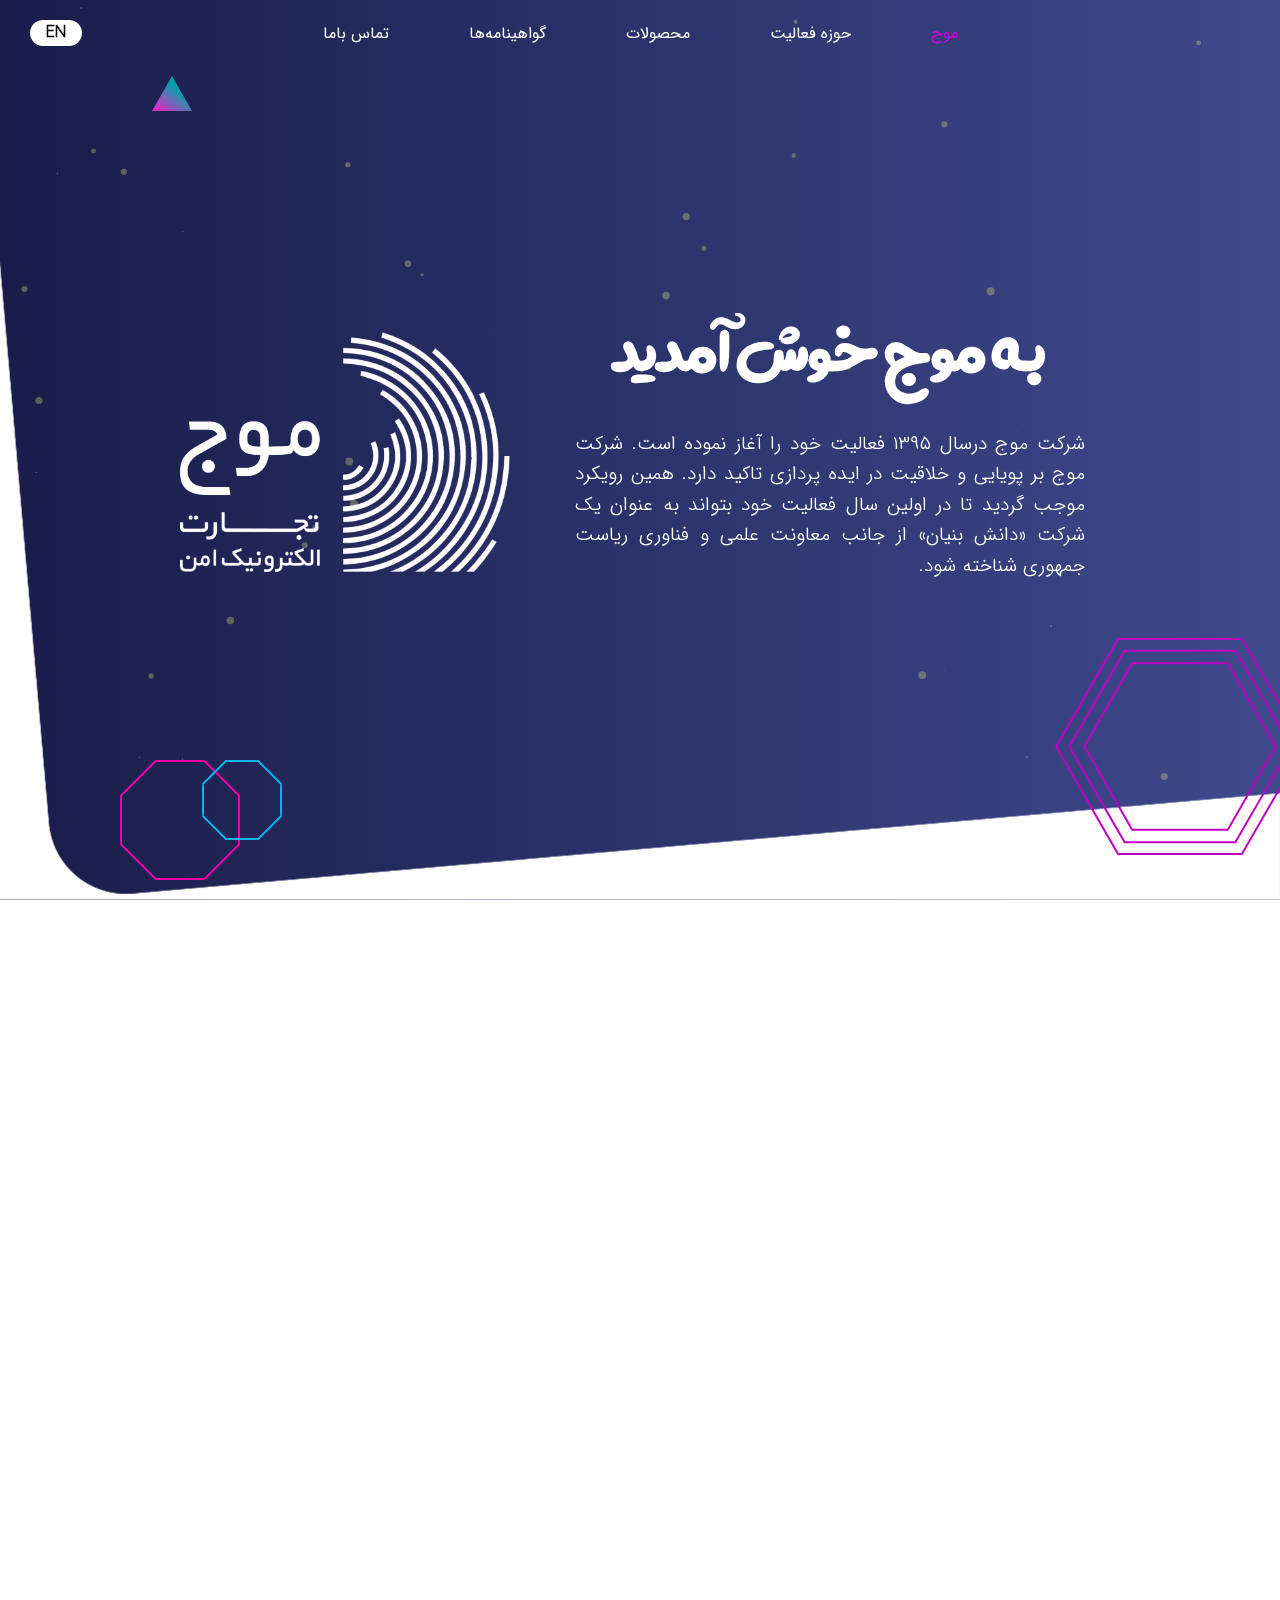
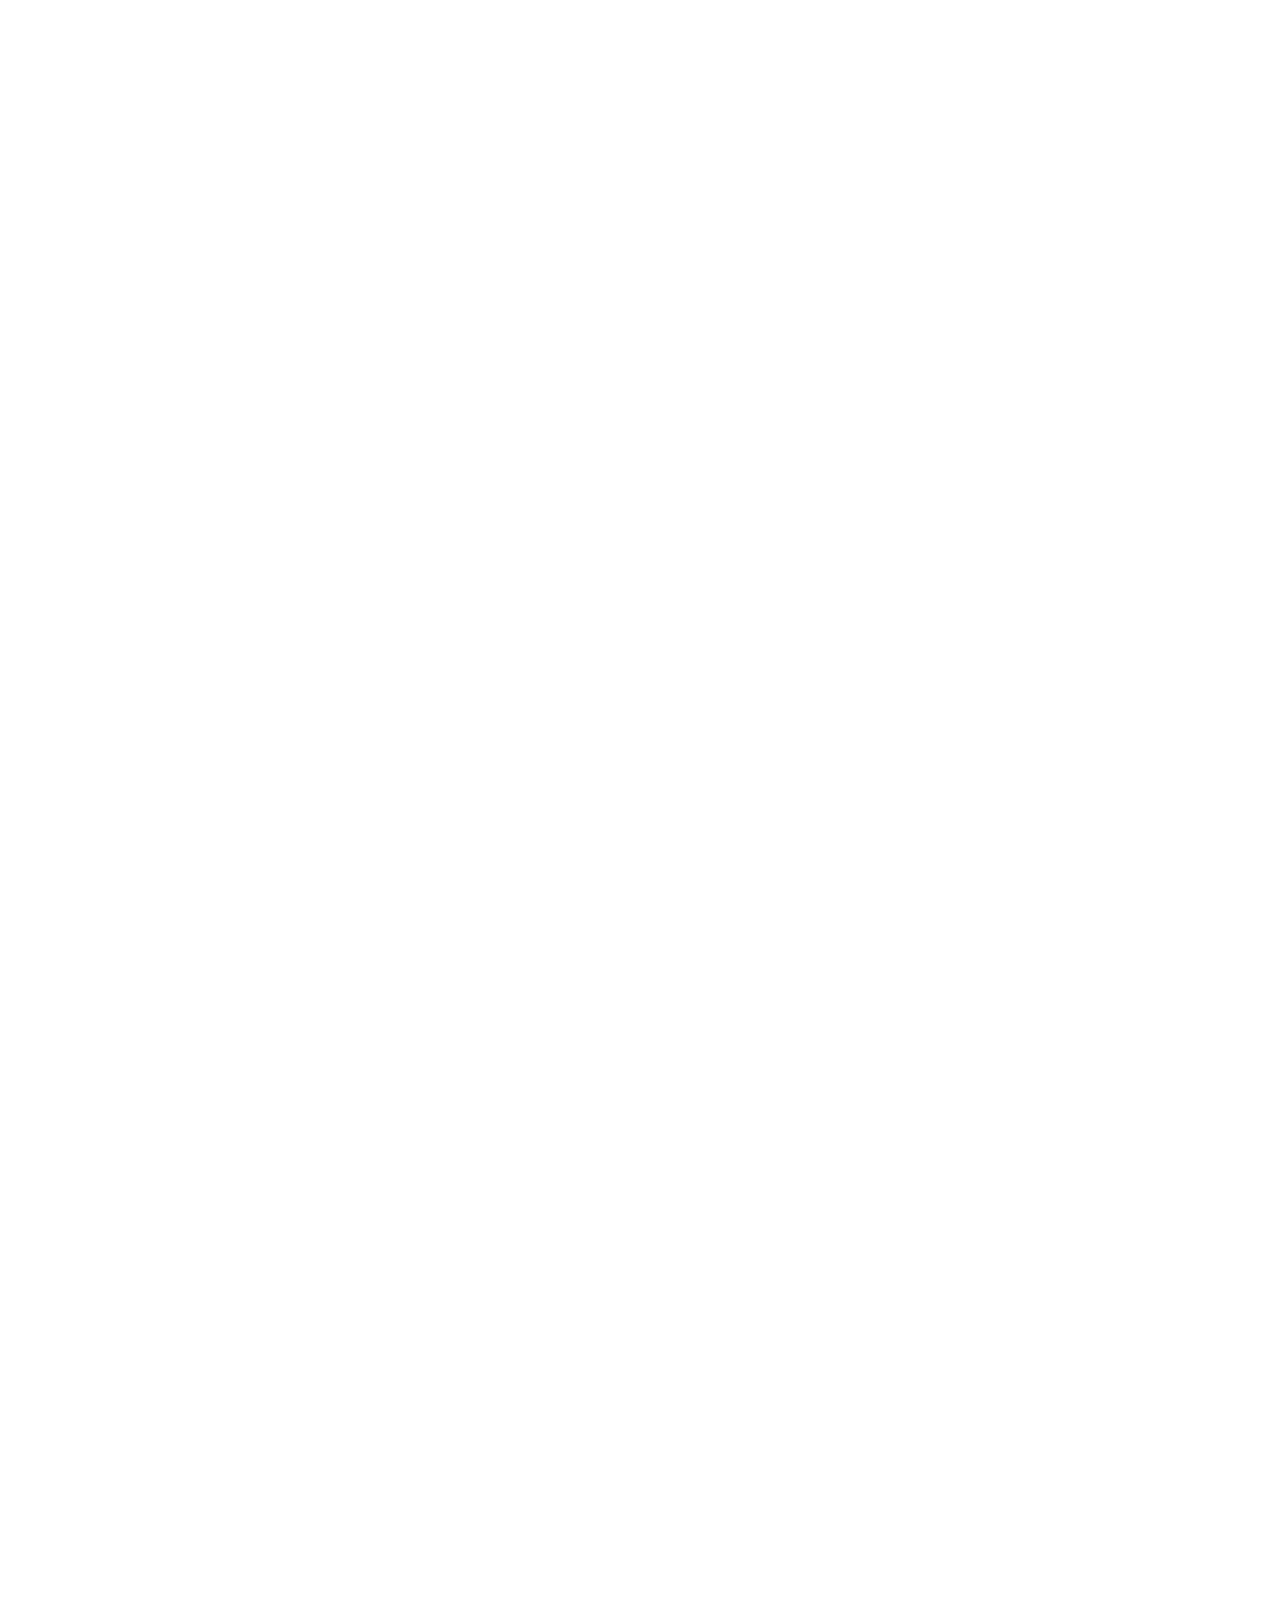
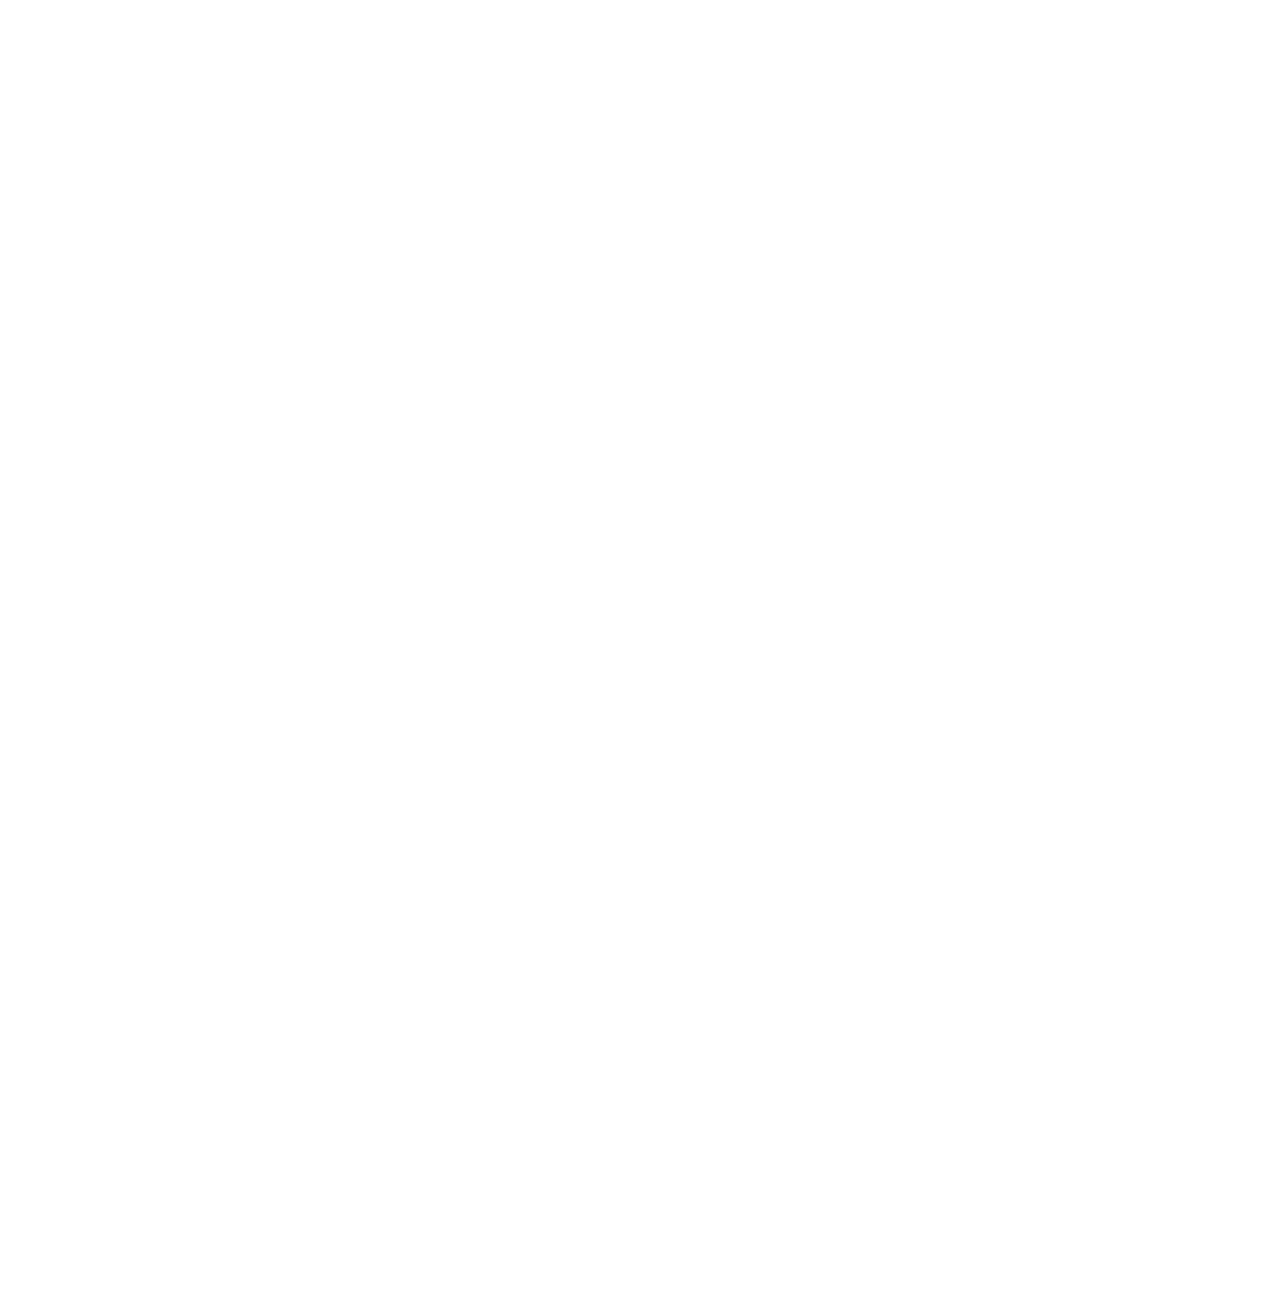
==== commit 1e0de5f7: "resolve bug firefox" ====
--- a/index.html
+++ b/index.html
@@ -7,7 +7,7 @@
           content="width=device-width, user-scalable=no, initial-scale=1.0, maximum-scale=1.0, minimum-scale=1.0">
     <meta http-equiv="X-UA-Compatible" content="ie=edge">
     <link rel="stylesheet" href="assets/font-persian/iransans/css/fontiran.css">
-    <link rel="stylesheet" href="assets/font/css/font-awesome.css">
+    <link rel="stylesheet" href="assets/font-persian/AVINY.TTF">
     <link rel="stylesheet" href="assets/css/style.css">
 </head>
 <body>
@@ -67,10 +67,10 @@
                         <div class="row d-flex justify-content-center align-items-center">
                             <div class="col-12 col-md-6  col-lg-6 order-1 order-md-0">
                                 <h2 class="welcome">به موج خوش آمدید</h2>
-                                <h1 class="explain">شرکت موج درسال 1395 فعالیت خود را آغاز نموده است.شرکت موج بر پویایی
-                                    و خلاقیت در ایده پردازی تاکید دارد.همین رویکرد موجب گردید تا در اولین سال فعالیت خود
+                                <h1 class="explain">شرکت موج درسال ۱۳۹۵ فعالیت خود را آغاز نموده است. شرکت موج بر پویایی
+                                    و خلاقیت در ایده پردازی تاکید دارد. همین رویکرد موجب گردید تا در اولین سال فعالیت خود
                                     بتواند به عنوان یک شرکت «دانش بنیان» از جانب معاونت علمی و فناوری ریاست جمهوری
-                                    شناخته شود</h1>
+                                     شناخته شود.</h1>
                             </div>
                             <div class="col-12 col-md-6  col-lg-4 text-center text-md-left order-0 order-md-1">
                                 <div class="image-logo-card">
@@ -111,7 +111,7 @@
             </div>
         </div>
     </section>
-    <section class="vertical-scrolling">
+    <section class="vertical-scrolling changeVariable">
         <div class="box-systems">
             <div class="wrap-systems">
                 <div class="system">
@@ -121,39 +121,40 @@
                                 <div class="carousel-inner">
                                     <div class="carousel-item active">
                                         <div class="row d-flex justify-content-center align-items-center">
-                                            <div class="col-12 col-md-6  order-1 order-md-0">
-                                                <div class="system-box-text fadeIn">
-                                                    <h2 class="system-title">تحلیل داده و هوش مصنوعی</h2>
-                                                    <p class="system-explain">بررسی کوتاه مدت</p>
-                                                    <p class="system-explain">تشخیص جنسیت از روی چهره افراد</p>
-                                                    <p class="system-explain">تشخیص و نگهداری از انتخاب های اولیه</p>
-                                                    <p class="system-explain">ردگیری افراد و اشیا در ویدیو</p>
-                                                    <p class="system-explain">قابلیت تحلیل ویدیو به صورت آنلاین و
-                                                        آفلاین</p>
-                                                    <p class="system-explain">تشخیص حالت احساس از روی چهره افراد</p>
-                                                    <p class="system-explain">تشخیص دهنده کلمات غیر مفهومی</p>
-                                                    <p class="system-explain">تشخیص کسره اضافه</p>
-                                                    <p class="system-explain">برچسب زن اجزای کلام</p>
-                                                    <p class="system-explain">استخراج عبارات اسمی</p>
+                                            <div class="col-12 col-md-6  order-1 order-md-0 system-tt">
+                                                <div class="system-box-text system-first-text fadeIn">
+                                                    <h2 class="system-title">تحلیل داده و هوش کسب وکار </h2>
+
+                                                    <p class="system-explain">	راهکارهای هوش تجاری</p>
+                                                    <p class="system-explain">انبار داده</p>
+                                                    <p class="system-explain">	شناسایی و پایش شاخص‌های کلیدی عملکرد
+                                                        </p>
+                                                    <p class="system-explain">ارزیابی عملکرد</p>
+                                                    <p class="system-explain">داشبوردهای مدیریتی عملکردی و راهبردی</p>
+                                                    <p class="system-explain">	داده‌کاوی و مدل‌سازی</p>
+                                                    <p class="system-explain">	تحلیل و عارضه یابی سازمانی، تحلیل شکاف، و مشاوره و برنامه ریزی جهت ایجاد زیرساخت‌های سازمانی برای اجرای پروژه های داده کاوی و هوش کسب و کار</p>
+                                                    <p class="system-explain">	مدیریت پایگاه داده‌های جزیره‌ای درون سازمانی و برون‌سازمانی</p>
+                                                    <p class="system-explain">	آموزش و توانمندسازی افراد سازمان در حوزه‌های داده‌کاوی و هوش تجاری</p>
+                                                    <p class="system-explain">	مشاوره سازمانی جهت اجرای پروژه‌های داده‌کاوی و هوش کسب و کار</p>
 
                                                 </div>
                                             </div>
                                             <div class="col-12 col-md-6  order-0 order-md-1">
                                                 <div class="box-circle">
                                                     <div class="circle-image system_1" style="border-top: 4px dashed #a003f1;">
-                                                        <img src="assets/img/system4.png" alt="" class="flipInY">
+                                                        <img src="assets/img/system-money.png" alt="" class="flipInY">
                                                         <div data-target="#carouselExampleCaptions" data-slide-to="0"
                                                              class="system-btn system_1 active"><img
-                                                                src="assets/img/icon-chehre.png" alt=""></div>
+                                                                src="assets/img/system-money-icon.png" alt=""></div>
                                                         <div data-target="#carouselExampleCaptions" data-slide-to="1"
                                                              class="system-btn system_2"><img
-                                                                src="assets/img/icon-chehre.png" alt=""></div>
+                                                                src="assets/img/system-application-icon.png" alt=""></div>
                                                         <div data-target="#carouselExampleCaptions" data-slide-to="2"
                                                              class="system-btn system_3"><img
-                                                                src="assets/img/icon-chehre.png" alt=""></div>
+                                                                src="assets/img/system-proccess-icon.png" alt=""></div>
                                                         <div data-target="#carouselExampleCaptions" data-slide-to="3"
                                                              class="system-btn system_4"><img
-                                                                src="assets/img/icon-chehre.png" alt=""></div>
+                                                                src="assets/img/system-vr-icon.png" alt=""></div>
                                                     </div>
 
                                                 </div>
@@ -165,37 +166,32 @@
                                         <div class="row d-flex justify-content-center align-items-center">
                                             <div class="col-12 col-md-6  order-1 order-md-0">
                                                 <div class="system-box-text fadeIn">
-                                                    <h2 class="system-title">تحلیل داده و هوش مصنوعی</h2>
-                                                    <p class="system-explain">بررسی کوتاه مدت</p>
-                                                    <p class="system-explain">تشخیص جنسیت از روی چهره افراد</p>
-                                                    <p class="system-explain">تشخیص و نگهداری از انتخاب های اولیه</p>
-                                                    <p class="system-explain">ردگیری افراد و اشیا در ویدیو</p>
-                                                    <p class="system-explain">قابلیت تحلیل ویدیو به صورت آنلاین و
-                                                        آفلاین</p>
-                                                    <p class="system-explain">تشخیص حالت احساس از روی چهره افراد</p>
-                                                    <p class="system-explain">تشخیص دهنده کلمات غیر مفهومی</p>
-                                                    <p class="system-explain">تشخیص کسره اضافه</p>
-                                                    <p class="system-explain">برچسب زن اجزای کلام</p>
-                                                    <p class="system-explain">استخراج عبارات اسمی</p>
+                                                    <h2 class="system-title">سامانه های سفارش مشتری</h2>
+                                                    <p class="system-explain">	تولید نرم افزار تحت وب با تکنولوژی‌های روز</p>
+                                                    <p class="system-explain">	تولید نرم افزار مخصوص اندروید</p>
+                                                    <p class="system-explain">	تولید نرم افزار مخصوص iOS</p>
+                                                    <p class="system-explain">	تولید نرم افزار مخصوص ویندوز</p>
+                                                    <p class="system-explain">	توسعه ی انواع نرم افزار در حوزه ی استریمینگ ویدئو، VOD </p>
+
 
                                                 </div>
                                             </div>
                                             <div class="col-12 col-md-6  order-0 order-md-1">
                                                 <div class="box-circle">
                                                     <div class="circle-image system_2" style=" border-right: 4px dashed #a003f1;">
-                                                        <img src="assets/img/system2.png" alt="" class="flipInX">
+                                                        <img src="assets/img/system-application.png" alt="" class="flipInX">
                                                         <div data-target="#carouselExampleCaptions" data-slide-to="0"
                                                              class="system-btn system_1"><img
-                                                                src="assets/img/icon-chehre.png" alt=""></div>
+                                                                src="assets/img/system-money-icon.png" alt=""></div>
                                                         <div data-target="#carouselExampleCaptions" data-slide-to="1"
                                                              class="system-btn system_2  active"><img
-                                                                src="assets/img/icon-chehre.png" alt=""></div>
+                                                                src="assets/img/system-application-icon.png" alt=""></div>
                                                         <div data-target="#carouselExampleCaptions" data-slide-to="2"
                                                              class="system-btn system_3"><img
-                                                                src="assets/img/icon-chehre.png" alt=""></div>
+                                                                src="assets/img/system-proccess-icon.png" alt=""></div>
                                                         <div data-target="#carouselExampleCaptions" data-slide-to="3"
                                                              class="system-btn system_4"><img
-                                                                src="assets/img/icon-chehre.png" alt=""></div>
+                                                                src="assets/img/system-vr-icon.png" alt=""></div>
                                                     </div>
 
                                                 </div>
@@ -207,37 +203,36 @@
                                         <div class="row d-flex justify-content-center align-items-center">
                                             <div class="col-12 col-md-6  order-1 order-md-0">
                                                 <div class="system-box-text fadeIn">
-                                                    <h2 class="system-title">تحلیل داده و هوش مصنوعی</h2>
-                                                    <p class="system-explain">بررسی کوتاه مدت</p>
+                                                    <h2 class="system-title">پردازش محتوا و هوش مصنوعی </h2>
+                                                    <p class="system-explain">پردازش متن، پردازش گفتار، پردازش تصویر</p>
+                                                    <p class="system-explain">	بازشناسی چهره افراد</p>
                                                     <p class="system-explain">تشخیص جنسیت از روی چهره افراد</p>
-                                                    <p class="system-explain">تشخیص و نگهداری از انتخاب های اولیه</p>
-                                                    <p class="system-explain">ردگیری افراد و اشیا در ویدیو</p>
-                                                    <p class="system-explain">قابلیت تحلیل ویدیو به صورت آنلاین و
-                                                        آفلاین</p>
-                                                    <p class="system-explain">تشخیص حالت احساس از روی چهره افراد</p>
-                                                    <p class="system-explain">تشخیص دهنده کلمات غیر مفهومی</p>
-                                                    <p class="system-explain">تشخیص کسره اضافه</p>
-                                                    <p class="system-explain">برچسب زن اجزای کلام</p>
-                                                    <p class="system-explain">استخراج عبارات اسمی</p>
+                                                    <p class="system-explain">	بازشناسی اشیا در تصاویر و ویدیو</p>
+                                                    <p class="system-explain">	ردگیری افراد و اشیا در ویدیو</p>
+                                                    <p class="system-explain">	قابلیت تحلیل ویدیو به صورت آنلاین و آفلاین</p>
+                                                    <p class="system-explain">	تبدیل تصویر اسناد به متن</p>
+                                                    <p class="system-explain">	دسته‌بندی معنایی محتوای تصویری و ویدیویی</p>
+                                                    <p class="system-explain">	برچسب‌زنی معنایی هوشمند محتوای تصویری و ویدیویی</p>
+                                                    <p class="system-explain">	جستجو در محتوای تصویری و ویدیویی</p>
 
                                                 </div>
                                             </div>
                                             <div class="col-12 col-md-6  order-0 order-md-1">
                                                 <div class="box-circle">
                                                     <div class="circle-image system_3" style=" border-bottom: 4px dashed #a003f1;">
-                                                        <img src="assets/img/system4.png" alt="" class="flipInY">
+                                                        <img src="assets/img/system-proccess.png" alt="" class="flipInY">
                                                         <div data-target="#carouselExampleCaptions" data-slide-to="0"
                                                              class="system-btn system_1"><img
-                                                                src="assets/img/icon-chehre.png" alt=""></div>
+                                                                src="assets/img/system-money-icon.png" alt=""></div>
                                                         <div data-target="#carouselExampleCaptions" data-slide-to="1"
                                                              class="system-btn system_2"><img
-                                                                src="assets/img/icon-chehre.png" alt=""></div>
+                                                                src="assets/img/system-application-icon.png" alt=""></div>
                                                         <div data-target="#carouselExampleCaptions" data-slide-to="2"
                                                              class="system-btn system_3  active"><img
-                                                                src="assets/img/icon-chehre.png" alt=""></div>
+                                                                src="assets/img/system-proccess-icon.png" alt=""></div>
                                                         <div data-target="#carouselExampleCaptions" data-slide-to="3"
                                                              class="system-btn system_4"><img
-                                                                src="assets/img/icon-chehre.png" alt=""></div>
+                                                                src="assets/img/system-vr-icon.png" alt=""></div>
                                                     </div>
 
                                                 </div>
@@ -249,37 +244,30 @@
                                         <div class="row d-flex justify-content-center align-items-center">
                                             <div class="col-12 col-md-6  order-1 order-md-0">
                                                 <div class="system-box-text fadeIn">
-                                                    <h2 class="system-title">تحلیل داده و هوش مصنوعی</h2>
-                                                    <p class="system-explain">بررسی کوتاه مدت</p>
-                                                    <p class="system-explain">تشخیص جنسیت از روی چهره افراد</p>
-                                                    <p class="system-explain">تشخیص و نگهداری از انتخاب های اولیه</p>
-                                                    <p class="system-explain">ردگیری افراد و اشیا در ویدیو</p>
-                                                    <p class="system-explain">قابلیت تحلیل ویدیو به صورت آنلاین و
-                                                        آفلاین</p>
-                                                    <p class="system-explain">تشخیص حالت احساس از روی چهره افراد</p>
-                                                    <p class="system-explain">تشخیص دهنده کلمات غیر مفهومی</p>
-                                                    <p class="system-explain">تشخیص کسره اضافه</p>
-                                                    <p class="system-explain">برچسب زن اجزای کلام</p>
-                                                    <p class="system-explain">استخراج عبارات اسمی</p>
+                                                    <h2 class="system-title">واقعیت مجازی و افزوده</h2>
+                                                    <p class="system-explain">	مشاوره و تولید محتوای ۳۶۰ درجه</p>
+                                                    <p class="system-explain">مشاوره و تولید محتوای واقعیت مجازی</p>
+                                                    <p class="system-explain">	مشاوره و تولید محتوای واقعیت افزوده</p>
+                                                    <p class="system-explain">	توسعه ی انواع نرم افزارهای سفارشی واقعیت مجازی ، افزوده و ترکیبی</p>
 
                                                 </div>
                                             </div>
                                             <div class="col-12 col-md-6  order-0 order-md-1">
                                                 <div class="box-circle">
                                                     <div class="circle-image system_4" style="  border-left: 4px dashed #a003f1;">
-                                                        <img src="assets/img/system4.png" alt="" class="flipInX">
+                                                        <img src="assets/img/system-vr.png" alt="" class="flipInX">
                                                         <div data-target="#carouselExampleCaptions" data-slide-to="0"
                                                              class="system-btn system_1"><img
-                                                                src="assets/img/icon-chehre.png" alt=""></div>
+                                                                src="assets/img/system-money-icon.png" alt=""></div>
                                                         <div data-target="#carouselExampleCaptions" data-slide-to="1"
                                                              class="system-btn system_2"><img
-                                                                src="assets/img/icon-chehre.png" alt=""></div>
+                                                                src="assets/img/system-application-icon.png" alt=""></div>
                                                         <div data-target="#carouselExampleCaptions" data-slide-to="2"
                                                              class="system-btn system_3"><img
-                                                                src="assets/img/icon-chehre.png" alt=""></div>
+                                                                src="assets/img/system-proccess-icon.png" alt=""></div>
                                                         <div data-target="#carouselExampleCaptions" data-slide-to="4"
                                                              class="system-btn system_4  active"><img
-                                                                src="assets/img/icon-chehre.png" alt=""></div>
+                                                                src="assets/img/system-vr-icon.png" alt=""></div>
                                                     </div>
 
                                                 </div>
@@ -311,7 +299,7 @@
         </div>
     </section>
 
-    <section class="vertical-scrolling">
+    <section class="vertical-scrolling changeVariable">
         <div class="box-activities">
 
             <div class="container wrap-activities p-0">
@@ -319,7 +307,7 @@
                     <div class="activities-slider-first">
                         <div id="carouselactivities" class="carousel slide carousel-fade" data-ride="carousel">
                             <div class="carousel-inner">
-                                <div class="carousel-item active">
+                                <div class="carousel-item first-activities active">
                                     <div class="activities-item p-3 p-md-0">
                                         <div class="row d-flex justify-content-center align-items-center">
                                             <div class="col-md-5">
@@ -328,7 +316,7 @@
                                                     <div class="image-item motahari fadeIn" >
                                                         <img src="assets/img/motahari/Galaxy-motahari-1.png" alt="">
                                                     </div>
-                                                    <div class="cafe-bazar fadeInUp"><a href="#"><span class="pl-2">دریافت از</span><img src="assets/img/bazaar-logo-and-logotype.png" alt=""></a></div>
+                                                    <div class="cafe-bazar fadeInUp"><a href="https://cafebazaar.ir/app/ir.motahari.app" target="_blank"><span class="pl-2">دریافت از</span><img src="assets/img/bazaar-logo-and-logotype.png" alt=""></a></div>
                                                 </div>
                                             </div>
                                             <div class="col-md-7">
@@ -349,11 +337,11 @@
                                                             <div class="image-item motahari fadeIn ">
                                                                 <img src="assets/img/motahari/Galaxy-motahari-1.png" alt="">
                                                             </div>
-                                                            <div class="cafe-bazar fadeInUp"><a href="#">دریافت از<img src="assets/img/bazaar-logo-and-logotype.png" alt=""></a></div>
+                                                            <div class="cafe-bazar fadeInUp"><a href="https://cafebazaar.ir/app/ir.motahari.app" target="_blank">دریافت از<img src="assets/img/bazaar-logo-and-logotype.png" alt=""></a></div>
                                                         </div>
                                                         <p class="caption fadeInUp"> اپلیکیشن جامع "استاد مطهری" به همت بنیاد حفظ
                                                             و نشر آثار شهید علامه استاد مرتضی مطهری و توسط شرکت افق گستر
-                                                            مبین شریف به شماره ثبت 489510
+                                                            مبین شریف به شماره ثبت ۴۸۹۵۱۰
                                                             طراحی و پیاده سازی گردیده است.
                                                             این اپلیکیشن جامع ترین سامانه دسترسی به کلیه آثار استاد،
                                                             کتاب های صوتی
@@ -380,14 +368,14 @@
 
                                     </div>
                                 </div>
-                                <div class="carousel-item ">
+                         <!--       <div class="carousel-item ">
                                     <div class="activities-item p-3 p-md-0">
                                         <div class="row d-flex justify-content-center align-items-center">
                                             <div class="col-md-5">
                                                 <div class="box-image-item d-none d-md-block">
-                                                    <!--  <div class="image-item-background">
+                                                    &lt;!&ndash;  <div class="image-item-background">
                                                           <img src="assets/img/eslimi.svg" alt="">
-                                                      </div>-->
+                                                      </div>&ndash;&gt;
                                                     <div class="image-item hap fadeIn">
                                                         <img src="assets/img/hap/درخواست%20سفر.png" alt="">
                                                     </div>
@@ -442,7 +430,7 @@
                                         </div>
 
                                     </div>
-                                </div>
+                                </div>-->
                                 <div class="carousel-item ">
                                     <div class="activities-item p-3 p-md-0">
                                         <div class="row d-flex justify-content-center align-items-center">
@@ -451,6 +439,8 @@
                                                     <div class="image-item rezvan fadeIn">
                                                         <img src="assets/img/rezvan/صفحه%20اصلی.png" alt="">
                                                     </div>
+                                                    <div class="cafe-bazar fadeInUp"><a href="https://cafebazaar.ir/app/ir.aqr.razavi" target="_blank"><span class="pl-2">دریافت از</span><img src="assets/img/bazaar-logo-and-logotype.png" alt=""></a></div>
+
                                                 </div>
 
 
@@ -469,13 +459,15 @@
                                                     </div>
                                                     <div class="col-12">
                                                         <h5 class="title fadeInUp">اپلیکیشن رضوان</h5>
-                                                        <div class="box-image-item">
-                                                            <div class="image-item rezvan fadeIn d-block d-md-none">
-                                                                <img src="assets/img/hap/درخواست%20سفر.png" alt="">
+                                                        <div class="box-image-item d-block d-md-none">
+                                                            <div class="image-item rezvan fadeIn ">
+                                                                <img src="assets/img/rezvan/صفحه%20اصلی.png" alt="">
                                                             </div>
+                                                            <div class="cafe-bazar fadeInUp"><a href="https://cafebazaar.ir/app/ir.aqr.razavi" target="_blank"><span class="pl-2">دریافت از</span><img src="assets/img/bazaar-logo-and-logotype.png" alt=""></a></div>
+
                                                         </div>
                                                         <p class="caption fadeInUp">
-                                                            رضوان یک برنامه کاربردی برای زائرین و دوست داران امام رضا (ع) است. در برنامه رضوان خدمات متنوعی برای زائران و هم چنین خادمان اما رضا (ع) در نظر گرفته شده است. این پروژه در کم تر از سه ماه پس از رونمایی، بیش از 600 هزار رجیستر داشته است و در کافه بازار نیز امتیاز 4.5 از 5 را به خود اختصاص داده است.
+                                                            رضوان یک برنامه کاربردی برای زائرین و دوست داران امام رضا (ع) است. در برنامه رضوان خدمات متنوعی برای زائران و هم چنین خادمان اما رضا (ع) در نظر گرفته شده است. این پروژه در کم تر از سه ماه پس از رونمایی، بیش از ۶۰۰ هزار رجیستر داشته است و در کافه بازار نیز امتیاز ۴/۵ از ۵ را به خود اختصاص داده است.
 
                                                         </p>
                                                         <div class="activities-buttons fadeInUp">
@@ -504,6 +496,8 @@
                                                     <div class="image-item aio fadeIn">
                                                         <img src="assets/img/aio/صفحه%20اصلی.png" alt="">
                                                     </div>
+                                                    <div class="cafe-bazar fadeInUp"><a href="https://cafebazaar.ir/app/tv.perception.android.aio" target="_blank"><span class="pl-2">دریافت از</span><img src="assets/img/bazaar-logo-and-logotype.png" alt=""></a></div>
+
                                                 </div>
 
 
@@ -522,10 +516,12 @@
                                                     </div>
                                                     <div class="col-12">
                                                         <h5 class="title fadeInUp">اپلیکیشن آیو</h5>
-                                                        <div class="box-image-item">
-                                                            <div class="image-item aio fadeIn d-block d-md-none">
+                                                        <div class="box-image-item d-block d-md-none">
+                                                            <div class="image-item aio fadeIn">
                                                                 <img src="assets/img/aio/صفحه%20اصلی.png" alt="">
                                                             </div>
+                                                            <div class="cafe-bazar fadeInUp"><a href="https://cafebazaar.ir/app/tv.perception.android.aio" target="_blank"><span class="pl-2">دریافت از</span><img src="assets/img/bazaar-logo-and-logotype.png" alt=""></a></div>
+
                                                         </div>
                                                         <p class="caption fadeInUp">
                                                             آیو یک سرویس تعاملی است که برای اولین بار در ایران برای کاربران خود حق انتخاب ایجاد کرده است. با استفاده از آیو شما قادر خواهید بود به محتوای دلخواه خود (ویدئو، صوت، بازی و سرگرمی، خدمات ارزش افزوده و ...) در هر زمان و هر جا که می‌خواهید دسترسی داشته باشید.
@@ -557,6 +553,8 @@
                                                     <div class="image-item wall fadeIn">
                                                         <img src="assets/img/wall360/صفحه%20املاک.png" alt="">
                                                     </div>
+                                                    <div class="cafe-bazar fadeInUp"><a href="https://cafebazaar.ir/app/ir.divar360/?l=fa" target="_blank"><span class="pl-2">دریافت از</span><img src="assets/img/bazaar-logo-and-logotype.png" alt=""></a></div>
+
                                                 </div>
 
 
@@ -575,13 +573,15 @@
                                                     </div>
                                                     <div class="col-12">
                                                         <h5 class="title fadeInUp">اپلیکیشن دیوار ۳۶۰</h5>
-                                                        <div class="box-image-item">
-                                                            <div class="image-item wall fadeIn d-block d-md-none">
+                                                        <div class="box-image-item d-block d-md-none">
+                                                            <div class="image-item wall fadeIn">
                                                                 <img src="assets/img/wall360/صفحه%20املاک.png" alt="">
                                                             </div>
+                                                            <div class="cafe-bazar fadeInUp"><a href="https://cafebazaar.ir/app/ir.divar360/?l=fa" target="_blank"><span class="pl-2">دریافت از</span><img src="assets/img/bazaar-logo-and-logotype.png" alt=""></a></div>
+
                                                         </div>
                                                         <p class="caption fadeInUp">
-                                                            دیوار 360 این امکان را به شما می دهد که در منزل یا محل کار خود بتوانید، جزئیات فضای مورد نظر خود را به صورت سه بعدی مشاهده کنید و راه بروید.این برنامه در بستر های وب سایت،اندروید و آی او اس، تمایل دارد بنا های تاریخی و ارزشمند کشور رابه علاقه مندان میراث فرهنگی در ایران و سایر کشورها معرفی کند.
+                                                            دیوار ۳۶۰ این امکان را به شما می دهد که در منزل یا محل کار خود بتوانید، جزئیات فضای مورد نظر خود را به صورت سه بعدی مشاهده کنید و راه بروید.این برنامه در بستر های وب سایت،اندروید و آی او اس، تمایل دارد بنا های تاریخی و ارزشمند کشور رابه علاقه مندان میراث فرهنگی در ایران و سایر کشورها معرفی کند.
                                                         </p>
                                                         <div class="activities-buttons fadeInUp">
                                                             <button class="activities-btn property_btn"
@@ -653,7 +653,7 @@
 
                                     </div>
                                 </div>
-                                <div class="carousel-item ">
+                           <!--     <div class="carousel-item ">
                                     <div class="activities-item p-3 p-md-0">
                                         <div class="row d-flex justify-content-center align-items-center">
                                             <div class="col-md-5">
@@ -685,7 +685,7 @@
                                                             </div>
                                                         </div>
                                                         <p class="caption fadeInUp">
-                                                            توپ 360 اولین اپلیکیشن پخش ویدئوهای واقعیت مجازی و 360 درجه در ایران میباشد. با ویدئوهای واقعیت مجازی میتوانید خودتان را در دل رویدادهای ورزشی حس کنید و زوایای دلخواه خود را برای مشاهده انتخاب نمایید. هم چنین از طریق اپلیکیشن توپ 360 میتوانید به آرشیوی از رویدادهای مهم ورزشی  دنیا دسترسی پیدا کنید.
+                                                            توپ ۳۶۰ اولین اپلیکیشن پخش ویدئوهای واقعیت مجازی و ۳۶۰ درجه در ایران میباشد. با ویدئوهای واقعیت مجازی میتوانید خودتان را در دل رویدادهای ورزشی حس کنید و زوایای دلخواه خود را برای مشاهده انتخاب نمایید. هم چنین از طریق اپلیکیشن توپ ۳۶۰ میتوانید به آرشیوی از رویدادهای مهم ورزشی  دنیا دسترسی پیدا کنید.
                                                         </p>
                                                         <div class="activities-buttons fadeInUp">
                                                             <button class="activities-btn property_btn"
@@ -704,14 +704,14 @@
                                         </div>
 
                                     </div>
-                                </div>
+                                </div>-->
                                 <div class="carousel-item ">
                                     <div class="activities-item p-3 p-md-0">
                                         <div class="row d-flex justify-content-center align-items-center">
                                             <div class="col-md-5">
                                                 <div class="box-image-item d-none d-md-block">
-                                                    <div class="image-item wall fadeIn">
-                                                        <img src="assets/img/stock/stock_pic.svg" class="samane_img" alt="">
+                                                    <div class="image-item fadeIn">
+                                                        <img src="assets/img/stock/stock_pic.png" class="samane_img" alt="">
                                                     </div>
                                                 </div>
 
@@ -733,7 +733,7 @@
                                                         <h5 class="title fadeInUp">سامانه معاملات الگورریتمی بازار بورس اوراق بهادار و کالای تهران</h5>
                                                         <div class="box-image-item">
                                                             <div class="image-item wall fadeIn d-block d-md-none">
-                                                                <img src="assets/img/stock/stock_pic.svg" class="samane_img" alt="">
+                                                                <img src="assets/img/stock/stock_pic.png" class="samane_img" alt="">
                                                             </div>
                                                         </div>
                                                         <p class="caption fadeInUp">
@@ -763,7 +763,7 @@
                                         <div class="col-md-5">
                                             <div class="box-image-item d-none d-md-block">
                                                 <div class="image-item wall fadeIn">
-                                                    <img src="assets/img/news/news.svg" class="samane_img" alt="">
+                                                    <img src="assets/img/news/news.png" class="samane_img" alt="">
                                                 </div>
                                             </div>
 
@@ -774,7 +774,7 @@
                                                 <div class="col-12">
                                                     <div class="image-app fadeInDown">
                                                         <div class="side-image-app">
-                                                            <img src="assets/img/news/news_logo.svg" alt="">
+                                                            <img src="assets/img/news/news_logo.png" alt="">
                                                         </div>
 
                                                     </div>
@@ -785,7 +785,7 @@
                                                     <h5 class="title fadeInUp">سامانه تحلیلی اخبار</h5>
                                                     <div class="box-image-item">
                                                         <div class="image-item wall fadeIn d-block d-md-none">
-                                                            <img src="assets/img/news/news.svg" class="samane_img" alt="">
+                                                            <img src="assets/img/news/news.png" class="samane_img" alt="">
                                                         </div>
                                                     </div>
                                                     <p class="caption fadeInUp">
@@ -814,7 +814,7 @@
                                             <div class="col-md-5">
                                                 <div class="box-image-item d-none d-md-block">
                                                     <div class="image-item wall fadeIn">
-                                                        <img src="assets/img/social/social%20network.svg" class="samane_img" alt="">
+                                                        <img src="assets/img/social/social%20network.png" class="samane_img" alt="">
                                                     </div>
                                                 </div>
 
@@ -825,7 +825,7 @@
                                                     <div class="col-12">
                                                         <div class="image-app fadeInDown">
                                                             <div class="side-image-app">
-                                                                <img src="assets/img/social/social_logo.svg" alt="">
+                                                                <img src="assets/img/social/social_logo.png" alt="">
                                                             </div>
 
                                                         </div>
@@ -836,7 +836,7 @@
                                                         <h5 class="title fadeInUp">سامانه تحلیلی شبکه‌های اجتماعی</h5>
                                                         <div class="box-image-item">
                                                             <div class="image-item wall fadeIn d-block d-md-none">
-                                                                <img src="assets/img/social/social%20network.svg" class="samane_img" alt="">
+                                                                <img src="assets/img/social/social%20network.png" class="samane_img" alt="">
                                                             </div>
                                                         </div>
                                                         <p class="caption fadeInUp">
@@ -869,8 +869,8 @@
                                 <li data-target="#carouselactivities" data-slide-to="5">۶</li>
                                 <li data-target="#carouselactivities" data-slide-to="6">٧</li>
                                 <li data-target="#carouselactivities" data-slide-to="7">٨</li>
-                                <li data-target="#carouselactivities" data-slide-to="8">٩</li>
-                                <li data-target="#carouselactivities" data-slide-to="9">١٠</li>
+                        <!--        <li data-target="#carouselactivities" data-slide-to="8">٩</li>-->
+                            <!--    <li data-target="#carouselactivities" data-slide-to="9">١٠</li>-->
                             </ul>
 
                             <div class="carousel-control-prev d-md-none" role="button" data-slide="prev">
@@ -913,7 +913,7 @@
                             <div class="box-pack-property box-pack-property1">
                                 <div class="pack-property fadeInUp">
                                     <div class="icon-body-property ">
-                                        <img src="assets/img/open-book.svg" alt="">
+                                        <img src="assets/img/motahari/open-book.png" alt="">
                                     </div>
                                     <div class="text-property">
                                         <!--<h6 class="title">کتاب های رایگان</h6>-->
@@ -924,7 +924,7 @@
                                 </div>
                                 <div class="pack-property fadeInUp">
                                     <div class="icon-body-property">
-                                        <img src="assets/img/classroom.svg" alt="">
+                                        <img src="assets/img/motahari/classroom.png" alt="">
                                     </div>
                                     <div class="text-property">
                                      <!--   <h6 class="title">دوره های آموزشی</h6>-->
@@ -936,7 +936,7 @@
                                 </div>
                                 <div class="pack-property fadeInUp">
                                     <div class="icon-body-property">
-                                        <img src="assets/img/medal.svg" alt="">
+                                        <img src="assets/img/motahari/medal.png" alt="">
                                     </div>
                                     <div class="text-property">
                                     <!--    <h6 class="title">برگزاری مسابقات</h6>-->
@@ -949,7 +949,7 @@
                                 </div>
                                 <div class="pack-property fadeInUp">
                                     <div class="icon-body-property">
-                                        <img src="assets/img/headphones.svg" alt="">
+                                        <img src="assets/img/motahari/headphones.png" alt="">
                                     </div>
                                     <div class="text-property">
                                     <!--    <h6 class="title">فایل صوتی</h6>-->
@@ -1061,7 +1061,7 @@
 
                                 </div>
                                 <h5 class="title">اپلیکیشن رضوان</h5>
-                                <small class="installation">با ۲۰,۰۰۰ نصب فعال</small>
+                                <small class="installation">با ۵۰۰,۰۰۰ نصب فعال</small>
                             </div>
                             <div class="image-body-property fadeInRight">
                                 <div class="box-image-item">
@@ -1075,7 +1075,7 @@
                             <div class="box-pack-property box-pack-property1">
                                 <div class="pack-property fadeInUp">
                                     <div class="icon-body-property ">
-                                        <img src="assets/img/open-book.svg" alt="">
+                                        <img src="assets/img/rezvan/map.png" alt="">
                                     </div>
                                     <div class="text-property">
                                       <!--  <h6 class="title">کتاب های رایگان</h6>-->
@@ -1086,7 +1086,7 @@
                                 </div>
                                 <div class="pack-property fadeInUp">
                                     <div class="icon-body-property">
-                                        <img src="assets/img/medal.svg" alt="">
+                                        <img src="assets/img/rezvan/credit-card.png" alt="">
                                     </div>
                                     <div class="text-property">
                                  <!--       <h6 class="title">برگزاری مسابقات</h6>-->
@@ -1098,7 +1098,7 @@
                                 </div>
                                 <div class="pack-property fadeInUp">
                                     <div class="icon-body-property">
-                                        <img src="assets/img/headphones.svg" alt="">
+                                        <img src="assets/img/rezvan/live.png" alt="">
                                     </div>
                                     <div class="text-property">
                                        <!-- <h6 class="title">فایل صوتی</h6>-->
@@ -1110,7 +1110,7 @@
                                 </div>
                                 <div class="pack-property fadeInUp">
                                     <div class="icon-body-property">
-                                        <img src="assets/img/headphones.svg" alt="">
+                                        <img src="assets/img/rezvan/restaurant.png" alt="">
                                     </div>
                                     <div class="text-property">
                                     <!--    <h6 class="title">فایل صوتی</h6>-->
@@ -1122,7 +1122,7 @@
                                 </div>
                                 <div class="pack-property fadeInUp">
                                     <div class="icon-body-property">
-                                        <img src="assets/img/headphones.svg" alt="">
+                                        <img src="assets/img/rezvan/users-group.png" alt="">
                                     </div>
                                     <div class="text-property">
                                         <!--<h6 class="title">فایل صوتی</h6>-->
@@ -1152,7 +1152,7 @@
 
                                 </div>
                                 <h5 class="title">اپلیکیشن استاد مطهری</h5>
-                                <small class="installation">با ۲۰,۰۰۰ نصب فعال</small>
+                                <small class="installation">با ۲۰۰,۰۰۰ نصب فعال</small>
                             </div>
                             <div class="image-body-property fadeInRight">
                                 <div class="box-image-item">
@@ -1166,7 +1166,7 @@
                             <div class="box-pack-property box-pack-property1">
                                 <div class="pack-property fadeInUp">
                                     <div class="icon-body-property ">
-                                        <img src="assets/img/open-book.svg" alt="">
+                                        <img src="assets/img/aio/clapperboard.png" alt="">
                                     </div>
                                     <div class="text-property">
                                        <!-- <h6 class="title">کتاب های رایگان</h6>-->
@@ -1177,7 +1177,7 @@
                                 </div>
                                 <div class="pack-property fadeInUp">
                                     <div class="icon-body-property">
-                                        <img src="assets/img/classroom.svg" alt="">
+                                        <img src="assets/img/aio/pijama.png" alt="">
                                     </div>
                                     <div class="text-property">
                                     <!--    <h6 class="title">دوره های آموزشی</h6>-->
@@ -1189,7 +1189,7 @@
                                 </div>
                                 <div class="pack-property fadeInUp">
                                     <div class="icon-body-property">
-                                        <img src="assets/img/medal.svg" alt="">
+                                        <img src="assets/img/aio/soccer-ball-variant.png" alt="">
                                     </div>
                                     <div class="text-property">
                                       <!--  <h6 class="title">برگزاری مسابقات</h6>-->
@@ -1201,7 +1201,7 @@
                                 </div>
                                 <div class="pack-property fadeInUp">
                                     <div class="icon-body-property">
-                                        <img src="assets/img/headphones.svg" alt="">
+                                        <img src="assets/img/rezvan/live.png" alt="">
                                     </div>
                                     <div class="text-property">
                                        <!-- <h6 class="title">فایل صوتی</h6>-->
@@ -1230,8 +1230,8 @@
                                     </div>
 
                                 </div>
-                                <h5 class="title">اپلیکیشن دیوار360</h5>
-                                <small class="installation">با ۲۰,۰۰۰ نصب فعال</small>
+                                <h5 class="title">اپلیکیشن دیوار ۳۶۰   </h5>
+                                <small class="installation">با ۱۰,۰۰۰ نصب فعال</small>
                             </div>
                             <div class="image-body-property fadeInRight">
                                 <div class="box-image-item">
@@ -1245,18 +1245,18 @@
                             <div class="box-pack-property box-pack-property1">
                                 <div class="pack-property fadeInUp">
                                     <div class="icon-body-property ">
-                                        <img src="assets/img/open-book.svg" alt="">
+                                        <img src="assets/img/wall360/panorama.png" alt="">
                                     </div>
                                     <div class="text-property">
                                       <!--  <h6 class="title">کتاب های رایگان</h6>-->
                                         <p class="explain">
-                                            	پخش ویدئو 360 درجه با قابلیت 4k</p>
-                                    </div>
-
-                                </div>
-                                <div class="pack-property fadeInUp">
-                                    <div class="icon-body-property">
-                                        <img src="assets/img/classroom.svg" alt="">
+                                            	پخش ویدئو ۳۶۰ درجه با قابلیت 4k</p>
+                                    </div>
+
+                                </div>
+                                <div class="pack-property fadeInUp">
+                                    <div class="icon-body-property">
+                                        <img src="assets/img/wall360/television.png" alt="">
                                     </div>
                                     <div class="text-property">
                                       <!--  <h6 class="title">دوره های آموزشی</h6>-->
@@ -1268,7 +1268,7 @@
                                 </div>
                                 <div class="pack-property fadeInUp">
                                     <div class="icon-body-property">
-                                        <img src="assets/img/medal.svg" alt="">
+                                        <img src="assets/img/wall360/media-encoder.png" alt="">
                                     </div>
                                     <div class="text-property">
                                        <!-- <h6 class="title">برگزاری مسابقات</h6>-->
@@ -1280,7 +1280,7 @@
                                 </div>
                                 <div class="pack-property fadeInUp">
                                 <div class="icon-body-property">
-                                    <img src="assets/img/headphones.svg" alt="">
+                                    <img src="assets/img/wall360/high-quality-button.png" alt="">
                                 </div>
                                 <div class="text-property">
                                    <!-- <h6 class="title">فایل صوتی</h6>-->
@@ -1292,7 +1292,7 @@
                             </div>
                                 <div class="pack-property fadeInUp">
                                     <div class="icon-body-property">
-                                        <img src="assets/img/headphones.svg" alt="">
+                                        <img src="assets/img/wall360/resolution.png" alt="">
                                     </div>
                                     <div class="text-property">
                                        <!-- <h6 class="title">فایل صوتی</h6>-->
@@ -1336,7 +1336,7 @@
                             <div class="box-pack-property box-pack-property1">
                                 <div class="pack-property fadeInUp">
                                     <div class="icon-body-property ">
-                                        <img src="assets/img/open-book.svg" alt="">
+                                        <img src="assets/img/toodid/ascending-sort.png" alt="">
                                     </div>
                                     <div class="text-property">
                                         <!--<h6 class="title">کتاب های رایگان</h6>-->
@@ -1347,7 +1347,7 @@
                                 </div>
                                 <div class="pack-property fadeInUp">
                                     <div class="icon-body-property">
-                                        <img src="assets/img/classroom.svg" alt="">
+                                        <img src="assets/img/toodid/filter.png" alt="">
                                     </div>
                                     <div class="text-property">
                                       <!--  <h6 class="title">دوره های آموزشی</h6>-->
@@ -1359,7 +1359,7 @@
                                 </div>
                                 <div class="pack-property fadeInUp">
                                     <div class="icon-body-property">
-                                        <img src="assets/img/medal.svg" alt="">
+                                        <img src="assets/img/toodid/like.png" alt="">
                                     </div>
                                     <div class="text-property">
                                         <!--<h6 class="title">برگزاری مسابقات</h6>-->
@@ -1371,7 +1371,7 @@
                                 </div>
                                 <div class="pack-property fadeInUp">
                                     <div class="icon-body-property">
-                                        <img src="assets/img/headphones.svg" alt="">
+                                        <img src="assets/img/toodid/magnifying-glass.png" alt="">
                                     </div>
                                     <div class="text-property">
                                        <!-- <h6 class="title">فایل صوتی</h6>-->
@@ -1400,7 +1400,7 @@
                                     </div>
 
                                 </div>
-                                <h5 class="title">اپلیکیشن توپ360</h5>
+                                <h5 class="title">اپلیکیشن توپ ۳۶۰</h5>
                                 <small class="installation">با ۲۰,۰۰۰ نصب فعال</small>
                             </div>
                             <div class="image-body-property fadeInRight">
@@ -1420,7 +1420,7 @@
                                     <div class="text-property">
                                         <!--  <h6 class="title">کتاب های رایگان</h6>-->
                                         <p class="explain">
-                                           استریمر اختصاصی با قابلیت 360 درجه و معمولی</p>
+                                           استریمر اختصاصی با قابلیت ۳۶۰ درجه و معمولی</p>
                                     </div>
 
                                 </div>
@@ -1431,7 +1431,7 @@
                                     <div class="text-property">
                                         <!--  <h6 class="title">دوره های آموزشی</h6>-->
                                         <p class="explain">
-                                           پخش ویدئو 360 درجه و معمولی
+                                           پخش ویدئو ۳۶۰ درجه و معمولی
                                         </p>
                                     </div>
 
@@ -1496,7 +1496,7 @@
                             <div class="image-body-property fadeInRight">
                                 <div class="box-image-item">
                                     <div class="image-item motahari">
-                                        <img src="assets/img/stock/stock_pic.svg" class="samane_img" alt="">
+                                        <img src="assets/img/stock/stock_pic.png" class="samane_img" alt="">
                                     </div>
                                 </div>
                             </div>
@@ -1505,7 +1505,7 @@
                             <div class="box-pack-property box-pack-property1">
                                 <div class="pack-property fadeInUp">
                                     <div class="icon-body-property ">
-                                        <img src="assets/img/open-book.svg" alt="">
+                                        <img src="assets/img/stock/robot-arm.png" alt="">
                                     </div>
                                     <div class="text-property">
                                         <!--  <h6 class="title">کتاب های رایگان</h6>-->
@@ -1516,7 +1516,7 @@
                                 </div>
                                 <div class="pack-property fadeInUp">
                                     <div class="icon-body-property">
-                                        <img src="assets/img/classroom.svg" alt="">
+                                        <img src="assets/img/stock/shopping-cart-black-shape.png" alt="">
                                     </div>
                                     <div class="text-property">
                                         <!--  <h6 class="title">دوره های آموزشی</h6>-->
@@ -1528,7 +1528,7 @@
                                 </div>
                                 <div class="pack-property fadeInUp">
                                     <div class="icon-body-property">
-                                        <img src="assets/img/medal.svg" alt="">
+                                        <img src="assets/img/stock/interpretation.png" alt="">
                                     </div>
                                     <div class="text-property">
                                         <!-- <h6 class="title">برگزاری مسابقات</h6>-->
@@ -1538,7 +1538,7 @@
                                 </div>
                                 <div class="pack-property fadeInUp">
                                     <div class="icon-body-property">
-                                        <img src="assets/img/headphones.svg" alt="">
+                                        <img src="assets/img/stock/increasing-stocks-graphic-of-bars.png" alt="">
                                     </div>
                                     <div class="text-property">
                                         <!-- <h6 class="title">فایل صوتی</h6>-->
@@ -1550,7 +1550,7 @@
                                 </div>
                                 <div class="pack-property fadeInUp">
                                     <div class="icon-body-property">
-                                        <img src="assets/img/headphones.svg" alt="">
+                                        <img src="assets/img/stock/economic-investment.png" alt="">
                                     </div>
                                     <div class="text-property">
                                         <!-- <h6 class="title">فایل صوتی</h6>-->
@@ -1575,7 +1575,7 @@
                             <div class="head-property fadeInDown d-none d-md-block">
                                 <div class="image-property">
                                     <div class="side-image-property">
-                                        <img src="assets/img/news/news_logo.svg" alt=""/>
+                                        <img src="assets/img/news/news_logo.png" alt=""/>
                                     </div>
 
                                 </div>
@@ -1585,7 +1585,7 @@
                             <div class="image-body-property fadeInRight">
                                 <div class="box-image-item">
                                     <div class="image-item motahari">
-                                        <img src="assets/img/news/news.svg" class="samane_img" alt="">
+                                        <img src="assets/img/news/news.png" class="samane_img" alt="">
                                     </div>
                                 </div>
                             </div>
@@ -1594,7 +1594,7 @@
                             <div class="box-pack-property box-pack-property1">
                                 <div class="pack-property fadeInUp">
                                     <div class="icon-body-property ">
-                                        <img src="assets/img/open-book.svg" alt="">
+                                        <img src="assets/img/news/newspaper.png" alt="">
                                     </div>
                                     <div class="text-property">
                                         <!--  <h6 class="title">کتاب های رایگان</h6>-->
@@ -1605,7 +1605,7 @@
                                 </div>
                                 <div class="pack-property fadeInUp">
                                     <div class="icon-body-property">
-                                        <img src="assets/img/classroom.svg" alt="">
+                                        <img src="assets/img/news/list.png" alt="">
                                     </div>
                                     <div class="text-property">
                                         <!--  <h6 class="title">دوره های آموزشی</h6>-->
@@ -1617,7 +1617,7 @@
                                 </div>
                                 <div class="pack-property fadeInUp">
                                     <div class="icon-body-property">
-                                        <img src="assets/img/medal.svg" alt="">
+                                        <img src="assets/img/news/interpretation.png" alt="">
                                     </div>
                                     <div class="text-property">
                                         <!-- <h6 class="title">برگزاری مسابقات</h6>-->
@@ -1627,7 +1627,7 @@
                                 </div>
                                 <div class="pack-property fadeInUp">
                                     <div class="icon-body-property">
-                                        <img src="assets/img/headphones.svg" alt="">
+                                        <img src="assets/img/news/icon.png" alt="">
                                     </div>
                                     <div class="text-property">
                                         <!-- <h6 class="title">فایل صوتی</h6>-->
@@ -1652,7 +1652,7 @@
                             <div class="head-property fadeInDown d-none d-md-block">
                                 <div class="image-property">
                                     <div class="side-image-property">
-                                        <img src="assets/img/social/social_logo.svg" alt=""/>
+                                        <img src="assets/img/social/social_logo.png" alt=""/>
                                     </div>
 
                                 </div>
@@ -1662,7 +1662,7 @@
                             <div class="image-body-property fadeInRight">
                                 <div class="box-image-item">
                                     <div class="image-item motahari">
-                                        <img src="assets/img/social/social%20network.svg" class="samane_img" alt="">
+                                        <img src="assets/img/social/social%20network.png" class="samane_img" alt="">
                                     </div>
                                 </div>
                             </div>
@@ -1671,7 +1671,7 @@
                             <div class="box-pack-property box-pack-property1">
                                 <div class="pack-property fadeInUp">
                                     <div class="icon-body-property ">
-                                        <img src="assets/img/open-book.svg" alt="">
+                                        <img src="assets/img/social/comment.png" alt="">
                                     </div>
                                     <div class="text-property">
                                         <!--  <h6 class="title">کتاب های رایگان</h6>-->
@@ -1682,7 +1682,7 @@
                                 </div>
                                 <div class="pack-property fadeInUp">
                                     <div class="icon-body-property">
-                                        <img src="assets/img/classroom.svg" alt="">
+                                        <img src="assets/img/social/document.png" alt="">
                                     </div>
                                     <div class="text-property">
                                         <!--  <h6 class="title">دوره های آموزشی</h6>-->
@@ -1694,7 +1694,7 @@
                                 </div>
                                 <div class="pack-property fadeInUp">
                                     <div class="icon-body-property">
-                                        <img src="assets/img/medal.svg" alt="">
+                                        <img src="assets/img/news/list.png" alt="">
                                     </div>
                                     <div class="text-property">
                                         <!-- <h6 class="title">برگزاری مسابقات</h6>-->
@@ -1865,7 +1865,7 @@
                                 </div>
                                 <div class="owl-box-text">
                                     <p class="owl-text fadeInUp">
-                                        منو
+                                       ادعیه
                                     </p>
                                 </div>
                             </div>
@@ -1876,7 +1876,7 @@
                                 </div>
                                 <div class="owl-box-text">
                                     <p class="owl-text fadeInUp">
-                                        تاریخچه سفرها
+                                        صفحه اصلی
                                     </p>
                                 </div>
                             </div>
@@ -1886,7 +1886,7 @@
                                 </div>
                                 <div class="owl-box-text">
                                     <p class="owl-text fadeInUp">
-                                        تعیین آدرس
+                                        مکان یابی همراهان
                                     </p>
                                 </div>
                             </div>
@@ -1897,7 +1897,7 @@
                                 </div>
                                 <div class="owl-box-text">
                                     <p class="owl-text fadeInUp">
-                                        جستجو
+                                        خیرات و نذورات
                                     </p>
                                 </div>
                             </div>
@@ -1907,7 +1907,7 @@
                                 </div>
                                 <div class="owl-box-text">
                                     <p class="owl-text fadeInUp">
-                                        درخواست سفر
+                                        نقشه حرم
                                     </p>
                                 </div>
                             </div>
@@ -1937,7 +1937,7 @@
                                 </div>
                                 <div class="owl-box-text">
                                     <p class="owl-text fadeInUp">
-                                        مسابقات
+                                        صفحه اصلی
                                     </p>
                                 </div>
                             </div>
@@ -1948,7 +1948,7 @@
                                 </div>
                                 <div class="owl-box-text">
                                     <p class="owl-text fadeInUp">
-                                        کتاب ها
+                                        آرشیو فیلم
                                     </p>
                                 </div>
                             </div>
@@ -1958,7 +1958,7 @@
                                 </div>
                                 <div class="owl-box-text">
                                     <p class="owl-text fadeInUp">
-                                        دوره ها
+                                      پخش زنده
                                     </p>
                                 </div>
                             </div>
@@ -1976,7 +1976,7 @@
                             </div>
 
                         </div>
-                        <h5 class="title">اپلیکیشن دیوار360</h5>
+                        <h5 class="title">اپلیکیشن دیوار ۳۶۰</h5>
                     </div>
 
                     <div class="container owl-carousel-container zoomIn">
@@ -1988,7 +1988,7 @@
                                 </div>
                                 <div class="owl-box-text">
                                     <p class="owl-text fadeInUp">
-                                        مسابقات
+                                       صفحه املاک
                                     </p>
                                 </div>
                             </div>
@@ -1999,7 +1999,7 @@
                                 </div>
                                 <div class="owl-box-text">
                                     <p class="owl-text fadeInUp">
-                                        کتاب ها
+                                        بناهای تاریخی
                                     </p>
                                 </div>
                             </div>
@@ -2009,7 +2009,7 @@
                                 </div>
                                 <div class="owl-box-text">
                                     <p class="owl-text fadeInUp">
-                                        دوره ها
+                                        دسته بندی ها
                                     </p>
                                 </div>
                             </div>
@@ -2019,7 +2019,7 @@
                                 </div>
                                 <div class="owl-box-text">
                                     <p class="owl-text fadeInUp">
-                                        دوره ها
+                                        صفحه ورود
                                     </p>
                                 </div>
                             </div>
@@ -2049,7 +2049,7 @@
                                 </div>
                                 <div class="owl-box-text">
                                     <p class="owl-text fadeInUp">
-                                        منو
+                                        صفحه اصلی
                                     </p>
                                 </div>
                             </div>
@@ -2060,7 +2060,7 @@
                                 </div>
                                 <div class="owl-box-text">
                                     <p class="owl-text fadeInUp">
-                                        تاریخچه سفرها
+                                        دسته بندی ها
                                     </p>
                                 </div>
                             </div>
@@ -2070,7 +2070,7 @@
                                 </div>
                                 <div class="owl-box-text">
                                     <p class="owl-text fadeInUp">
-                                        تعیین آدرس
+                                    دستور پخت
                                     </p>
                                 </div>
                             </div>
@@ -2081,7 +2081,7 @@
                                 </div>
                                 <div class="owl-box-text">
                                     <p class="owl-text fadeInUp">
-                                        جستجو
+                                       علاقمندی ها
                                     </p>
                                 </div>
                             </div>
@@ -2099,7 +2099,7 @@
                             </div>
 
                         </div>
-                        <h5 class="title">اپلیکیشن توپ360</h5>
+                        <h5 class="title">اپلیکیشن توپ ۳۶۰</h5>
                     </div>
 
                     <div class="container owl-carousel-container zoomIn">
@@ -2111,7 +2111,7 @@
                                 </div>
                                 <div class="owl-box-text">
                                     <p class="owl-text fadeInUp">
-                                        مسابقات
+                                     صفحه املاک
                                     </p>
                                 </div>
                             </div>
@@ -2122,7 +2122,7 @@
                                 </div>
                                 <div class="owl-box-text">
                                     <p class="owl-text fadeInUp">
-                                        کتاب ها
+                                        بناهای تاریخی
                                     </p>
                                 </div>
                             </div>
@@ -2132,7 +2132,7 @@
                                 </div>
                                 <div class="owl-box-text">
                                     <p class="owl-text fadeInUp">
-                                        دوره ها
+                                        دسته بندی ها
                                     </p>
                                 </div>
                             </div>
@@ -2142,7 +2142,7 @@
                                 </div>
                                 <div class="owl-box-text">
                                     <p class="owl-text fadeInUp">
-                                        دوره ها
+                                        صفحه ورود
                                     </p>
                                 </div>
                             </div>
@@ -2164,49 +2164,8 @@
                     </div>
 
                     <div class="container owl-carousel-container zoomIn">
-                        <div class="owl-carousel owl-theme owl-rtl">
-
-                            <div class="item">
-                                <div class="owl-image"  href="assets/img/wall360/صفحه%20املاک.png">
-                                    <img src="assets/img/wall360/صفحه%20املاک.png" alt="">
-                                </div>
-                                <div class="owl-box-text">
-                                    <p class="owl-text fadeInUp">
-                                        مسابقات
-                                    </p>
-                                </div>
-                            </div>
-
-                            <div class="item">
-                                <div class="owl-image" href="assets/img/wall360/بنا%20های%20تاریخی.png">
-                                    <img src="assets/img/wall360/بنا%20های%20تاریخی.png" alt="">
-                                </div>
-                                <div class="owl-box-text">
-                                    <p class="owl-text fadeInUp">
-                                        کتاب ها
-                                    </p>
-                                </div>
-                            </div>
-                            <div class="item ">
-                                <div class="owl-image" href="assets/img/wall360/دسته%20بندی%20ها.png">
-                                    <img src="assets/img/wall360/دسته%20بندی%20ها.png" alt="">
-                                </div>
-                                <div class="owl-box-text">
-                                    <p class="owl-text fadeInUp">
-                                        دوره ها
-                                    </p>
-                                </div>
-                            </div>
-                            <div class="item ">
-                                <div class="owl-image" href="assets/img/wall360/صفحه%20ورود.png">
-                                    <img src="assets/img/wall360/صفحه%20ورود.png" alt="">
-                                </div>
-                                <div class="owl-box-text">
-                                    <p class="owl-text fadeInUp">
-                                        دوره ها
-                                    </p>
-                                </div>
-                            </div>
+                        <div class="box-btn-catalog">
+                            <a class="btn-download-catalog" href="assets/img/stock/deal_catalog%20(1).jpg" download ><span class="image-catalog"><img src="assets/img/download.svg"></span><span class="text-catalog">مشخصات محصول</span></a>
                         </div>
                     </div>
                     <div class="wrap-back-button">
@@ -2217,7 +2176,7 @@
                     <div class="head-gallery mt-1 mt-lg-5 fadeIn">
                         <div class="image-gallery">
                             <div class="side-image-gallery">
-                                <img src="assets/img/news/news_logo.svg" alt="">
+                                <img src="assets/img/news/news_logo.png" alt="">
                             </div>
 
                         </div>
@@ -2225,49 +2184,8 @@
                     </div>
 
                     <div class="container owl-carousel-container zoomIn">
-                        <div class="owl-carousel owl-theme owl-rtl">
-
-                            <div class="item">
-                                <div class="owl-image"  href="assets/img/wall360/صفحه%20املاک.png">
-                                    <img src="assets/img/wall360/صفحه%20املاک.png" alt="">
-                                </div>
-                                <div class="owl-box-text">
-                                    <p class="owl-text fadeInUp">
-                                        مسابقات
-                                    </p>
-                                </div>
-                            </div>
-
-                            <div class="item">
-                                <div class="owl-image" href="assets/img/wall360/بنا%20های%20تاریخی.png">
-                                    <img src="assets/img/wall360/بنا%20های%20تاریخی.png" alt="">
-                                </div>
-                                <div class="owl-box-text">
-                                    <p class="owl-text fadeInUp">
-                                        کتاب ها
-                                    </p>
-                                </div>
-                            </div>
-                            <div class="item ">
-                                <div class="owl-image" href="assets/img/wall360/دسته%20بندی%20ها.png">
-                                    <img src="assets/img/wall360/دسته%20بندی%20ها.png" alt="">
-                                </div>
-                                <div class="owl-box-text">
-                                    <p class="owl-text fadeInUp">
-                                        دوره ها
-                                    </p>
-                                </div>
-                            </div>
-                            <div class="item ">
-                                <div class="owl-image" href="assets/img/wall360/صفحه%20ورود.png">
-                                    <img src="assets/img/wall360/صفحه%20ورود.png" alt="">
-                                </div>
-                                <div class="owl-box-text">
-                                    <p class="owl-text fadeInUp">
-                                        دوره ها
-                                    </p>
-                                </div>
-                            </div>
+                        <div class="box-btn-catalog">
+                            <a class="btn-download-catalog" href="assets/img/news/news_catalog.jpg" download ><span class="image-catalog"><img src="assets/img/download.svg"></span><span class="text-catalog">مشخصات محصول</span></a>
                         </div>
                     </div>
                     <div class="wrap-back-button">
@@ -2278,7 +2196,7 @@
                     <div class="head-gallery mt-1 mt-lg-5 fadeIn">
                         <div class="image-gallery">
                             <div class="side-image-gallery">
-                                <img src="assets/img/social/social_logo.svg" alt="">
+                                <img src="assets/img/social/social_logo.png" alt="">
                             </div>
 
                         </div>
@@ -2286,50 +2204,9 @@
                     </div>
 
                     <div class="container owl-carousel-container zoomIn">
-                        <div class="owl-carousel owl-theme owl-rtl">
-
-                            <div class="item">
-                                <div class="owl-image"  href="assets/img/wall360/صفحه%20املاک.png">
-                                    <img src="assets/img/wall360/صفحه%20املاک.png" alt="">
-                                </div>
-                                <div class="owl-box-text">
-                                    <p class="owl-text fadeInUp">
-                                        مسابقات
-                                    </p>
-                                </div>
-                            </div>
-
-                            <div class="item">
-                                <div class="owl-image" href="assets/img/wall360/بنا%20های%20تاریخی.png">
-                                    <img src="assets/img/wall360/بنا%20های%20تاریخی.png" alt="">
-                                </div>
-                                <div class="owl-box-text">
-                                    <p class="owl-text fadeInUp">
-                                        کتاب ها
-                                    </p>
-                                </div>
-                            </div>
-                            <div class="item ">
-                                <div class="owl-image" href="assets/img/wall360/دسته%20بندی%20ها.png">
-                                    <img src="assets/img/wall360/دسته%20بندی%20ها.png" alt="">
-                                </div>
-                                <div class="owl-box-text">
-                                    <p class="owl-text fadeInUp">
-                                        دوره ها
-                                    </p>
-                                </div>
-                            </div>
-                            <div class="item ">
-                                <div class="owl-image" href="assets/img/wall360/صفحه%20ورود.png">
-                                    <img src="assets/img/wall360/صفحه%20ورود.png" alt="">
-                                </div>
-                                <div class="owl-box-text">
-                                    <p class="owl-text fadeInUp">
-                                        دوره ها
-                                    </p>
-                                </div>
-                            </div>
-                        </div>
+                      <div class="box-btn-catalog">
+                          <a class="btn-download-catalog" href="assets/img/social/social_catalog.jpg" download ><span class="image-catalog"><img src="assets/img/download.svg"></span><span class="text-catalog">مشخصات محصول</span></a>
+                      </div>
                     </div>
                     <div class="wrap-back-button">
                         <button class="back-button"><img src="assets/img/close-button.svg" alt=""></button>
@@ -2409,7 +2286,7 @@
             <div class="row">
                 <div class="container">
                     <div class="row">
-                        <div class="col-12 col-md-5 col-lg-4">
+                        <div class="col-12 col-md-5 col-lg-4 order-1 order-md-0">
                             <div class="connection-box">
                                 <h6 class="connection-title">تماس با ما</h6>
                                 <div class="connection-url">
@@ -2420,7 +2297,7 @@
                                 </div>
                                 <div class="connection-phone">
                                     <span class="phone-title">تلفکس:</span>
-                                    <span class="phone-text">021-89775684</span>
+                                    <span class="phone-text">۰۲۱-۶۶۰۹۸۴۴۰</span>
                                 </div>
                                 <div class="connection-email">
                                     <span class="email-title">پست الکترونیکی:</span>
@@ -2431,7 +2308,7 @@
                                                                                   class="icon-telegram"></a></div>
                             </div>
                         </div>
-                        <div class="col-12 col-md-7 col-lg-8">
+                        <div class="col-12 col-md-7 col-lg-8 order-0 order-md-1">
                             <div class="image d-flex align-items-center justify-content-center"
                                  style="width: 100%;height: 100%;">
                                 <img src="assets/img/map_2.svg" alt="" style="width: 100%;height: 100%;">
--- a/assets/css/style.css
+++ b/assets/css/style.css
@@ -1,6 +1,4 @@
 @charset "UTF-8";
-@import "../font/css/font-awesome.css";
-@import "../font-persian/iransans/css/fontiran.css";
 /*!
  * Bootstrap v4.3.1 (https://getbootstrap.com/)
  * Copyright 2011-2019 The Bootstrap Authors
@@ -9657,6 +9655,27 @@
     border-color: #dee2e6;
   }
 }
+@font-face {
+  font-family: IRANSans;
+  font-style: normal;
+  font-weight: normal;
+  src: url("../font-persian/iransans/fonts/eot/IRANSansWeb.eot");
+  src: url("../font-persian/iransans/fonts/eot/IRANSansWeb.eot?#iefix") format("embedded-opentype"), url("../font-persian/iransans/fonts/woff2/IRANSansWeb.woff2") format("woff2"), url("../font-persian/iransans/fonts/woff/IRANSansWeb.woff") format("woff"), url("../font-persian/iransans/fonts/ttf/IRANSansWeb.ttf") format("truetype");
+}
+@font-face {
+  font-family: IRANSans_light;
+  font-style: normal;
+  font-weight: 300;
+  src: url("../font-persian/iransans/fonts/eot/IRANSansWeb_Light.eot");
+  src: url("../font-persian/iransans/fonts/eot/IRANSansWeb_Light.eot?#iefix") format("embedded-opentype"), url("../font-persian/iransans/fonts/woff2/IRANSansWeb_Light.woff2") format("woff2"), url("../font-persian/iransans/fonts/woff/IRANSansWeb_Light.woff") format("woff"), url("../font-persian/iransans/fonts/ttf/IRANSansWeb_Light.ttf") format("truetype");
+}
+@font-face {
+  font-family: aviny;
+  font-style: normal;
+  font-weight: 300;
+  font-size: 5rem;
+  src: url("../font-persian/AVINY.TTF") format("truetype");
+}
 /*@mixin transform($degree){
   -moz-transform: rotate($degree);
   -ms-transform: rotate($degree);
@@ -13708,9 +13727,9 @@
   outline: 0;
   box-shadow: 0 0 0;
 }
-@media screen and (max-width: 1099px) {
+@media screen and (max-width: 767px) {
   html body .vertical-scrolling {
-    height: auto;
+    height: auto !important;
   }
 }
 
@@ -13731,6 +13750,12 @@
 
 
 */
+@media screen and (max-width: 1099px) {
+  .vertical-scrolling {
+    height: auto;
+  }
+}
+
 .navigation {
   width: 100%;
   position: relative;
@@ -13764,7 +13789,7 @@
   justify-content: center;
   -ms-flex-pack: center;
 }
-@media screen and (max-width: 768px) {
+@media screen and (max-width: 767px) {
   .navigation {
     display: -webkit-box;
     display: -moz-box;
@@ -13818,7 +13843,7 @@
   -ms-flex-pack: center;
   padding: 0;
 }
-@media screen and (max-width: 768px) {
+@media screen and (max-width: 767px) {
   .navigation .navbar {
     display: -webkit-box;
     display: -moz-box;
@@ -13882,7 +13907,7 @@
     padding: 10px 40px;
   }
 }
-@media screen and (max-width: 768px) {
+@media screen and (max-width: 767px) {
   .navigation .navbar .navbar-nav .nav-item .nav-link {
     font-size: 0.88rem;
     color: #fff;
@@ -13905,7 +13930,7 @@
   font-size: 8px;
   position: absolute;
   right: 0px;
-  top: -12px;
+  top: -11px;
   color: #fff;
   -webkit-transition: all 0.3s;
   -moz-transition: all 0.3s;
@@ -13916,7 +13941,7 @@
 .navigation .navbar .navbar-toggler .hamburger span {
   display: block;
   position: absolute;
-  height: 2.22px;
+  height: 2px;
   width: 100%;
   background: #fff none repeat scroll 0% 0%;
   opacity: 1;
@@ -13931,10 +13956,10 @@
   margin-top: 0px;
 }
 .navigation .navbar .navbar-toggler .hamburger span:nth-child(2) {
-  margin-top: 7px;
+  margin-top: 6px;
 }
 .navigation .navbar .navbar-toggler .hamburger span:nth-child(3) {
-  margin-top: 14px;
+  margin-top: 12px;
 }
 .navigation .navbar .navbar-toggler .opened:before {
   right: 20px;
@@ -13974,12 +13999,12 @@
 }
 .navigation .change-language {
   position: absolute;
-  right: 0;
+  left: 0;
   top: 0;
   padding: 0;
-  margin: 20px 50px 20px 20px;
-}
-@media screen and (max-width: 768px) {
+  margin: 20px 20px 20px 30px;
+}
+@media screen and (max-width: 767px) {
   .navigation .change-language {
     left: 0;
     margin: 9px 50px 20px 9px;
@@ -13990,7 +14015,7 @@
   color: #000;
   font-weight: 800;
   line-height: 1.1rem;
-  padding: 5px 20px;
+  padding: 4px 16px;
   margin: 0;
   background-color: #fff;
   -webkit-border-radius: 100px;
@@ -14004,12 +14029,12 @@
 body.fp-viewing-firstSection .navigation {
   background-color: transparent;
 }
-@media screen and (max-width: 768px) {
+@media screen and (max-width: 767px) {
   body.fp-viewing-firstSection .navigation {
     background-color: transparent;
   }
 }
-@media screen and (max-width: 768px) {
+@media screen and (max-width: 767px) {
   body.fp-viewing-firstSection .navigation.add-style-first {
     background-color: #191d48;
   }
@@ -14018,7 +14043,7 @@
 body.fp-viewing-secondSection .navigation .navbar .navbar-nav .nav-item .nav-link, body.fp-viewing-secondSection-0 .navigation .navbar .navbar-nav .nav-item .nav-link {
   color: #191d48;
 }
-@media screen and (max-width: 768px) {
+@media screen and (max-width: 767px) {
   body.fp-viewing-secondSection .navigation .navbar .navbar-nav .nav-item .nav-link, body.fp-viewing-secondSection-0 .navigation .navbar .navbar-nav .nav-item .nav-link {
     color: #fff;
   }
@@ -14026,7 +14051,7 @@
 body.fp-viewing-secondSection .navigation .navbar .navbar-nav .nav-item .nav-link.secondSection, body.fp-viewing-secondSection-0 .navigation .navbar .navbar-nav .nav-item .nav-link.secondSection {
   color: #d800e3;
 }
-@media screen and (max-width: 768px) {
+@media screen and (max-width: 767px) {
   body.fp-viewing-secondSection .navigation, body.fp-viewing-secondSection-0 .navigation {
     background-color: #191d48;
   }
@@ -14035,7 +14060,7 @@
 body.fp-viewing-thirdSection .navigation .navbar .navbar-nav .nav-item .nav-link, body.fp-viewing-thirdSection-0 .navigation .navbar .navbar-nav .nav-item .nav-link {
   color: #191d48;
 }
-@media screen and (max-width: 768px) {
+@media screen and (max-width: 767px) {
   body.fp-viewing-thirdSection .navigation .navbar .navbar-nav .nav-item .nav-link, body.fp-viewing-thirdSection-0 .navigation .navbar .navbar-nav .nav-item .nav-link {
     color: #fff;
   }
@@ -14043,7 +14068,7 @@
 body.fp-viewing-thirdSection .navigation .navbar .navbar-nav .nav-item .nav-link.thirdSection, body.fp-viewing-thirdSection-0 .navigation .navbar .navbar-nav .nav-item .nav-link.thirdSection {
   color: #d800e3;
 }
-@media screen and (max-width: 768px) {
+@media screen and (max-width: 767px) {
   body.fp-viewing-thirdSection .navigation, body.fp-viewing-thirdSection-0 .navigation {
     background-color: #191d48;
   }
@@ -14051,7 +14076,7 @@
     color: #fff;
   }
 }
-@media screen and (max-width: 768px) and (max-width: 768px) {
+@media screen and (max-width: 767px) and (max-width: 767px) {
   body.fp-viewing-thirdSection .navigation .nav-link, body.fp-viewing-thirdSection-0 .navigation .nav-link {
     color: #fff;
   }
@@ -14060,7 +14085,7 @@
 body.fp-viewing-fourthSection .navigation .navbar .navbar-nav .nav-item .nav-link, body.fp-viewing-fourthSection-0 .navigation .navbar .navbar-nav .nav-item .nav-link {
   color: #191d48;
 }
-@media screen and (max-width: 768px) {
+@media screen and (max-width: 767px) {
   body.fp-viewing-fourthSection .navigation .navbar .navbar-nav .nav-item .nav-link, body.fp-viewing-fourthSection-0 .navigation .navbar .navbar-nav .nav-item .nav-link {
     color: #fff;
   }
@@ -14068,7 +14093,7 @@
 body.fp-viewing-fourthSection .navigation .navbar .navbar-nav .nav-item .nav-link.fourthSection, body.fp-viewing-fourthSection-0 .navigation .navbar .navbar-nav .nav-item .nav-link.fourthSection {
   color: #d800e3;
 }
-@media screen and (max-width: 768px) {
+@media screen and (max-width: 767px) {
   body.fp-viewing-fourthSection .navigation, body.fp-viewing-fourthSection-0 .navigation {
     background-color: #191d48;
   }
@@ -14080,7 +14105,7 @@
 body.fp-viewing-fifthSection .navigation .navbar .navbar-nav .nav-item .nav-link.fifthSection, body.fp-viewing-fifthSection-0 .navigation .navbar .navbar-nav .nav-item .nav-link.fifthSection {
   color: #d800e3;
 }
-@media screen and (max-width: 768px) {
+@media screen and (max-width: 767px) {
   body.fp-viewing-fifthSection .navigation, body.fp-viewing-fifthSection-0 .navigation {
     background-color: #191d48;
   }
@@ -14289,7 +14314,7 @@
   left: 0;
 }
 
-@media screen and (max-width: 768px) {
+@media screen and (max-width: 767px) {
   .box-home .wrap-home .home .welcome {
     margin: 8% 0;
   }
@@ -14620,7 +14645,7 @@
   transition: all 0.5s;
   margin: 20px;
 }
-@media screen and (min-width: 768px) {
+@media screen and (min-width: 767px) {
   .box-systems .wrap-systems .system .system-carousel .carousel .carousel-inner .carousel-item .box-circle .circle-image .system-btn {
     margin: 13px;
   }
@@ -14730,13 +14755,38 @@
   min-width: 150px;
 }
 
-@media screen and (max-width: 768px) {
+@media screen and (max-width: 767px) {
+  .box-systems .wrap-systems .system .system-carousel .carousel .carousel-inner .carousel-item .system-box-text {
+    display: -webkit-box;
+    display: -moz-box;
+    display: -ms-flexbox;
+    display: -webkit-flex;
+    display: flex;
+    -webkit-flex-direction: column;
+    -moz-flex-direction: column;
+    -ms-flex-direction: column;
+    flex-direction: column;
+    -webkit-flex-wrap: nowrap;
+    -moz-flex-wrap: nowrap;
+    -ms-flex-wrap: nowrap;
+    flex-wrap: nowrap;
+    -webkit-align-items: center;
+    -moz-align-items: center;
+    -ms-align-items: center;
+    -ms-flex-align: center;
+    align-items: center;
+    -webkit-justify-content: flex-start;
+    -moz-justify-content: flex-start;
+    -ms-justify-content: flex-start;
+    justify-content: flex-start;
+    -ms-flex-pack: flex-start;
+  }
   .box-systems .wrap-systems .system .system-carousel .carousel .carousel-inner .carousel-item .system-box-text .system-title {
     font-size: 1.2rem;
     color: #d800e3;
     font-weight: 700;
     line-height: 2.2rem;
-    margin: 40px 0 10px;
+    margin: 20px 0 10px;
   }
   .box-systems .wrap-systems .system .system-carousel .carousel .carousel-inner .carousel-item .system-box-text .system-explain {
     font-family: IRANSans;
@@ -14744,6 +14794,7 @@
     color: #000;
     font-weight: 500;
     line-height: 1.7rem;
+    margin-bottom: 8px;
   }
   .box-systems .wrap-systems .system .system-carousel .carousel .carousel-inner .carousel-item .system-box-image img {
     max-width: 300px;
@@ -14858,6 +14909,7 @@
 .box-activities .wrap-activities .activities-app .activities-slider-first .carousel .carousel-inner .carousel-item {
   width: 100%;
   height: 100%;
+  min-height: 100%;
 }
 .box-activities .wrap-activities .activities-app .activities-slider-first .carousel .carousel-inner .carousel-item .activities-item {
   width: 100%;
@@ -15403,6 +15455,11 @@
   border-radius: 20px;
   background-color: #fff;
 }
+@media screen and (max-width: 1200px) {
+  .box-activities .wrap-activities .activities-property .head-property .image-property .side-image-property img {
+    max-width: 70px;
+  }
+}
 .box-activities .wrap-activities .activities-property .head-property .image-property .side-image-property::after {
   content: "";
   width: 30%;
@@ -15435,6 +15492,11 @@
   font-weight: 500;
   line-height: 2.3rem;
   margin: 15px 0;
+}
+@media screen and (max-width: 1200px) {
+  .box-activities .wrap-activities .activities-property .head-property .title {
+    margin: 10px 0;
+  }
 }
 @media screen and (max-width: 992px) {
   .box-activities .wrap-activities .activities-property .head-property .title {
@@ -15513,6 +15575,7 @@
   line-height: 1.8rem;
 }
 .box-activities .wrap-activities .activities-property .box-pack-property .pack-property .text-property .explain {
+  text-align: right;
   font-family: IRANSans_light;
   font-size: 0.9rem;
   color: #dddfe6;
@@ -15827,6 +15890,11 @@
   -moz-border-radius: 20px;
   border-radius: 20px;
   background-color: #fff;
+}
+@media screen and (max-width: 1200px) {
+  .box-activities .wrap-activities .activities-gallery .head-gallery .image-gallery .side-image-gallery img {
+    max-width: 70px;
+  }
 }
 .box-activities .wrap-activities .activities-gallery .head-gallery .image-gallery .side-image-gallery::after {
   content: "";
@@ -16075,6 +16143,58 @@
   left: 5px;
   top: calc(50% - 75px);
 }
+.box-activities .wrap-activities .activities-gallery .owl-carousel-container .box-btn-catalog {
+  margin: 10%;
+}
+.box-activities .wrap-activities .activities-gallery .owl-carousel-container .box-btn-catalog .btn-download-catalog .image-catalog {
+  min-width: 56px;
+  text-align: center;
+  display: inline-block;
+  padding: 15px 18px;
+  background-color: #d700e38c;
+  font-size: 1rem;
+  color: #fff;
+  font-weight: 500;
+  line-height: 1.9rem;
+  -webkit-transition: all 0.3s;
+  -moz-transition: all 0.3s;
+  -ms-transition: all 0.3s;
+  -o-transition: all 0.3s;
+  transition: all 0.3s;
+}
+.box-activities .wrap-activities .activities-gallery .owl-carousel-container .box-btn-catalog .btn-download-catalog .image-catalog img {
+  max-width: 16px;
+  -webkit-transition: all 0.3s;
+  -moz-transition: all 0.3s;
+  -ms-transition: all 0.3s;
+  -o-transition: all 0.3s;
+  transition: all 0.3s;
+}
+.box-activities .wrap-activities .activities-gallery .owl-carousel-container .box-btn-catalog .btn-download-catalog .text-catalog {
+  -webkit-transition: all 0.3s;
+  -moz-transition: all 0.3s;
+  -ms-transition: all 0.3s;
+  -o-transition: all 0.3s;
+  transition: all 0.3s;
+  font-size: 1rem;
+  color: #fff;
+  font-weight: 500;
+  line-height: 1.9rem;
+  padding: 15px 60px;
+  display: inline-block;
+  background-color: #d800e3;
+}
+.box-activities .wrap-activities .activities-gallery .owl-carousel-container .box-btn-catalog .btn-download-catalog:hover .image-catalog {
+  opacity: 0.9;
+  filter: alpha(opacity=90);
+}
+.box-activities .wrap-activities .activities-gallery .owl-carousel-container .box-btn-catalog .btn-download-catalog:hover .image-catalog img {
+  max-width: 20px;
+}
+.box-activities .wrap-activities .activities-gallery .owl-carousel-container .box-btn-catalog .btn-download-catalog:hover .text-catalog {
+  opacity: 0.9;
+  filter: alpha(opacity=90);
+}
 .box-activities .wrap-activities .activities-gallery .wrap-back-button {
   position: absolute;
   top: 80px;
@@ -16268,25 +16388,29 @@
   border: inherit;
 }
 
-@media screen and (max-width: 768px) {
+@media screen and (max-width: 767px) {
+  .box-activities {
+    padding-top: 0px;
+  }
   .box-activities .wrap-activities .activities-app .activities-slider-first .carousel .carousel-inner {
-    width: 94%;
+    width: 100%;
+    padding: 0 2%;
   }
   .box-activities .wrap-activities .activities-app .activities-slider-first .carousel .carousel-inner .carousel-item .activities-item .box-image-item .image-item {
     background-size: 50% auto;
   }
 }
-@media screen and (max-width: 768px) and (max-width: 400px) {
+@media screen and (max-width: 767px) and (max-width: 400px) {
   .box-activities .wrap-activities .activities-app .activities-slider-first .carousel .carousel-inner .carousel-item .activities-item .box-image-item .image-item {
     background-size: 70% auto;
   }
 }
-@media screen and (max-width: 768px) {
+@media screen and (max-width: 767px) {
   .box-activities .wrap-activities .activities-app .activities-slider-first .carousel .carousel-inner .carousel-item .activities-item .box-image-item .image-item img {
     max-width: 180px;
   }
 }
-@media screen and (max-width: 768px) {
+@media screen and (max-width: 767px) {
   .box-activities .wrap-activities .activities-app .activities-slider-first .carousel .carousel-inner .carousel-item .activities-item .image-app {
     margin-bottom: 18px;
     margin-top: 15%;
@@ -16295,6 +16419,9 @@
     padding: 6px;
   }
   .box-activities .wrap-activities .activities-app .activities-slider-first .carousel .carousel-inner .carousel-item .activities-item .image-app .side-image-app img {
+    -webkit-border-radius: 10px;
+    -moz-border-radius: 10px;
+    border-radius: 10px;
     max-width: 50px;
   }
   .box-activities .wrap-activities .activities-app .activities-slider-first .carousel .carousel-inner .carousel-item .activities-item .image-app .side-image-app::after {
@@ -16306,7 +16433,7 @@
     border-bottom: 1px solid #fff;
   }
 }
-@media screen and (max-width: 768px) {
+@media screen and (max-width: 767px) {
   .box-activities .wrap-activities .activities-app .activities-slider-first .carousel .carousel-inner .carousel-item .activities-item .title {
     font-size: 1.1rem;
     color: #fff;
@@ -16315,7 +16442,7 @@
     margin-bottom: 18px;
   }
 }
-@media screen and (max-width: 768px) {
+@media screen and (max-width: 767px) {
   .box-activities .wrap-activities .activities-app .activities-slider-first .carousel .carousel-inner .carousel-item .activities-item .caption {
     font-size: 0.88rem;
     color: #fff;
@@ -16324,15 +16451,15 @@
     margin-top: 18px;
   }
 }
-@media screen and (max-width: 768px) {
+@media screen and (max-width: 767px) {
   .box-activities .wrap-activities .activities-app .activities-slider-first .carousel .carousel-inner .carousel-item .activities-item .activities-buttons .activities-btn {
     min-width: 90px;
     padding: 4px 15px;
   }
 }
-@media screen and (max-width: 768px) {
+@media screen and (max-width: 767px) {
   .box-activities .wrap-activities .activities-property {
-    padding: 0 5px;
+    padding: 0 2%;
   }
   .box-activities .wrap-activities .activities-property .box-pack-property .pack-property {
     margin-bottom: 15%;
@@ -16354,6 +16481,7 @@
   }
   .box-activities .wrap-activities .activities-property .box-pack-property .pack-property .icon-body-property {
     padding: 10px;
+    max-height: 44px;
   }
   .box-activities .wrap-activities .activities-property .box-pack-property .pack-property .icon-body-property img {
     max-width: 20px;
@@ -16362,17 +16490,17 @@
     background-size: 50% auto;
   }
 }
-@media screen and (max-width: 768px) and (max-width: 460px) {
+@media screen and (max-width: 767px) and (max-width: 460px) {
   .box-activities .wrap-activities .activities-property .image-body-property .box-image-item .image-item {
     background-size: 70% auto;
   }
 }
-@media screen and (max-width: 768px) {
+@media screen and (max-width: 767px) {
   .box-activities .wrap-activities .activities-property .image-body-property .box-image-item .image-item img {
     max-width: 180px;
   }
 }
-@media screen and (max-width: 768px) {
+@media screen and (max-width: 767px) {
   .box-activities .wrap-activities .activities-property .wrap-back-button {
     top: 7%;
     left: 11%;
@@ -16385,9 +16513,9 @@
     max-width: 8px;
   }
 }
-@media screen and (max-width: 768px) {
+@media screen and (max-width: 767px) {
   .box-activities .wrap-activities .activities-gallery {
-    padding: 0% 0;
+    padding: 0 2%;
   }
   .box-activities .wrap-activities .activities-gallery .head-gallery .image-gallery .side-image-gallery {
     padding: 6px;
@@ -16407,12 +16535,32 @@
     background-size: 60% auto;
   }
 }
-@media screen and (max-width: 768px) and (max-width: 400px) {
+@media screen and (max-width: 767px) and (max-width: 400px) {
   .box-activities .wrap-activities .activities-gallery .owl-carousel-container .owl-carousel .owl-item.center > div {
     background-size: 85% auto;
   }
 }
-@media screen and (max-width: 768px) {
+@media screen and (max-width: 767px) {
+  .box-activities .wrap-activities .activities-gallery .owl-carousel-container .box-btn-catalog .btn-download-catalog .image-catalog {
+    min-width: 42px;
+    padding: 10px 11px;
+  }
+  .box-activities .wrap-activities .activities-gallery .owl-carousel-container .box-btn-catalog .btn-download-catalog .text-catalog {
+    padding: 10px 20px;
+  }
+  .box-activities .wrap-activities .activities-gallery .owl-carousel-container .box-btn-catalog .btn-download-catalog:hover .image-catalog {
+    opacity: 0.9;
+    filter: alpha(opacity=90);
+  }
+  .box-activities .wrap-activities .activities-gallery .owl-carousel-container .box-btn-catalog .btn-download-catalog:hover .image-catalog img {
+    max-width: 20px;
+  }
+  .box-activities .wrap-activities .activities-gallery .owl-carousel-container .box-btn-catalog .btn-download-catalog:hover .text-catalog {
+    opacity: 0.9;
+    filter: alpha(opacity=90);
+  }
+}
+@media screen and (max-width: 767px) {
   .box-activities .wrap-activities .activities-gallery .wrap-back-button {
     top: 7%;
     left: 11%;
@@ -16425,7 +16573,7 @@
     max-width: 8px;
   }
 }
-@media screen and (max-width: 768px) {
+@media screen and (max-width: 767px) {
   .box-activities .wrap-activities .background-activities {
     -moz-transform: rotate(0.5deg);
     -o-transform: rotate(0.5deg);
@@ -16438,7 +16586,7 @@
     left: 2%;
   }
 }
-@media screen and (max-width: 768px) {
+@media screen and (max-width: 767px) {
   .box-activities .wrap-activities .background-activities.click-item {
     -moz-transform: rotate(0.5deg);
     -o-transform: rotate(0.5deg);
@@ -16448,7 +16596,7 @@
     left: 2%;
   }
 }
-@media screen and (max-width: 768px) {
+@media screen and (max-width: 767px) {
   .box-activities .wrap-activities .background-border-activities {
     -moz-transform: rotate(1deg);
     -o-transform: rotate(1deg);
@@ -16461,7 +16609,7 @@
     left: 2%;
   }
 }
-@media screen and (max-width: 768px) {
+@media screen and (max-width: 767px) {
   .box-activities .wrap-activities .background-border-activities.click-item-border {
     -moz-transform: rotate(1deg);
     -o-transform: rotate(1deg);
@@ -16474,63 +16622,63 @@
 /*
 
 .motahari {
-  background: transparent url('../img/eslimi.svg') no-repeat center center;
+background: transparent url('../img/eslimi.svg') no-repeat center center;
 }
 
 .hap {
-  background: transparent url('../img/eslimi.svg') no-repeat center center;
+background: transparent url('../img/eslimi.svg') no-repeat center center;
 }
 
 .rezvan {
-  background: transparent url('../img/eslimi.svg') no-repeat center center;
+background: transparent url('../img/eslimi.svg') no-repeat center center;
 }
 
 .aio {
-  background: transparent url('../img/eslimi.svg') no-repeat center center;
+background: transparent url('../img/eslimi.svg') no-repeat center center;
 }
 
 .wall {
-  background: transparent url('../img/eslimi.svg') no-repeat center center;
+background: transparent url('../img/eslimi.svg') no-repeat center center;
 }
 
 .toodid {
-  background: transparent url('../img/eslimi.svg') no-repeat center center;
+background: transparent url('../img/eslimi.svg') no-repeat center center;
 }
 
 .activities-gallery.activities-gallery-hap {
-  .owl-item.center > div {
-    background: transparent url('../img/eslimi.svg') no-repeat center center;
-  }
+.owl-item.center > div {
+background: transparent url('../img/eslimi.svg') no-repeat center center;
+}
 }
 
 .activities-gallery.activities-gallery-motahari {
-  .owl-item.center > div {
-    background: transparent url('../img/eslimi.svg') no-repeat center center;
-  }
+.owl-item.center > div {
+background: transparent url('../img/eslimi.svg') no-repeat center center;
+}
 }
 
 .activities-gallery.activities-gallery-rezvan {
-  .owl-item.center > div {
-    background: transparent url('../img/eslimi.svg') no-repeat center center;
-  }
+.owl-item.center > div {
+background: transparent url('../img/eslimi.svg') no-repeat center center;
+}
 }
 
 .activities-gallery.activities-gallery-aio {
-  .owl-item.center > div {
-    background: transparent url('../img/eslimi.svg') no-repeat center center;
-  }
+.owl-item.center > div {
+background: transparent url('../img/eslimi.svg') no-repeat center center;
+}
 }
 
 .activities-gallery.activities-gallery-wall {
-  .owl-item.center > div {
-    background: transparent url('../img/eslimi.svg') no-repeat center center;
-  }
+.owl-item.center > div {
+background: transparent url('../img/eslimi.svg') no-repeat center center;
+}
 }
 
 .activities-gallery.activities-gallery-toodid {
-  .owl-item.center > div {
-    background: transparent url('../img/eslimi.svg') no-repeat center center;
-  }
+.owl-item.center > div {
+background: transparent url('../img/eslimi.svg') no-repeat center center;
+}
 }
 */
 .box-slider {
@@ -16592,6 +16740,11 @@
   width: 50%;
   background-color: transparent;
 }
+@media screen and (max-width: 1200px) {
+  .box-slider .wrap-slider .carousel .carousel-inner .carousel-item .slider-image .side-slider-image {
+    width: 37%;
+  }
+}
 .box-slider .wrap-slider .carousel .carousel-inner .carousel-item .slider-image .side-slider-image img {
   width: 100%;
   height: auto;
@@ -16625,9 +16778,17 @@
   transform: rotate(180deg);
 }
 
-@media screen and (max-width: 768px) {
+@media screen and (max-width: 767px) {
   .box-slider .wrap-slider .carousel .carousel-inner .carousel-item .slider-image .side-slider-image {
     width: 100%;
+  }
+  .box-slider .wrap-slider .carousel .carousel-item-next:not(.carousel-item-left),
+.box-slider .wrap-slider .carousel .active.carousel-item-right {
+    transform: translateX(100%);
+  }
+  .box-slider .wrap-slider .carousel .carousel-item-prev:not(.carousel-item-right),
+.box-slider .wrap-slider .carousel .active.carousel-item-left {
+    transform: translateX(-100%);
   }
 }
 
@@ -16798,7 +16959,7 @@
   align-self: flex-end;
 }
 
-@media screen and (max-width: 768px) {
+@media screen and (max-width: 767px) {
   .connection {
     padding: 10px 10px 44px 10px;
   }
@@ -16883,7 +17044,10 @@
     line-height: 1.7rem;
   }
   .connection .connection-box .connection-telegram {
-    margin-bottom: 30px;
+    margin-bottom: 5px;
+  }
+  .connection .image {
+    margin-bottom: 50px;
   }
   .connection .copyright {
     font-size: 0.7rem;
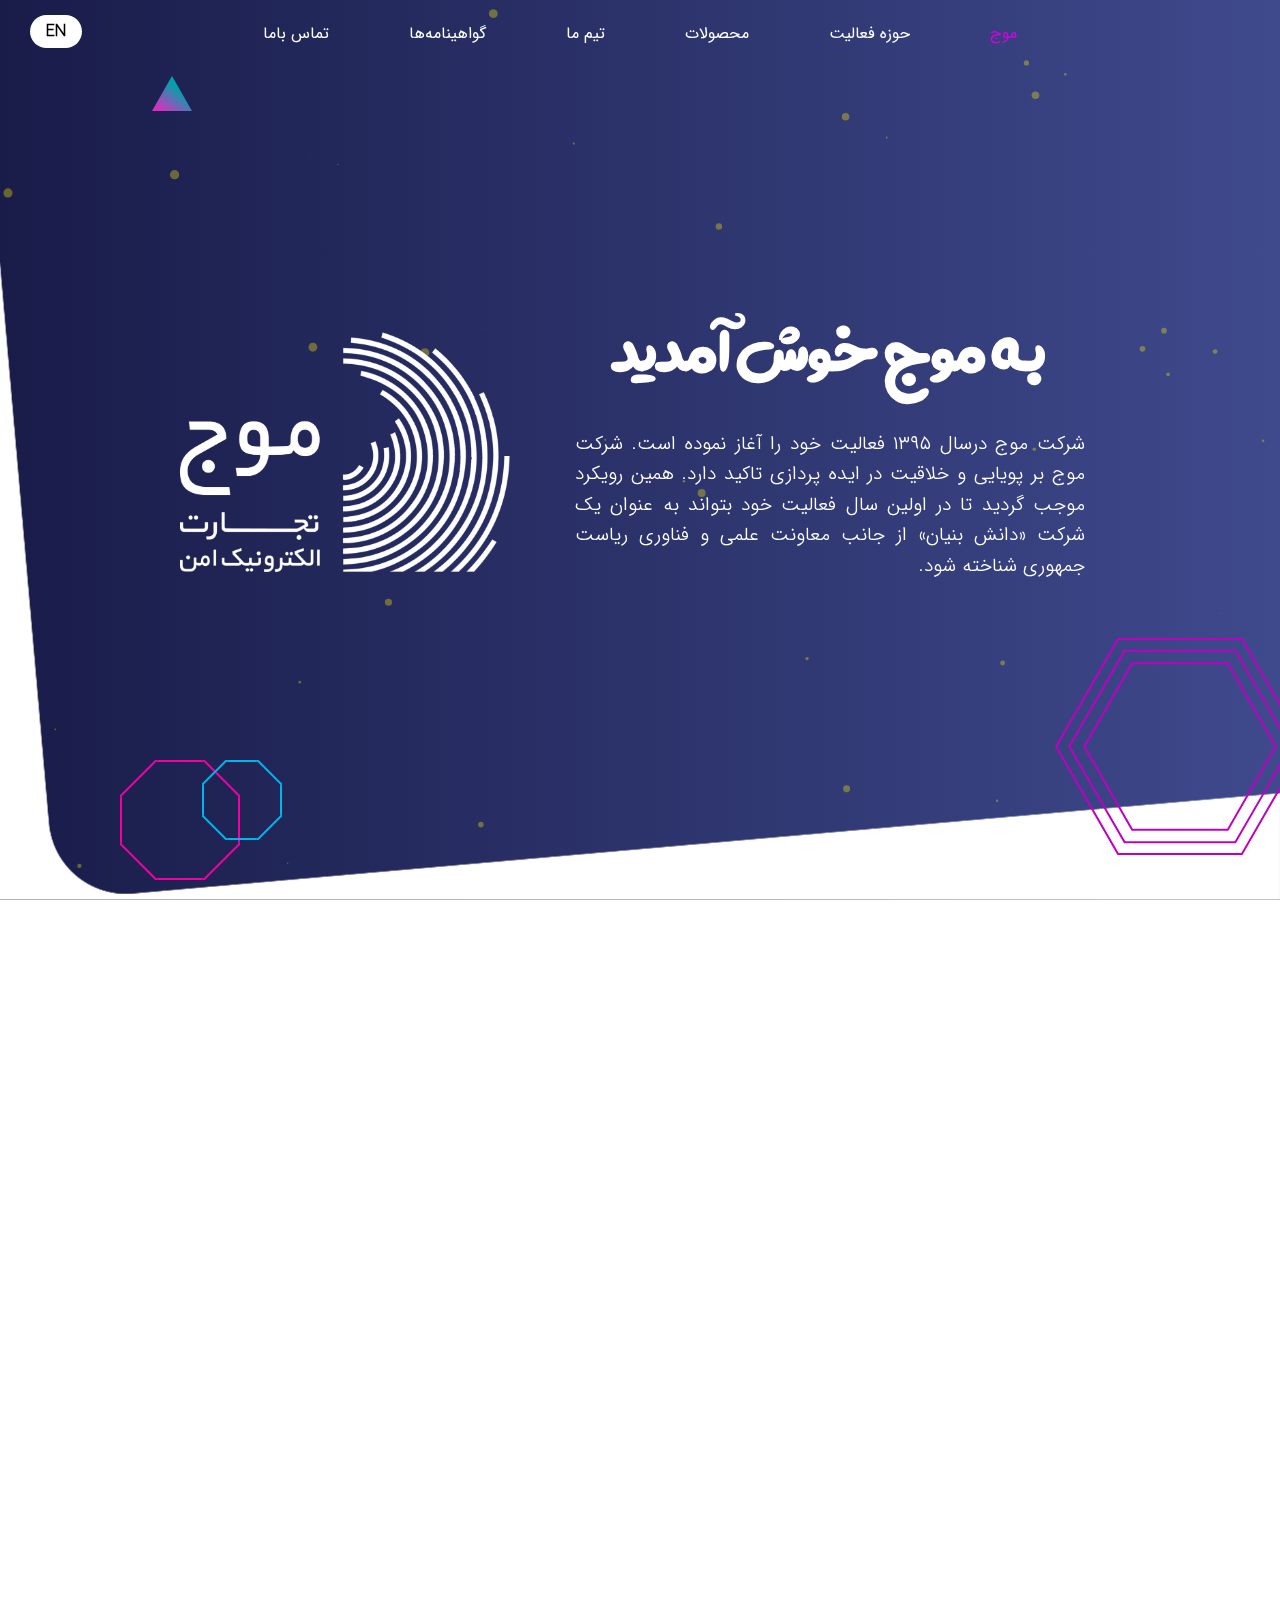
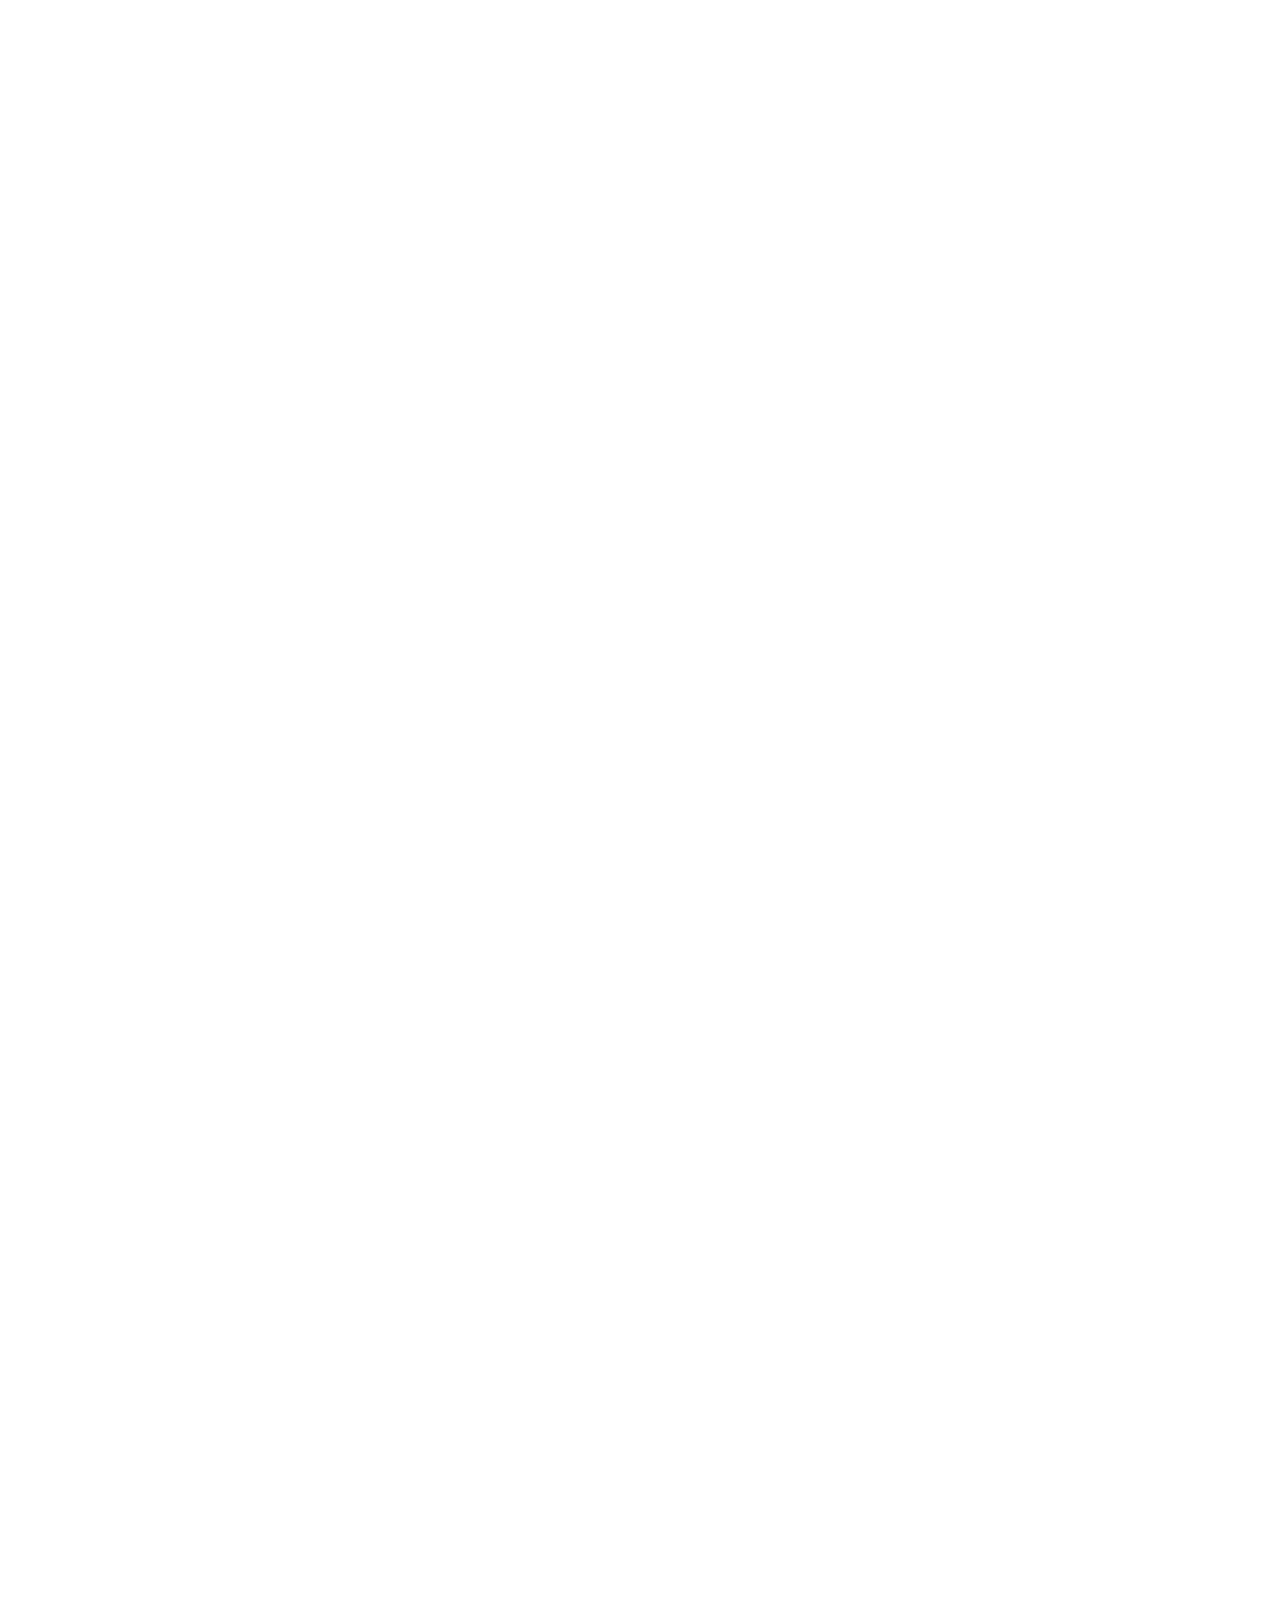
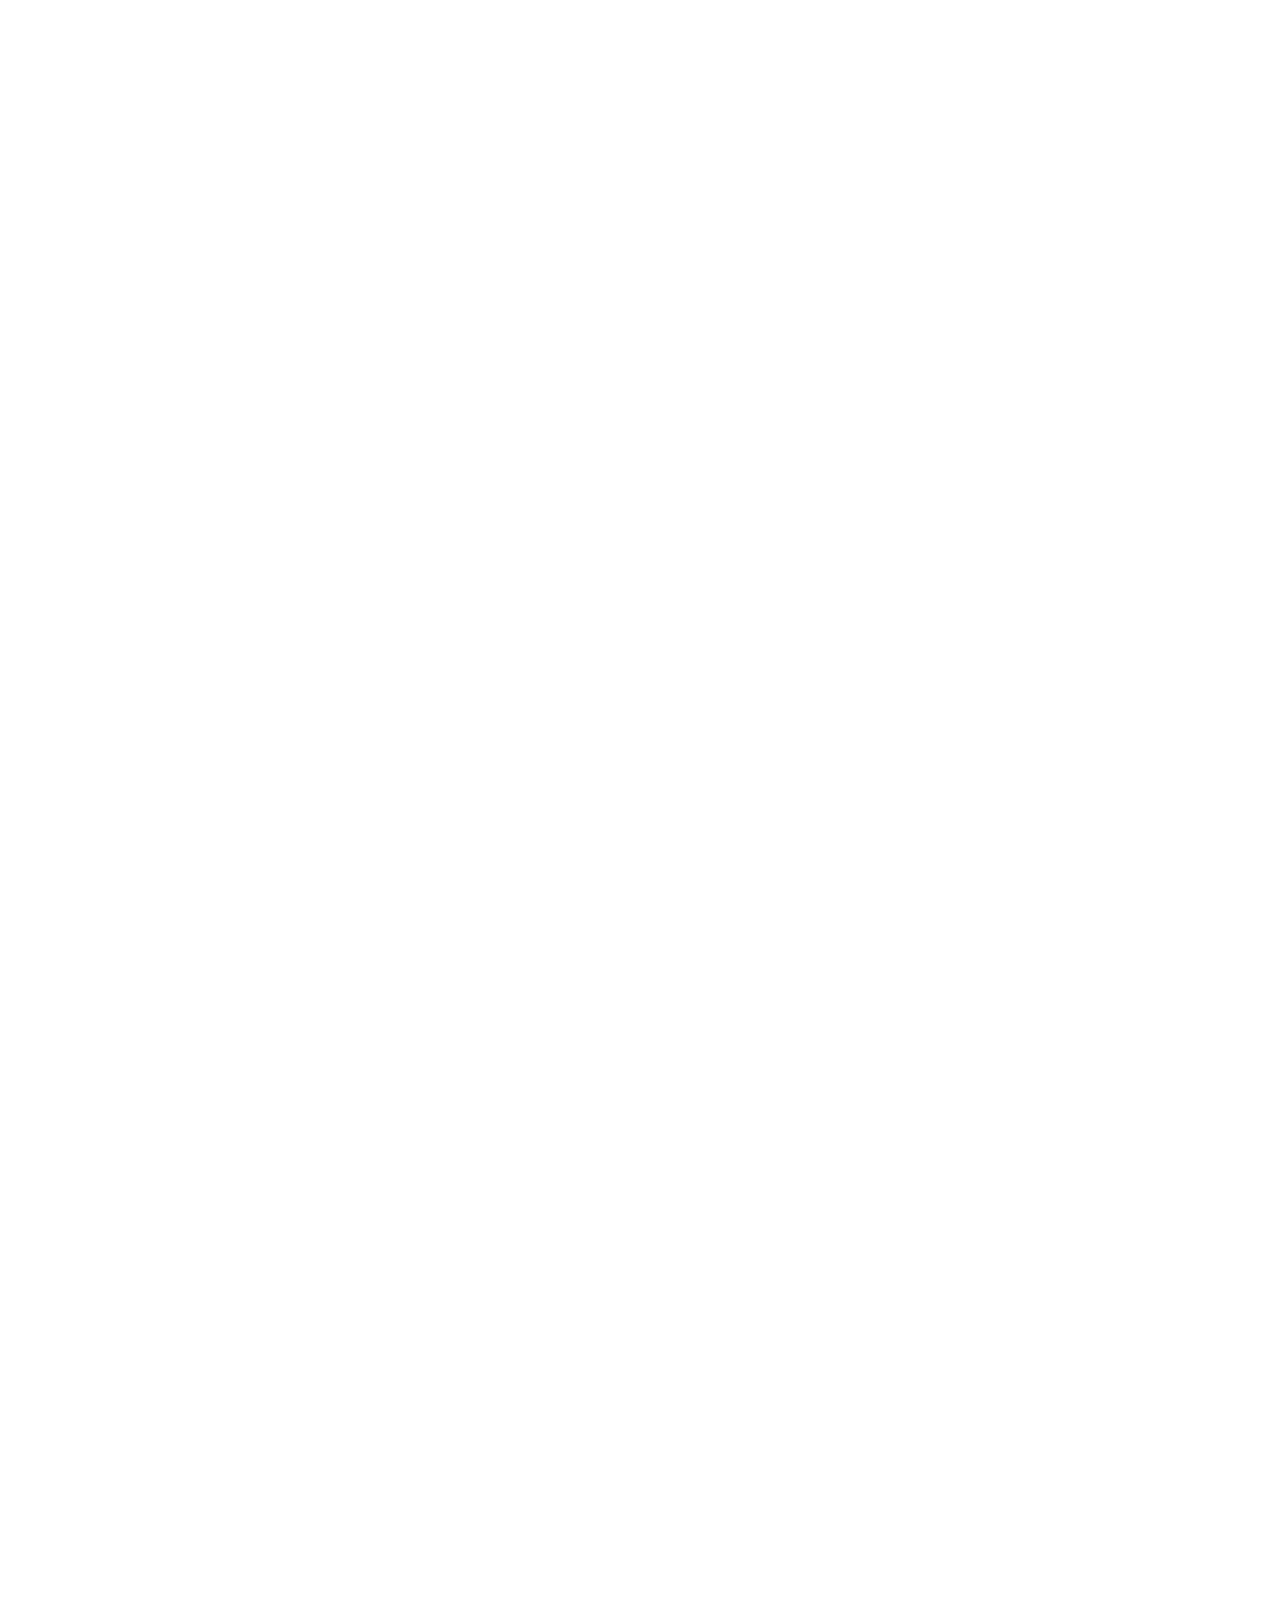
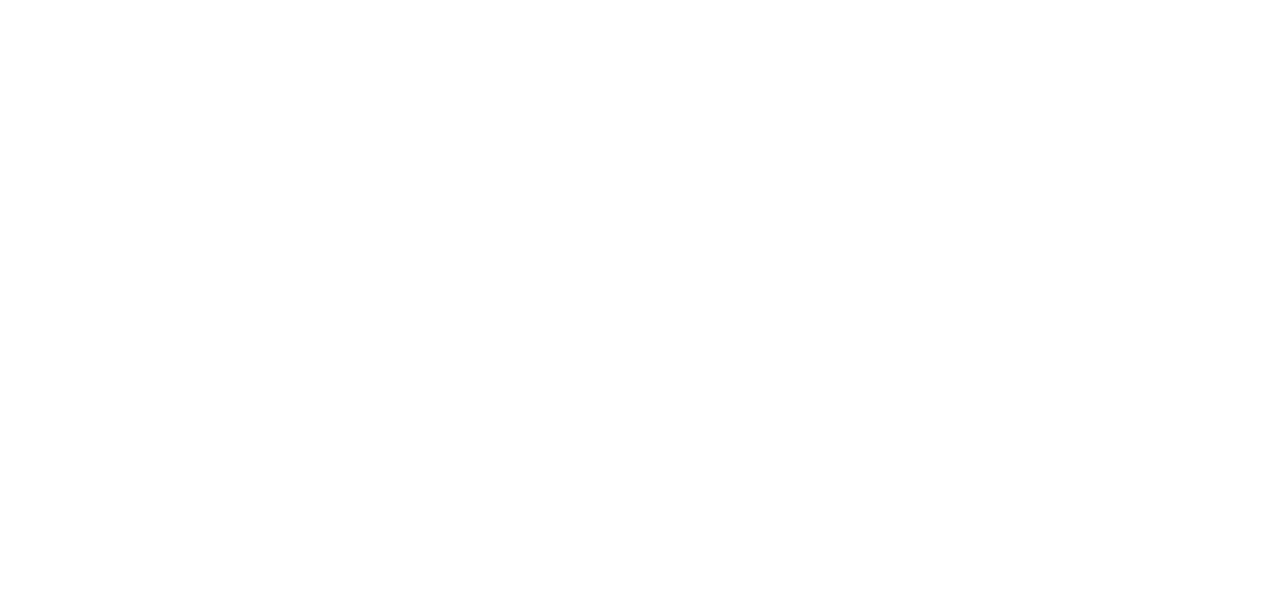
==== commit 60c952e7: "add team" ====
--- a/index.html
+++ b/index.html
@@ -2,10 +2,27 @@
 <html lang="fa" dir="rtl">
 <head>
     <meta charset="UTF-8">
-    <title>شرکت الکترونیک تجارت امن موج</title>
+    <title>شرکت تجارت الکترونیک امن موج</title>
     <meta name="viewport"
           content="width=device-width, user-scalable=no, initial-scale=1.0, maximum-scale=1.0, minimum-scale=1.0">
     <meta http-equiv="X-UA-Compatible" content="ie=edge">
+    <meta http-equiv="Content-Type" content="text/html; charset=UTF-8">
+    <meta name="description" content="شرکت تجارت الکترونیک امن موج">
+    <meta name="keywords"
+          content="هوش مصنوعی,تحلیل داده,پردازش گفتار,پردازش متن,پردازش تصویر,هوش کسب و کار,پخش ویدئویی,معاملات الگوریتمی بورس,پخش ویدئو 360 درجه،واقعیت افزوده،واقعیت مجازی">
+    <meta name="application-name" content="شرکت تجارت الکترونیک امن موج">
+    <meta name="msapplication-TileColor" content="#3399cc">
+    <meta property="og:title" content="شرکت تجارت الکترونیک امن موج"/>
+    <meta property="og:site_name" content="شرکت تجارت الکترونیک امن موج"/>
+    <meta property="og:description" content="
+                شرکت موج در سال 1395 فعالیت خود را آغاز نموده است. شرکت موج بر پویایی و خلاقیت در ایده‌پردازی تاکید
+                دارد. همین رویکرد موجب گردید تا در اولین سال فعالیت خود بتواند به عنوان یک شرکت «دانش بنیان» از جانب
+                معاونت علمی و فناوری ریاست جمهوری شناخته شود.
+            "/>
+    <meta property="og:image" content="https://amnmoj.com/assets/imag/favicon.png"/>
+    <link rel="apple-touch-icon" href="assets/img/favicon.png">
+    <link rel="icon" href="assets/img/favicon.png" type="image/x-icon"/>
+    <link href="assets/img/favicon.png" type="image/x-icon" rel="shortcut icon"/>
     <link rel="stylesheet" href="assets/font-persian/iransans/css/fontiran.css">
     <link rel="stylesheet" href="assets/font-persian/AVINY.TTF">
     <link rel="stylesheet" href="assets/css/style.css">
@@ -25,32 +42,36 @@
                 </div>
             </button>
             <div class="navi">
-            <div class="collapse navbar-collapse" id="navbarTogglerDemo02">
-
-                <ul class="navbar-nav">
-
-                    <li class="nav-item">
-                        <a class="nav-link firstSection" href="#firstSection" title="First Section">موج<span
-                                class="sr-only">(current)</span></a>
-                    </li>
-                    <li class="nav-item">
-                        <a class="nav-link secondSection" href="#secondSection" title="Second Section">حوزه فعالیت</a>
-                    </li>
-                    <li class="nav-item">
-                        <a class="nav-link thirdSection" href="#thirdSection" title="Second Section">محصولات</a>
-                    </li>
-                    <li class="nav-item">
-                        <a class="nav-link fourthSection" href="#fourthSection" title="Fourth Section">گواهینامه‌ها</a>
-                    </li>
-                    <li class="nav-item">
-                        <a class="nav-link fifthSection" href="#fifthSection" title="First Slide">تماس باما</a>
-                    </li>
-                </ul>
-            </div>
+                <div class="collapse navbar-collapse" id="navbarTogglerDemo02">
+
+                    <ul class="navbar-nav">
+
+                        <li class="nav-item">
+                            <a class="nav-link firstSection" href="#firstSection" title="First Section">موج<span
+                                    class="sr-only">(current)</span></a>
+                        </li>
+                        <li class="nav-item">
+                            <a class="nav-link secondSection" href="#secondSection" title="Second Section">حوزه
+                                فعالیت</a>
+                        </li>
+                        <li class="nav-item">
+                            <a class="nav-link thirdSection" href="#thirdSection" title="Second Section">محصولات</a>
+                        </li>
+                        <li class="nav-item">
+                            <a class="nav-link fourthSection" href="#fourthSection" title="Fourth Section">تیم ما</a>
+                        </li>
+                        <li class="nav-item">
+                            <a class="nav-link fifthSection" href="#fifthSection" title="First Slide">گواهینامه‌ها</a>
+                        </li>
+                        <li class="nav-item">
+                            <a class="nav-link sixthSection" href="#sixthSection" title="First Slide">تماس باما</a>
+                        </li>
+                    </ul>
+                </div>
             </div>
         </nav>
         <div class="change-language">
-            <button class="btn-change-language">EN</button>
+            <a href="https://amnmoj.com/old/en/" class="btn-change-language">EN</a>
         </div>
     </section>
 
@@ -68,9 +89,10 @@
                             <div class="col-12 col-md-6  col-lg-6 order-1 order-md-0">
                                 <h2 class="welcome">به موج خوش آمدید</h2>
                                 <h1 class="explain">شرکت موج درسال ۱۳۹۵ فعالیت خود را آغاز نموده است. شرکت موج بر پویایی
-                                    و خلاقیت در ایده پردازی تاکید دارد. همین رویکرد موجب گردید تا در اولین سال فعالیت خود
+                                    و خلاقیت در ایده پردازی تاکید دارد. همین رویکرد موجب گردید تا در اولین سال فعالیت
+                                    خود
                                     بتواند به عنوان یک شرکت «دانش بنیان» از جانب معاونت علمی و فناوری ریاست جمهوری
-                                     شناخته شود.</h1>
+                                    شناخته شود.</h1>
                             </div>
                             <div class="col-12 col-md-6  col-lg-4 text-center text-md-left order-0 order-md-1">
                                 <div class="image-logo-card">
@@ -125,30 +147,37 @@
                                                 <div class="system-box-text system-first-text fadeIn">
                                                     <h2 class="system-title">تحلیل داده و هوش کسب وکار </h2>
 
-                                                    <p class="system-explain">	راهکارهای هوش تجاری</p>
+                                                    <p class="system-explain"> راهکارهای هوش تجاری</p>
                                                     <p class="system-explain">انبار داده</p>
-                                                    <p class="system-explain">	شناسایی و پایش شاخص‌های کلیدی عملکرد
-                                                        </p>
+                                                    <p class="system-explain"> شناسایی و پایش شاخص‌های کلیدی عملکرد
+                                                    </p>
                                                     <p class="system-explain">ارزیابی عملکرد</p>
                                                     <p class="system-explain">داشبوردهای مدیریتی عملکردی و راهبردی</p>
-                                                    <p class="system-explain">	داده‌کاوی و مدل‌سازی</p>
-                                                    <p class="system-explain">	تحلیل و عارضه یابی سازمانی، تحلیل شکاف، و مشاوره و برنامه ریزی جهت ایجاد زیرساخت‌های سازمانی برای اجرای پروژه های داده کاوی و هوش کسب و کار</p>
-                                                    <p class="system-explain">	مدیریت پایگاه داده‌های جزیره‌ای درون سازمانی و برون‌سازمانی</p>
-                                                    <p class="system-explain">	آموزش و توانمندسازی افراد سازمان در حوزه‌های داده‌کاوی و هوش تجاری</p>
-                                                    <p class="system-explain">	مشاوره سازمانی جهت اجرای پروژه‌های داده‌کاوی و هوش کسب و کار</p>
+                                                    <p class="system-explain"> داده‌کاوی و مدل‌سازی</p>
+                                                    <p class="system-explain"> تحلیل و عارضه یابی سازمانی، تحلیل شکاف، و
+                                                        مشاوره و برنامه ریزی جهت ایجاد زیرساخت‌های سازمانی برای اجرای
+                                                        پروژه های داده کاوی و هوش کسب و کار</p>
+                                                    <p class="system-explain"> مدیریت پایگاه داده‌های جزیره‌ای درون
+                                                        سازمانی و برون‌سازمانی</p>
+                                                    <p class="system-explain"> آموزش و توانمندسازی افراد سازمان در
+                                                        حوزه‌های داده‌کاوی و هوش تجاری</p>
+                                                    <p class="system-explain"> مشاوره سازمانی جهت اجرای پروژه‌های
+                                                        داده‌کاوی و هوش کسب و کار</p>
 
                                                 </div>
                                             </div>
                                             <div class="col-12 col-md-6  order-0 order-md-1">
                                                 <div class="box-circle">
-                                                    <div class="circle-image system_1" style="border-top: 4px dashed #a003f1;">
+                                                    <div class="circle-image system_1"
+                                                         style="border-top: 4px dashed #a003f1;">
                                                         <img src="assets/img/system-money.png" alt="" class="flipInY">
                                                         <div data-target="#carouselExampleCaptions" data-slide-to="0"
                                                              class="system-btn system_1 active"><img
                                                                 src="assets/img/system-money-icon.png" alt=""></div>
                                                         <div data-target="#carouselExampleCaptions" data-slide-to="1"
                                                              class="system-btn system_2"><img
-                                                                src="assets/img/system-application-icon.png" alt=""></div>
+                                                                src="assets/img/system-application-icon.png" alt="">
+                                                        </div>
                                                         <div data-target="#carouselExampleCaptions" data-slide-to="2"
                                                              class="system-btn system_3"><img
                                                                 src="assets/img/system-proccess-icon.png" alt=""></div>
@@ -167,25 +196,30 @@
                                             <div class="col-12 col-md-6  order-1 order-md-0">
                                                 <div class="system-box-text fadeIn">
                                                     <h2 class="system-title">سامانه های سفارش مشتری</h2>
-                                                    <p class="system-explain">	تولید نرم افزار تحت وب با تکنولوژی‌های روز</p>
-                                                    <p class="system-explain">	تولید نرم افزار مخصوص اندروید</p>
-                                                    <p class="system-explain">	تولید نرم افزار مخصوص iOS</p>
-                                                    <p class="system-explain">	تولید نرم افزار مخصوص ویندوز</p>
-                                                    <p class="system-explain">	توسعه ی انواع نرم افزار در حوزه ی استریمینگ ویدئو، VOD </p>
+                                                    <p class="system-explain"> تولید نرم افزار تحت وب با تکنولوژی‌های
+                                                        روز</p>
+                                                    <p class="system-explain"> تولید نرم افزار مخصوص اندروید</p>
+                                                    <p class="system-explain"> تولید نرم افزار مخصوص iOS</p>
+                                                    <p class="system-explain"> تولید نرم افزار مخصوص ویندوز</p>
+                                                    <p class="system-explain"> توسعه ی انواع نرم افزار در حوزه ی
+                                                        استریمینگ ویدئو، VOD </p>
 
 
                                                 </div>
                                             </div>
                                             <div class="col-12 col-md-6  order-0 order-md-1">
                                                 <div class="box-circle">
-                                                    <div class="circle-image system_2" style=" border-right: 4px dashed #a003f1;">
-                                                        <img src="assets/img/system-application.png" alt="" class="flipInX">
+                                                    <div class="circle-image system_2"
+                                                         style=" border-right: 4px dashed #a003f1;">
+                                                        <img src="assets/img/system-application.png" alt=""
+                                                             class="flipInX">
                                                         <div data-target="#carouselExampleCaptions" data-slide-to="0"
                                                              class="system-btn system_1"><img
                                                                 src="assets/img/system-money-icon.png" alt=""></div>
                                                         <div data-target="#carouselExampleCaptions" data-slide-to="1"
                                                              class="system-btn system_2  active"><img
-                                                                src="assets/img/system-application-icon.png" alt=""></div>
+                                                                src="assets/img/system-application-icon.png" alt="">
+                                                        </div>
                                                         <div data-target="#carouselExampleCaptions" data-slide-to="2"
                                                              class="system-btn system_3"><img
                                                                 src="assets/img/system-proccess-icon.png" alt=""></div>
@@ -205,28 +239,34 @@
                                                 <div class="system-box-text fadeIn">
                                                     <h2 class="system-title">پردازش محتوا و هوش مصنوعی </h2>
                                                     <p class="system-explain">پردازش متن، پردازش گفتار، پردازش تصویر</p>
-                                                    <p class="system-explain">	بازشناسی چهره افراد</p>
+                                                    <p class="system-explain"> بازشناسی چهره افراد</p>
                                                     <p class="system-explain">تشخیص جنسیت از روی چهره افراد</p>
-                                                    <p class="system-explain">	بازشناسی اشیا در تصاویر و ویدیو</p>
-                                                    <p class="system-explain">	ردگیری افراد و اشیا در ویدیو</p>
-                                                    <p class="system-explain">	قابلیت تحلیل ویدیو به صورت آنلاین و آفلاین</p>
-                                                    <p class="system-explain">	تبدیل تصویر اسناد به متن</p>
-                                                    <p class="system-explain">	دسته‌بندی معنایی محتوای تصویری و ویدیویی</p>
-                                                    <p class="system-explain">	برچسب‌زنی معنایی هوشمند محتوای تصویری و ویدیویی</p>
-                                                    <p class="system-explain">	جستجو در محتوای تصویری و ویدیویی</p>
+                                                    <p class="system-explain"> بازشناسی اشیا در تصاویر و ویدیو</p>
+                                                    <p class="system-explain"> ردگیری افراد و اشیا در ویدیو</p>
+                                                    <p class="system-explain"> قابلیت تحلیل ویدیو به صورت آنلاین و
+                                                        آفلاین</p>
+                                                    <p class="system-explain"> تبدیل تصویر اسناد به متن</p>
+                                                    <p class="system-explain"> دسته‌بندی معنایی محتوای تصویری و
+                                                        ویدیویی</p>
+                                                    <p class="system-explain"> برچسب‌زنی معنایی هوشمند محتوای تصویری و
+                                                        ویدیویی</p>
+                                                    <p class="system-explain"> جستجو در محتوای تصویری و ویدیویی</p>
 
                                                 </div>
                                             </div>
                                             <div class="col-12 col-md-6  order-0 order-md-1">
                                                 <div class="box-circle">
-                                                    <div class="circle-image system_3" style=" border-bottom: 4px dashed #a003f1;">
-                                                        <img src="assets/img/system-proccess.png" alt="" class="flipInY">
+                                                    <div class="circle-image system_3"
+                                                         style=" border-bottom: 4px dashed #a003f1;">
+                                                        <img src="assets/img/system-proccess.png" alt=""
+                                                             class="flipInY">
                                                         <div data-target="#carouselExampleCaptions" data-slide-to="0"
                                                              class="system-btn system_1"><img
                                                                 src="assets/img/system-money-icon.png" alt=""></div>
                                                         <div data-target="#carouselExampleCaptions" data-slide-to="1"
                                                              class="system-btn system_2"><img
-                                                                src="assets/img/system-application-icon.png" alt=""></div>
+                                                                src="assets/img/system-application-icon.png" alt="">
+                                                        </div>
                                                         <div data-target="#carouselExampleCaptions" data-slide-to="2"
                                                              class="system-btn system_3  active"><img
                                                                 src="assets/img/system-proccess-icon.png" alt=""></div>
@@ -245,23 +285,26 @@
                                             <div class="col-12 col-md-6  order-1 order-md-0">
                                                 <div class="system-box-text fadeIn">
                                                     <h2 class="system-title">واقعیت مجازی و افزوده</h2>
-                                                    <p class="system-explain">	مشاوره و تولید محتوای ۳۶۰ درجه</p>
+                                                    <p class="system-explain"> مشاوره و تولید محتوای ۳۶۰ درجه</p>
                                                     <p class="system-explain">مشاوره و تولید محتوای واقعیت مجازی</p>
-                                                    <p class="system-explain">	مشاوره و تولید محتوای واقعیت افزوده</p>
-                                                    <p class="system-explain">	توسعه ی انواع نرم افزارهای سفارشی واقعیت مجازی ، افزوده و ترکیبی</p>
+                                                    <p class="system-explain"> مشاوره و تولید محتوای واقعیت افزوده</p>
+                                                    <p class="system-explain"> توسعه ی انواع نرم افزارهای سفارشی واقعیت
+                                                        مجازی ، افزوده و ترکیبی</p>
 
                                                 </div>
                                             </div>
                                             <div class="col-12 col-md-6  order-0 order-md-1">
                                                 <div class="box-circle">
-                                                    <div class="circle-image system_4" style="  border-left: 4px dashed #a003f1;">
+                                                    <div class="circle-image system_4"
+                                                         style="  border-left: 4px dashed #a003f1;">
                                                         <img src="assets/img/system-vr.png" alt="" class="flipInX">
                                                         <div data-target="#carouselExampleCaptions" data-slide-to="0"
                                                              class="system-btn system_1"><img
                                                                 src="assets/img/system-money-icon.png" alt=""></div>
                                                         <div data-target="#carouselExampleCaptions" data-slide-to="1"
                                                              class="system-btn system_2"><img
-                                                                src="assets/img/system-application-icon.png" alt=""></div>
+                                                                src="assets/img/system-application-icon.png" alt="">
+                                                        </div>
                                                         <div data-target="#carouselExampleCaptions" data-slide-to="2"
                                                              class="system-btn system_3"><img
                                                                 src="assets/img/system-proccess-icon.png" alt=""></div>
@@ -313,10 +356,14 @@
                                             <div class="col-md-5">
                                                 <div class="box-image-item d-none d-md-block">
 
-                                                    <div class="image-item motahari fadeIn" >
+                                                    <div class="image-item motahari fadeIn">
                                                         <img src="assets/img/motahari/Galaxy-motahari-1.png" alt="">
                                                     </div>
-                                                    <div class="cafe-bazar fadeInUp"><a href="https://cafebazaar.ir/app/ir.motahari.app" target="_blank"><span class="pl-2">دریافت از</span><img src="assets/img/bazaar-logo-and-logotype.png" alt=""></a></div>
+                                                    <div class="cafe-bazar fadeInUp"><a
+                                                            href="https://cafebazaar.ir/app/ir.motahari.app"
+                                                            target="_blank"><span class="pl-2">دریافت از</span><img
+                                                            src="assets/img/bazaar-logo-and-logotype.png" alt=""></a>
+                                                    </div>
                                                 </div>
                                             </div>
                                             <div class="col-md-7">
@@ -324,7 +371,8 @@
                                                     <div class="col-12">
                                                         <div class="image-app fadeInDown">
                                                             <div class="side-image-app">
-                                                                <img src="assets/img/motahari/motahari-chehre.png" alt="">
+                                                                <img src="assets/img/motahari/motahari-chehre.png"
+                                                                     alt="">
                                                             </div>
 
                                                         </div>
@@ -335,11 +383,17 @@
                                                         <h5 class="title fadeInUp">اپلیکیشن استاد مطهری</h5>
                                                         <div class="box-image-item d-block d-md-none">
                                                             <div class="image-item motahari fadeIn ">
-                                                                <img src="assets/img/motahari/Galaxy-motahari-1.png" alt="">
+                                                                <img src="assets/img/motahari/Galaxy-motahari-1.png"
+                                                                     alt="">
                                                             </div>
-                                                            <div class="cafe-bazar fadeInUp"><a href="https://cafebazaar.ir/app/ir.motahari.app" target="_blank">دریافت از<img src="assets/img/bazaar-logo-and-logotype.png" alt=""></a></div>
-                                                        </div>
-                                                        <p class="caption fadeInUp"> اپلیکیشن جامع "استاد مطهری" به همت بنیاد حفظ
+                                                            <div class="cafe-bazar fadeInUp"><a
+                                                                    href="https://cafebazaar.ir/app/ir.motahari.app"
+                                                                    target="_blank">دریافت از<img
+                                                                    src="assets/img/bazaar-logo-and-logotype.png"
+                                                                    alt=""></a></div>
+                                                        </div>
+                                                        <p class="caption fadeInUp"> اپلیکیشن جامع "استاد مطهری" به همت
+                                                            بنیاد حفظ
                                                             و نشر آثار شهید علامه استاد مرتضی مطهری و توسط شرکت افق گستر
                                                             مبین شریف به شماره ثبت ۴۸۹۵۱۰
                                                             طراحی و پیاده سازی گردیده است.
@@ -368,69 +422,69 @@
 
                                     </div>
                                 </div>
-                         <!--       <div class="carousel-item ">
-                                    <div class="activities-item p-3 p-md-0">
-                                        <div class="row d-flex justify-content-center align-items-center">
-                                            <div class="col-md-5">
-                                                <div class="box-image-item d-none d-md-block">
-                                                    &lt;!&ndash;  <div class="image-item-background">
-                                                          <img src="assets/img/eslimi.svg" alt="">
-                                                      </div>&ndash;&gt;
-                                                    <div class="image-item hap fadeIn">
-                                                        <img src="assets/img/hap/درخواست%20سفر.png" alt="">
-                                                    </div>
-                                                </div>
-
-
-                                            </div>
-                                            <div class="col-md-7">
-                                                <div class="row">
-                                                    <div class="col-12">
-                                                        <div class="image-app fadeInDown">
-                                                            <div class="side-image-app">
-                                                                <img src="assets/img/hap/لوگو%20هپ%20نهایی.jpg" alt="">
-                                                            </div>
-
-                                                        </div>
-
-
-                                                    </div>
-                                                    <div class="col-12">
-                                                        <h5 class="title fadeInUp">اپلیکیشن هپ</h5>
-                                                        <div class="box-image-item">
-                                                            <div class="image-item hap fadeIn d-block d-md-none">
-                                                                <img src="assets/img/hap/درخواست%20سفر.png" alt="">
-                                                            </div>
-                                                        </div>
-                                                        <p class="caption fadeInUp"> اپلیکیشن جامع "استاد مطهری" به همت بنیاد حفظ
-                                                            و نشر آثار شهید علامه استاد مرتضی مطهری و توسط شرکت افق گستر
-                                                            مبین شریف به شماره ثبت 489510
-                                                            طراحی و پیاده سازی گردیده است.
-                                                            این اپلیکیشن جامع ترین سامانه دسترسی به کلیه آثار استاد،
-                                                            کتاب های صوتی
-                                                            تولید شده و گنجینه کامل سخنرانی های ایشان، مسابقات
-                                                            کتابخوانی، دوره های
-                                                            کتابخوانی و دوره های آموزشی می باشد.
-
-                                                        </p>
-                                                        <div class="activities-buttons fadeInUp">
-                                                            <button class="activities-btn property_btn"
-                                                                    data-name="hap">
-                                                                ویژگی ها
-                                                            </button>
-                                                            <button class="activities-btn gallery_btn"
-                                                                    data-name="hap">
-                                                                گالری
-                                                            </button>
-                                                        </div>
-                                                    </div>
-                                                </div>
-                                            </div>
-
-                                        </div>
-
-                                    </div>
-                                </div>-->
+                                <!--       <div class="carousel-item ">
+                                           <div class="activities-item p-3 p-md-0">
+                                               <div class="row d-flex justify-content-center align-items-center">
+                                                   <div class="col-md-5">
+                                                       <div class="box-image-item d-none d-md-block">
+                                                           &lt;!&ndash;  <div class="image-item-background">
+                                                                 <img src="assets/img/eslimi.svg" alt="">
+                                                             </div>&ndash;&gt;
+                                                           <div class="image-item hap fadeIn">
+                                                               <img src="assets/img/hap/درخواست%20سفر.png" alt="">
+                                                           </div>
+                                                       </div>
+
+
+                                                   </div>
+                                                   <div class="col-md-7">
+                                                       <div class="row">
+                                                           <div class="col-12">
+                                                               <div class="image-app fadeInDown">
+                                                                   <div class="side-image-app">
+                                                                       <img src="assets/img/hap/لوگو%20هپ%20نهایی.jpg" alt="">
+                                                                   </div>
+
+                                                               </div>
+
+
+                                                           </div>
+                                                           <div class="col-12">
+                                                               <h5 class="title fadeInUp">اپلیکیشن هپ</h5>
+                                                               <div class="box-image-item">
+                                                                   <div class="image-item hap fadeIn d-block d-md-none">
+                                                                       <img src="assets/img/hap/درخواست%20سفر.png" alt="">
+                                                                   </div>
+                                                               </div>
+                                                               <p class="caption fadeInUp"> اپلیکیشن جامع "استاد مطهری" به همت بنیاد حفظ
+                                                                   و نشر آثار شهید علامه استاد مرتضی مطهری و توسط شرکت افق گستر
+                                                                   مبین شریف به شماره ثبت 489510
+                                                                   طراحی و پیاده سازی گردیده است.
+                                                                   این اپلیکیشن جامع ترین سامانه دسترسی به کلیه آثار استاد،
+                                                                   کتاب های صوتی
+                                                                   تولید شده و گنجینه کامل سخنرانی های ایشان، مسابقات
+                                                                   کتابخوانی، دوره های
+                                                                   کتابخوانی و دوره های آموزشی می باشد.
+
+                                                               </p>
+                                                               <div class="activities-buttons fadeInUp">
+                                                                   <button class="activities-btn property_btn"
+                                                                           data-name="hap">
+                                                                       ویژگی ها
+                                                                   </button>
+                                                                   <button class="activities-btn gallery_btn"
+                                                                           data-name="hap">
+                                                                       گالری
+                                                                   </button>
+                                                               </div>
+                                                           </div>
+                                                       </div>
+                                                   </div>
+
+                                               </div>
+
+                                           </div>
+                                       </div>-->
                                 <div class="carousel-item ">
                                     <div class="activities-item p-3 p-md-0">
                                         <div class="row d-flex justify-content-center align-items-center">
@@ -439,7 +493,11 @@
                                                     <div class="image-item rezvan fadeIn">
                                                         <img src="assets/img/rezvan/صفحه%20اصلی.png" alt="">
                                                     </div>
-                                                    <div class="cafe-bazar fadeInUp"><a href="https://cafebazaar.ir/app/ir.aqr.razavi" target="_blank"><span class="pl-2">دریافت از</span><img src="assets/img/bazaar-logo-and-logotype.png" alt=""></a></div>
+                                                    <div class="cafe-bazar fadeInUp"><a
+                                                            href="https://cafebazaar.ir/app/ir.aqr.razavi"
+                                                            target="_blank"><span class="pl-2">دریافت از</span><img
+                                                            src="assets/img/bazaar-logo-and-logotype.png" alt=""></a>
+                                                    </div>
 
                                                 </div>
 
@@ -463,11 +521,20 @@
                                                             <div class="image-item rezvan fadeIn ">
                                                                 <img src="assets/img/rezvan/صفحه%20اصلی.png" alt="">
                                                             </div>
-                                                            <div class="cafe-bazar fadeInUp"><a href="https://cafebazaar.ir/app/ir.aqr.razavi" target="_blank"><span class="pl-2">دریافت از</span><img src="assets/img/bazaar-logo-and-logotype.png" alt=""></a></div>
+                                                            <div class="cafe-bazar fadeInUp"><a
+                                                                    href="https://cafebazaar.ir/app/ir.aqr.razavi"
+                                                                    target="_blank"><span
+                                                                    class="pl-2">دریافت از</span><img
+                                                                    src="assets/img/bazaar-logo-and-logotype.png"
+                                                                    alt=""></a></div>
 
                                                         </div>
                                                         <p class="caption fadeInUp">
-                                                            رضوان یک برنامه کاربردی برای زائرین و دوست داران امام رضا (ع) است. در برنامه رضوان خدمات متنوعی برای زائران و هم چنین خادمان اما رضا (ع) در نظر گرفته شده است. این پروژه در کم تر از سه ماه پس از رونمایی، بیش از ۶۰۰ هزار رجیستر داشته است و در کافه بازار نیز امتیاز ۴/۵ از ۵ را به خود اختصاص داده است.
+                                                            رضوان یک برنامه کاربردی برای زائرین و دوست داران امام رضا
+                                                            (ع) است. در برنامه رضوان خدمات متنوعی برای زائران و هم چنین
+                                                            خادمان اما رضا (ع) در نظر گرفته شده است. این پروژه در کم تر
+                                                            از سه ماه پس از رونمایی، بیش از ۶۰۰ هزار رجیستر داشته است و
+                                                            در کافه بازار نیز امتیاز ۴/۵ از ۵ را به خود اختصاص داده است.
 
                                                         </p>
                                                         <div class="activities-buttons fadeInUp">
@@ -496,7 +563,11 @@
                                                     <div class="image-item aio fadeIn">
                                                         <img src="assets/img/aio/صفحه%20اصلی.png" alt="">
                                                     </div>
-                                                    <div class="cafe-bazar fadeInUp"><a href="https://cafebazaar.ir/app/tv.perception.android.aio" target="_blank"><span class="pl-2">دریافت از</span><img src="assets/img/bazaar-logo-and-logotype.png" alt=""></a></div>
+                                                    <div class="cafe-bazar fadeInUp"><a
+                                                            href="https://cafebazaar.ir/app/tv.perception.android.aio"
+                                                            target="_blank"><span class="pl-2">دریافت از</span><img
+                                                            src="assets/img/bazaar-logo-and-logotype.png" alt=""></a>
+                                                    </div>
 
                                                 </div>
 
@@ -520,11 +591,20 @@
                                                             <div class="image-item aio fadeIn">
                                                                 <img src="assets/img/aio/صفحه%20اصلی.png" alt="">
                                                             </div>
-                                                            <div class="cafe-bazar fadeInUp"><a href="https://cafebazaar.ir/app/tv.perception.android.aio" target="_blank"><span class="pl-2">دریافت از</span><img src="assets/img/bazaar-logo-and-logotype.png" alt=""></a></div>
+                                                            <div class="cafe-bazar fadeInUp"><a
+                                                                    href="https://cafebazaar.ir/app/tv.perception.android.aio"
+                                                                    target="_blank"><span
+                                                                    class="pl-2">دریافت از</span><img
+                                                                    src="assets/img/bazaar-logo-and-logotype.png"
+                                                                    alt=""></a></div>
 
                                                         </div>
                                                         <p class="caption fadeInUp">
-                                                            آیو یک سرویس تعاملی است که برای اولین بار در ایران برای کاربران خود حق انتخاب ایجاد کرده است. با استفاده از آیو شما قادر خواهید بود به محتوای دلخواه خود (ویدئو، صوت، بازی و سرگرمی، خدمات ارزش افزوده و ...) در هر زمان و هر جا که می‌خواهید دسترسی داشته باشید.
+                                                            آیو یک سرویس تعاملی است که برای اولین بار در ایران برای
+                                                            کاربران خود حق انتخاب ایجاد کرده است. با استفاده از آیو شما
+                                                            قادر خواهید بود به محتوای دلخواه خود (ویدئو، صوت، بازی و
+                                                            سرگرمی، خدمات ارزش افزوده و ...) در هر زمان و هر جا که
+                                                            می‌خواهید دسترسی داشته باشید.
 
                                                         </p>
                                                         <div class="activities-buttons fadeInUp">
@@ -553,7 +633,11 @@
                                                     <div class="image-item wall fadeIn">
                                                         <img src="assets/img/wall360/صفحه%20املاک.png" alt="">
                                                     </div>
-                                                    <div class="cafe-bazar fadeInUp"><a href="https://cafebazaar.ir/app/ir.divar360/?l=fa" target="_blank"><span class="pl-2">دریافت از</span><img src="assets/img/bazaar-logo-and-logotype.png" alt=""></a></div>
+                                                    <div class="cafe-bazar fadeInUp"><a
+                                                            href="https://cafebazaar.ir/app/ir.divar360/?l=fa"
+                                                            target="_blank"><span class="pl-2">دریافت از</span><img
+                                                            src="assets/img/bazaar-logo-and-logotype.png" alt=""></a>
+                                                    </div>
 
                                                 </div>
 
@@ -577,11 +661,21 @@
                                                             <div class="image-item wall fadeIn">
                                                                 <img src="assets/img/wall360/صفحه%20املاک.png" alt="">
                                                             </div>
-                                                            <div class="cafe-bazar fadeInUp"><a href="https://cafebazaar.ir/app/ir.divar360/?l=fa" target="_blank"><span class="pl-2">دریافت از</span><img src="assets/img/bazaar-logo-and-logotype.png" alt=""></a></div>
+                                                            <div class="cafe-bazar fadeInUp"><a
+                                                                    href="https://cafebazaar.ir/app/ir.divar360/?l=fa"
+                                                                    target="_blank"><span
+                                                                    class="pl-2">دریافت از</span><img
+                                                                    src="assets/img/bazaar-logo-and-logotype.png"
+                                                                    alt=""></a></div>
 
                                                         </div>
                                                         <p class="caption fadeInUp">
-                                                            دیوار ۳۶۰ این امکان را به شما می دهد که در منزل یا محل کار خود بتوانید، جزئیات فضای مورد نظر خود را به صورت سه بعدی مشاهده کنید و راه بروید.این برنامه در بستر های وب سایت،اندروید و آی او اس، تمایل دارد بنا های تاریخی و ارزشمند کشور رابه علاقه مندان میراث فرهنگی در ایران و سایر کشورها معرفی کند.
+                                                            دیوار ۳۶۰ این امکان را به شما می دهد که در منزل یا محل کار
+                                                            خود بتوانید، جزئیات فضای مورد نظر خود را به صورت سه بعدی
+                                                            مشاهده کنید و راه بروید.این برنامه در بستر های وب
+                                                            سایت،اندروید و آی او اس، تمایل دارد بنا های تاریخی و ارزشمند
+                                                            کشور رابه علاقه مندان میراث فرهنگی در ایران و سایر کشورها
+                                                            معرفی کند.
                                                         </p>
                                                         <div class="activities-buttons fadeInUp">
                                                             <button class="activities-btn property_btn"
@@ -633,7 +727,10 @@
                                                             </div>
                                                         </div>
                                                         <p class="caption fadeInUp">
-                                                            تودید یک اپلیکیشن در حوزه مد و سبک زندگی می باشد. در این اپلیکیشن انواع محتوای متنی، صوتی و تصویری به کاربران نمایش داده می شود. این اپلیکیشن جزو اپلیکیشن های ارزش افزوده همراه اول محسوب می شود.
+                                                            تودید یک اپلیکیشن در حوزه مد و سبک زندگی می باشد. در این
+                                                            اپلیکیشن انواع محتوای متنی، صوتی و تصویری به کاربران نمایش
+                                                            داده می شود. این اپلیکیشن جزو اپلیکیشن های ارزش افزوده همراه
+                                                            اول محسوب می شود.
                                                         </p>
                                                         <div class="activities-buttons fadeInUp">
                                                             <button class="activities-btn property_btn"
@@ -653,65 +750,66 @@
 
                                     </div>
                                 </div>
-                           <!--     <div class="carousel-item ">
-                                    <div class="activities-item p-3 p-md-0">
-                                        <div class="row d-flex justify-content-center align-items-center">
-                                            <div class="col-md-5">
-                                                <div class="box-image-item d-none d-md-block">
-                                                    <div class="image-item wall fadeIn">
-                                                        <img src="assets/img/wall360/صفحه%20املاک.png" alt="">
-                                                    </div>
-                                                </div>
-
-
-                                            </div>
-                                            <div class="col-md-7">
-                                                <div class="row">
-                                                    <div class="col-12">
-                                                        <div class="image-app fadeInDown">
-                                                            <div class="side-image-app">
-                                                                <img src="assets/img/toop360/توپ%20360.jpg" alt="">
-                                                            </div>
-
-                                                        </div>
-
-
-                                                    </div>
-                                                    <div class="col-12">
-                                                        <h5 class="title fadeInUp">اپلیکیشن توپ ۳۶۰</h5>
-                                                        <div class="box-image-item">
-                                                            <div class="image-item wall fadeIn d-block d-md-none">
-                                                                <img src="assets/img/wall360/صفحه%20املاک.png" alt="">
-                                                            </div>
-                                                        </div>
-                                                        <p class="caption fadeInUp">
-                                                            توپ ۳۶۰ اولین اپلیکیشن پخش ویدئوهای واقعیت مجازی و ۳۶۰ درجه در ایران میباشد. با ویدئوهای واقعیت مجازی میتوانید خودتان را در دل رویدادهای ورزشی حس کنید و زوایای دلخواه خود را برای مشاهده انتخاب نمایید. هم چنین از طریق اپلیکیشن توپ ۳۶۰ میتوانید به آرشیوی از رویدادهای مهم ورزشی  دنیا دسترسی پیدا کنید.
-                                                        </p>
-                                                        <div class="activities-buttons fadeInUp">
-                                                            <button class="activities-btn property_btn"
-                                                                    data-name="toop">
-                                                                ویژگی ها
-                                                            </button>
-                                                            <button class="activities-btn gallery_btn"
-                                                                    data-name="toop">
-                                                                گالری
-                                                            </button>
-                                                        </div>
-                                                    </div>
-                                                </div>
-                                            </div>
-
-                                        </div>
-
-                                    </div>
-                                </div>-->
+                                <!--     <div class="carousel-item ">
+                                         <div class="activities-item p-3 p-md-0">
+                                             <div class="row d-flex justify-content-center align-items-center">
+                                                 <div class="col-md-5">
+                                                     <div class="box-image-item d-none d-md-block">
+                                                         <div class="image-item wall fadeIn">
+                                                             <img src="assets/img/wall360/صفحه%20املاک.png" alt="">
+                                                         </div>
+                                                     </div>
+
+
+                                                 </div>
+                                                 <div class="col-md-7">
+                                                     <div class="row">
+                                                         <div class="col-12">
+                                                             <div class="image-app fadeInDown">
+                                                                 <div class="side-image-app">
+                                                                     <img src="assets/img/toop360/توپ%20360.jpg" alt="">
+                                                                 </div>
+
+                                                             </div>
+
+
+                                                         </div>
+                                                         <div class="col-12">
+                                                             <h5 class="title fadeInUp">اپلیکیشن توپ ۳۶۰</h5>
+                                                             <div class="box-image-item">
+                                                                 <div class="image-item wall fadeIn d-block d-md-none">
+                                                                     <img src="assets/img/wall360/صفحه%20املاک.png" alt="">
+                                                                 </div>
+                                                             </div>
+                                                             <p class="caption fadeInUp">
+                                                                 توپ ۳۶۰ اولین اپلیکیشن پخش ویدئوهای واقعیت مجازی و ۳۶۰ درجه در ایران میباشد. با ویدئوهای واقعیت مجازی میتوانید خودتان را در دل رویدادهای ورزشی حس کنید و زوایای دلخواه خود را برای مشاهده انتخاب نمایید. هم چنین از طریق اپلیکیشن توپ ۳۶۰ میتوانید به آرشیوی از رویدادهای مهم ورزشی  دنیا دسترسی پیدا کنید.
+                                                             </p>
+                                                             <div class="activities-buttons fadeInUp">
+                                                                 <button class="activities-btn property_btn"
+                                                                         data-name="toop">
+                                                                     ویژگی ها
+                                                                 </button>
+                                                                 <button class="activities-btn gallery_btn"
+                                                                         data-name="toop">
+                                                                     گالری
+                                                                 </button>
+                                                             </div>
+                                                         </div>
+                                                     </div>
+                                                 </div>
+
+                                             </div>
+
+                                         </div>
+                                     </div>-->
                                 <div class="carousel-item ">
                                     <div class="activities-item p-3 p-md-0">
                                         <div class="row d-flex justify-content-center align-items-center">
                                             <div class="col-md-5">
                                                 <div class="box-image-item d-none d-md-block">
                                                     <div class="image-item fadeIn">
-                                                        <img src="assets/img/stock/stock_pic.png" class="samane_img" alt="">
+                                                        <img src="assets/img/stock/stock_pic.png" class="samane_img"
+                                                             alt="">
                                                     </div>
                                                 </div>
 
@@ -730,15 +828,20 @@
 
                                                     </div>
                                                     <div class="col-12">
-                                                        <h5 class="title fadeInUp">سامانه معاملات الگورریتمی بازار بورس اوراق بهادار و کالای تهران</h5>
+                                                        <h5 class="title fadeInUp">سامانه معاملات الگورریتمی بازار بورس
+                                                            اوراق بهادار و کالای تهران</h5>
                                                         <div class="box-image-item">
                                                             <div class="image-item wall fadeIn d-block d-md-none">
-                                                                <img src="assets/img/stock/stock_pic.png" class="samane_img" alt="">
+                                                                <img src="assets/img/stock/stock_pic.png"
+                                                                     class="samane_img" alt="">
                                                             </div>
                                                         </div>
                                                         <p class="caption fadeInUp">
-                                                            پلتفرم معاملات الگوریتمی هوشمند قادر است با جمع آوری خودکار داده از بازارهای داخلی و بین المللی به دلخواه کاربر، امکان تحلیل،تصمیم گیری و خرید و فروش هوشمند را برای کاربر فراهم آورد.
-                                                          </p>
+                                                            پلتفرم معاملات الگوریتمی هوشمند قادر است با جمع آوری خودکار
+                                                            داده از بازارهای داخلی و بین المللی به دلخواه کاربر، امکان
+                                                            تحلیل،تصمیم گیری و خرید و فروش هوشمند را برای کاربر فراهم
+                                                            آورد.
+                                                        </p>
                                                         <div class="activities-buttons fadeInUp">
                                                             <button class="activities-btn property_btn"
                                                                     data-name="stock">
@@ -758,63 +861,67 @@
                                     </div>
                                 </div>
                                 <div class="carousel-item ">
-                                <div class="activities-item p-3 p-md-0">
-                                    <div class="row d-flex justify-content-center align-items-center">
-                                        <div class="col-md-5">
-                                            <div class="box-image-item d-none d-md-block">
-                                                <div class="image-item wall fadeIn">
-                                                    <img src="assets/img/news/news.png" class="samane_img" alt="">
+                                    <div class="activities-item p-3 p-md-0">
+                                        <div class="row d-flex justify-content-center align-items-center">
+                                            <div class="col-md-5">
+                                                <div class="box-image-item d-none d-md-block">
+                                                    <div class="image-item wall fadeIn">
+                                                        <img src="assets/img/news/news.png" class="samane_img" alt="">
+                                                    </div>
+                                                </div>
+
+
+                                            </div>
+                                            <div class="col-md-7">
+                                                <div class="row">
+                                                    <div class="col-12">
+                                                        <div class="image-app fadeInDown">
+                                                            <div class="side-image-app">
+                                                                <img src="assets/img/news/news_logo.png" alt="">
+                                                            </div>
+
+                                                        </div>
+
+
+                                                    </div>
+                                                    <div class="col-12">
+                                                        <h5 class="title fadeInUp">سامانه تحلیلی اخبار</h5>
+                                                        <div class="box-image-item">
+                                                            <div class="image-item wall fadeIn d-block d-md-none">
+                                                                <img src="assets/img/news/news.png" class="samane_img"
+                                                                     alt="">
+                                                            </div>
+                                                        </div>
+                                                        <p class="caption fadeInUp">
+                                                            سامانه خبر با گردآوری و تحلیل اخبار از منابع خبری متنوع
+                                                            داخلی و خارجی ، چشم اندازی جامع از اخبار حول موضوعات دلخواه
+                                                            به کاربر ارائه می دهد. </p>
+                                                        <div class="activities-buttons fadeInUp">
+                                                            <button class="activities-btn property_btn"
+                                                                    data-name="news">
+                                                                ویژگی ها
+                                                            </button>
+                                                            <button class="activities-btn gallery_btn"
+                                                                    data-name="news">
+                                                                گالری
+                                                            </button>
+                                                        </div>
+                                                    </div>
                                                 </div>
                                             </div>
 
-
                                         </div>
-                                        <div class="col-md-7">
-                                            <div class="row">
-                                                <div class="col-12">
-                                                    <div class="image-app fadeInDown">
-                                                        <div class="side-image-app">
-                                                            <img src="assets/img/news/news_logo.png" alt="">
-                                                        </div>
-
-                                                    </div>
-
-
-                                                </div>
-                                                <div class="col-12">
-                                                    <h5 class="title fadeInUp">سامانه تحلیلی اخبار</h5>
-                                                    <div class="box-image-item">
-                                                        <div class="image-item wall fadeIn d-block d-md-none">
-                                                            <img src="assets/img/news/news.png" class="samane_img" alt="">
-                                                        </div>
-                                                    </div>
-                                                    <p class="caption fadeInUp">
-                                                        سامانه خبر با گردآوری و تحلیل اخبار از منابع خبری متنوع داخلی و خارجی ، چشم اندازی جامع از اخبار حول موضوعات دلخواه به کاربر ارائه می دهد.  </p>
-                                                    <div class="activities-buttons fadeInUp">
-                                                        <button class="activities-btn property_btn"
-                                                                data-name="news">
-                                                            ویژگی ها
-                                                        </button>
-                                                        <button class="activities-btn gallery_btn"
-                                                                data-name="news">
-                                                            گالری
-                                                        </button>
-                                                    </div>
-                                                </div>
-                                            </div>
-                                        </div>
-
-                                    </div>
-
-                                </div>
-                            </div>
+
+                                    </div>
+                                </div>
                                 <div class="carousel-item ">
                                     <div class="activities-item p-3 p-md-0">
                                         <div class="row d-flex justify-content-center align-items-center">
                                             <div class="col-md-5">
                                                 <div class="box-image-item d-none d-md-block">
                                                     <div class="image-item wall fadeIn">
-                                                        <img src="assets/img/social/social%20network.png" class="samane_img" alt="">
+                                                        <img src="assets/img/social/social%20network.png"
+                                                             class="samane_img" alt="">
                                                     </div>
                                                 </div>
 
@@ -836,11 +943,16 @@
                                                         <h5 class="title fadeInUp">سامانه تحلیلی شبکه‌های اجتماعی</h5>
                                                         <div class="box-image-item">
                                                             <div class="image-item wall fadeIn d-block d-md-none">
-                                                                <img src="assets/img/social/social%20network.png" class="samane_img" alt="">
+                                                                <img src="assets/img/social/social%20network.png"
+                                                                     class="samane_img" alt="">
                                                             </div>
                                                         </div>
                                                         <p class="caption fadeInUp">
-                                                            این سامانه با جمع آوری داده های در دسترس شبکه های اجتماعی و تحلیل آن ها می تواند به عنوان دستیاری هوشمند ، امکاناتی متنوع برای واحد های تحقیق بازار ، افکار سنجی ، تبلیغات و سایر واحد های مشابه فراهم نماید.   <div class="activities-buttons fadeInUp">
+                                                            این سامانه با جمع آوری داده های در دسترس شبکه های اجتماعی و
+                                                            تحلیل آن ها می تواند به عنوان دستیاری هوشمند ، امکاناتی
+                                                            متنوع برای واحد های تحقیق بازار ، افکار سنجی ، تبلیغات و
+                                                            سایر واحد های مشابه فراهم نماید.
+                                                        <div class="activities-buttons fadeInUp">
                                                             <button class="activities-btn property_btn"
                                                                     data-name="social">
                                                                 ویژگی ها
@@ -869,16 +981,18 @@
                                 <li data-target="#carouselactivities" data-slide-to="5">۶</li>
                                 <li data-target="#carouselactivities" data-slide-to="6">٧</li>
                                 <li data-target="#carouselactivities" data-slide-to="7">٨</li>
-                        <!--        <li data-target="#carouselactivities" data-slide-to="8">٩</li>-->
-                            <!--    <li data-target="#carouselactivities" data-slide-to="9">١٠</li>-->
+                                <!--        <li data-target="#carouselactivities" data-slide-to="8">٩</li>-->
+                                <!--    <li data-target="#carouselactivities" data-slide-to="9">١٠</li>-->
                             </ul>
 
                             <div class="carousel-control-prev d-md-none" role="button" data-slide="prev">
-                                <a class="carousel-control-slider-prev" href="#carouselactivities" role="button" data-slide="prev">
+                                <a class="carousel-control-slider-prev" href="#carouselactivities" role="button"
+                                   data-slide="prev">
                                     <span class="" aria-hidden="true"><</span>
                                     <span class="sr-only">Previous</span>
                                 </a>
-                                <a class="carousel-control-slider-next" href="#carouselactivities" role="button" data-slide="next">
+                                <a class="carousel-control-slider-next" href="#carouselactivities" role="button"
+                                   data-slide="next">
                                     <span class="" aria-hidden="true">></span>
                                     <span class="sr-only">Next</span>
                                 </a>
@@ -927,7 +1041,7 @@
                                         <img src="assets/img/motahari/classroom.png" alt="">
                                     </div>
                                     <div class="text-property">
-                                     <!--   <h6 class="title">دوره های آموزشی</h6>-->
+                                        <!--   <h6 class="title">دوره های آموزشی</h6>-->
                                         <p class="explain">شما می توانید از دوره های آموزش الکترونیکی
                                             آثار شهید مطهری استفاده کنید.
                                         </p>
@@ -939,7 +1053,7 @@
                                         <img src="assets/img/motahari/medal.png" alt="">
                                     </div>
                                     <div class="text-property">
-                                    <!--    <h6 class="title">برگزاری مسابقات</h6>-->
+                                        <!--    <h6 class="title">برگزاری مسابقات</h6>-->
                                         <p class="explain">
                                             در این برنامه مسابقاتی با جوایز ارزنده
                                             برگزار می شود.
@@ -952,7 +1066,7 @@
                                         <img src="assets/img/motahari/headphones.png" alt="">
                                     </div>
                                     <div class="text-property">
-                                    <!--    <h6 class="title">فایل صوتی</h6>-->
+                                        <!--    <h6 class="title">فایل صوتی</h6>-->
                                         <p class="explain">
                                             شما می توانید فایل های صوتی استاد مطهری را به صورت رایگان انلود و گوش
                                             نمایید.
@@ -997,7 +1111,7 @@
                                         <img src="assets/img/open-book.svg" alt="">
                                     </div>
                                     <div class="text-property">
-                                 <!--       <h6 class="title">کتاب های رایگان</h6>-->
+                                        <!--       <h6 class="title">کتاب های رایگان</h6>-->
                                         <p class="explain">شما می توانید تمامی کتاب های استاد مطهری
                                             را به صورت تمام متن و رایگان دانلود کنید.</p>
                                     </div>
@@ -1008,7 +1122,7 @@
                                         <img src="assets/img/classroom.svg" alt="">
                                     </div>
                                     <div class="text-property">
-                                       <!-- <h6 class="title">دوره های آموزشی</h6>-->
+                                        <!-- <h6 class="title">دوره های آموزشی</h6>-->
                                         <p class="explain">شما می توانید از دوره های آموزش الکترونیکی
                                             آثار شهید مطهری استفاده کنید.
                                         </p>
@@ -1020,7 +1134,7 @@
                                         <img src="assets/img/medal.svg" alt="">
                                     </div>
                                     <div class="text-property">
-                                   <!--     <h6 class="title">برگزاری مسابقات</h6>-->
+                                        <!--     <h6 class="title">برگزاری مسابقات</h6>-->
                                         <p class="explain">
                                             در این برنامه مسابقاتی با جوایز ارزنده
                                             برگزار می شود.
@@ -1033,7 +1147,7 @@
                                         <img src="assets/img/headphones.svg" alt="">
                                     </div>
                                     <div class="text-property">
-                                       <!-- <h6 class="title">فایل صوتی</h6>-->
+                                        <!-- <h6 class="title">فایل صوتی</h6>-->
                                         <p class="explain">
                                             شما می توانید فایل های صوتی استاد مطهری را به صورت رایگان انلود و گوش
                                             نمایید.
@@ -1078,7 +1192,7 @@
                                         <img src="assets/img/rezvan/map.png" alt="">
                                     </div>
                                     <div class="text-property">
-                                      <!--  <h6 class="title">کتاب های رایگان</h6>-->
+                                        <!--  <h6 class="title">کتاب های رایگان</h6>-->
                                         <p class="explain">
                                             نقشه شهر مشهد مقدس</p>
                                     </div>
@@ -1089,7 +1203,7 @@
                                         <img src="assets/img/rezvan/credit-card.png" alt="">
                                     </div>
                                     <div class="text-property">
-                                 <!--       <h6 class="title">برگزاری مسابقات</h6>-->
+                                        <!--       <h6 class="title">برگزاری مسابقات</h6>-->
                                         <p class="explain">
                                             امکان پرداخت اینترنتی و USSD خیرات و نذورات
                                         </p>
@@ -1101,7 +1215,7 @@
                                         <img src="assets/img/rezvan/live.png" alt="">
                                     </div>
                                     <div class="text-property">
-                                       <!-- <h6 class="title">فایل صوتی</h6>-->
+                                        <!-- <h6 class="title">فایل صوتی</h6>-->
                                         <p class="explain">
                                             پخش زنده اینترنتی حرم مطهر رضوی
                                         </p>
@@ -1113,7 +1227,7 @@
                                         <img src="assets/img/rezvan/restaurant.png" alt="">
                                     </div>
                                     <div class="text-property">
-                                    <!--    <h6 class="title">فایل صوتی</h6>-->
+                                        <!--    <h6 class="title">فایل صوتی</h6>-->
                                         <p class="explain">
                                             ثبت‌نام برای دریافت غذای متبرک حضرتی
                                         </p>
@@ -1169,9 +1283,9 @@
                                         <img src="assets/img/aio/clapperboard.png" alt="">
                                     </div>
                                     <div class="text-property">
-                                       <!-- <h6 class="title">کتاب های رایگان</h6>-->
-                                        <p class="explain">
-                                           تماشای آنلاین یا آفلاین فیلم‌ها و سریال‌های روز ایرانی و خارجی</p>
+                                        <!-- <h6 class="title">کتاب های رایگان</h6>-->
+                                        <p class="explain">
+                                            تماشای آنلاین یا آفلاین فیلم‌ها و سریال‌های روز ایرانی و خارجی</p>
                                     </div>
 
                                 </div>
@@ -1180,7 +1294,7 @@
                                         <img src="assets/img/aio/pijama.png" alt="">
                                     </div>
                                     <div class="text-property">
-                                    <!--    <h6 class="title">دوره های آموزشی</h6>-->
+                                        <!--    <h6 class="title">دوره های آموزشی</h6>-->
                                         <p class="explain">
                                             شبکه جذاب آیوتون مخصوص کودک
                                         </p>
@@ -1192,7 +1306,7 @@
                                         <img src="assets/img/aio/soccer-ball-variant.png" alt="">
                                     </div>
                                     <div class="text-property">
-                                      <!--  <h6 class="title">برگزاری مسابقات</h6>-->
+                                        <!--  <h6 class="title">برگزاری مسابقات</h6>-->
                                         <p class="explain">
                                             شبکه‌ی ورزشی تخصصی آیواسپرت با گزارش‌های اختصاصی جذاب
                                         </p>
@@ -1204,7 +1318,7 @@
                                         <img src="assets/img/rezvan/live.png" alt="">
                                     </div>
                                     <div class="text-property">
-                                       <!-- <h6 class="title">فایل صوتی</h6>-->
+                                        <!-- <h6 class="title">فایل صوتی</h6>-->
                                         <p class="explain">
                                             پخش زنده شبکه‌های ملی و استانی
                                         </p>
@@ -1230,7 +1344,7 @@
                                     </div>
 
                                 </div>
-                                <h5 class="title">اپلیکیشن دیوار ۳۶۰   </h5>
+                                <h5 class="title">اپلیکیشن دیوار ۳۶۰ </h5>
                                 <small class="installation">با ۱۰,۰۰۰ نصب فعال</small>
                             </div>
                             <div class="image-body-property fadeInRight">
@@ -1248,9 +1362,9 @@
                                         <img src="assets/img/wall360/panorama.png" alt="">
                                     </div>
                                     <div class="text-property">
-                                      <!--  <h6 class="title">کتاب های رایگان</h6>-->
-                                        <p class="explain">
-                                            	پخش ویدئو ۳۶۰ درجه با قابلیت 4k</p>
+                                        <!--  <h6 class="title">کتاب های رایگان</h6>-->
+                                        <p class="explain">
+                                            پخش ویدئو ۳۶۰ درجه با قابلیت 4k</p>
                                     </div>
 
                                 </div>
@@ -1259,9 +1373,9 @@
                                         <img src="assets/img/wall360/television.png" alt="">
                                     </div>
                                     <div class="text-property">
-                                      <!--  <h6 class="title">دوره های آموزشی</h6>-->
-                                        <p class="explain">
-                                            	استریمر اختصاصی 4k
+                                        <!--  <h6 class="title">دوره های آموزشی</h6>-->
+                                        <p class="explain">
+                                            استریمر اختصاصی 4k
                                         </p>
                                     </div>
 
@@ -1271,33 +1385,33 @@
                                         <img src="assets/img/wall360/media-encoder.png" alt="">
                                     </div>
                                     <div class="text-property">
-                                       <!-- <h6 class="title">برگزاری مسابقات</h6>-->
-                                        <p class="explain">
-                                            	توسعه انکدر اختصاصی برای تبدیل محتوا به فرمت ها و کیفیت های مختلف
-                                        </p>
-                                    </div>
-
-                                </div>
-                                <div class="pack-property fadeInUp">
-                                <div class="icon-body-property">
-                                    <img src="assets/img/wall360/high-quality-button.png" alt="">
-                                </div>
-                                <div class="text-property">
-                                   <!-- <h6 class="title">فایل صوتی</h6>-->
-                                    <p class="explain">
-                                        قابلیت تغییر کیفیت های پخش ویدئویی با توجه به سرعت اینترنت
-                                    </p>
-                                </div>
-
-                            </div>
+                                        <!-- <h6 class="title">برگزاری مسابقات</h6>-->
+                                        <p class="explain">
+                                            توسعه انکدر اختصاصی برای تبدیل محتوا به فرمت ها و کیفیت های مختلف
+                                        </p>
+                                    </div>
+
+                                </div>
+                                <div class="pack-property fadeInUp">
+                                    <div class="icon-body-property">
+                                        <img src="assets/img/wall360/high-quality-button.png" alt="">
+                                    </div>
+                                    <div class="text-property">
+                                        <!-- <h6 class="title">فایل صوتی</h6>-->
+                                        <p class="explain">
+                                            قابلیت تغییر کیفیت های پخش ویدئویی با توجه به سرعت اینترنت
+                                        </p>
+                                    </div>
+
+                                </div>
                                 <div class="pack-property fadeInUp">
                                     <div class="icon-body-property">
                                         <img src="assets/img/wall360/resolution.png" alt="">
                                     </div>
                                     <div class="text-property">
-                                       <!-- <h6 class="title">فایل صوتی</h6>-->
-                                        <p class="explain">
-                                            	قابلیت تشخیص هوشمند کیفیت پیشنهادی پخش بر اساس نوع گوشی
+                                        <!-- <h6 class="title">فایل صوتی</h6>-->
+                                        <p class="explain">
+                                            قابلیت تشخیص هوشمند کیفیت پیشنهادی پخش بر اساس نوع گوشی
                                         </p>
                                     </div>
 
@@ -1341,7 +1455,7 @@
                                     <div class="text-property">
                                         <!--<h6 class="title">کتاب های رایگان</h6>-->
                                         <p class="explain">
-                                            	قابلیت مرتب سازی محتوا بر اساس پربازدید ترین، جدیدترین، محبوب ترین</p>
+                                            قابلیت مرتب سازی محتوا بر اساس پربازدید ترین، جدیدترین، محبوب ترین</p>
                                     </div>
 
                                 </div>
@@ -1350,9 +1464,9 @@
                                         <img src="assets/img/toodid/filter.png" alt="">
                                     </div>
                                     <div class="text-property">
-                                      <!--  <h6 class="title">دوره های آموزشی</h6>-->
-                                        <p class="explain">
-                                            	فیلترینگ بر اساس نوع محتوا (متنی، تصویری، صوتی و ویدئویی)
+                                        <!--  <h6 class="title">دوره های آموزشی</h6>-->
+                                        <p class="explain">
+                                            فیلترینگ بر اساس نوع محتوا (متنی، تصویری، صوتی و ویدئویی)
                                         </p>
                                     </div>
 
@@ -1364,7 +1478,7 @@
                                     <div class="text-property">
                                         <!--<h6 class="title">برگزاری مسابقات</h6>-->
                                         <p class="explain">
-                                            	امکان لایک کردن محتوا و نظر دادن
+                                            امکان لایک کردن محتوا و نظر دادن
                                         </p>
                                     </div>
 
@@ -1374,9 +1488,9 @@
                                         <img src="assets/img/toodid/magnifying-glass.png" alt="">
                                     </div>
                                     <div class="text-property">
-                                       <!-- <h6 class="title">فایل صوتی</h6>-->
-                                        <p class="explain">
-                                           	امکان جست و جو بر اساس عنوان و تگ ها
+                                        <!-- <h6 class="title">فایل صوتی</h6>-->
+                                        <p class="explain">
+                                            امکان جست و جو بر اساس عنوان و تگ ها
                                         </p>
                                     </div>
 
@@ -1420,7 +1534,7 @@
                                     <div class="text-property">
                                         <!--  <h6 class="title">کتاب های رایگان</h6>-->
                                         <p class="explain">
-                                           استریمر اختصاصی با قابلیت ۳۶۰ درجه و معمولی</p>
+                                            استریمر اختصاصی با قابلیت ۳۶۰ درجه و معمولی</p>
                                     </div>
 
                                 </div>
@@ -1431,7 +1545,7 @@
                                     <div class="text-property">
                                         <!--  <h6 class="title">دوره های آموزشی</h6>-->
                                         <p class="explain">
-                                           پخش ویدئو ۳۶۰ درجه و معمولی
+                                            پخش ویدئو ۳۶۰ درجه و معمولی
                                         </p>
                                     </div>
 
@@ -1443,7 +1557,7 @@
                                     <div class="text-property">
                                         <!-- <h6 class="title">برگزاری مسابقات</h6>-->
                                         <p class="explain">
-                                          قابلیت ساخت لیست علاقه مندی ها                                        </p>
+                                            قابلیت ساخت لیست علاقه مندی ها </p>
                                     </div>
 
                                 </div>
@@ -1454,7 +1568,7 @@
                                     <div class="text-property">
                                         <!-- <h6 class="title">فایل صوتی</h6>-->
                                         <p class="explain">
-                                            	امکان لایک محتوا
+                                            امکان لایک محتوا
                                         </p>
                                     </div>
 
@@ -1466,7 +1580,7 @@
                                     <div class="text-property">
                                         <!-- <h6 class="title">فایل صوتی</h6>-->
                                         <p class="explain">
-                                            	امکان درج نظر در مورد محتوا
+                                            امکان درج نظر در مورد محتوا
                                         </p>
                                     </div>
 
@@ -1510,7 +1624,7 @@
                                     <div class="text-property">
                                         <!--  <h6 class="title">کتاب های رایگان</h6>-->
                                         <p class="explain">
-                                           	جمع‌آوری اطلاعات بازار</p>
+                                            جمع‌آوری اطلاعات بازار</p>
                                     </div>
 
                                 </div>
@@ -1521,7 +1635,7 @@
                                     <div class="text-property">
                                         <!--  <h6 class="title">دوره های آموزشی</h6>-->
                                         <p class="explain">
-                                            	خرید و فروش خودکار بر اساس سیگنال
+                                            خرید و فروش خودکار بر اساس سیگنال
                                         </p>
                                     </div>
 
@@ -1532,7 +1646,7 @@
                                     </div>
                                     <div class="text-property">
                                         <!-- <h6 class="title">برگزاری مسابقات</h6>-->
-                                        <p class="explain">تحلیل هوشمند قراردادهای سکه آتی ایران‌                                        </p>
+                                        <p class="explain">تحلیل هوشمند قراردادهای سکه آتی ایران‌ </p>
                                     </div>
 
                                 </div>
@@ -1543,7 +1657,7 @@
                                     <div class="text-property">
                                         <!-- <h6 class="title">فایل صوتی</h6>-->
                                         <p class="explain">
-                                           	بازار بورس و فرابورس تهران TSE
+                                            بازار بورس و فرابورس تهران TSE
                                         </p>
                                     </div>
 
@@ -1555,7 +1669,7 @@
                                     <div class="text-property">
                                         <!-- <h6 class="title">فایل صوتی</h6>-->
                                         <p class="explain">
-                                            	قیمت سهام (بازار بورس تهران، بازار کالای ایران، بورس لندن)
+                                            قیمت سهام (بازار بورس تهران، بازار کالای ایران، بورس لندن)
                                         </p>
                                     </div>
 
@@ -1599,7 +1713,7 @@
                                     <div class="text-property">
                                         <!--  <h6 class="title">کتاب های رایگان</h6>-->
                                         <p class="explain">
-                                           	جمع آوری اخبار</p>
+                                            جمع آوری اخبار</p>
                                     </div>
 
                                 </div>
@@ -1610,7 +1724,7 @@
                                     <div class="text-property">
                                         <!--  <h6 class="title">دوره های آموزشی</h6>-->
                                         <p class="explain">
-                                            	دسته بندی اخبار
+                                            دسته بندی اخبار
                                         </p>
                                     </div>
 
@@ -1621,7 +1735,7 @@
                                     </div>
                                     <div class="text-property">
                                         <!-- <h6 class="title">برگزاری مسابقات</h6>-->
-                                        <p class="explain">	آنالیز اخبار                                     </p>
+                                        <p class="explain"> آنالیز اخبار </p>
                                     </div>
 
                                 </div>
@@ -1632,7 +1746,7 @@
                                     <div class="text-property">
                                         <!-- <h6 class="title">فایل صوتی</h6>-->
                                         <p class="explain">
-                                            	بازیابی اخبار
+                                            بازیابی اخبار
                                         </p>
                                     </div>
 
@@ -1676,7 +1790,7 @@
                                     <div class="text-property">
                                         <!--  <h6 class="title">کتاب های رایگان</h6>-->
                                         <p class="explain">
-                                            	جمع آوری نظرات کاربران شبکه های اجتماعی</p>
+                                            جمع آوری نظرات کاربران شبکه های اجتماعی</p>
                                     </div>
 
                                 </div>
@@ -1687,7 +1801,7 @@
                                     <div class="text-property">
                                         <!--  <h6 class="title">دوره های آموزشی</h6>-->
                                         <p class="explain">
-                                            	تحلیل نظرات کاربران
+                                            تحلیل نظرات کاربران
                                         </p>
                                     </div>
 
@@ -1698,7 +1812,7 @@
                                     </div>
                                     <div class="text-property">
                                         <!-- <h6 class="title">برگزاری مسابقات</h6>-->
-                                        <p class="explain">		بازنمایش نتایج تحلیل                                     </p>
+                                        <p class="explain"> بازنمایش نتایج تحلیل </p>
                                     </div>
 
                                 </div>
@@ -1723,10 +1837,10 @@
                     </div>
 
                     <div class="container owl-carousel-container zoomIn">
-                        <div class="owl-carousel owl-theme owl-rtl">
+                        <div class="owl-carousel gallary-owl-carousel owl-theme owl-rtl">
 
                             <div class="item">
-                                <div class="owl-image"  href="assets/img/motahari/Galaxy-motahari-1.png">
+                                <div class="owl-image" href="assets/img/motahari/Galaxy-motahari-1.png">
                                     <img src="assets/img/motahari/Galaxy-motahari-1.png" alt="">
                                 </div>
                                 <div class="owl-box-text">
@@ -1785,7 +1899,7 @@
                     </div>
 
                     <div class="container owl-carousel-container zoomIn">
-                        <div class="owl-carousel owl-theme owl-rtl">
+                        <div class="owl-carousel gallary-owl-carousel owl-theme owl-rtl">
 
                             <div class="item">
                                 <div class="owl-image" href="assets/img/hap/منو.png">
@@ -1857,7 +1971,7 @@
                     </div>
 
                     <div class="container owl-carousel-container zoomIn">
-                        <div class="owl-carousel owl-theme owl-rtl">
+                        <div class="owl-carousel gallary-owl-carousel owl-theme owl-rtl">
 
                             <div class="item">
                                 <div class="owl-image" href="assets/img/rezvan/ادعیه.png">
@@ -1865,7 +1979,7 @@
                                 </div>
                                 <div class="owl-box-text">
                                     <p class="owl-text fadeInUp">
-                                       ادعیه
+                                        ادعیه
                                     </p>
                                 </div>
                             </div>
@@ -1929,10 +2043,10 @@
                     </div>
 
                     <div class="container owl-carousel-container zoomIn">
-                        <div class="owl-carousel owl-theme owl-rtl">
+                        <div class="owl-carousel gallary-owl-carousel owl-theme owl-rtl">
 
                             <div class="item">
-                                <div class="owl-image"  href="assets/img/aio/صفحه%20اصلی.png">
+                                <div class="owl-image" href="assets/img/aio/صفحه%20اصلی.png">
                                     <img src="assets/img/aio/صفحه%20اصلی.png" alt="">
                                 </div>
                                 <div class="owl-box-text">
@@ -1958,7 +2072,7 @@
                                 </div>
                                 <div class="owl-box-text">
                                     <p class="owl-text fadeInUp">
-                                      پخش زنده
+                                        پخش زنده
                                     </p>
                                 </div>
                             </div>
@@ -1980,15 +2094,15 @@
                     </div>
 
                     <div class="container owl-carousel-container zoomIn">
-                        <div class="owl-carousel owl-theme owl-rtl">
+                        <div class="owl-carousel gallary-owl-carousel owl-theme owl-rtl">
 
                             <div class="item">
-                                <div class="owl-image"  href="assets/img/wall360/صفحه%20املاک.png">
+                                <div class="owl-image" href="assets/img/wall360/صفحه%20املاک.png">
                                     <img src="assets/img/wall360/صفحه%20املاک.png" alt="">
                                 </div>
                                 <div class="owl-box-text">
                                     <p class="owl-text fadeInUp">
-                                       صفحه املاک
+                                        صفحه املاک
                                     </p>
                                 </div>
                             </div>
@@ -2041,7 +2155,7 @@
                     </div>
 
                     <div class="container owl-carousel-container zoomIn">
-                        <div class="owl-carousel owl-theme owl-rtl">
+                        <div class="owl-carousel gallary-owl-carousel owl-theme owl-rtl">
 
                             <div class="item">
                                 <div class="owl-image" href="assets/img/toodid/صفحه%20اصلی.png">
@@ -2070,7 +2184,7 @@
                                 </div>
                                 <div class="owl-box-text">
                                     <p class="owl-text fadeInUp">
-                                    دستور پخت
+                                        دستور پخت
                                     </p>
                                 </div>
                             </div>
@@ -2081,7 +2195,7 @@
                                 </div>
                                 <div class="owl-box-text">
                                     <p class="owl-text fadeInUp">
-                                       علاقمندی ها
+                                        علاقمندی ها
                                     </p>
                                 </div>
                             </div>
@@ -2103,15 +2217,15 @@
                     </div>
 
                     <div class="container owl-carousel-container zoomIn">
-                        <div class="owl-carousel owl-theme owl-rtl">
+                        <div class="owl-carousel gallary-owl-carousel owl-theme owl-rtl">
 
                             <div class="item">
-                                <div class="owl-image"  href="assets/img/wall360/صفحه%20املاک.png">
+                                <div class="owl-image" href="assets/img/wall360/صفحه%20املاک.png">
                                     <img src="assets/img/wall360/صفحه%20املاک.png" alt="">
                                 </div>
                                 <div class="owl-box-text">
                                     <p class="owl-text fadeInUp">
-                                     صفحه املاک
+                                        صفحه املاک
                                     </p>
                                 </div>
                             </div>
@@ -2165,7 +2279,9 @@
 
                     <div class="container owl-carousel-container zoomIn">
                         <div class="box-btn-catalog">
-                            <a class="btn-download-catalog" href="assets/img/stock/deal_catalog%20(1).jpg" download ><span class="image-catalog"><img src="assets/img/download.svg"></span><span class="text-catalog">مشخصات محصول</span></a>
+                            <a class="btn-download-catalog" href="assets/img/stock/deal_catalog%20(1).jpg"
+                               download><span class="image-catalog"><img src="assets/img/download.svg"></span><span
+                                    class="text-catalog">مشخصات محصول</span></a>
                         </div>
                     </div>
                     <div class="wrap-back-button">
@@ -2185,7 +2301,9 @@
 
                     <div class="container owl-carousel-container zoomIn">
                         <div class="box-btn-catalog">
-                            <a class="btn-download-catalog" href="assets/img/news/news_catalog.jpg" download ><span class="image-catalog"><img src="assets/img/download.svg"></span><span class="text-catalog">مشخصات محصول</span></a>
+                            <a class="btn-download-catalog" href="assets/img/news/news_catalog.jpg" download><span
+                                    class="image-catalog"><img src="assets/img/download.svg"></span><span
+                                    class="text-catalog">مشخصات محصول</span></a>
                         </div>
                     </div>
                     <div class="wrap-back-button">
@@ -2204,9 +2322,11 @@
                     </div>
 
                     <div class="container owl-carousel-container zoomIn">
-                      <div class="box-btn-catalog">
-                          <a class="btn-download-catalog" href="assets/img/social/social_catalog.jpg" download ><span class="image-catalog"><img src="assets/img/download.svg"></span><span class="text-catalog">مشخصات محصول</span></a>
-                      </div>
+                        <div class="box-btn-catalog">
+                            <a class="btn-download-catalog" href="assets/img/social/social_catalog.jpg" download><span
+                                    class="image-catalog"><img src="assets/img/download.svg"></span><span
+                                    class="text-catalog">مشخصات محصول</span></a>
+                        </div>
                     </div>
                     <div class="wrap-back-button">
                         <button class="back-button"><img src="assets/img/close-button.svg" alt=""></button>
@@ -2215,7 +2335,6 @@
                 <div class="background-activities">
                 </div>
                 <div class="background-border-activities"></div>
-
             </div>
             <div class="activities-Square">
             </div>
@@ -2230,6 +2349,96 @@
         </div>
     </section>
     <section class="vertical-scrolling">
+        <div class="box-team">
+            <div class="container">
+                <div class="team">
+                    <div id="particles_js"></div>
+
+                    <div class="team-slider">
+                        <h5 class="team-title">تیم ما</h5>
+                        <div class="side-team-slider">
+                            <div class="container owl-carousel-container zoomIn">
+                                <div class="owl-carousel team-owl-carousel owl-theme owl-rtl">
+                                    <div class="team-item">
+                                        <div class="teame-image">
+                                            <img src="assets/img/team/mahyarmotamedi.jpg" alt="">
+                                        </div>
+                                        <div class="team-text">
+                                            <p class="team-name">مهیار متمدی</p>
+                                            <p class="team-job">بکند</p>
+                                        </div>
+                                    </div>
+                                    <div class="team-item">
+                                        <div class="teame-image">
+                                            <img src="assets/img/team/hamidmosavi.jpg" alt="">
+                                        </div>
+                                        <div class="team-text">
+                                            <p class="team-name">حمید موسوی</p>
+                                            <p class="team-job">مدیر پروژه</p>
+                                        </div>
+                                    </div>
+                                    <div class="team-item">
+                                        <div class="teame-image">
+                                            <img src="assets/img/team/mohammadrezatahavori.jpg" alt="">
+                                        </div>
+                                        <div class="team-text">
+                                            <p class="team-name">محمدرضا تهوری</p>
+                                            <p class="team-job">مدیر</p>
+                                        </div>
+                                    </div>
+                                    <div class="team-item">
+                                        <div class="teame-image">
+                                            <img src="assets/img/team/mohammadghasemi.jpg" alt="">
+                                        </div>
+                                        <div class="team-text">
+                                            <p class="team-name">محمدامین قاسمی</p>
+                                            <p class="team-job">طراح UI/UX</p>
+                                        </div>
+                                    </div>
+                                    <div class="team-item">
+                                        <div class="teame-image">
+                                            <img src="assets/img/team/mostafamashayekhi.jpg" alt="">
+                                        </div>
+                                        <div class="team-text">
+                                            <p class="team-name">مصطفی مشایخی</p>
+                                            <p class="team-job">مدیر فنی</p>
+                                        </div>
+                                    </div>
+                                    <div class="team-item">
+                                        <div class="teame-image">
+                                            <img src="assets/img/team/mohsenmoradtalab.jpg" alt="">
+                                        </div>
+                                        <div class="team-text">
+                                            <p class="team-name">محسن مرادطلب</p>
+                                            <p class="team-job">اندروید</p>
+                                        </div>
+                                    </div>
+                                </div>
+                            </div>
+                        </div>
+                    </div>
+                </div>
+            </div>
+            <div class="octagonWrap">
+                <div class="octagon"></div>
+            </div>
+            <div class="octagonWrap2">
+                <div class="octagon2"></div>
+            </div>
+            <div class="team-Square">
+            </div>
+            <div class="team-Square2">
+            </div>
+            <div class="team-circle">
+            </div>
+            <div class="team-circle1">
+            </div>
+            <div class="team-circle2">
+            </div>
+
+        </div>
+    </section>
+    <section class="vertical-scrolling">
         <div class="box-slider">
             <div class="container wrap-slider">
                 <div id="demo" class="carousel slide" data-ride="carousel">
@@ -2272,9 +2481,9 @@
                         </div>
                     </div>
                     <a class="carousel-control-next d-none d-md-flex" href="#demo" data-slide="next">
-                        <span class="carousel-control-slider-next-icon" ></span>
+                        <span class="carousel-control-slider-next-icon"></span>
                     </a>
-                    <a class="carousel-control-prev d-none d-md-flex" href="#demo" data-slide="prev" >
+                    <a class="carousel-control-prev d-none d-md-flex" href="#demo" data-slide="prev">
                         <span class="carousel-control-slider-prev-icon"><img src="assets/img/next.svg" alt=""></span>
                     </a>
                 </div>
@@ -2304,8 +2513,9 @@
                                     <span class="email-text">info@amnmoj.com</span>
                                 </div>
                                 <p class="connection-connect-telegram">ارتباط از طریق تلگرام:</p>
-                                <div class="connection-telegram"><a href="https://telegram.me/amnmoj"><img src="assets/img/telegram.svg" alt=""
-                                                                                  class="icon-telegram"></a></div>
+                                <div class="connection-telegram"><a href="https://telegram.me/amnmoj"><img
+                                        src="assets/img/telegram.svg" alt=""
+                                        class="icon-telegram"></a></div>
                             </div>
                         </div>
                         <div class="col-12 col-md-7 col-lg-8 order-0 order-md-1">
@@ -2318,7 +2528,8 @@
                 </div>
 
             </div>
-            <p class="copyright">© کلیه حقوق مادی و معنوی این وب سایت برای شرکت دانش بنیان تجارت الکترونیک امن موج محفوظ است.</p>
+            <p class="copyright">© کلیه حقوق مادی و معنوی این وب سایت برای شرکت دانش بنیان تجارت الکترونیک امن موج محفوظ
+                است.</p>
         </div>
     </section>
 </div>
@@ -2332,8 +2543,41 @@
 <script src="assets/js/jquery.magnific-popup.min.js"></script>
 <script src="assets/js/javascript.js"></script>
 <script>
-
-
+    if ($(window).width() < 768) {
+        var height = window.innerHeight ? window.innerHeight : $(window).height();
+        $('.head-section').css('min-height', height + 'px');
+        $('.vertical-scrolling').css('min-height', height + 'px');
+        $('.vertical-scrolling').css('height', 'auto');
+        /*control change height of activities*/
+        $('.activities-app .carousel-inner').each(function () {
+            var highestBox = 0;
+            $('.carousel-item', this).each(function () {
+                if ($(this).height() > highestBox) {
+                    highestBox = $(this).height();
+                }
+
+            });
+
+            if (navigator.userAgent.indexOf("Firefox") > 0) {
+                $('.carousel-item', this).height('auto');
+                $('.vertical-scrolling.changeVariable').css('min-height', highestBox + 'px');
+                $('.box-activities').css('min-height', highestBox + 'px');
+                $('.box-activities .carousel-inner').css('min-height', highestBox + 'px');
+                $('.box-systems .carousel-inner').css('min-height', highestBox + 70);
+                $('.carousel-item', this).css('min-height', highestBox);
+                $('.activities-property').height(highestBox);
+                $('.activities-gallery').height(highestBox);
+            } else {
+                $('.carousel-item', this).height(highestBox);
+                $('.activities-property').height(highestBox);
+                $('.activities-gallery').height(highestBox);
+            }
+
+        });
+        /*control change height of text box system*/
+        var firstHeight = $('.system-first-text').height();
+        $('.system-box-text').height(firstHeight + 20);
+    }
 </script>
 </body>
 </html>
--- a/assets/css/style.css
+++ b/assets/css/style.css
@@ -9691,6 +9691,38 @@
   }
 }
 */
+@-moz-keyframes spin {
+  100% {
+    -moz-transform: rotate(360deg);
+  }
+}
+@-webkit-keyframes spin {
+  100% {
+    -webkit-transform: rotate(360deg);
+  }
+}
+@keyframes spin {
+  100% {
+    -webkit-transform: rotate(360deg);
+    transform: rotate(360deg);
+  }
+}
+@-moz-keyframes mspin {
+  100% {
+    -moz-transform: rotate(-360deg);
+  }
+}
+@-webkit-keyframes mspin {
+  100% {
+    -webkit-transform: rotate(-360deg);
+  }
+}
+@keyframes mspin {
+  100% {
+    -webkit-transform: rotate(-360deg);
+    transform: rotate(-360deg);
+  }
+}
 /*=============key============*/
 /*=============bootstrap============*/
 /*!
@@ -12959,6 +12991,21 @@
   background: #191c49;
   background: -webkit-linear-gradient(left, #191c49, #3f4a8d);
   background: linear-gradient(to right, #191c49, #3f4a8d);
+  background-size: cover;
+  background-position: 50% 50%;
+  background-repeat: no-repeat;
+  top: 0;
+  right: 0;
+}
+
+#particles_js {
+  position: absolute;
+  width: 100%;
+  height: 100%;
+  background-color: #4b579a;
+  background: #191d5d;
+  background: -webkit-linear-gradient(left, #191d5d, #4b579a);
+  background: linear-gradient(to right, #191d5d, #4b579a);
   background-size: cover;
   background-position: 50% 50%;
   background-repeat: no-repeat;
@@ -14011,6 +14058,7 @@
   }
 }
 .navigation .change-language .btn-change-language {
+  text-decoration: none;
   font-size: 1rem;
   color: #000;
   font-weight: 800;
@@ -14097,16 +14145,41 @@
   body.fp-viewing-fourthSection .navigation, body.fp-viewing-fourthSection-0 .navigation {
     background-color: #191d48;
   }
-}
-
-body.fp-viewing-fifthSection .navigation, body.fp-viewing-fifthSection-0 .navigation {
-  background-color: #191d48;
+  body.fp-viewing-fourthSection .navigation .nav-link, body.fp-viewing-fourthSection-0 .navigation .nav-link {
+    color: #fff;
+  }
+}
+@media screen and (max-width: 767px) and (max-width: 767px) {
+  body.fp-viewing-fourthSection .navigation .nav-link, body.fp-viewing-fourthSection-0 .navigation .nav-link {
+    color: #fff;
+  }
+}
+
+body.fp-viewing-fifthSection .navigation .navbar .navbar-nav .nav-item .nav-link, body.fp-viewing-fifthSection-0 .navigation .navbar .navbar-nav .nav-item .nav-link {
+  color: #191d48;
+}
+@media screen and (max-width: 767px) {
+  body.fp-viewing-fifthSection .navigation .navbar .navbar-nav .nav-item .nav-link, body.fp-viewing-fifthSection-0 .navigation .navbar .navbar-nav .nav-item .nav-link {
+    color: #fff;
+  }
 }
 body.fp-viewing-fifthSection .navigation .navbar .navbar-nav .nav-item .nav-link.fifthSection, body.fp-viewing-fifthSection-0 .navigation .navbar .navbar-nav .nav-item .nav-link.fifthSection {
   color: #d800e3;
 }
 @media screen and (max-width: 767px) {
   body.fp-viewing-fifthSection .navigation, body.fp-viewing-fifthSection-0 .navigation {
+    background-color: #191d48;
+  }
+}
+
+body.fp-viewing-sixthSection .navigation, body.fp-viewing-sixthSection-0 .navigation {
+  background-color: #191d48;
+}
+body.fp-viewing-sixthSection .navigation .navbar .navbar-nav .nav-item .nav-link.sixthSection, body.fp-viewing-sixthSection-0 .navigation .navbar .navbar-nav .nav-item .nav-link.sixthSection {
+  color: #d800e3;
+}
+@media screen and (max-width: 767px) {
+  body.fp-viewing-sixthSection .navigation, body.fp-viewing-sixthSection-0 .navigation {
     background-color: #191d48;
   }
 }
@@ -14128,6 +14201,38 @@
   }
 }
 */
+@-moz-keyframes spin {
+  100% {
+    -moz-transform: rotate(360deg);
+  }
+}
+@-webkit-keyframes spin {
+  100% {
+    -webkit-transform: rotate(360deg);
+  }
+}
+@keyframes spin {
+  100% {
+    -webkit-transform: rotate(360deg);
+    transform: rotate(360deg);
+  }
+}
+@-moz-keyframes mspin {
+  100% {
+    -moz-transform: rotate(-360deg);
+  }
+}
+@-webkit-keyframes mspin {
+  100% {
+    -webkit-transform: rotate(-360deg);
+  }
+}
+@keyframes mspin {
+  100% {
+    -webkit-transform: rotate(-360deg);
+    transform: rotate(-360deg);
+  }
+}
 .box-home {
   text-align: right;
   position: relative;
@@ -14219,6 +14324,34 @@
   z-index: 10;
   bottom: 20px;
   left: 120px;
+  -webkit-animation-delay: 0;
+  -webkit-animation-duration: 50s;
+  -webkit-animation-name: mspin;
+  -webkit-animation-timing-function: linear;
+  -webkit-animation-fill-mode: both;
+  /* this prevents the animation from restarting! */
+  -webkit-animation-iteration-count: infinite;
+  -moz-animation-delay: 0;
+  -moz-animation-duration: 50s;
+  -moz-animation-name: mspin;
+  -moz-animation-timing-function: linear;
+  -moz-animation-fill-mode: both;
+  /* this prevents the animation from restarting! */
+  -moz-animation-iteration-count: infinite;
+  -o-animation-delay: 0;
+  -o-animation-duration: 50s;
+  -o-animation-name: mspin;
+  -o-animation-timing-function: linear;
+  -o-animation-fill-mode: both;
+  /* this prevents the animation from restarting! */
+  -o-animation-iteration-count: infinite;
+  animation-delay: 0;
+  animation-duration: 50s;
+  animation-name: mspin;
+  animation-timing-function: linear;
+  animation-fill-mode: both;
+  /* this prevents the animation from restarting! */
+  animation-iteration-count: infinite;
 }
 .box-home .wrap-home .octagon {
   position: absolute;
@@ -14254,6 +14387,34 @@
   z-index: 10;
   bottom: 60px;
   left: 202px;
+  -webkit-animation-delay: 0;
+  -webkit-animation-duration: 35s;
+  -webkit-animation-name: spin;
+  -webkit-animation-timing-function: linear;
+  -webkit-animation-fill-mode: both;
+  /* this prevents the animation from restarting! */
+  -webkit-animation-iteration-count: infinite;
+  -moz-animation-delay: 0;
+  -moz-animation-duration: 35s;
+  -moz-animation-name: spin;
+  -moz-animation-timing-function: linear;
+  -moz-animation-fill-mode: both;
+  /* this prevents the animation from restarting! */
+  -moz-animation-iteration-count: infinite;
+  -o-animation-delay: 0;
+  -o-animation-duration: 35s;
+  -o-animation-name: spin;
+  -o-animation-timing-function: linear;
+  -o-animation-fill-mode: both;
+  /* this prevents the animation from restarting! */
+  -o-animation-iteration-count: infinite;
+  animation-delay: 0;
+  animation-duration: 35s;
+  animation-name: spin;
+  animation-timing-function: linear;
+  animation-fill-mode: both;
+  /* this prevents the animation from restarting! */
+  animation-iteration-count: infinite;
 }
 .box-home .wrap-home .octagon2 {
   position: absolute;
@@ -16320,8 +16481,36 @@
   position: absolute;
   overflow: hidden;
   z-index: 0;
-  bottom: 0px;
+  bottom: 20px;
   right: -10px;
+  -webkit-animation-delay: 0;
+  -webkit-animation-duration: 80s;
+  -webkit-animation-name: mspin;
+  -webkit-animation-timing-function: linear;
+  -webkit-animation-fill-mode: both;
+  /* this prevents the animation from restarting! */
+  -webkit-animation-iteration-count: infinite;
+  -moz-animation-delay: 0;
+  -moz-animation-duration: 80s;
+  -moz-animation-name: mspin;
+  -moz-animation-timing-function: linear;
+  -moz-animation-fill-mode: both;
+  /* this prevents the animation from restarting! */
+  -moz-animation-iteration-count: infinite;
+  -o-animation-delay: 0;
+  -o-animation-duration: 80s;
+  -o-animation-name: mspin;
+  -o-animation-timing-function: linear;
+  -o-animation-fill-mode: both;
+  /* this prevents the animation from restarting! */
+  -o-animation-iteration-count: infinite;
+  animation-delay: 0;
+  animation-duration: 80s;
+  animation-name: mspin;
+  animation-timing-function: linear;
+  animation-fill-mode: both;
+  /* this prevents the animation from restarting! */
+  animation-iteration-count: infinite;
 }
 .box-activities .octagon {
   position: absolute;
@@ -16357,6 +16546,34 @@
   z-index: 0;
   bottom: 100px;
   right: -50px;
+  -webkit-animation-delay: 0;
+  -webkit-animation-duration: 50s;
+  -webkit-animation-name: spin;
+  -webkit-animation-timing-function: linear;
+  -webkit-animation-fill-mode: both;
+  /* this prevents the animation from restarting! */
+  -webkit-animation-iteration-count: infinite;
+  -moz-animation-delay: 0;
+  -moz-animation-duration: 50s;
+  -moz-animation-name: spin;
+  -moz-animation-timing-function: linear;
+  -moz-animation-fill-mode: both;
+  /* this prevents the animation from restarting! */
+  -moz-animation-iteration-count: infinite;
+  -o-animation-delay: 0;
+  -o-animation-duration: 50s;
+  -o-animation-name: spin;
+  -o-animation-timing-function: linear;
+  -o-animation-fill-mode: both;
+  /* this prevents the animation from restarting! */
+  -o-animation-iteration-count: infinite;
+  animation-delay: 0;
+  animation-duration: 50s;
+  animation-name: spin;
+  animation-timing-function: linear;
+  animation-fill-mode: both;
+  /* this prevents the animation from restarting! */
+  animation-iteration-count: infinite;
 }
 .box-activities .octagon2 {
   position: absolute;
@@ -16681,6 +16898,400 @@
 }
 }
 */
+.box-team {
+  position: relative;
+  width: 100%;
+  height: 100%;
+  height: 100%;
+  overflow: hidden;
+  text-align: center;
+}
+.box-team .team {
+  position: relative;
+  height: 100%;
+  height: 70vh;
+  overflow: hidden;
+  margin: 15vh 0;
+  -webkit-border-radius: 100px;
+  -moz-border-radius: 100px;
+  border-radius: 100px;
+  -moz-transform: rotate(-2deg);
+  -o-transform: rotate(-2deg);
+  -ms-transform: rotate(-2deg);
+  -webkit-transform: rotate(-2deg);
+  transform: rotate(-2deg);
+  z-index: 9;
+}
+@media screen and (max-width: 767px) {
+  .box-team .team {
+    -webkit-border-radius: 60px;
+    -moz-border-radius: 60px;
+    border-radius: 60px;
+  }
+}
+.box-team .team .team-slider {
+  -moz-transform: rotate(2deg);
+  -o-transform: rotate(2deg);
+  -ms-transform: rotate(2deg);
+  -webkit-transform: rotate(2deg);
+  transform: rotate(2deg);
+  z-index: 1;
+  position: absolute;
+  width: 100%;
+  height: 100%;
+  display: -webkit-box;
+  display: -moz-box;
+  display: -ms-flexbox;
+  display: -webkit-flex;
+  display: flex;
+  -webkit-flex-direction: column;
+  -moz-flex-direction: column;
+  -ms-flex-direction: column;
+  flex-direction: column;
+  -webkit-flex-wrap: nowrap;
+  -moz-flex-wrap: nowrap;
+  -ms-flex-wrap: nowrap;
+  flex-wrap: nowrap;
+  -webkit-align-items: center;
+  -moz-align-items: center;
+  -ms-align-items: center;
+  -ms-flex-align: center;
+  align-items: center;
+  -webkit-justify-content: center;
+  -moz-justify-content: center;
+  -ms-justify-content: center;
+  justify-content: center;
+  -ms-flex-pack: center;
+}
+.box-team .team .team-slider .team-title {
+  font-family: aviny;
+  font-size: 7rem;
+  color: #fff;
+  font-weight: 900;
+  line-height: 17rem;
+  margin-bottom: 20px;
+  opacity: 0.2;
+}
+@media screen and (max-width: 767px) {
+  .box-team .team .team-slider .team-title {
+    font-size: 5rem;
+    color: #fff;
+    font-weight: 900;
+    line-height: 14rem;
+  }
+}
+.box-team .team .team-slider .side-team-slider {
+  width: 80%;
+  display: -webkit-box;
+  display: -moz-box;
+  display: -ms-flexbox;
+  display: -webkit-flex;
+  display: flex;
+  -webkit-flex-direction: column;
+  -moz-flex-direction: column;
+  -ms-flex-direction: column;
+  flex-direction: column;
+  -webkit-flex-wrap: nowrap;
+  -moz-flex-wrap: nowrap;
+  -ms-flex-wrap: nowrap;
+  flex-wrap: nowrap;
+  -webkit-align-items: center;
+  -moz-align-items: center;
+  -ms-align-items: center;
+  -ms-flex-align: center;
+  align-items: center;
+  -webkit-justify-content: center;
+  -moz-justify-content: center;
+  -ms-justify-content: center;
+  justify-content: center;
+  -ms-flex-pack: center;
+}
+.box-team .team .team-slider .side-team-slider .owl-carousel-container {
+  /*   padding-right: 1.3%;
+     padding-left: 1.3%;*/
+  /*    @include media-max($L) {
+        padding-right: 2%;
+        padding-left: 2%;
+      }*/
+}
+.box-team .team .team-slider .side-team-slider .owl-carousel-container .team-owl-carousel .team-item {
+  text-align: center;
+}
+.box-team .team .team-slider .side-team-slider .owl-carousel-container .team-owl-carousel .team-item .teame-image {
+  text-align: center;
+  display: -webkit-box;
+  display: -moz-box;
+  display: -ms-flexbox;
+  display: -webkit-flex;
+  display: flex;
+  -webkit-flex-direction: column;
+  -moz-flex-direction: column;
+  -ms-flex-direction: column;
+  flex-direction: column;
+  -webkit-flex-wrap: nowrap;
+  -moz-flex-wrap: nowrap;
+  -ms-flex-wrap: nowrap;
+  flex-wrap: nowrap;
+  -webkit-align-items: center;
+  -moz-align-items: center;
+  -ms-align-items: center;
+  -ms-flex-align: center;
+  align-items: center;
+  -webkit-justify-content: center;
+  -moz-justify-content: center;
+  -ms-justify-content: center;
+  justify-content: center;
+  -ms-flex-pack: center;
+}
+.box-team .team .team-slider .side-team-slider .owl-carousel-container .team-owl-carousel .team-item .teame-image img {
+  border: 2px solid #fff;
+  -webkit-border-radius: 50%;
+  -moz-border-radius: 50%;
+  border-radius: 50%;
+  max-width: 100px;
+  max-height: 100px;
+  width: 100%;
+  height: auto;
+}
+.box-team .team .team-slider .side-team-slider .owl-carousel-container .team-owl-carousel .team-item .team-text {
+  font-family: aviny;
+}
+.box-team .team .team-slider .side-team-slider .owl-carousel-container .team-owl-carousel .team-item .team-text .team-name {
+  font-size: 1.1rem;
+  color: #fff;
+  font-weight: 400;
+  line-height: 1.6rem;
+  margin: 5px 0;
+}
+.box-team .team .team-slider .side-team-slider .owl-carousel-container .team-owl-carousel .team-item .team-text .team-job {
+  font-size: 0.9rem;
+  color: #a1e4fd;
+  font-weight: 300;
+  line-height: 1.6rem;
+  margin: 0;
+}
+@media screen and (max-width: 1200px) {
+  .box-team .team .team-slider .side-team-slider .owl-carousel-container .team-owl-carousel .owl-nav {
+    display: none;
+  }
+}
+.box-team .team .team-slider .side-team-slider .owl-carousel-container .team-owl-carousel .owl-nav .owl-prev {
+  color: #fff;
+  position: absolute;
+  right: -34px;
+  top: calc(50% - 80px);
+  line-height: 0rem;
+}
+.box-team .team .team-slider .side-team-slider .owl-carousel-container .team-owl-carousel .owl-nav .owl-prev img {
+  max-width: 20px;
+}
+.box-team .team .team-slider .side-team-slider .owl-carousel-container .team-owl-carousel .owl-nav .owl-next {
+  color: #fff;
+  position: absolute;
+  left: -34px;
+  top: calc(50% - 80px);
+  line-height: 0rem;
+}
+.box-team .team .team-slider .side-team-slider .owl-carousel-container .team-owl-carousel .owl-nav .owl-next img {
+  max-width: 20px;
+}
+.box-team .octagonWrap {
+  width: 160px;
+  height: 160px;
+  float: right;
+  position: absolute;
+  overflow: hidden;
+  z-index: 0;
+  top: 100px;
+  left: -35px;
+  -webkit-animation-delay: 0;
+  -webkit-animation-duration: 30s;
+  -webkit-animation-name: spin;
+  -webkit-animation-timing-function: linear;
+  -webkit-animation-fill-mode: both;
+  /* this prevents the animation from restarting! */
+  -webkit-animation-iteration-count: infinite;
+  -moz-animation-delay: 0;
+  -moz-animation-duration: 30s;
+  -moz-animation-name: spin;
+  -moz-animation-timing-function: linear;
+  -moz-animation-fill-mode: both;
+  /* this prevents the animation from restarting! */
+  -moz-animation-iteration-count: infinite;
+  -o-animation-delay: 0;
+  -o-animation-duration: 30s;
+  -o-animation-name: spin;
+  -o-animation-timing-function: linear;
+  -o-animation-fill-mode: both;
+  /* this prevents the animation from restarting! */
+  -o-animation-iteration-count: infinite;
+  animation-delay: 0;
+  animation-duration: 30s;
+  animation-name: spin;
+  animation-timing-function: linear;
+  animation-fill-mode: both;
+  /* this prevents the animation from restarting! */
+  animation-iteration-count: infinite;
+}
+.box-team .octagon {
+  position: absolute;
+  top: 0;
+  right: 0;
+  bottom: 0;
+  left: 0;
+  overflow: hidden;
+  transform: rotate(45deg);
+  background: transparent;
+  border: 2px solid #f500a5;
+}
+.box-team .octagon::before {
+  position: absolute;
+  /* There needs to be a negative value here to cancel
+   * out the width of the border. It's currently -3px,
+   * but if the border were 5px, then it'd be -5px.
+   */
+  top: -2px;
+  right: -2px;
+  bottom: -2px;
+  left: -2px;
+  transform: rotate(45deg);
+  content: "";
+  border: inherit;
+}
+.box-team .octagonWrap2 {
+  width: 90px;
+  height: 90px;
+  float: right;
+  position: absolute;
+  overflow: hidden;
+  z-index: 0;
+  top: 170px;
+  left: -50px;
+  -webkit-animation-delay: 0;
+  -webkit-animation-duration: 40s;
+  -webkit-animation-name: mspin;
+  -webkit-animation-timing-function: linear;
+  -webkit-animation-fill-mode: both;
+  /* this prevents the animation from restarting! */
+  -webkit-animation-iteration-count: infinite;
+  -moz-animation-delay: 0;
+  -moz-animation-duration: 40s;
+  -moz-animation-name: mspin;
+  -moz-animation-timing-function: linear;
+  -moz-animation-fill-mode: both;
+  /* this prevents the animation from restarting! */
+  -moz-animation-iteration-count: infinite;
+  -o-animation-delay: 0;
+  -o-animation-duration: 40s;
+  -o-animation-name: mspin;
+  -o-animation-timing-function: linear;
+  -o-animation-fill-mode: both;
+  /* this prevents the animation from restarting! */
+  -o-animation-iteration-count: infinite;
+  animation-delay: 0;
+  animation-duration: 40s;
+  animation-name: mspin;
+  animation-timing-function: linear;
+  animation-fill-mode: both;
+  /* this prevents the animation from restarting! */
+  animation-iteration-count: infinite;
+}
+.box-team .octagon2 {
+  position: absolute;
+  top: 0;
+  right: 0;
+  bottom: 0;
+  left: 0;
+  overflow: hidden;
+  transform: rotate(45deg);
+  background: transparent;
+  border: 2px solid #6e157f;
+}
+.box-team .octagon2::before {
+  position: absolute;
+  /* There needs to be a negative value here to cancel
+   * out the width of the border. It's currently -3px,
+   * but if the border were 5px, then it'd be -5px.
+   */
+  top: -2px;
+  right: -2px;
+  bottom: -2px;
+  left: -2px;
+  -moz-transform: rotate(45deg);
+  -o-transform: rotate(45deg);
+  -ms-transform: rotate(45deg);
+  -webkit-transform: rotate(45deg);
+  transform: rotate(45deg);
+  content: "";
+  border: inherit;
+}
+.box-team .team-Square {
+  position: absolute;
+  bottom: 50%;
+  right: 90px;
+  width: 0;
+  height: 0;
+  z-index: 0;
+  border-left: 40px solid rgba(241, 198, 255, 0.5);
+  border-bottom: 40px solid transparent;
+  -moz-transform: rotate(9deg);
+  -o-transform: rotate(9deg);
+  -ms-transform: rotate(9deg);
+  -webkit-transform: rotate(9deg);
+  transform: rotate(9deg);
+}
+.box-team .team-Square2 {
+  position: absolute;
+  bottom: 50%;
+  right: 135px;
+  width: 0;
+  height: 0;
+  z-index: 0;
+  border-left: 20px solid rgba(199, 213, 241, 0.5);
+  border-bottom: 20px solid transparent;
+  -moz-transform: rotate(182deg);
+  -o-transform: rotate(182deg);
+  -ms-transform: rotate(182deg);
+  -webkit-transform: rotate(182deg);
+  transform: rotate(182deg);
+}
+.box-team .team-circle {
+  position: absolute;
+  bottom: 57px;
+  right: 40%;
+  width: 15px;
+  height: 15px;
+  z-index: 0;
+  background-color: #e42bff54;
+  -webkit-border-radius: 50%;
+  -moz-border-radius: 50%;
+  border-radius: 50%;
+}
+.box-team .team-circle1 {
+  position: absolute;
+  bottom: 39px;
+  right: 41%;
+  width: 35px;
+  height: 35px;
+  z-index: 0;
+  background-color: #afcee270;
+  -webkit-border-radius: 50%;
+  -moz-border-radius: 50%;
+  border-radius: 50%;
+}
+.box-team .team-circle2 {
+  position: absolute;
+  bottom: 35px;
+  right: 40%;
+  width: 25px;
+  height: 25px;
+  z-index: 0;
+  background-color: #f8e3ff;
+  -webkit-border-radius: 50%;
+  -moz-border-radius: 50%;
+  border-radius: 50%;
+}
+
 .box-slider {
   height: 100%;
   width: 100%;
@@ -17044,7 +17655,7 @@
     line-height: 1.7rem;
   }
   .connection .connection-box .connection-telegram {
-    margin-bottom: 5px;
+    margin-bottom: 44px;
   }
   .connection .image {
     margin-bottom: 50px;
